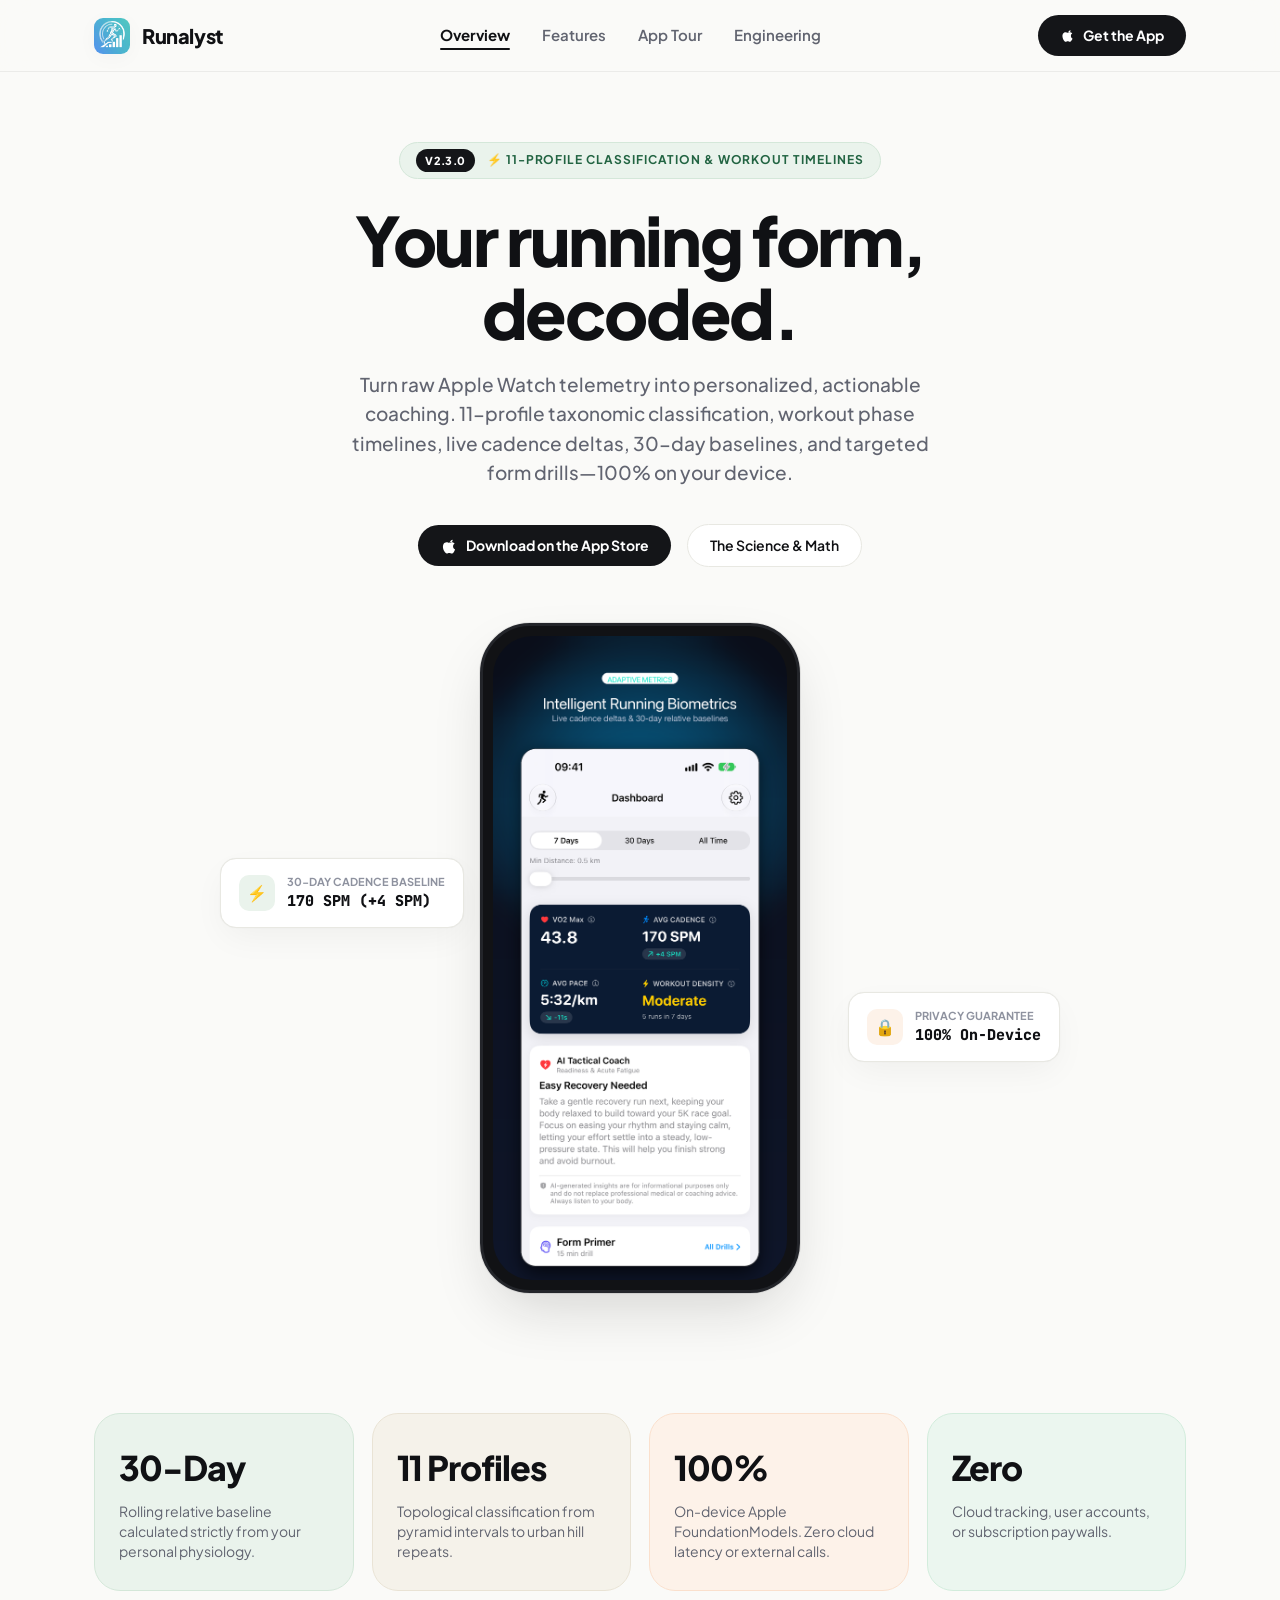
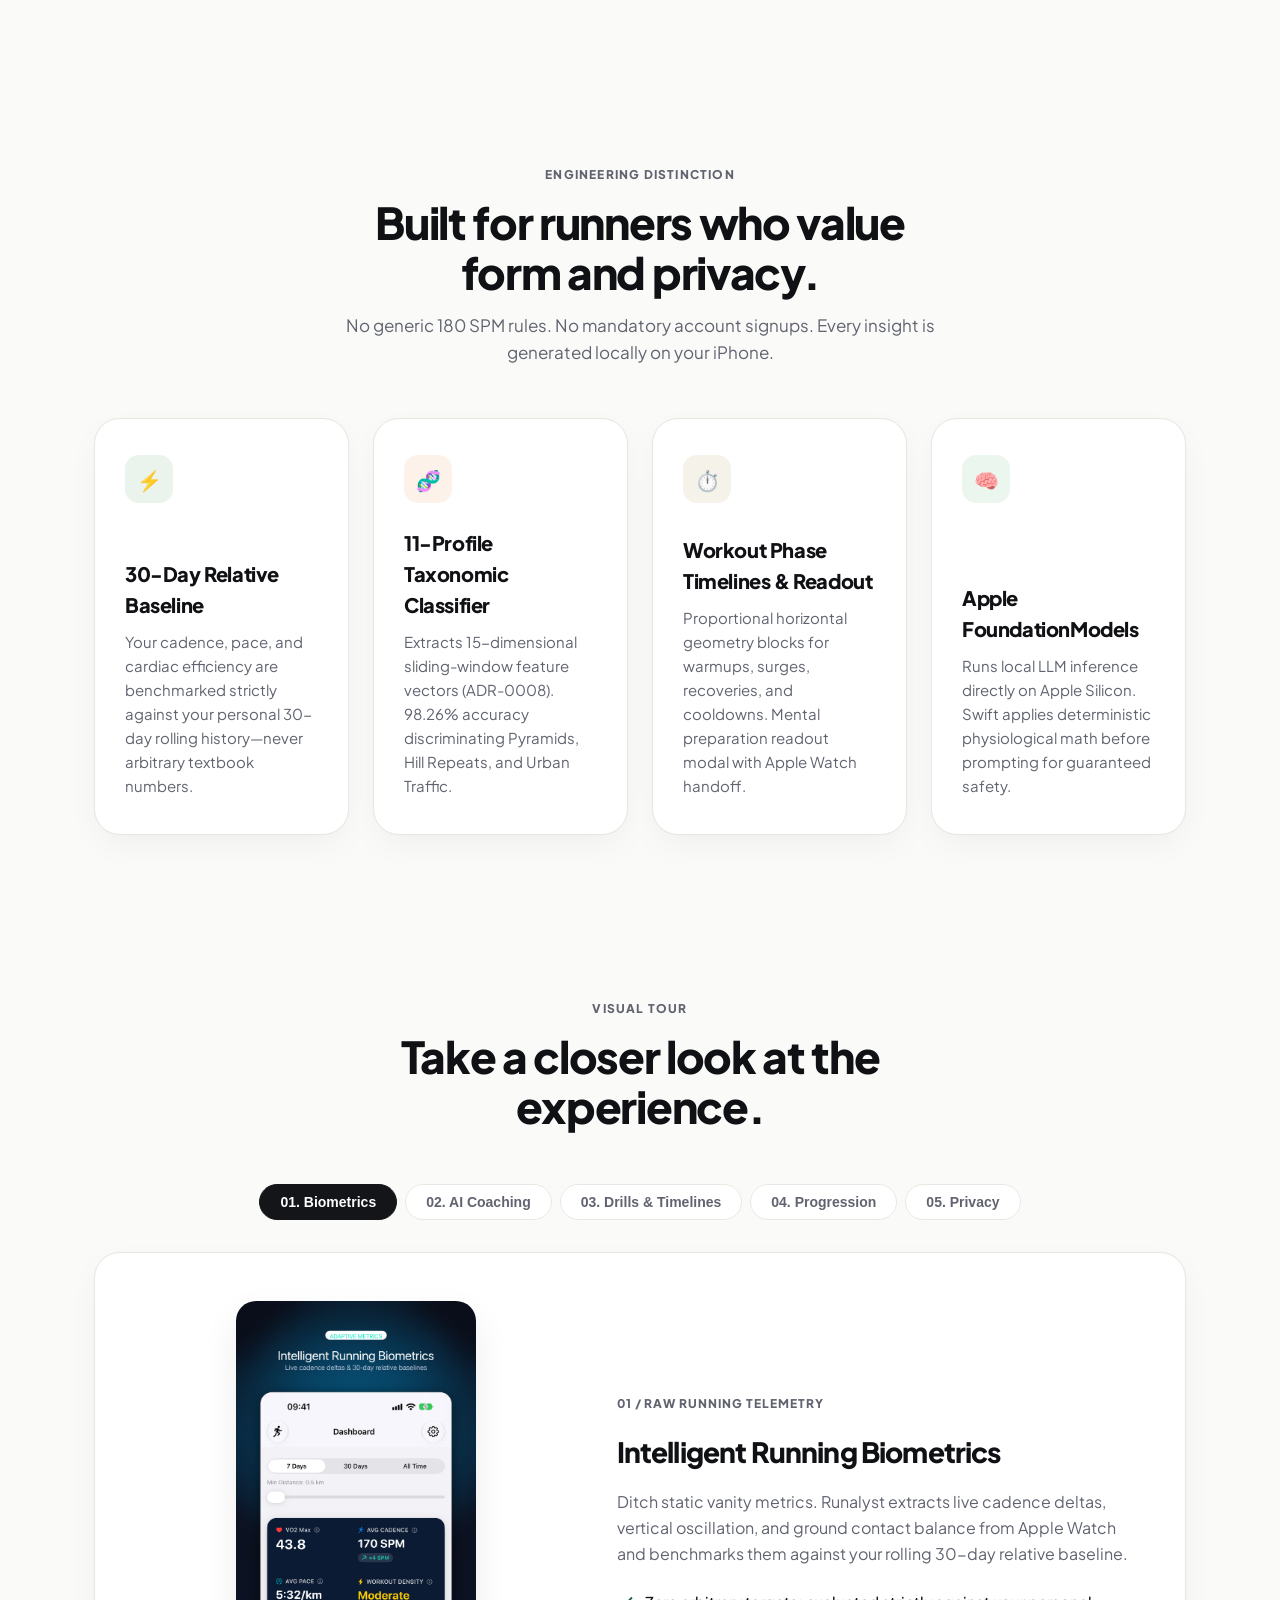
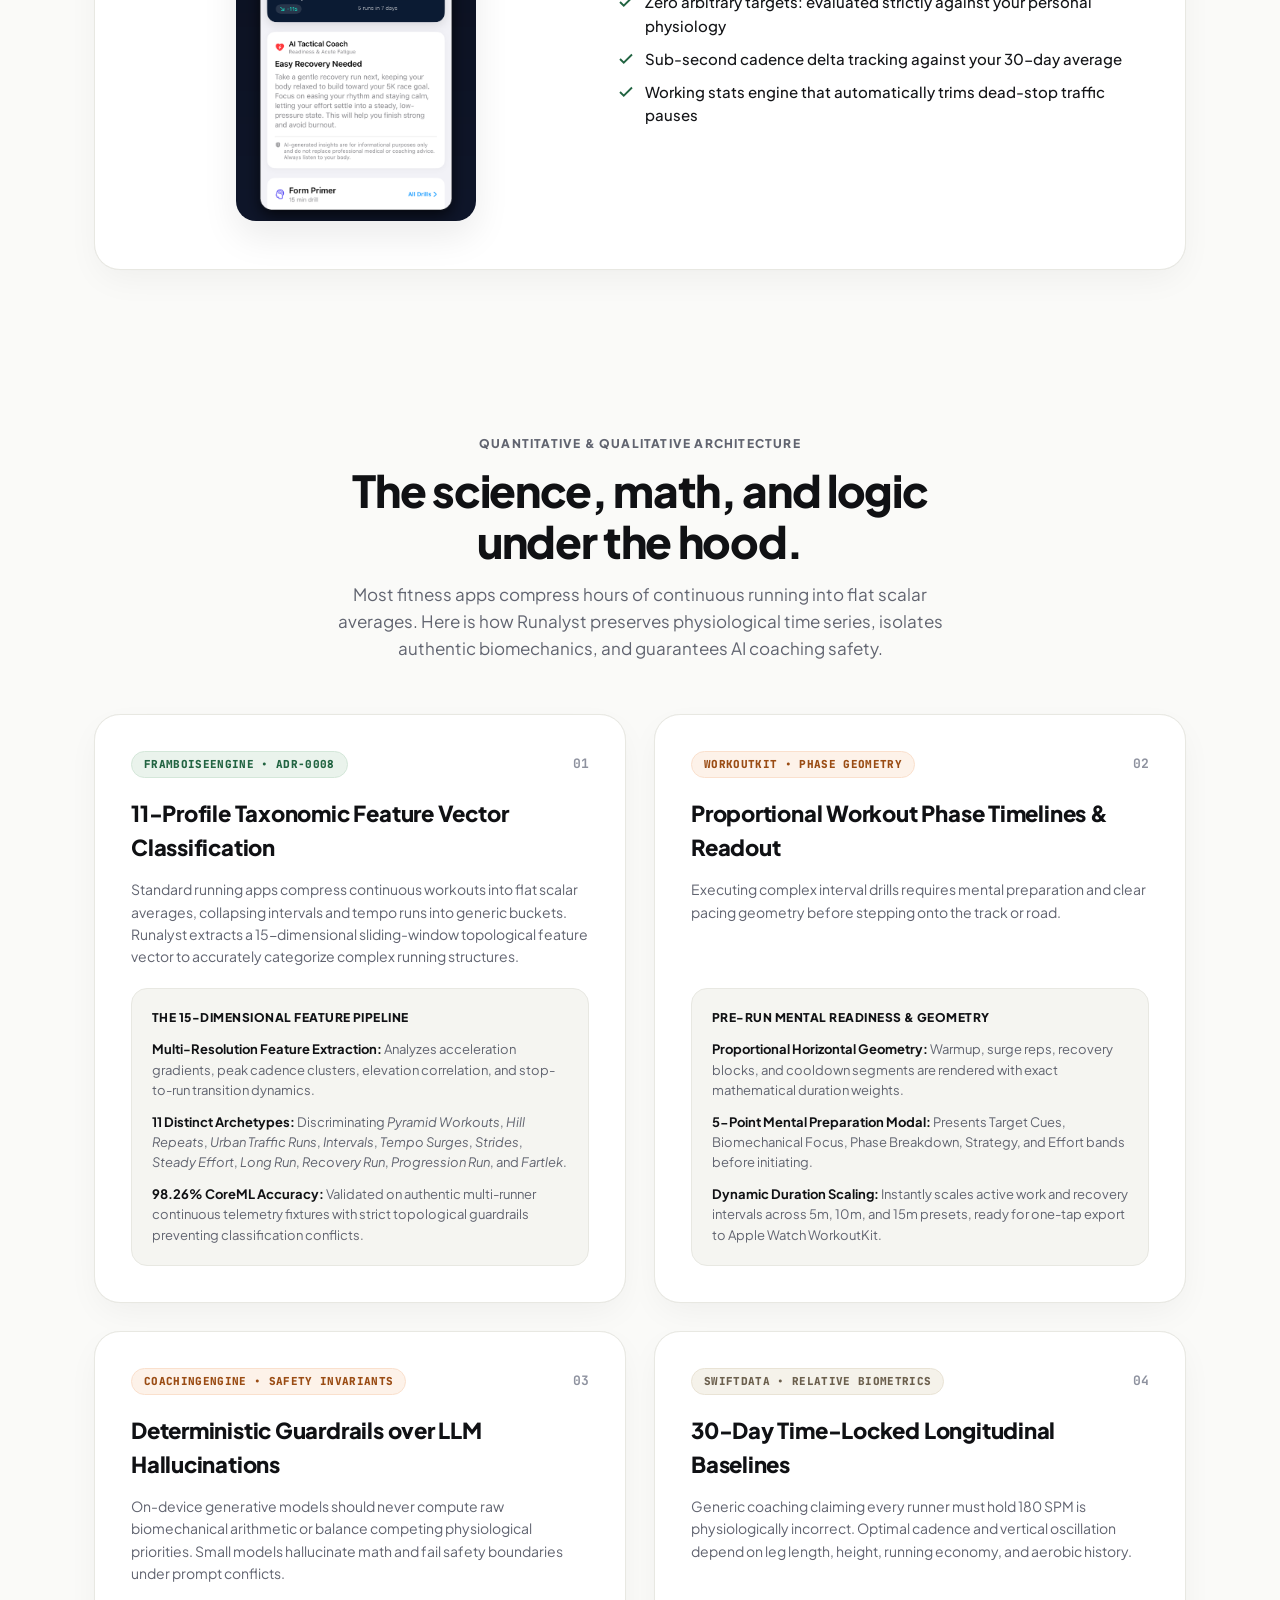
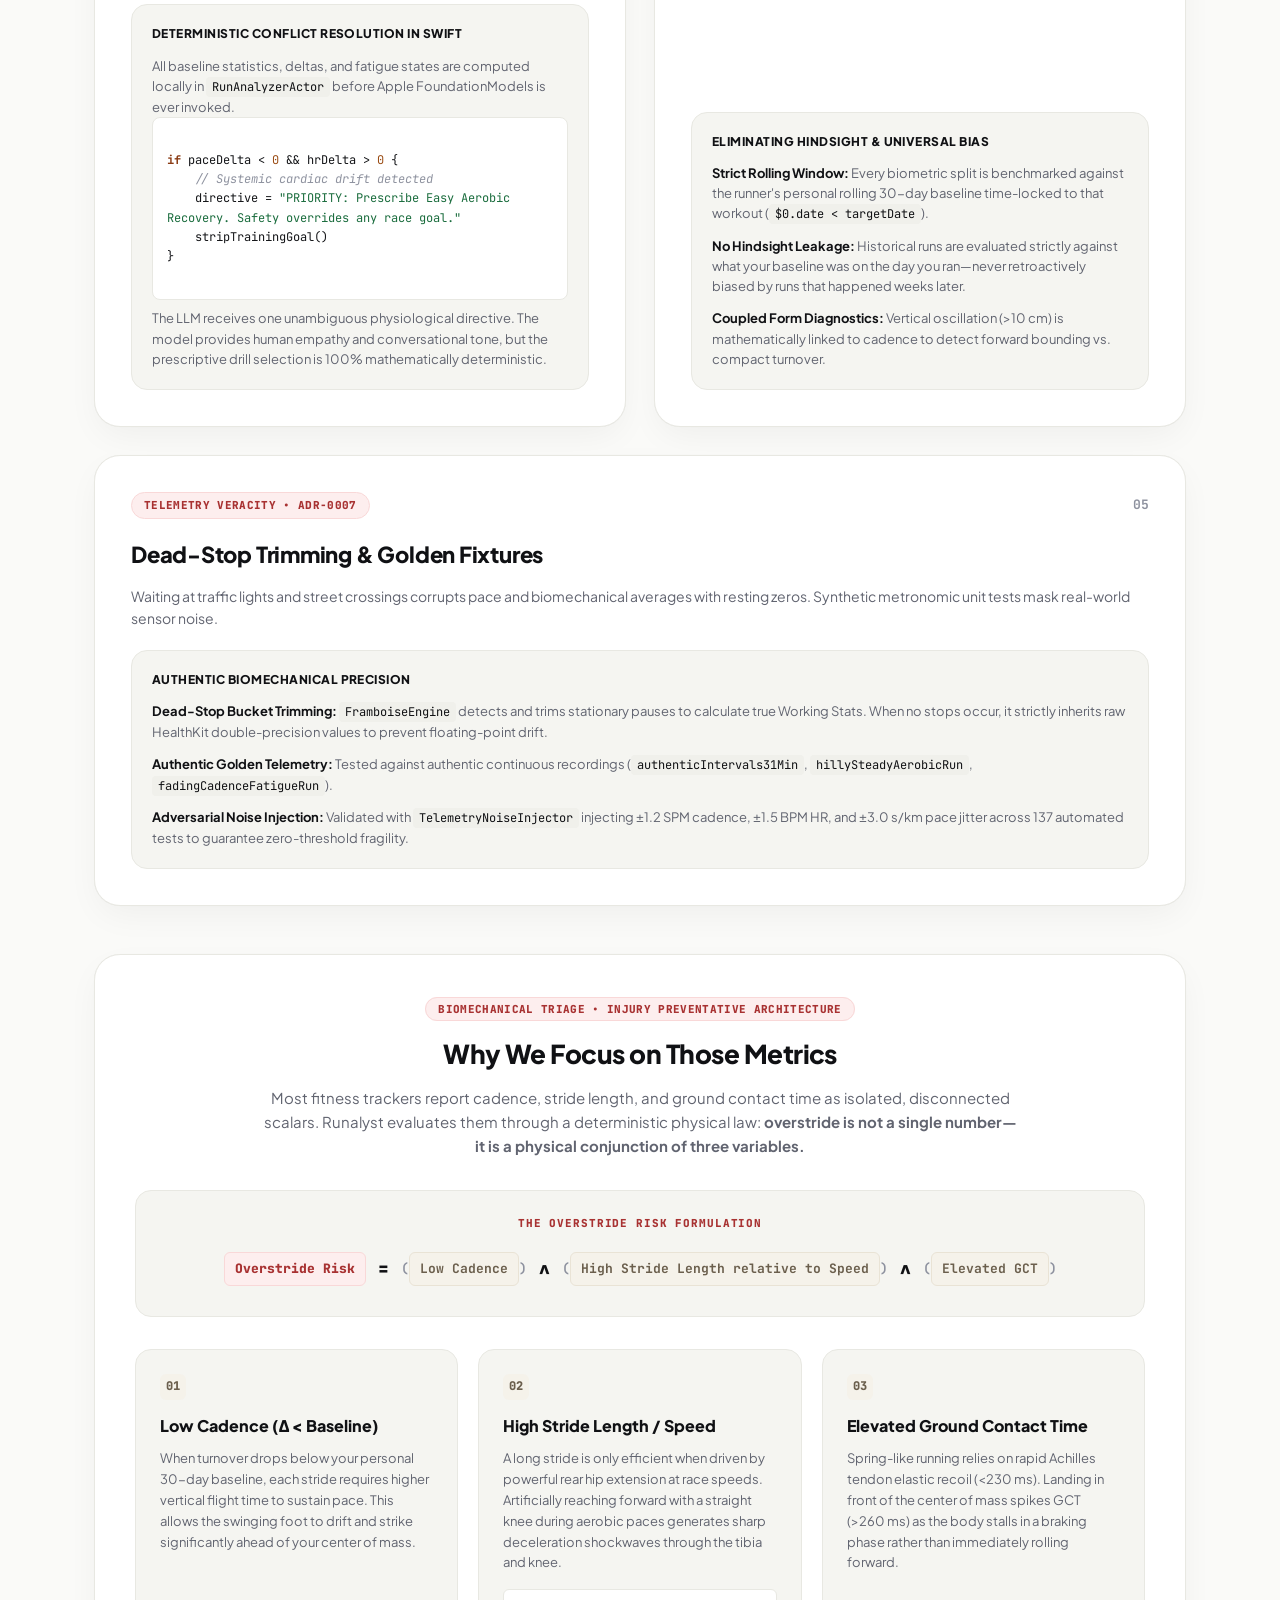
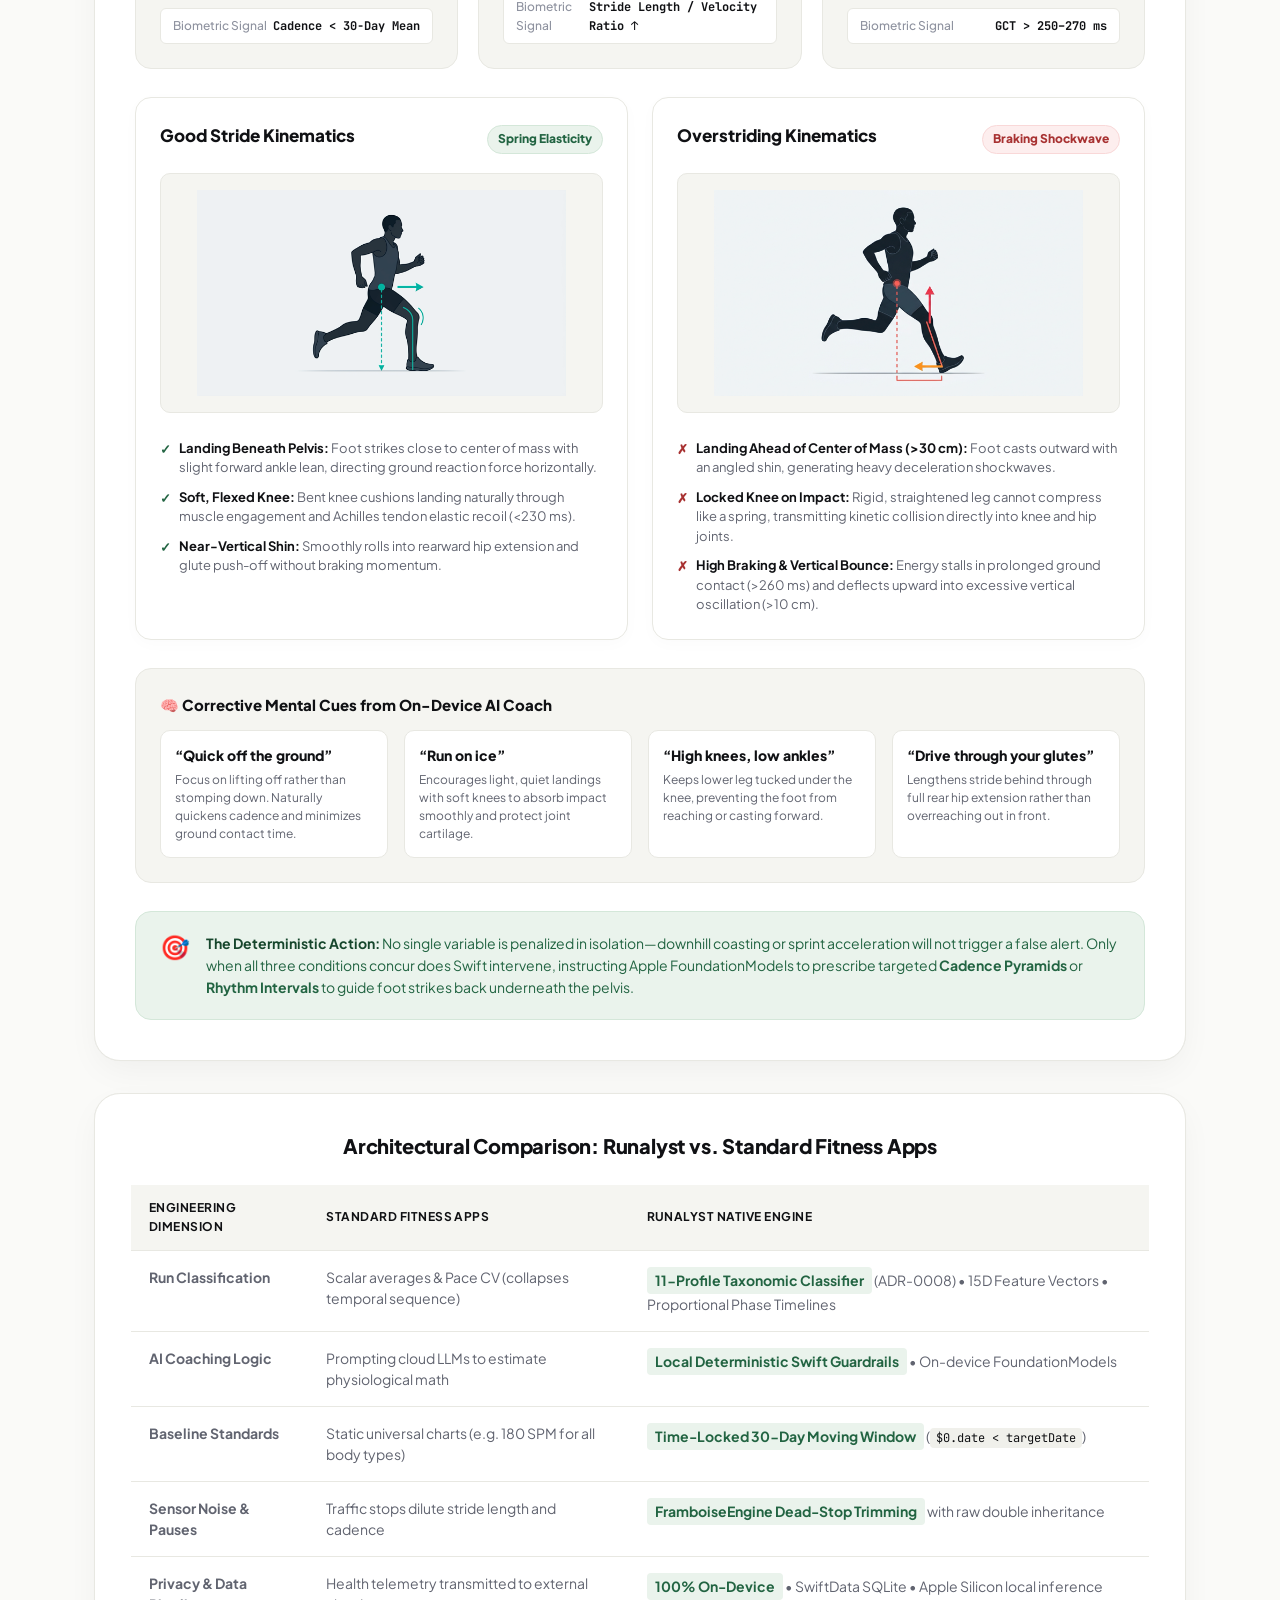
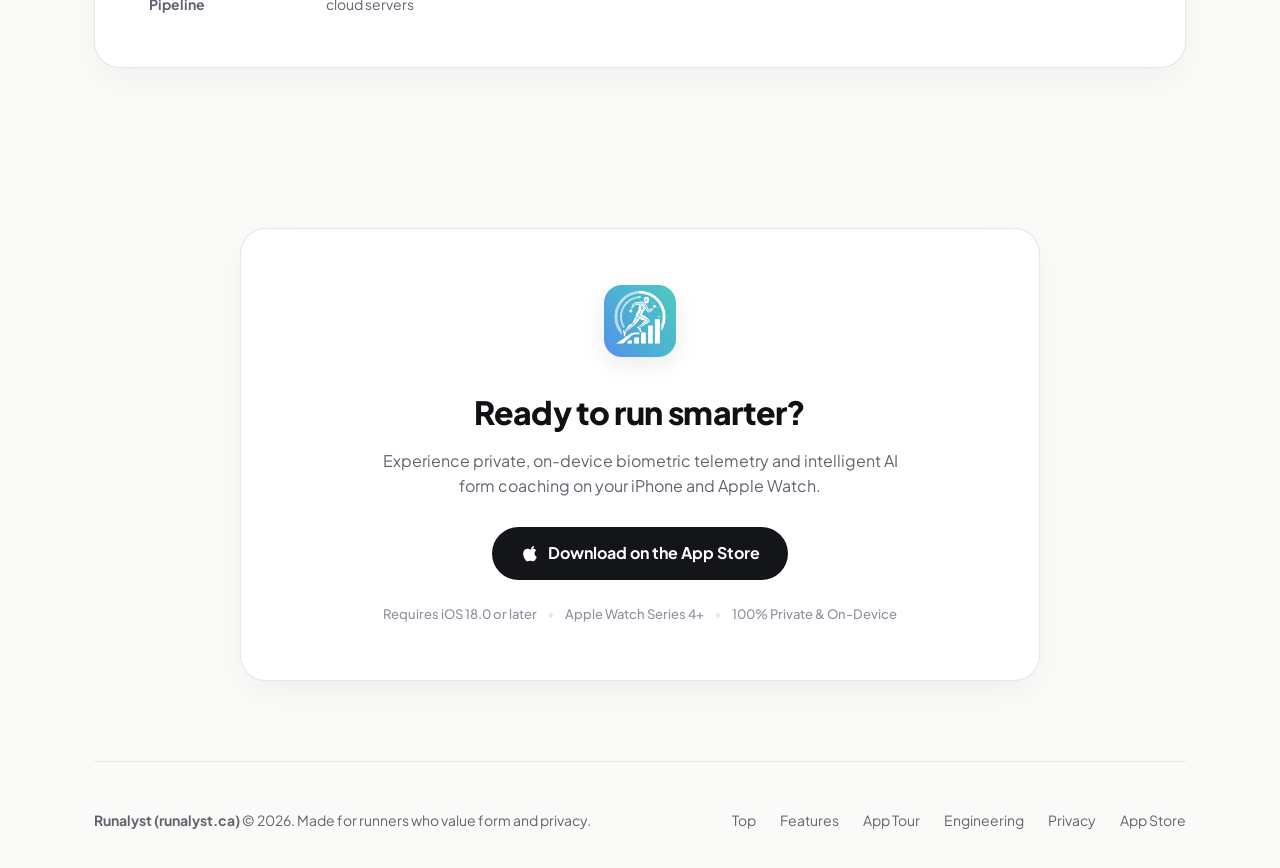
==== website/index.html @ b1637430 "chore(release): prepare Runalyst v2.3.0 release notes, version bump, and website update" ====
<!DOCTYPE html>
<html lang="en">
<head>
  <meta charset="UTF-8">
  <meta name="viewport" content="width=device-width, initial-scale=1.0">
  <title>Runalyst — Your running form, decoded.</title>
  <meta name="description" content="Turn raw Apple Watch running telemetry into personalized coaching. 11-profile taxonomic classification, workout phase timelines, live cadence deltas, 30-day baselines, and targeted form drills on iPhone.">
  <meta name="keywords" content="running coach, Apple Watch running app, running biometrics, cadence, vertical oscillation, ground contact time, SwiftData, on-device AI, runalyst.ca">
  
  <!-- SEO & Canonical -->
  <link rel="canonical" href="https://runalyst.ca/">
  <meta name="robots" content="index, follow">
  <meta name="author" content="Runalyst">
  
  <!-- Open Graph / Social Meta -->
  <meta property="og:type" content="website">
  <meta property="og:url" content="https://runalyst.ca/">
  <meta property="og:title" content="Runalyst — Your running form, decoded.">
  <meta property="og:description" content="Turn raw Apple Watch running telemetry into personalized coaching. 100% on device, zero cloud tracking.">
  <meta property="og:image" content="https://runalyst.ca/assets/images/og_preview.png">
  <meta property="og:image:width" content="1200">
  <meta property="og:image:height" content="630">

  <!-- Twitter Card -->
  <meta name="twitter:card" content="summary_large_image">
  <meta name="twitter:title" content="Runalyst — Your running form, decoded.">
  <meta name="twitter:description" content="Turn raw Apple Watch running telemetry into personalized coaching. 100% on device, zero cloud tracking.">
  <meta name="twitter:image" content="https://runalyst.ca/assets/images/og_preview.png">
  
  <!-- Favicon -->
  <meta name="theme-color" content="#fafaf8">
  <link rel="icon" type="image/png" href="favicon.png">
  <link rel="apple-touch-icon" href="assets/images/app_icon.png">
  <link rel="stylesheet" href="styles.css?v=2.3.0">
</head>
<body>

  <!-- ====================================================================
       SITE HEADER
       ==================================================================== -->
  <header class="site-header">
    <div class="container header-inner">
      <a href="#" class="brand-wrap">
        <img src="assets/images/app_icon.png" alt="Runalyst Icon" class="brand-icon">
        <span class="brand-name">Runalyst</span>
      </a>

      <nav aria-label="Main Navigation">
        <ul class="nav-links">
          <li><a href="#hero" class="nav-link">Overview</a></li>
          <li><a href="#features" class="nav-link">Features</a></li>
          <li><a href="#showcase" class="nav-link">App Tour</a></li>
          <li><a href="#engineering" class="nav-link">Engineering</a></li>
        </ul>
      </nav>

      <div class="header-action-group">
        <a href="https://apps.apple.com/ca/app/runalyst/id6801875079" target="_blank" rel="noopener noreferrer" class="btn-dark-pill">
          <svg width="15" height="15" viewBox="0 0 24 24" fill="currentColor">
            <path d="M18.71 19.5c-.83 1.24-1.71 2.45-3.05 2.47-1.34.03-1.77-.79-3.29-.79-1.53 0-2 .77-3.27.82-1.31.05-2.3-1.32-3.14-2.53C4.25 17 2.94 12.45 4.7 9.39c.87-1.52 2.43-2.48 4.12-2.51 1.28-.02 2.5.87 3.29.87.78 0 2.26-1.07 3.81-.91.65.03 2.47.26 3.64 1.98-.09.06-2.17 1.28-2.15 3.81.03 3.02 2.65 4.03 2.68 4.04-.03.07-.42 1.44-1.38 2.83M15.97 6.37c.62-.75 1.04-1.8 0.93-2.85-.9.04-2 0.6-2.65 1.35-.58.66-1.09 1.73-.95 2.76 1.01.08 2.05-.51 2.67-1.26z"/>
          </svg>
          Get the App
        </a>
        <button class="mobile-menu-toggle" id="mobile-toggle" aria-label="Toggle navigation menu" aria-expanded="false">
          <span class="hamburger-bar"></span>
          <span class="hamburger-bar"></span>
          <span class="hamburger-bar"></span>
        </button>
      </div>
    </div>
  </header>

  <!-- Mobile Nav Drawer -->
  <div class="mobile-nav-drawer" id="mobile-drawer" aria-hidden="true">
    <div class="mobile-drawer-content">
      <ul class="mobile-nav-links">
        <li><a href="#hero" class="mobile-nav-link">Overview</a></li>
        <li><a href="#features" class="mobile-nav-link">Features</a></li>
        <li><a href="#showcase" class="mobile-nav-link">App Tour</a></li>
        <li><a href="#engineering" class="mobile-nav-link">Engineering</a></li>
        <li><a href="privacy.html" class="mobile-nav-link">Privacy Policy</a></li>
        <li class="mobile-drawer-cta">
          <a href="https://apps.apple.com/ca/app/runalyst/id6801875079" target="_blank" rel="noopener noreferrer" class="btn-dark-pill" style="width: 100%; justify-content: center;">
            Get the App
          </a>
        </li>
      </ul>
    </div>
  </div>

  <main class="container">
    <!-- ====================================================================
         HERO SECTION (App is the Central Focus)
         ==================================================================== -->
    <section class="hero-section" id="hero">
      <div class="hero-tag">
        <span class="hero-version-pill">v2.3.0</span>
        <span>⚡ 11-Profile Classification &amp; Workout Timelines</span>
      </div>

      <h1 class="hero-title">
        Your running form, decoded.
      </h1>

      <p class="hero-subtitle">
        Turn raw Apple Watch telemetry into personalized, actionable coaching. 11-profile taxonomic classification, workout phase timelines, live cadence deltas, 30-day baselines, and targeted form drills—100% on your device.
      </p>

      <div class="hero-cta-row">
        <a href="https://apps.apple.com/ca/app/runalyst/id6801875079" target="_blank" rel="noopener noreferrer" class="btn-dark-pill">
          <svg width="18" height="18" viewBox="0 0 24 24" fill="currentColor">
            <path d="M18.71 19.5c-.83 1.24-1.71 2.45-3.05 2.47-1.34.03-1.77-.79-3.29-.79-1.53 0-2 .77-3.27.82-1.31.05-2.3-1.32-3.14-2.53C4.25 17 2.94 12.45 4.7 9.39c.87-1.52 2.43-2.48 4.12-2.51 1.28-.02 2.5.87 3.29.87.78 0 2.26-1.07 3.81-.91.65.03 2.47.26 3.64 1.98-.09.06-2.17 1.28-2.15 3.81.03 3.02 2.65 4.03 2.68 4.04-.03.07-.42 1.44-1.38 2.83M15.97 6.37c.62-.75 1.04-1.8 0.93-2.85-.9.04-2 0.6-2.65 1.35-.58.66-1.09 1.73-.95 2.76 1.01.08 2.05-.51 2.67-1.26z"/>
          </svg>
          Download on the App Store
        </a>
        <a href="#engineering" class="btn-outline-pill">The Science &amp; Math</a>
      </div>

      <!-- Hero App Stage: Central Phone Showcase -->
      <div class="hero-app-stage">
        <!-- Floating Context Chip Left (Pastel Sage) -->
        <div class="floating-chip chip-left">
          <div class="chip-icon-box" style="background: var(--pastel-sage-bg); color: var(--pastel-sage-text);">⚡</div>
          <div>
            <div class="chip-label">30-Day Cadence Baseline</div>
            <div class="chip-value">170 SPM (+4 SPM)</div>
          </div>
        </div>

        <!-- Central iPhone Mockup Running Real App Preview Video -->
        <div class="phone-device-wrap">
          <div class="phone-inner-screen">
            <video class="phone-screen-video" autoplay loop muted playsinline poster="assets/images/01_Intelligent_Biometrics.png" id="hero-app-video">
              <source src="assets/videos/app_tour_web.mp4" type="video/mp4">
            </video>
          </div>
        </div>

        <!-- Floating Context Chip Right (Pastel Peach) -->
        <div class="floating-chip chip-right">
          <div class="chip-icon-box" style="background: var(--pastel-peach-bg); color: var(--pastel-peach-text);">🔒</div>
          <div>
            <div class="chip-label">Privacy Guarantee</div>
            <div class="chip-value">100% On-Device</div>
          </div>
        </div>
      </div>
    </section>

    <!-- ====================================================================
         METRICS RIBBON (Soft Pastel Cards)
         ==================================================================== -->
    <div class="ribbon-grid fade-in-section">
      <div class="ribbon-box ribbon-sage">
        <span class="ribbon-num">30-Day</span>
        <span class="ribbon-caption">Rolling relative baseline calculated strictly from your personal physiology.</span>
      </div>

      <div class="ribbon-box ribbon-sand">
        <span class="ribbon-num">11 Profiles</span>
        <span class="ribbon-caption">Topological classification from pyramid intervals to urban hill repeats.</span>
      </div>

      <div class="ribbon-box ribbon-peach">
        <span class="ribbon-num">100%</span>
        <span class="ribbon-caption">On-device Apple FoundationModels. Zero cloud latency or external calls.</span>
      </div>

      <div class="ribbon-box ribbon-mint">
        <span class="ribbon-num">Zero</span>
        <span class="ribbon-caption">Cloud tracking, user accounts, or subscription paywalls.</span>
      </div>
    </div>

    <!-- ====================================================================
         FEATURES SECTION (Clean White Cards)
         ==================================================================== -->
    <section class="section" id="features">
      <div class="section-head">
        <span class="section-badge">ENGINEERING DISTINCTION</span>
        <h2 class="section-title">Built for runners who value form and privacy.</h2>
        <p class="section-desc">No generic 180 SPM rules. No mandatory account signups. Every insight is generated locally on your iPhone.</p>
      </div>

      <div class="cards-grid fade-in-section">
        <div class="clean-card">
          <div class="card-icon" style="background: var(--pastel-sage-bg); color: var(--pastel-sage-text);">⚡</div>
          <div>
            <h3>30-Day Relative Baseline</h3>
            <p>Your cadence, pace, and cardiac efficiency are benchmarked strictly against your personal 30-day rolling history—never arbitrary textbook numbers.</p>
          </div>
        </div>

        <div class="clean-card">
          <div class="card-icon" style="background: var(--pastel-peach-bg); color: var(--pastel-peach-text);">🧬</div>
          <div>
            <h3>11-Profile Taxonomic Classifier</h3>
            <p>Extracts 15-dimensional sliding-window feature vectors (ADR-0008). 98.26% accuracy discriminating Pyramids, Hill Repeats, and Urban Traffic.</p>
          </div>
        </div>

        <div class="clean-card">
          <div class="card-icon" style="background: var(--pastel-sand-bg); color: var(--pastel-sand-text);">⏱️</div>
          <div>
            <h3>Workout Phase Timelines &amp; Readout</h3>
            <p>Proportional horizontal geometry blocks for warmups, surges, recoveries, and cooldowns. Mental preparation readout modal with Apple Watch handoff.</p>
          </div>
        </div>

        <div class="clean-card">
          <div class="card-icon" style="background: var(--pastel-mint-bg); color: var(--pastel-mint-text);">🧠</div>
          <div>
            <h3>Apple FoundationModels</h3>
            <p>Runs local LLM inference directly on Apple Silicon. Swift applies deterministic physiological math before prompting for guaranteed safety.</p>
          </div>
        </div>
      </div>
    </section>

    <!-- ====================================================================
         APP STORE SHOWCASE (Clean Off-White Presentation)
         ==================================================================== -->
    <section class="section" id="showcase">
      <div class="section-head">
        <span class="section-badge">VISUAL TOUR</span>
        <h2 class="section-title">Take a closer look at the experience.</h2>
      </div>

      <div class="showcase-stage-wrap fade-in-section">
        <div class="showcase-tab-bar" role="tablist">
          <button class="tab-pill active" data-tab="biometrics" role="tab" id="tab-biometrics">01. Biometrics</button>
          <button class="tab-pill" data-tab="coaching" role="tab" id="tab-coaching">02. AI Coaching</button>
          <button class="tab-pill" data-tab="drills" role="tab" id="tab-drills">03. Drills &amp; Timelines</button>
          <button class="tab-pill" data-tab="progression" role="tab" id="tab-progression">04. Progression</button>
          <button class="tab-pill" data-tab="privacy" role="tab" id="tab-privacy">05. Privacy</button>
        </div>

        <div class="showcase-display-card">
          <img src="assets/images/01_Intelligent_Biometrics.png" alt="Runalyst Biometrics Preview" class="showcase-card-img" id="showcase-main-img">

          <div class="showcase-info-col">
            <span class="showcase-badge" id="showcase-badge">01 / RAW RUNNING TELEMETRY</span>
            <h3 id="showcase-title">Intelligent Running Biometrics</h3>
            <p id="showcase-desc">
              Ditch static vanity metrics. Runalyst extracts live cadence deltas, vertical oscillation, and ground contact balance from Apple Watch and benchmarks them against your rolling 30-day relative baseline.
            </p>

            <ul class="showcase-list">
              <li>
                <svg width="18" height="18" viewBox="0 0 24 24" fill="none" stroke="currentColor" stroke-width="2.5"><polyline points="20 6 9 17 4 12"></polyline></svg>
                <span id="showcase-b1">Zero arbitrary targets: evaluated strictly against your personal physiology</span>
              </li>
              <li>
                <svg width="18" height="18" viewBox="0 0 24 24" fill="none" stroke="currentColor" stroke-width="2.5"><polyline points="20 6 9 17 4 12"></polyline></svg>
                <span id="showcase-b2">Sub-second cadence delta tracking against your 30-day average</span>
              </li>
              <li>
                <svg width="18" height="18" viewBox="0 0 24 24" fill="none" stroke="currentColor" stroke-width="2.5"><polyline points="20 6 9 17 4 12"></polyline></svg>
                <span id="showcase-b3">Working stats engine that automatically trims dead-stop traffic pauses</span>
              </li>
            </ul>
          </div>
        </div>
      </div>
    </section>

    <!-- ====================================================================
         QUANTITATIVE & QUALITATIVE ENGINEERING SECTION
         ==================================================================== -->
    <section class="section" id="engineering">
      <div class="section-head">
        <span class="section-badge">QUANTITATIVE &amp; QUALITATIVE ARCHITECTURE</span>
        <h2 class="section-title">The science, math, and logic under the hood.</h2>
        <p class="section-desc">
          Most fitness apps compress hours of continuous running into flat scalar averages. Here is how Runalyst preserves physiological time series, isolates authentic biomechanics, and guarantees AI coaching safety.
        </p>
      </div>

      <div class="eng-grid fade-in-section">
        <!-- Card 1: 11-Profile Taxonomic Feature Vector Classification -->
        <div class="eng-card">
          <div class="eng-card-top">
            <span class="eng-tag pastel-sage">FramboiseEngine &bull; ADR-0008</span>
            <span class="eng-step-num">01</span>
          </div>
          <h3 class="eng-title">11-Profile Taxonomic Feature Vector Classification</h3>
          <p class="eng-summary">
            Standard running apps compress continuous workouts into flat scalar averages, collapsing intervals and tempo runs into generic buckets. Runalyst extracts a 15-dimensional sliding-window topological feature vector to accurately categorize complex running structures.
          </p>

          <div class="eng-callout">
            <div class="eng-callout-title">The 15-Dimensional Feature Pipeline</div>
            <ul class="eng-bullet-list">
              <li>
                <strong>Multi-Resolution Feature Extraction:</strong> Analyzes acceleration gradients, peak cadence clusters, elevation correlation, and stop-to-run transition dynamics.
              </li>
              <li>
                <strong>11 Distinct Archetypes:</strong> Discriminating <em>Pyramid Workouts</em>, <em>Hill Repeats</em>, <em>Urban Traffic Runs</em>, <em>Intervals</em>, <em>Tempo Surges</em>, <em>Strides</em>, <em>Steady Effort</em>, <em>Long Run</em>, <em>Recovery Run</em>, <em>Progression Run</em>, and <em>Fartlek</em>.
              </li>
              <li>
                <strong>98.26% CoreML Accuracy:</strong> Validated on authentic multi-runner continuous telemetry fixtures with strict topological guardrails preventing classification conflicts.
              </li>
            </ul>
          </div>
        </div>

        <!-- Card 2: Proportional Workout Phase Timelines -->
        <div class="eng-card">
          <div class="eng-card-top">
            <span class="eng-tag pastel-peach">WorkoutKit &bull; Phase Geometry</span>
            <span class="eng-step-num">02</span>
          </div>
          <h3 class="eng-title">Proportional Workout Phase Timelines &amp; Readout</h3>
          <p class="eng-summary">
            Executing complex interval drills requires mental preparation and clear pacing geometry before stepping onto the track or road.
          </p>

          <div class="eng-callout">
            <div class="eng-callout-title">Pre-Run Mental Readiness &amp; Geometry</div>
            <ul class="eng-bullet-list">
              <li>
                <strong>Proportional Horizontal Geometry:</strong> Warmup, surge reps, recovery blocks, and cooldown segments are rendered with exact mathematical duration weights.
              </li>
              <li>
                <strong>5-Point Mental Preparation Modal:</strong> Presents Target Cues, Biomechanical Focus, Phase Breakdown, Strategy, and Effort bands before initiating.
              </li>
              <li>
                <strong>Dynamic Duration Scaling:</strong> Instantly scales active work and recovery intervals across 5m, 10m, and 15m presets, ready for one-tap export to Apple Watch WorkoutKit.
              </li>
            </ul>
          </div>
        </div>

        <!-- Card 3: Deterministic Safety Guardrails -->
        <div class="eng-card">
          <div class="eng-card-top">
            <span class="eng-tag pastel-peach">CoachingEngine &bull; Safety Invariants</span>
            <span class="eng-step-num">03</span>
          </div>
          <h3 class="eng-title">Deterministic Guardrails over LLM Hallucinations</h3>
          <p class="eng-summary">
            On-device generative models should never compute raw biomechanical arithmetic or balance competing physiological priorities. Small models hallucinate math and fail safety boundaries under prompt conflicts.
          </p>

          <div class="eng-callout">
            <div class="eng-callout-title">Deterministic Conflict Resolution in Swift</div>
            <p class="eng-desc-sm">
              All baseline statistics, deltas, and fatigue states are computed locally in <code class="eng-code">RunAnalyzerActor</code> before Apple FoundationModels is ever invoked.
            </p>
            <div class="eng-code-block">
<span class="token-kw">if</span> paceDelta &lt; <span class="token-num">0</span> &amp;&amp; hrDelta &gt; <span class="token-num">0</span> {
    <span class="token-comment">// Systemic cardiac drift detected</span>
    directive = <span class="token-str">"PRIORITY: Prescribe Easy Aerobic Recovery. Safety overrides any race goal."</span>
    stripTrainingGoal()
}
            </div>
            <p class="eng-desc-sm" style="margin-top: 8px;">
              The LLM receives one unambiguous physiological directive. The model provides human empathy and conversational tone, but the prescriptive drill selection is 100% mathematically deterministic.
            </p>
          </div>
        </div>

        <!-- Card 4: 30-Day Rolling Relative Baselines -->
        <div class="eng-card">
          <div class="eng-card-top">
            <span class="eng-tag pastel-sand">SwiftData &bull; Relative Biometrics</span>
            <span class="eng-step-num">04</span>
          </div>
          <h3 class="eng-title">30-Day Time-Locked Longitudinal Baselines</h3>
          <p class="eng-summary">
            Generic coaching claiming every runner must hold 180 SPM is physiologically incorrect. Optimal cadence and vertical oscillation depend on leg length, height, running economy, and aerobic history.
          </p>

          <div class="eng-callout">
            <div class="eng-callout-title">Eliminating Hindsight &amp; Universal Bias</div>
            <ul class="eng-bullet-list">
              <li>
                <strong>Strict Rolling Window:</strong> Every biometric split is benchmarked against the runner's personal rolling 30-day baseline time-locked to that workout (<code class="eng-code">$0.date &lt; targetDate</code>).
              </li>
              <li>
                <strong>No Hindsight Leakage:</strong> Historical runs are evaluated strictly against what your baseline was on the day you ran—never retroactively biased by runs that happened weeks later.
              </li>
              <li>
                <strong>Coupled Form Diagnostics:</strong> Vertical oscillation (&gt;10 cm) is mathematically linked to cadence to detect forward bounding vs. compact turnover.
              </li>
            </ul>
          </div>
        </div>

        <!-- Card 5: Working Stats & Test Veracity -->
        <div class="eng-card span-2">
          <div class="eng-card-top">
            <span class="eng-tag pastel-coral">Telemetry Veracity &bull; ADR-0007</span>
            <span class="eng-step-num">05</span>
          </div>
          <h3 class="eng-title">Dead-Stop Trimming &amp; Golden Fixtures</h3>
          <p class="eng-summary">
            Waiting at traffic lights and street crossings corrupts pace and biomechanical averages with resting zeros. Synthetic metronomic unit tests mask real-world sensor noise.
          </p>

          <div class="eng-callout">
            <div class="eng-callout-title">Authentic Biomechanical Precision</div>
            <ul class="eng-bullet-list">
              <li>
                <strong>Dead-Stop Bucket Trimming:</strong> <code class="eng-code">FramboiseEngine</code> detects and trims stationary pauses to calculate true Working Stats. When no stops occur, it strictly inherits raw HealthKit double-precision values to prevent floating-point drift.
              </li>
              <li>
                <strong>Authentic Golden Telemetry:</strong> Tested against authentic continuous recordings (<code class="eng-code">authenticIntervals31Min</code>, <code class="eng-code">hillySteadyAerobicRun</code>, <code class="eng-code">fadingCadenceFatigueRun</code>).
              </li>
              <li>
                <strong>Adversarial Noise Injection:</strong> Validated with <code class="eng-code">TelemetryNoiseInjector</code> injecting &plusmn;1.2 SPM cadence, &plusmn;1.5 BPM HR, and &plusmn;3.0 s/km pace jitter across 137 automated tests to guarantee zero-threshold fragility.
              </li>
            </ul>
          </div>
        </div>
      </div>

      <!-- ====================================================================
           WHY WE FOCUS ON THOSE METRICS (Biomechanical Overstride Formulation)
           ==================================================================== -->
      <div class="biomechanics-callout-card fade-in-section">
        <div class="biomechanics-header">
          <span class="eng-tag pastel-coral">BIOMECHANICAL TRIAGE &bull; INJURY PREVENTATIVE ARCHITECTURE</span>
          <h3 class="biomechanics-title">Why We Focus on Those Metrics</h3>
          <p class="biomechanics-subtitle">
            Most fitness trackers report cadence, stride length, and ground contact time as isolated, disconnected scalars. Runalyst evaluates them through a deterministic physical law: <strong>overstride is not a single number—it is a physical conjunction of three variables.</strong>
          </p>
        </div>

        <!-- Formula Display Card -->
        <div class="biomechanics-formula-display">
          <div class="formula-caption">THE OVERSTRIDE RISK FORMULATION</div>
          <div class="formula-math-row">
            <span class="formula-group"><span class="formula-term formula-target">Overstride Risk</span></span>
            <span class="formula-symbol">=</span>
            <span class="formula-group"><span class="formula-bracket">(</span><span class="formula-term formula-part">Low Cadence</span><span class="formula-bracket">)</span></span>
            <span class="formula-symbol">&and;</span>
            <span class="formula-group"><span class="formula-bracket">(</span><span class="formula-term formula-part">High Stride Length relative to Speed</span><span class="formula-bracket">)</span></span>
            <span class="formula-symbol">&and;</span>
            <span class="formula-group"><span class="formula-bracket">(</span><span class="formula-term formula-part">Elevated GCT</span><span class="formula-bracket">)</span></span>
          </div>
        </div>

        <!-- 3 Pillars Grid -->
        <div class="biomechanics-pillars-grid">
          <div class="bio-pillar-card">
            <div class="bio-pillar-num">01</div>
            <h4 class="bio-pillar-title">Low Cadence (&Delta; &lt; Baseline)</h4>
            <p class="bio-pillar-body">
              When turnover drops below your personal 30-day baseline, each stride requires higher vertical flight time to sustain pace. This allows the swinging foot to drift and strike significantly ahead of your center of mass.
            </p>
            <div class="bio-pillar-metric">
              <span class="metric-label">Biometric Signal</span>
              <span class="metric-val">Cadence &lt; 30-Day Mean</span>
            </div>
          </div>

          <div class="bio-pillar-card">
            <div class="bio-pillar-num">02</div>
            <h4 class="bio-pillar-title">High Stride Length / Speed</h4>
            <p class="bio-pillar-body">
              A long stride is only efficient when driven by powerful rear hip extension at race speeds. Artificially reaching forward with a straight knee during aerobic paces generates sharp deceleration shockwaves through the tibia and knee.
            </p>
            <div class="bio-pillar-metric">
              <span class="metric-label">Biometric Signal</span>
              <span class="metric-val">Stride Length / Velocity Ratio &uarr;</span>
            </div>
          </div>

          <div class="bio-pillar-card">
            <div class="bio-pillar-num">03</div>
            <h4 class="bio-pillar-title">Elevated Ground Contact Time</h4>
            <p class="bio-pillar-body">
              Spring-like running relies on rapid Achilles tendon elastic recoil (&lt;230 ms). Landing in front of the center of mass spikes GCT (&gt;260 ms) as the body stalls in a braking phase rather than immediately rolling forward.
            </p>
            <div class="bio-pillar-metric">
              <span class="metric-label">Biometric Signal</span>
              <span class="metric-val">GCT &gt; 250–270 ms</span>
            </div>
          </div>
        </div>

        <!-- Kinematic Sports-Science Illustration Comparison -->
        <div class="illustration-comparison-grid">
          <!-- Good Stride Card -->
          <div class="illustration-card">
            <div class="illustration-card-header">
              <span class="illustration-card-title">Good Stride Kinematics</span>
              <span class="illustration-badge good">Spring Elasticity</span>
            </div>
            <div class="illustration-img-wrap">
              <img src="assets/images/good_stride_illustration.png" alt="Optimal Running Stride Kinematics" class="illustration-img">
            </div>
            <ul class="illustration-points">
              <li>
                <span class="point-icon good">✓</span>
                <div><strong>Landing Beneath Pelvis:</strong> Foot strikes close to center of mass with slight forward ankle lean, directing ground reaction force horizontally.</div>
              </li>
              <li>
                <span class="point-icon good">✓</span>
                <div><strong>Soft, Flexed Knee:</strong> Bent knee cushions landing naturally through muscle engagement and Achilles tendon elastic recoil (&lt;230 ms).</div>
              </li>
              <li>
                <span class="point-icon good">✓</span>
                <div><strong>Near-Vertical Shin:</strong> Smoothly rolls into rearward hip extension and glute push-off without braking momentum.</div>
              </li>
            </ul>
          </div>

          <!-- Overstride Card -->
          <div class="illustration-card">
            <div class="illustration-card-header">
              <span class="illustration-card-title">Overstriding Kinematics</span>
              <span class="illustration-badge overstride">Braking Shockwave</span>
            </div>
            <div class="illustration-img-wrap">
              <img src="assets/images/overstride_illustration.png" alt="Overstride Braking Kinematics" class="illustration-img">
            </div>
            <ul class="illustration-points">
              <li>
                <span class="point-icon bad">✗</span>
                <div><strong>Landing Ahead of Center of Mass (&gt;30 cm):</strong> Foot casts outward with an angled shin, generating heavy deceleration shockwaves.</div>
              </li>
              <li>
                <span class="point-icon bad">✗</span>
                <div><strong>Locked Knee on Impact:</strong> Rigid, straightened leg cannot compress like a spring, transmitting kinetic collision directly into knee and hip joints.</div>
              </li>
              <li>
                <span class="point-icon bad">✗</span>
                <div><strong>High Braking &amp; Vertical Bounce:</strong> Energy stalls in prolonged ground contact (&gt;260 ms) and deflects upward into excessive vertical oscillation (&gt;10 cm).</div>
              </li>
            </ul>
          </div>
        </div>

        <!-- Corrective Mental Coaching Cues Banner -->
        <div class="cues-banner">
          <div class="cues-title">
            <span>🧠 Corrective Mental Cues from On-Device AI Coach</span>
          </div>
          <div class="cues-grid">
            <div class="cue-card">
              <div class="cue-quote">“Quick off the ground”</div>
              <div class="cue-body">Focus on lifting off rather than stomping down. Naturally quickens cadence and minimizes ground contact time.</div>
            </div>
            <div class="cue-card">
              <div class="cue-quote">“Run on ice”</div>
              <div class="cue-body">Encourages light, quiet landings with soft knees to absorb impact smoothly and protect joint cartilage.</div>
            </div>
            <div class="cue-card">
              <div class="cue-quote">“High knees, low ankles”</div>
              <div class="cue-body">Keeps lower leg tucked under the knee, preventing the foot from reaching or casting forward.</div>
            </div>
            <div class="cue-card">
              <div class="cue-quote">“Drive through your glutes”</div>
              <div class="cue-body">Lengthens stride behind through full rear hip extension rather than overreaching out in front.</div>
            </div>
          </div>
        </div>

        <!-- Actionable Outcome Box -->
        <div class="biomechanics-action-box">
          <div class="action-box-icon">🎯</div>
          <div class="action-box-text">
            <strong>The Deterministic Action:</strong> No single variable is penalized in isolation—downhill coasting or sprint acceleration will not trigger a false alert. Only when all three conditions concur does Swift intervene, instructing Apple FoundationModels to prescribe targeted <em>Cadence Pyramids</em> or <em>Rhythm Intervals</em> to guide foot strikes back underneath the pelvis.
          </div>
        </div>
      </div>

      <!-- Qualitative vs Quantitative Architecture Comparison Ribbon -->
      <div class="eng-comparison-wrap fade-in-section">
        <div class="comparison-header">
          <h3>Architectural Comparison: Runalyst vs. Standard Fitness Apps</h3>
        </div>
        <div class="comparison-table-wrap">
          <table class="comparison-table">
            <thead>
              <tr>
                <th>Engineering Dimension</th>
                <th>Standard Fitness Apps</th>
                <th>Runalyst Native Engine</th>
              </tr>
            </thead>
            <tbody>
              <tr>
                <td><strong>Run Classification</strong></td>
                <td>Scalar averages &amp; Pace CV (collapses temporal sequence)</td>
                <td><span class="table-highlight">11-Profile Taxonomic Classifier</span> (ADR-0008) &bull; 15D Feature Vectors &bull; Proportional Phase Timelines</td>
              </tr>
              <tr>
                <td><strong>AI Coaching Logic</strong></td>
                <td>Prompting cloud LLMs to estimate physiological math</td>
                <td><span class="table-highlight">Local Deterministic Swift Guardrails</span> &bull; On-device FoundationModels</td>
              </tr>
              <tr>
                <td><strong>Baseline Standards</strong></td>
                <td>Static universal charts (e.g. 180 SPM for all body types)</td>
                <td><span class="table-highlight">Time-Locked 30-Day Moving Window</span> (<code class="eng-code">$0.date &lt; targetDate</code>)</td>
              </tr>
              <tr>
                <td><strong>Sensor Noise &amp; Pauses</strong></td>
                <td>Traffic stops dilute stride length and cadence</td>
                <td><span class="table-highlight">FramboiseEngine Dead-Stop Trimming</span> with raw double inheritance</td>
              </tr>
              <tr>
                <td><strong>Privacy &amp; Data Pipeline</strong></td>
                <td>Health telemetry transmitted to external cloud servers</td>
                <td><span class="table-highlight">100% On-Device</span> &bull; SwiftData SQLite &bull; Apple Silicon local inference</td>
              </tr>
            </tbody>
          </table>
        </div>
      </div>
    </section>

    <!-- ====================================================================
         APP STORE DOWNLOAD CTA
         ==================================================================== -->
    <section class="section" id="download">
      <div class="download-cta-card fade-in-section">
        <img src="assets/images/app_icon.png" alt="Runalyst Icon" class="cta-app-icon">
        <h2 class="cta-title">Ready to run smarter?</h2>
        <p class="cta-subtitle">
          Experience private, on-device biometric telemetry and intelligent AI form coaching on your iPhone and Apple Watch.
        </p>

        <div class="cta-actions">
          <a href="https://apps.apple.com/ca/app/runalyst/id6801875079" target="_blank" rel="noopener noreferrer" class="btn-dark-pill btn-large">
            <svg width="20" height="20" viewBox="0 0 24 24" fill="currentColor">
              <path d="M18.71 19.5c-.83 1.24-1.71 2.45-3.05 2.47-1.34.03-1.77-.79-3.29-.79-1.53 0-2 .77-3.27.82-1.31.05-2.3-1.32-3.14-2.53C4.25 17 2.94 12.45 4.7 9.39c.87-1.52 2.43-2.48 4.12-2.51 1.28-.02 2.5.87 3.29.87.78 0 2.26-1.07 3.81-.91.65.03 2.47.26 3.64 1.98-.09.06-2.17 1.28-2.15 3.81.03 3.02 2.65 4.03 2.68 4.04-.03.07-.42 1.44-1.38 2.83M15.97 6.37c.62-.75 1.04-1.8 0.93-2.85-.9.04-2 0.6-2.65 1.35-.58.66-1.09 1.73-.95 2.76 1.01.08 2.05-.51 2.67-1.26z"/>
            </svg>
            Download on the App Store
          </a>
        </div>

        <div class="cta-meta-row">
          <span>Requires iOS 18.0 or later</span>
          <span class="meta-dot">&bull;</span>
          <span>Apple Watch Series 4+</span>
          <span class="meta-dot">&bull;</span>
          <span>100% Private &amp; On-Device</span>
        </div>
      </div>
    </section>

    <!-- ====================================================================
         FOOTER
         ==================================================================== -->
    <footer class="site-footer">
      <div class="footer-inner">
        <div>
          <strong>Runalyst (runalyst.ca)</strong> &copy; 2026. Made for runners who value form and privacy.
        </div>

        <ul class="footer-nav">
          <li><a href="#hero">Top</a></li>
          <li><a href="#features">Features</a></li>
          <li><a href="#showcase">App Tour</a></li>
          <li><a href="#engineering">Engineering</a></li>
          <li><a href="privacy.html">Privacy</a></li>
          <li><a href="https://apps.apple.com/ca/app/runalyst/id6801875079" target="_blank" rel="noopener noreferrer">App Store</a></li>
        </ul>
      </div>
    </footer>
  </main>

  <script src="app.js"></script>
</body>
</html>
---- website/styles.css ----
/* ==========================================================================
   RUNALYST — Clean Minimalist Landing Page (White, Off-White, Soft Pastels)
   Domain: runalyst.ca
   Aesthetic: Warm Off-White Canvas, Clean Matte Accents, App-Centric Showcase
   NO PURPLE, NO BLUE HUES
   ========================================================================== */

@import url('https://fonts.googleapis.com/css2?family=Plus+Jakarta+Sans:wght@400;500;600;700;800&family=JetBrains+Mono:wght@500;700&display=swap');

:root {
  /* Warm Clean White & Off-White Canvas */
  --bg-page: #fafaf8;
  --bg-card: #ffffff;
  --bg-card-subtle: #f5f5f1;
  --bg-card-hover: #fcfcfb;
  --bg-card-inner: #f0f0eb;

  /* Tasteful Warm Pastels (Zero Purple, Zero Blue) */
  --pastel-sage-bg: #eaf3ec;
  --pastel-sage-text: #226442;
  --pastel-sage-border: #d4e7d9;

  --pastel-peach-bg: #fdf2e9;
  --pastel-peach-text: #9a4c14;
  --pastel-peach-border: #fae0cd;

  --pastel-sand-bg: #f5f2ea;
  --pastel-sand-text: #6b5f4d;
  --pastel-sand-border: #e9e3d5;

  --pastel-mint-bg: #ebf6ef;
  --pastel-mint-text: #1b6d3e;
  --pastel-mint-border: #d2ecdc;

  --pastel-coral-bg: #fdeeee;
  --pastel-coral-text: #a83232;
  --pastel-coral-border: #f9d8d8;

  /* Typography Colors */
  --text-main: #141518;
  --text-heading: #101114;
  --text-muted: #616470;
  --text-subtle: #8e929f;

  /* Clean Matte Black / Dark Graphite Primary Actions */
  --btn-dark-bg: #141518;
  --btn-dark-hover: #27282d;
  --btn-dark-text: #ffffff;

  /* Borders & Hairlines */
  --border-subtle: rgba(0, 0, 0, 0.06);
  --border-card: #e8e8e2;
  --border-active: #141518;

  /* Typography */
  --font-main: 'Plus Jakarta Sans', -apple-system, BlinkMacSystemFont, "Segoe UI", Roboto, sans-serif;
  --font-mono: 'JetBrains Mono', monospace;

  /* Radii & Shadows */
  --radius-pill: 9999px;
  --radius-card: 26px;
  --radius-md: 16px;
  --radius-sm: 10px;

  --shadow-subtle: 0 4px 20px rgba(0, 0, 0, 0.03);
  --shadow-card: 0 12px 35px -5px rgba(0, 0, 0, 0.05), 0 0 1px rgba(0, 0, 0, 0.08);
  --shadow-phone: 0 25px 60px -15px rgba(20, 21, 24, 0.18), 0 0 0 1px rgba(0, 0, 0, 0.08);

  --transition: all 0.2s cubic-bezier(0.16, 1, 0.3, 1);
}

*, *::before, *::after {
  box-sizing: border-box;
  margin: 0;
  padding: 0;
}

html {
  scroll-behavior: smooth;
}

body {
  background-color: var(--bg-page);
  color: var(--text-main);
  font-family: var(--font-main);
  line-height: 1.55;
  -webkit-font-smoothing: antialiased;
  -moz-osx-font-smoothing: grayscale;
  overflow-x: hidden;
}

.container {
  max-width: 1140px;
  margin: 0 auto;
  padding: 0 24px;
}

/* ==========================================================================
   Header & Navigation
   ========================================================================== */
.site-header {
  position: sticky;
  top: 0;
  left: 0;
  right: 0;
  height: 72px;
  background: rgba(250, 250, 248, 0.88);
  backdrop-filter: blur(16px);
  -webkit-backdrop-filter: blur(16px);
  border-bottom: 1px solid var(--border-subtle);
  z-index: 100;
  display: flex;
  align-items: center;
}

.header-inner {
  display: flex;
  align-items: center;
  justify-content: space-between;
  width: 100%;
}

.brand-wrap {
  display: flex;
  align-items: center;
  gap: 12px;
  text-decoration: none;
  color: var(--text-heading);
}

.brand-icon {
  width: 36px;
  height: 36px;
  border-radius: 9px;
  object-fit: cover;
  box-shadow: var(--shadow-subtle);
}

.brand-name {
  font-size: 20px;
  font-weight: 800;
  letter-spacing: -0.02em;
  color: var(--text-heading);
}

.nav-links {
  display: flex;
  align-items: center;
  gap: 32px;
  list-style: none;
}

.nav-link {
  text-decoration: none;
  font-size: 15px;
  font-weight: 600;
  color: var(--text-muted);
  transition: var(--transition);
  position: relative;
  padding: 6px 0;
}

.nav-link:hover {
  color: var(--text-heading);
}

.nav-link.active {
  color: var(--text-heading);
  font-weight: 700;
}

.nav-link.active::after {
  content: '';
  position: absolute;
  bottom: 0;
  left: 0;
  right: 0;
  height: 2px;
  background: var(--text-heading);
  border-radius: 2px;
}

.header-action-group {
  display: flex;
  align-items: center;
  gap: 12px;
}

.mobile-menu-toggle {
  display: none;
  background: transparent;
  border: 1px solid var(--border-card);
  width: 40px;
  height: 40px;
  border-radius: var(--radius-sm);
  cursor: pointer;
  padding: 8px;
  flex-direction: column;
  justify-content: space-around;
  align-items: center;
  transition: var(--transition);
}

.mobile-menu-toggle:hover {
  background: var(--bg-card-subtle);
}

.hamburger-bar {
  display: block;
  width: 20px;
  height: 2px;
  background: var(--text-heading);
  border-radius: 2px;
  transition: transform 0.25s ease, opacity 0.25s ease;
}

.mobile-menu-toggle.is-active .hamburger-bar:nth-child(1) {
  transform: translateY(6px) rotate(45deg);
}

.mobile-menu-toggle.is-active .hamburger-bar:nth-child(2) {
  opacity: 0;
}

.mobile-menu-toggle.is-active .hamburger-bar:nth-child(3) {
  transform: translateY(-6px) rotate(-45deg);
}

/* Mobile Nav Drawer */
.mobile-nav-drawer {
  position: fixed;
  top: 72px;
  left: 0;
  right: 0;
  background: rgba(250, 250, 248, 0.98);
  backdrop-filter: blur(20px);
  -webkit-backdrop-filter: blur(20px);
  border-bottom: 1px solid var(--border-card);
  box-shadow: var(--shadow-card);
  padding: 24px;
  transform: translateY(-100%);
  opacity: 0;
  pointer-events: none;
  transition: transform 0.3s cubic-bezier(0.16, 1, 0.3, 1), opacity 0.3s cubic-bezier(0.16, 1, 0.3, 1);
  z-index: 99;
}

.mobile-nav-drawer.is-open {
  transform: translateY(0);
  opacity: 1;
  pointer-events: auto;
}

.mobile-nav-links {
  list-style: none;
  display: flex;
  flex-direction: column;
  gap: 12px;
}

.mobile-nav-link {
  text-decoration: none;
  font-size: 16px;
  font-weight: 700;
  color: var(--text-heading);
  padding: 10px 14px;
  border-radius: var(--radius-sm);
  display: block;
  transition: var(--transition);
}

.mobile-nav-link:hover,
.mobile-nav-link.active {
  background: var(--pastel-sand-bg);
  color: var(--pastel-sand-text);
}

.mobile-drawer-cta {
  margin-top: 8px;
  padding-top: 16px;
  border-top: 1px solid var(--border-subtle);
}

.btn-dark-pill {
  background: var(--btn-dark-bg);
  color: var(--btn-dark-text);
  font-size: 14px;
  font-weight: 700;
  padding: 10px 22px;
  border-radius: var(--radius-pill);
  text-decoration: none;
  display: inline-flex;
  align-items: center;
  gap: 8px;
  transition: var(--transition);
  border: none;
  cursor: pointer;
}

.btn-dark-pill:hover {
  background: var(--btn-dark-hover);
  transform: translateY(-1px);
}

.btn-outline-pill {
  background: var(--bg-card);
  color: var(--text-heading);
  font-size: 14px;
  font-weight: 600;
  padding: 10px 22px;
  border-radius: var(--radius-pill);
  text-decoration: none;
  display: inline-flex;
  align-items: center;
  gap: 8px;
  border: 1px solid var(--border-card);
  transition: var(--transition);
}

.btn-outline-pill:hover {
  background: var(--bg-card-subtle);
  border-color: #dcdcd6;
  transform: translateY(-1px);
}

/* ==========================================================================
   Hero Section (The App is the Central Focus)
   ========================================================================== */
.hero-section {
  padding: 70px 0 60px;
  text-align: center;
}

.hero-tag {
  display: inline-flex;
  align-items: center;
  gap: 8px;
  padding: 6px 16px;
  border-radius: var(--radius-pill);
  background: var(--pastel-sage-bg);
  color: var(--pastel-sage-text);
  border: 1px solid var(--pastel-sage-border);
  font-size: 12px;
  font-weight: 700;
  letter-spacing: 0.08em;
  text-transform: uppercase;
  margin-bottom: 24px;
}

.hero-title {
  font-size: clamp(40px, 5.8vw, 68px);
  line-height: 1.08;
  font-weight: 800;
  letter-spacing: -0.035em;
  color: var(--text-heading);
  max-width: 820px;
  margin: 0 auto 20px;
}

.hero-subtitle {
  font-size: 19px;
  line-height: 1.55;
  color: var(--text-muted);
  max-width: 580px;
  margin: 0 auto 36px;
  font-weight: 500;
}

.hero-cta-row {
  display: flex;
  align-items: center;
  justify-content: center;
  gap: 16px;
  margin-bottom: 56px;
  flex-wrap: wrap;
}

/* App Hero Showcase (Prominent, Central, High Fidelity) */
.hero-app-stage {
  position: relative;
  max-width: 880px;
  margin: 0 auto;
  display: flex;
  justify-content: center;
  align-items: center;
}

.phone-device-wrap {
  position: relative;
  width: 320px;
  height: 670px;
  background: #111215;
  border-radius: 50px;
  padding: 10px;
  box-shadow: var(--shadow-phone);
  border: 3px solid #23252a;
  z-index: 2;
}

.phone-inner-screen {
  width: 100%;
  height: 100%;
  border-radius: 40px;
  overflow: hidden;
  background: #000000;
  position: relative;
}

.phone-screen-video {
  width: 100%;
  height: 100%;
  object-fit: cover;
  display: block;
}

/* Floating Pastel Context Chips flanking the app */
.floating-chip {
  position: absolute;
  background: var(--bg-card);
  border: 1px solid var(--border-card);
  box-shadow: var(--shadow-card);
  border-radius: var(--radius-md);
  padding: 14px 18px;
  z-index: 3;
  display: flex;
  align-items: center;
  gap: 12px;
  text-align: left;
}

.chip-left {
  left: 20px;
  top: 35%;
}

.chip-right {
  right: 20px;
  top: 55%;
}

.chip-icon-box {
  width: 36px;
  height: 36px;
  border-radius: 10px;
  display: flex;
  align-items: center;
  justify-content: center;
  font-size: 16px;
}

.chip-label {
  font-size: 11px;
  font-weight: 700;
  text-transform: uppercase;
  color: var(--text-subtle);
}

.chip-value {
  font-size: 15px;
  font-weight: 800;
  color: var(--text-heading);
  font-family: var(--font-mono);
}

/* ==========================================================================
   Metrics Ribbon (Soft Pastel Cards)
   ========================================================================== */
.ribbon-grid {
  display: grid;
  grid-template-columns: repeat(4, 1fr);
  gap: 18px;
  margin: 60px 0 90px;
}

.ribbon-box {
  border-radius: var(--radius-card);
  padding: 28px 24px;
  border: 1px solid transparent;
  display: flex;
  flex-direction: column;
  gap: 6px;
}

.ribbon-sage {
  background: var(--pastel-sage-bg);
  border-color: var(--pastel-sage-border);
}

.ribbon-peach {
  background: var(--pastel-peach-bg);
  border-color: var(--pastel-peach-border);
}

.ribbon-sand {
  background: var(--pastel-sand-bg);
  border-color: var(--pastel-sand-border);
}

.ribbon-mint {
  background: var(--pastel-mint-bg);
  border-color: var(--pastel-mint-border);
}

.ribbon-num {
  font-size: 34px;
  font-weight: 800;
  letter-spacing: -0.03em;
  color: var(--text-heading);
}

.ribbon-caption {
  font-size: 14px;
  line-height: 1.45;
  color: var(--text-muted);
}

/* ==========================================================================
   Section Headers
   ========================================================================== */
.section {
  padding: 80px 0;
}

.section-head {
  text-align: center;
  max-width: 620px;
  margin: 0 auto 52px;
}

.section-badge {
  font-size: 12px;
  font-weight: 800;
  letter-spacing: 0.1em;
  text-transform: uppercase;
  color: var(--text-muted);
  margin-bottom: 12px;
  display: inline-block;
}

.section-title {
  font-size: clamp(30px, 4vw, 44px);
  font-weight: 800;
  letter-spacing: -0.03em;
  color: var(--text-heading);
  line-height: 1.15;
  margin-bottom: 14px;
}

.section-desc {
  font-size: 17px;
  color: var(--text-muted);
  line-height: 1.6;
}

/* ==========================================================================
   Clean Feature Cards Grid
   ========================================================================== */
.cards-grid {
  display: grid;
  grid-template-columns: repeat(4, 1fr);
  gap: 24px;
}

@media (max-width: 1024px) {
  .cards-grid {
    grid-template-columns: repeat(2, 1fr);
  }
}

@media (max-width: 600px) {
  .cards-grid {
    grid-template-columns: 1fr;
  }
}

.clean-card {
  background: var(--bg-card);
  border-radius: var(--radius-card);
  padding: 36px 30px;
  border: 1px solid var(--border-card);
  box-shadow: var(--shadow-card);
  display: flex;
  flex-direction: column;
  justify-content: space-between;
  transition: var(--transition);
}

.clean-card:hover {
  transform: translateY(-3px);
  box-shadow: 0 16px 40px rgba(0, 0, 0, 0.06);
}

.card-icon {
  width: 48px;
  height: 48px;
  border-radius: 14px;
  display: flex;
  align-items: center;
  justify-content: center;
  font-size: 20px;
  margin-bottom: 24px;
}

.clean-card h3 {
  font-size: 20px;
  font-weight: 800;
  letter-spacing: -0.02em;
  color: var(--text-heading);
  margin-bottom: 10px;
}

.clean-card p {
  font-size: 15px;
  color: var(--text-muted);
  line-height: 1.6;
}

/* ==========================================================================
   App Store Showcase (Clean Off-White Tabs & Cards)
   ========================================================================== */
.showcase-stage-wrap {
  display: flex;
  flex-direction: column;
  gap: 32px;
}

.showcase-tab-bar {
  display: flex;
  justify-content: center;
  gap: 8px;
  flex-wrap: wrap;
}

.tab-pill {
  padding: 9px 20px;
  border-radius: var(--radius-pill);
  background: var(--bg-card);
  border: 1px solid var(--border-card);
  font-size: 14px;
  font-weight: 700;
  color: var(--text-muted);
  cursor: pointer;
  transition: var(--transition);
}

.tab-pill:hover {
  color: var(--text-heading);
  border-color: #d5d5ce;
}

.tab-pill.active {
  background: var(--btn-dark-bg);
  color: #ffffff;
  border-color: var(--btn-dark-bg);
}

.showcase-display-card {
  background: var(--bg-card);
  border-radius: var(--radius-card);
  padding: 48px;
  border: 1px solid var(--border-card);
  box-shadow: var(--shadow-card);
  display: grid;
  grid-template-columns: 0.9fr 1.1fr;
  gap: 48px;
  align-items: center;
}

.showcase-card-img {
  max-width: 100%;
  max-height: 520px;
  border-radius: 20px;
  box-shadow: 0 16px 36px rgba(0, 0, 0, 0.08);
  display: block;
  margin: 0 auto;
  transition: opacity 0.22s cubic-bezier(0.16, 1, 0.3, 1), transform 0.22s cubic-bezier(0.16, 1, 0.3, 1);
  will-change: opacity, transform;
}

.showcase-info-col {
  display: flex;
  flex-direction: column;
  gap: 16px;
}

.showcase-badge {
  font-size: 12px;
  font-weight: 800;
  letter-spacing: 0.08em;
  color: var(--text-muted);
  text-transform: uppercase;
}

.showcase-info-col h3 {
  font-size: 28px;
  font-weight: 800;
  letter-spacing: -0.03em;
  color: var(--text-heading);
}

.showcase-info-col p {
  font-size: 16px;
  color: var(--text-muted);
  line-height: 1.6;
}

.showcase-list {
  list-style: none;
  display: flex;
  flex-direction: column;
  gap: 10px;
  margin-top: 8px;
}

.showcase-list li {
  display: flex;
  align-items: flex-start;
  gap: 10px;
  font-size: 15px;
  color: var(--text-main);
  font-weight: 500;
}

.showcase-list svg {
  color: var(--pastel-sage-text);
  flex-shrink: 0;
  margin-top: 3px;
}


/* ==========================================================================
   Engineering & Architecture Deep Dive
   ========================================================================== */
.eng-grid {
  display: grid;
  grid-template-columns: 1fr 1fr;
  gap: 28px;
  margin-bottom: 48px;
}

.eng-card {
  background: var(--bg-card);
  border: 1px solid var(--border-card);
  border-radius: var(--radius-card);
  padding: 36px;
  box-shadow: var(--shadow-card);
  display: flex;
  flex-direction: column;
  transition: var(--transition);
}

.eng-card:hover {
  box-shadow: 0 12px 28px rgba(0, 0, 0, 0.04);
}

.eng-card-top {
  display: flex;
  justify-content: space-between;
  align-items: center;
  margin-bottom: 18px;
}

.eng-step-num {
  font-family: var(--font-mono);
  font-size: 13px;
  font-weight: 700;
  color: var(--text-subtle);
}

.eng-tag {
  font-size: 11px;
  font-weight: 800;
  padding: 4px 12px;
  border-radius: var(--radius-pill);
  text-transform: uppercase;
  letter-spacing: 0.03em;
  font-family: var(--font-mono);
}

.eng-tag.pastel-sage {
  background: var(--pastel-sage-bg);
  color: var(--pastel-sage-text);
  border: 1px solid var(--pastel-sage-border);
}

.eng-tag.pastel-peach {
  background: var(--pastel-peach-bg);
  color: var(--pastel-peach-text);
  border: 1px solid var(--pastel-peach-border);
}

.eng-tag.pastel-sand {
  background: var(--pastel-sand-bg);
  color: var(--pastel-sand-text);
  border: 1px solid var(--pastel-sand-border);
}

.eng-tag.pastel-coral {
  background: var(--pastel-coral-bg);
  color: var(--pastel-coral-text);
  border: 1px solid var(--pastel-coral-border);
}

.eng-title {
  font-size: 22px;
  font-weight: 800;
  letter-spacing: -0.01em;
  color: var(--text-heading);
  margin-bottom: 14px;
}

.eng-summary {
  font-size: 14px;
  color: var(--text-muted);
  line-height: 1.6;
  margin-bottom: 20px;
}

.eng-callout {
  background: var(--bg-card-subtle);
  border-radius: var(--radius-md);
  padding: 20px;
  border: 1px solid var(--border-card);
  margin-top: auto;
}

.eng-callout-title {
  font-size: 12px;
  font-weight: 800;
  text-transform: uppercase;
  letter-spacing: 0.04em;
  color: var(--text-heading);
  margin-bottom: 12px;
}

.eng-bullet-list {
  list-style: none;
  display: flex;
  flex-direction: column;
  gap: 12px;
  font-size: 13px;
  color: var(--text-muted);
  line-height: 1.55;
  padding: 0;
}

.eng-bullet-list strong {
  color: var(--text-heading);
}

.eng-pills-row {
  display: flex;
  flex-wrap: wrap;
  gap: 6px;
  margin-top: 8px;
}

.eng-mini-pill {
  font-family: var(--font-mono);
  font-size: 11px;
  background: var(--bg-card);
  border: 1px solid var(--border-card);
  padding: 3px 8px;
  border-radius: 6px;
  color: var(--text-heading);
  font-weight: 600;
}

.eng-code {
  font-family: var(--font-mono);
  background: var(--bg-card-inner);
  padding: 2px 6px;
  border-radius: 4px;
  font-size: 12px;
  color: var(--text-heading);
}

.eng-code-block {
  font-family: var(--font-mono);
  font-size: 12px;
  background: var(--bg-card);
  border: 1px solid var(--border-card);
  border-radius: 8px;
  padding: 14px;
  color: var(--text-main);
  line-height: 1.6;
  white-space: pre-wrap;
  overflow-x: auto;
}

.token-kw { color: #8a3b14; font-weight: 700; }
.token-str { color: #1b6d3e; }
.token-num { color: #9a4c14; }
.token-comment { color: var(--text-subtle); font-style: italic; }

.eng-desc-sm {
  font-size: 13px;
  color: var(--text-muted);
  line-height: 1.55;
  margin: 0;
}

/* ==========================================================================
   BIOMECHANICAL TRIAGE (Why We Focus on Those Metrics)
   ========================================================================== */
.biomechanics-callout-card {
  background: var(--bg-card);
  border: 1px solid var(--border-card);
  border-radius: var(--radius-card);
  padding: 40px;
  box-shadow: var(--shadow-card);
  margin-bottom: 32px;
}

.biomechanics-header {
  text-align: center;
  max-width: 760px;
  margin: 0 auto 32px auto;
}

.biomechanics-title {
  font-size: 26px;
  font-weight: 800;
  letter-spacing: -0.02em;
  color: var(--text-heading);
  margin-top: 14px;
  margin-bottom: 12px;
}

.biomechanics-subtitle {
  font-size: 15px;
  color: var(--text-muted);
  line-height: 1.6;
}

/* Formula Box */
.biomechanics-formula-display {
  background: var(--bg-card-subtle);
  border: 1px solid var(--border-card);
  border-radius: var(--radius-md);
  padding: 24px 20px;
  margin-bottom: 32px;
  text-align: center;
}

.formula-caption {
  font-family: var(--font-mono);
  font-size: 11px;
  font-weight: 800;
  letter-spacing: 0.08em;
  text-transform: uppercase;
  color: var(--pastel-coral-text);
  margin-bottom: 14px;
}

.formula-math-row {
  display: flex;
  align-items: center;
  justify-content: center;
  white-space: nowrap;
  overflow-x: auto;
  gap: 8px;
  font-family: var(--font-mono);
  font-size: 13px;
  line-height: 1.8;
  padding: 6px 4px;
}

.formula-group {
  display: inline-flex;
  align-items: center;
  white-space: nowrap;
  gap: 0;
}

.formula-term {
  font-weight: 700;
  padding: 4px 10px;
  border-radius: 6px;
  background: var(--bg-card);
  border: 1px solid var(--border-card);
  color: var(--text-heading);
}

.formula-term.formula-target {
  background: var(--pastel-coral-bg);
  color: var(--pastel-coral-text);
  border-color: var(--pastel-coral-border);
  font-weight: 800;
}

.formula-term.formula-part {
  background: var(--pastel-sand-bg);
  color: var(--pastel-sand-text);
  border-color: var(--pastel-sand-border);
}

.formula-symbol {
  font-weight: 800;
  color: var(--text-heading);
  font-size: 18px;
  padding: 0 4px;
}

.formula-bracket {
  color: var(--text-subtle);
  font-weight: 700;
}

/* 3 Pillars Grid */
.biomechanics-pillars-grid {
  display: grid;
  grid-template-columns: repeat(3, 1fr);
  gap: 20px;
  margin-bottom: 28px;
}

@media (max-width: 900px) {
  .biomechanics-pillars-grid {
    grid-template-columns: 1fr;
  }
}

.bio-pillar-card {
  background: var(--bg-card-subtle);
  border: 1px solid var(--border-card);
  border-radius: var(--radius-md);
  padding: 24px;
  display: flex;
  flex-direction: column;
}

.bio-pillar-num {
  font-family: var(--font-mono);
  font-size: 12px;
  font-weight: 800;
  color: var(--pastel-sand-text);
  background: var(--pastel-sand-bg);
  width: 26px;
  height: 26px;
  border-radius: 6px;
  display: flex;
  align-items: center;
  justify-content: center;
  margin-bottom: 14px;
}

.bio-pillar-title {
  font-size: 16px;
  font-weight: 800;
  color: var(--text-heading);
  margin-bottom: 10px;
}

.bio-pillar-body {
  font-size: 13px;
  color: var(--text-muted);
  line-height: 1.6;
  margin-bottom: 16px;
  flex-grow: 1;
}

.bio-pillar-metric {
  background: var(--bg-card);
  border: 1px solid var(--border-card);
  border-radius: 6px;
  padding: 8px 12px;
  display: flex;
  justify-content: space-between;
  align-items: center;
  font-size: 12px;
}

.metric-label {
  color: var(--text-subtle);
  font-weight: 500;
}

.metric-val {
  font-family: var(--font-mono);
  font-weight: 700;
  color: var(--text-heading);
}

/* Action Box */
.biomechanics-action-box {
  background: var(--pastel-sage-bg);
  border: 1px solid var(--pastel-sage-border);
  border-radius: var(--radius-md);
  padding: 20px 24px;
  display: flex;
  align-items: flex-start;
  gap: 16px;
}

.action-box-icon {
  font-size: 24px;
  line-height: 1;
  flex-shrink: 0;
  margin-top: 2px;
}

.action-box-text {
  font-size: 14px;
  color: var(--pastel-sage-text);
  line-height: 1.6;
}

.action-box-text strong {
  color: #16462c;
}

.action-box-text em {
  font-weight: 700;
  font-style: normal;
}

/* Comparison Ribbon */
.eng-comparison-wrap {
  background: var(--bg-card);
  border: 1px solid var(--border-card);
  border-radius: var(--radius-card);
  padding: 36px;
  box-shadow: var(--shadow-card);
}

.comparison-header h3 {
  font-size: 20px;
  font-weight: 800;
  letter-spacing: -0.01em;
  color: var(--text-heading);
  margin-bottom: 24px;
  text-align: center;
}

.comparison-table-wrap {
  overflow-x: auto;
}

.comparison-table {
  width: 100%;
  border-collapse: collapse;
  font-size: 14px;
  text-align: left;
}

.comparison-table th {
  background: var(--bg-card-subtle);
  padding: 14px 18px;
  font-weight: 700;
  font-size: 12px;
  text-transform: uppercase;
  letter-spacing: 0.04em;
  color: var(--text-heading);
  border-bottom: 1px solid var(--border-card);
}

.comparison-table td {
  padding: 16px 18px;
  border-bottom: 1px solid var(--border-card);
  color: var(--text-muted);
  vertical-align: top;
  line-height: 1.5;
}

.comparison-table tbody tr:last-child td {
  border-bottom: none;
}

.table-highlight {
  font-weight: 700;
  color: var(--pastel-sage-text);
  background: var(--pastel-sage-bg);
  padding: 3px 8px;
  border-radius: 4px;
  display: inline-block;
}

/* ==========================================================================
   Download CTA Card
   ========================================================================== */
.download-cta-card {
  background: var(--bg-card);
  border-radius: var(--radius-card);
  padding: 56px 32px;
  text-align: center;
  border: 1px solid var(--border-card);
  box-shadow: var(--shadow-card);
  max-width: 800px;
  margin: 0 auto;
}

.cta-app-icon {
  width: 72px;
  height: 72px;
  border-radius: 18px;
  box-shadow: 0 8px 24px rgba(0, 0, 0, 0.08);
  margin-bottom: 24px;
}

.cta-title {
  font-size: 32px;
  font-weight: 800;
  letter-spacing: -0.02em;
  color: var(--text-heading);
  margin-bottom: 12px;
}

.cta-subtitle {
  font-size: 16px;
  color: var(--text-muted);
  max-width: 520px;
  margin: 0 auto 28px;
  line-height: 1.55;
}

.cta-actions {
  display: flex;
  justify-content: center;
  margin-bottom: 24px;
}

.btn-large {
  padding: 14px 28px;
  font-size: 16px;
}

.cta-meta-row {
  display: flex;
  justify-content: center;
  align-items: center;
  flex-wrap: wrap;
  gap: 10px;
  font-size: 13px;
  color: var(--text-subtle);
  font-weight: 500;
}

.meta-dot {
  color: var(--border-card);
}

/* ==========================================================================
   Footer
   ========================================================================== */
.site-footer {
  padding: 48px 0 36px;
  border-top: 1px solid var(--border-subtle);
  font-size: 14px;
  color: var(--text-muted);
}

.footer-inner {
  display: flex;
  justify-content: space-between;
  align-items: center;
  flex-wrap: wrap;
  gap: 20px;
}

.footer-nav {
  display: flex;
  gap: 24px;
  list-style: none;
}

.footer-nav a {
  color: var(--text-muted);
  text-decoration: none;
  transition: var(--transition);
}

.footer-nav a:hover {
  color: var(--text-heading);
}

/* Responsive */
@media (max-width: 960px) {
  .ribbon-grid {
    grid-template-columns: repeat(2, 1fr);
  }

  .showcase-display-card {
    grid-template-columns: 1fr;
    padding: 32px;
  }

  .cards-grid,
  .eng-grid {
    grid-template-columns: 1fr;
  }

  .chip-left,
  .chip-right {
    display: none;
  }
}

@media (max-width: 640px) {
  .nav-links {
    display: none;
  }

  .mobile-menu-toggle {
    display: flex;
  }

  .hero-title {
    font-size: 38px;
  }

  .ribbon-grid {
    grid-template-columns: 1fr;
  }
}

/* ==========================================================================
   Scroll-Based Reveal Animations
   ========================================================================== */
.fade-in-section {
  opacity: 0;
  transform: translateY(24px);
  transition: opacity 0.65s cubic-bezier(0.16, 1, 0.3, 1), transform 0.65s cubic-bezier(0.16, 1, 0.3, 1);
  will-change: opacity, transform;
}

.fade-in-section.is-visible {
  opacity: 1;
  transform: translateY(0);
}

@media (prefers-reduced-motion: reduce) {
  .fade-in-section {
    opacity: 1 !important;
    transform: none !important;
    transition: none !important;
  }
}

/* ==========================================================================
   v2.3.0 Release Components & Kinematic Illustrations
   ========================================================================== */
.hero-version-pill {
  background: var(--btn-dark-bg);
  color: #ffffff;
  padding: 3px 9px;
  border-radius: var(--radius-pill);
  font-size: 11px;
  font-weight: 800;
  letter-spacing: 0.04em;
  margin-right: 4px;
}

.eng-card.span-2 {
  grid-column: span 2;
}

@media (max-width: 900px) {
  .eng-card.span-2 {
    grid-column: span 1;
  }
}

.illustration-comparison-grid {
  display: grid;
  grid-template-columns: 1fr 1fr;
  gap: 24px;
  margin-bottom: 28px;
}

@media (max-width: 800px) {
  .illustration-comparison-grid {
    grid-template-columns: 1fr;
  }
}

.illustration-card {
  background: var(--bg-card);
  border: 1px solid var(--border-card);
  border-radius: var(--radius-md);
  padding: 24px;
  display: flex;
  flex-direction: column;
  box-shadow: 0 4px 16px rgba(0, 0, 0, 0.02);
  transition: var(--transition);
}

.illustration-card:hover {
  transform: translateY(-2px);
  box-shadow: 0 8px 24px rgba(0, 0, 0, 0.05);
}

.illustration-card-header {
  display: flex;
  justify-content: space-between;
  align-items: center;
  margin-bottom: 16px;
}

.illustration-badge {
  font-size: 12px;
  font-weight: 800;
  padding: 4px 10px;
  border-radius: var(--radius-pill);
}

.illustration-badge.good {
  background: var(--pastel-sage-bg);
  color: var(--pastel-sage-text);
  border: 1px solid var(--pastel-sage-border);
}

.illustration-badge.overstride {
  background: var(--pastel-coral-bg);
  color: var(--pastel-coral-text);
  border: 1px solid var(--pastel-coral-border);
}

.illustration-img-wrap {
  width: 100%;
  height: 240px;
  display: flex;
  align-items: center;
  justify-content: center;
  background: var(--bg-card-subtle);
  border: 1px solid var(--border-card);
  border-radius: var(--radius-sm);
  margin-bottom: 18px;
  overflow: hidden;
  padding: 16px;
}

.illustration-img {
  max-width: 100%;
  max-height: 100%;
  object-fit: contain;
}

.illustration-card-title {
  font-size: 17px;
  font-weight: 800;
  color: var(--text-heading);
  margin-bottom: 8px;
}

.illustration-points {
  list-style: none;
  display: flex;
  flex-direction: column;
  gap: 10px;
  margin-top: 8px;
}

.illustration-points li {
  display: flex;
  align-items: flex-start;
  gap: 8px;
  font-size: 13px;
  color: var(--text-muted);
  line-height: 1.5;
}

.illustration-points li strong {
  color: var(--text-heading);
}

.point-icon {
  font-weight: 800;
  flex-shrink: 0;
  margin-top: 1px;
}

.point-icon.good {
  color: var(--pastel-sage-text);
}

.point-icon.bad {
  color: var(--pastel-coral-text);
}

.cues-banner {
  background: var(--bg-card-subtle);
  border: 1px solid var(--border-card);
  border-radius: var(--radius-md);
  padding: 24px;
  margin-bottom: 28px;
}

.cues-title {
  font-size: 15px;
  font-weight: 800;
  color: var(--text-heading);
  margin-bottom: 14px;
  display: flex;
  align-items: center;
  gap: 8px;
}

.cues-grid {
  display: grid;
  grid-template-columns: repeat(4, 1fr);
  gap: 16px;
}

@media (max-width: 900px) {
  .cues-grid {
    grid-template-columns: 1fr 1fr;
  }
}

@media (max-width: 550px) {
  .cues-grid {
    grid-template-columns: 1fr;
  }
}

.cue-card {
  background: var(--bg-card);
  border: 1px solid var(--border-card);
  border-radius: var(--radius-sm);
  padding: 14px;
}

.cue-quote {
  font-size: 14px;
  font-weight: 800;
  color: var(--text-heading);
  margin-bottom: 4px;
}

.cue-body {
  font-size: 12px;
  color: var(--text-muted);
  line-height: 1.5;
}
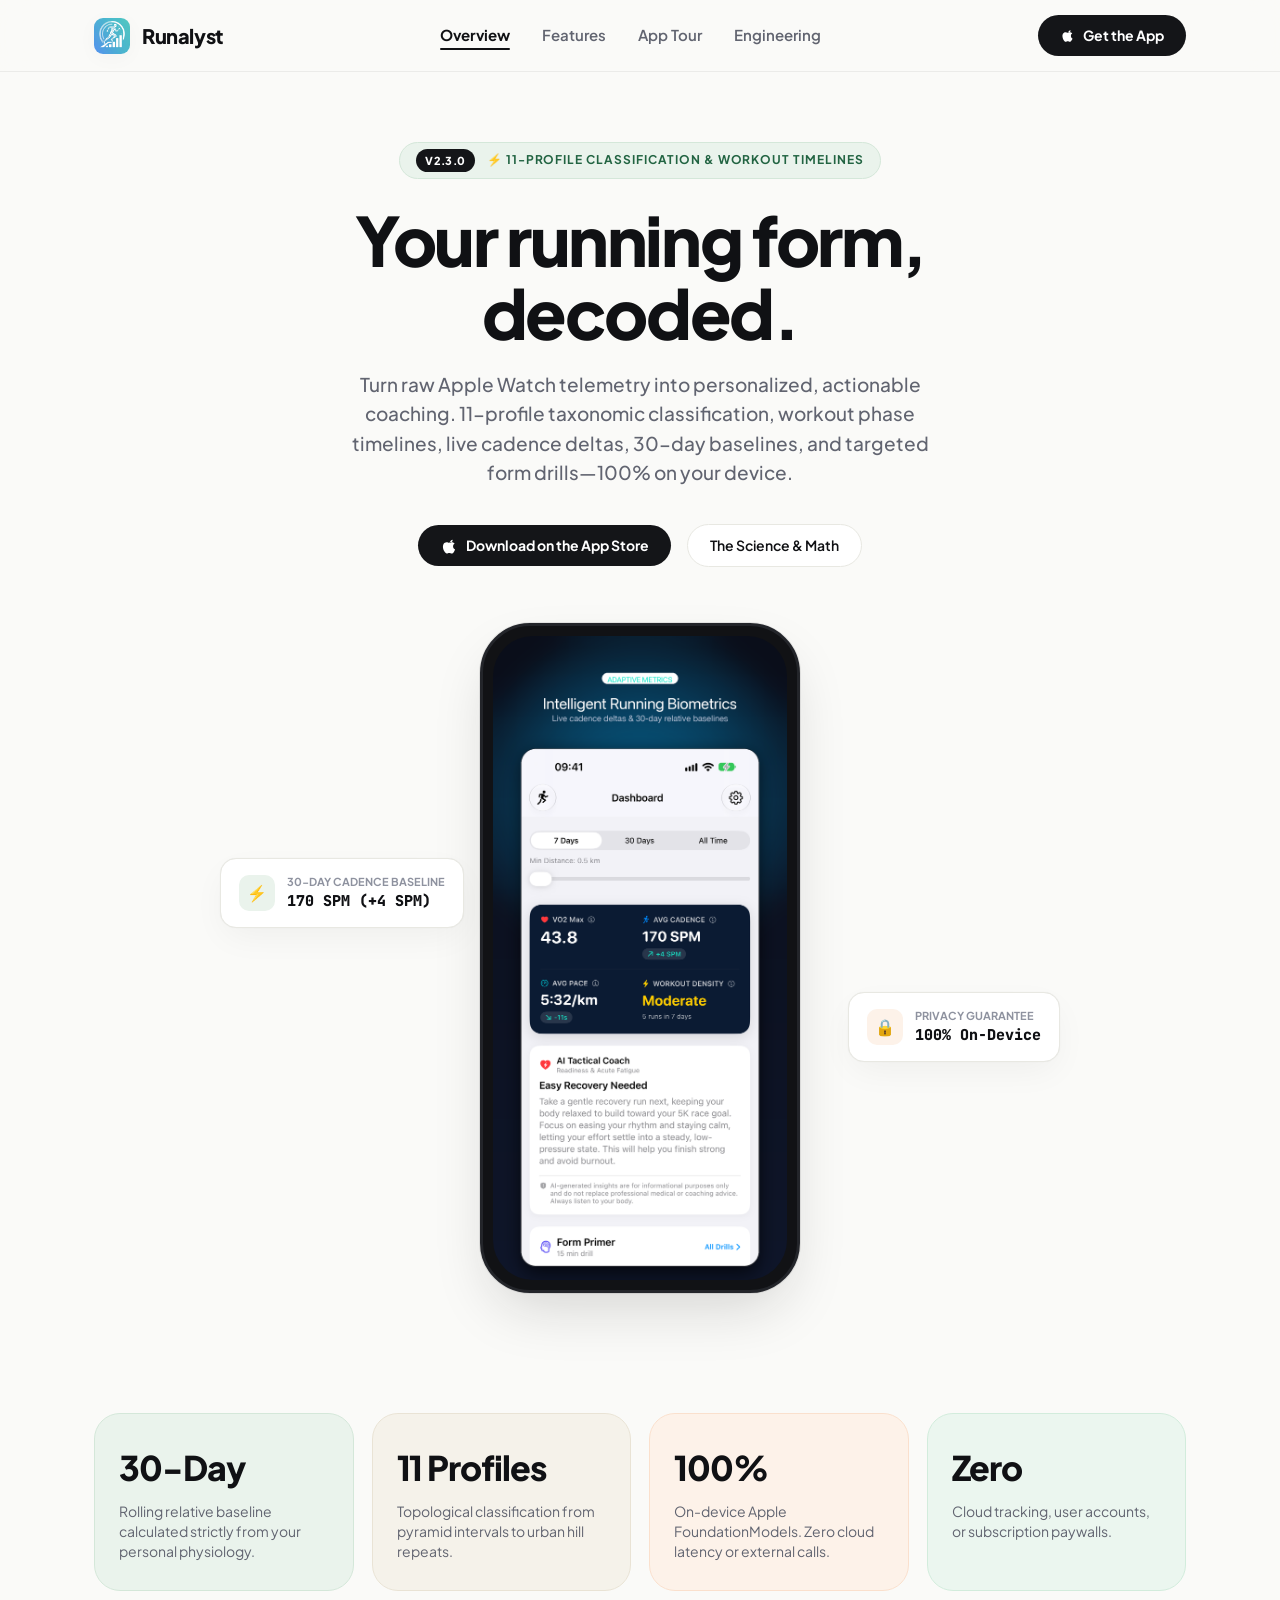
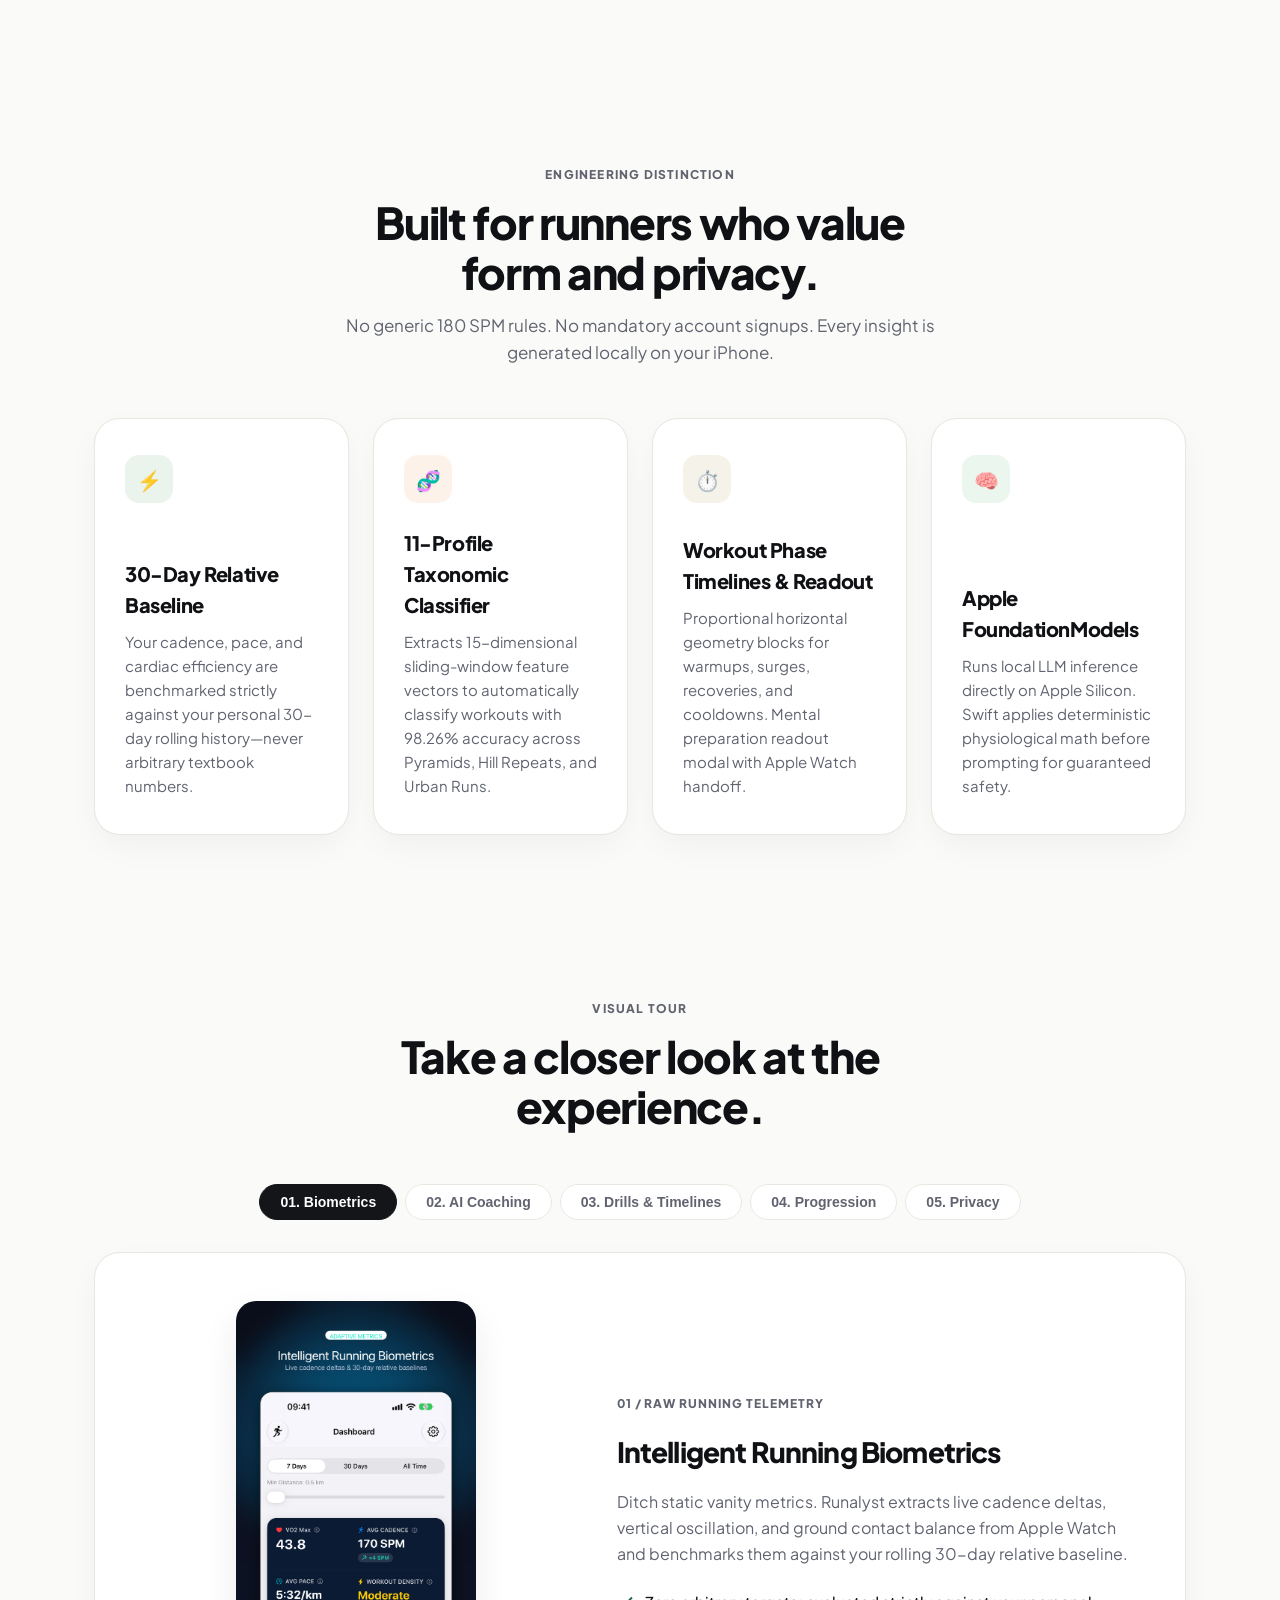
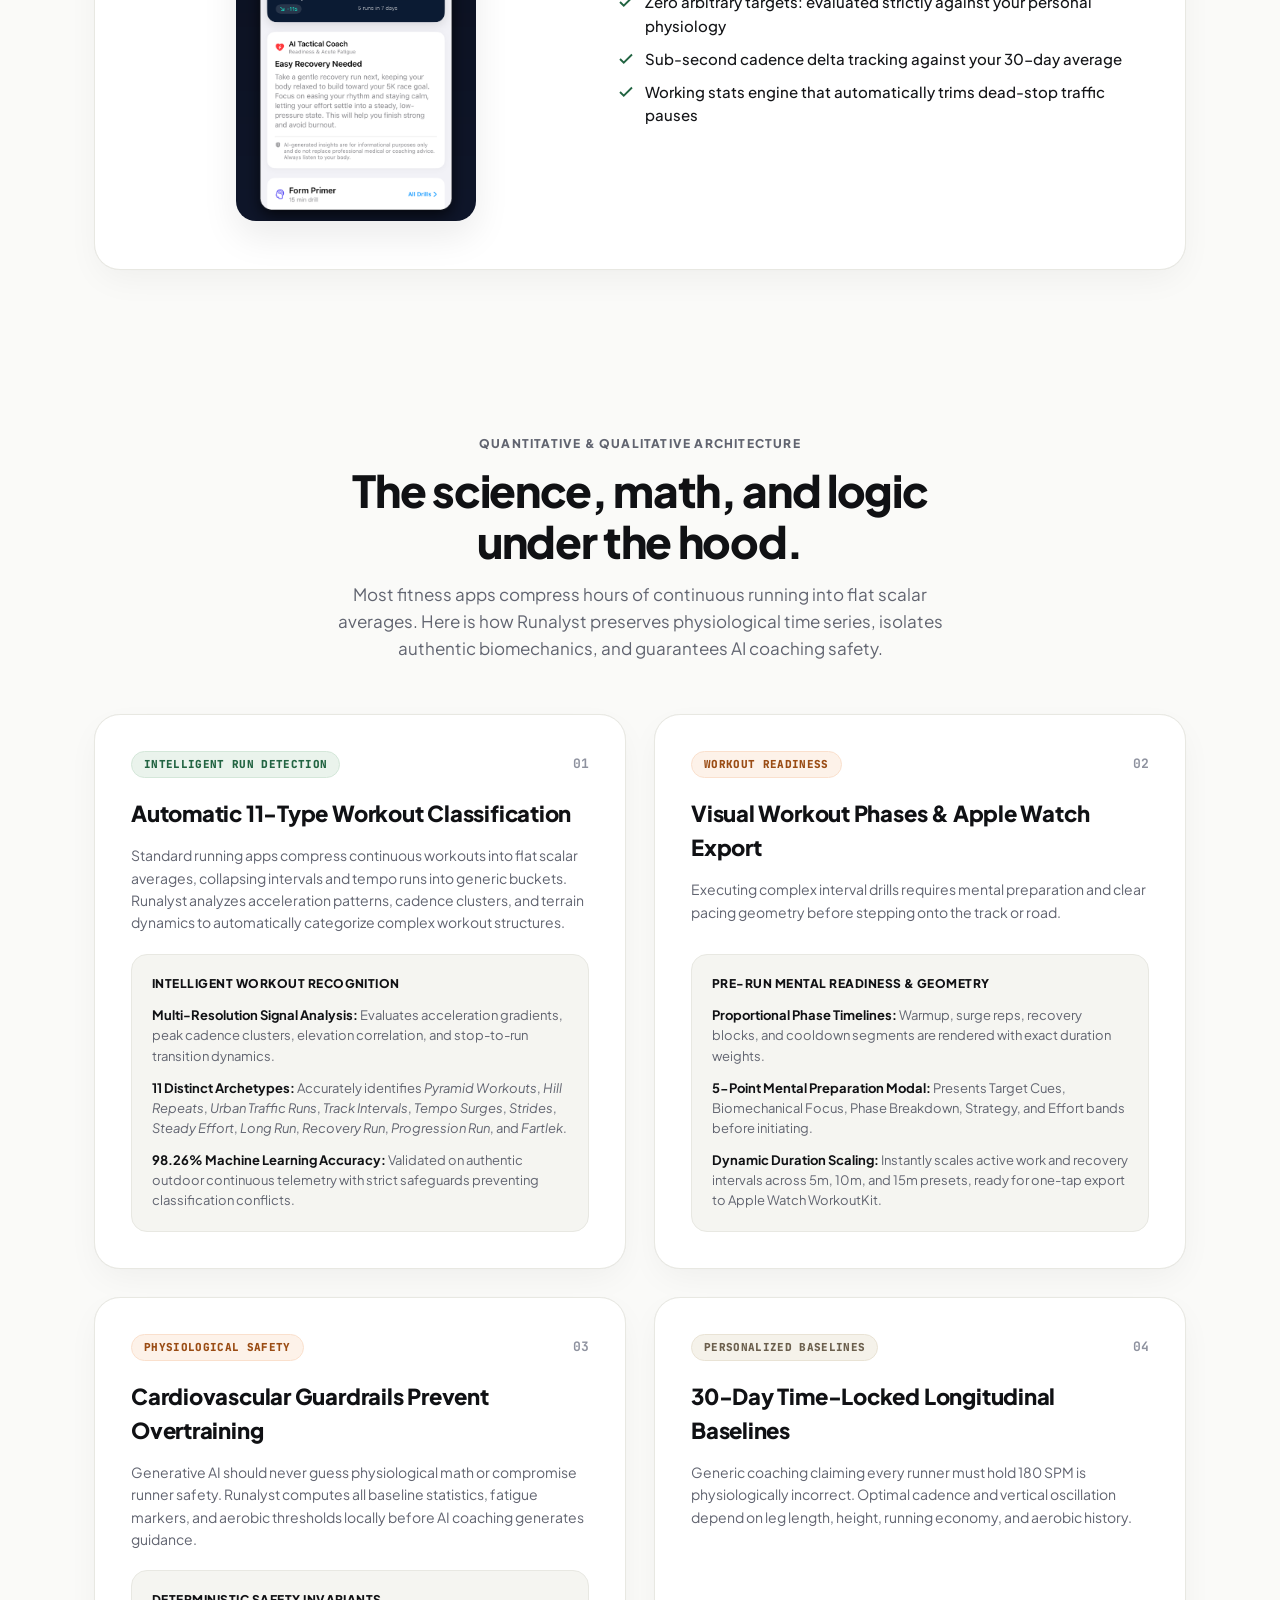
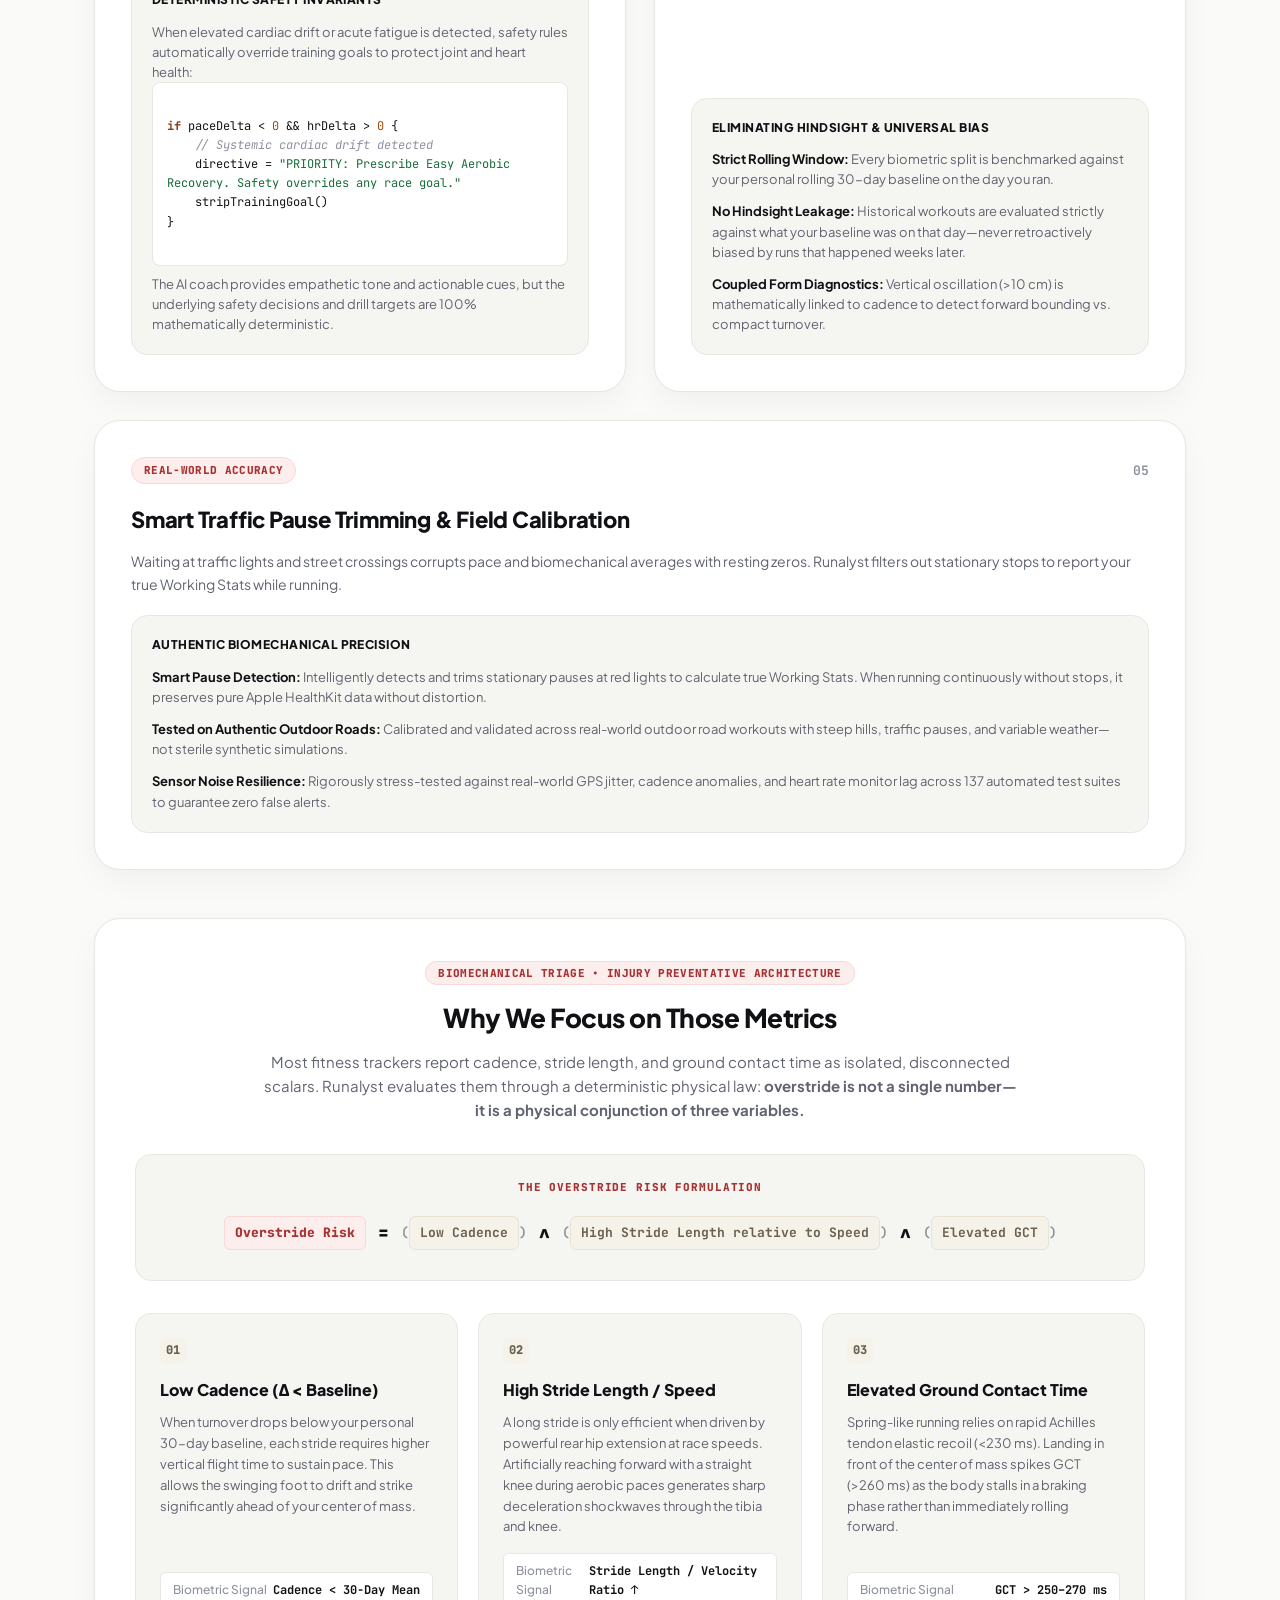
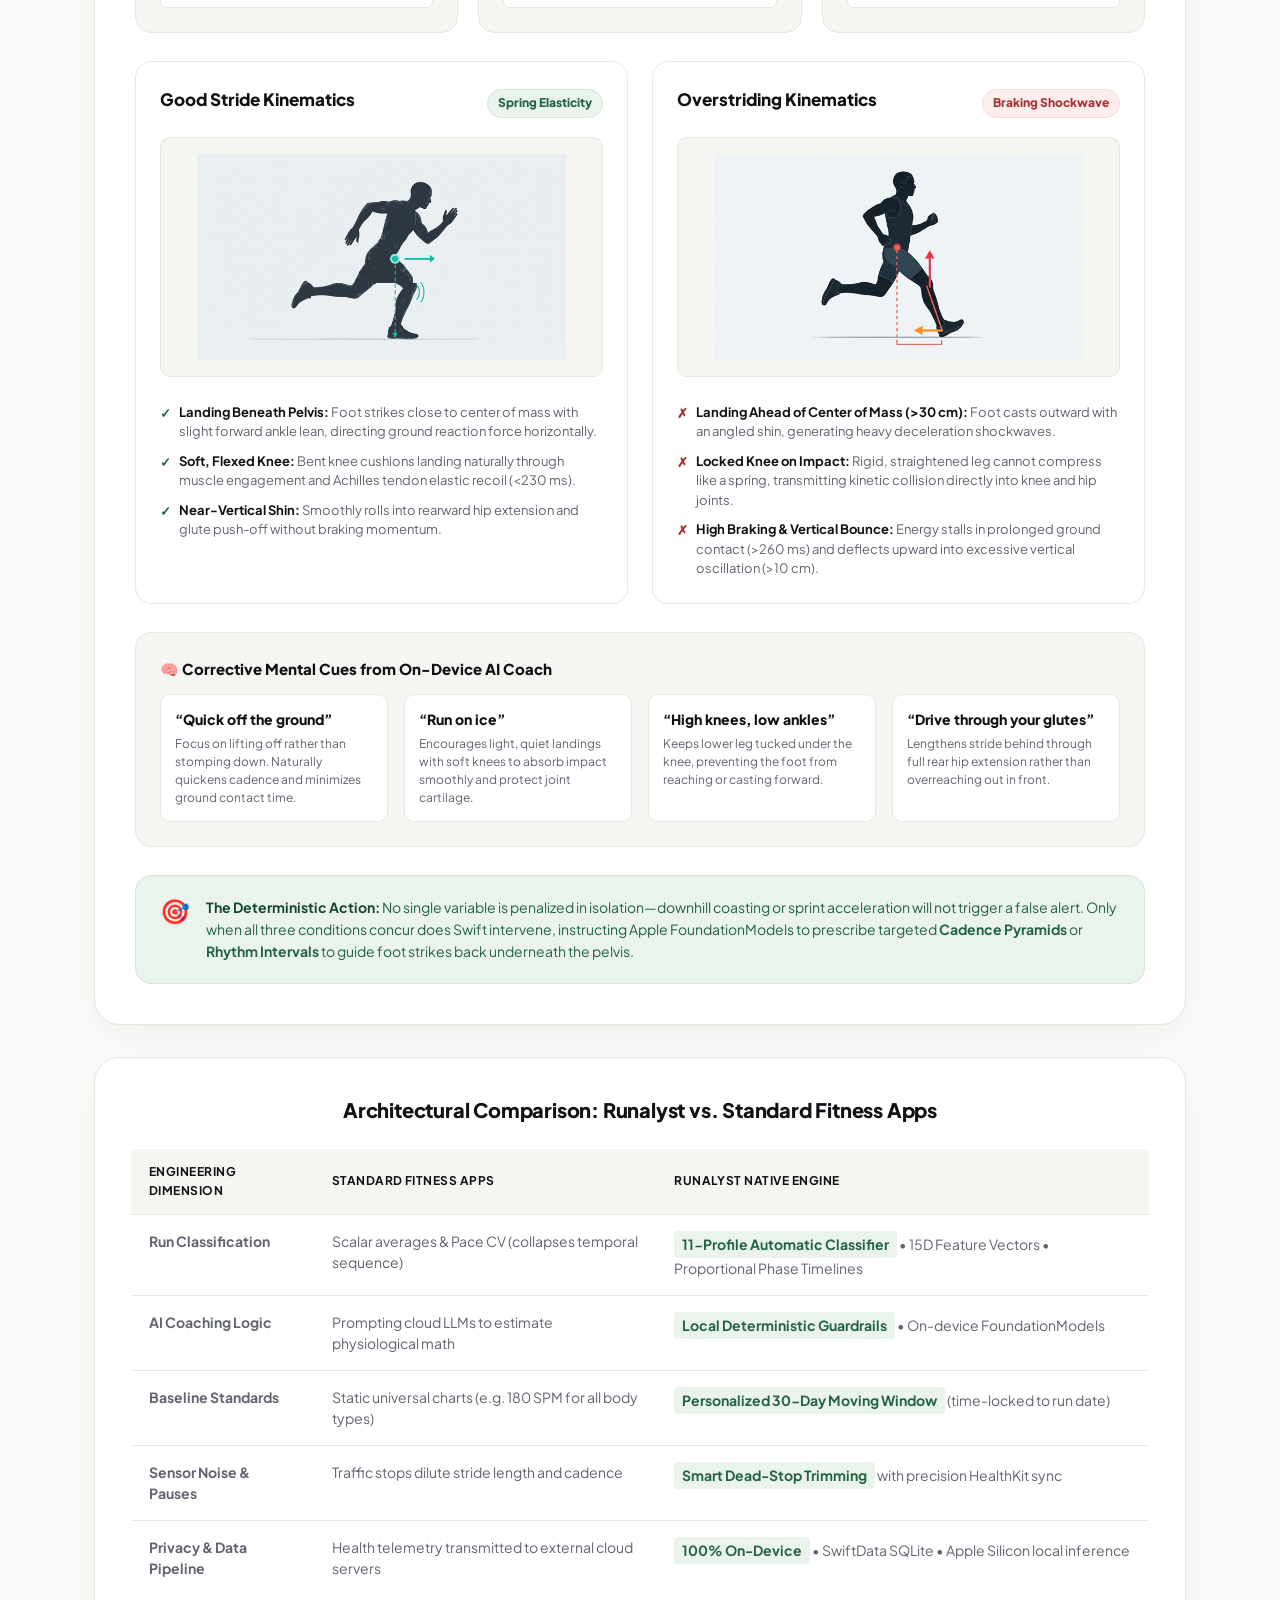
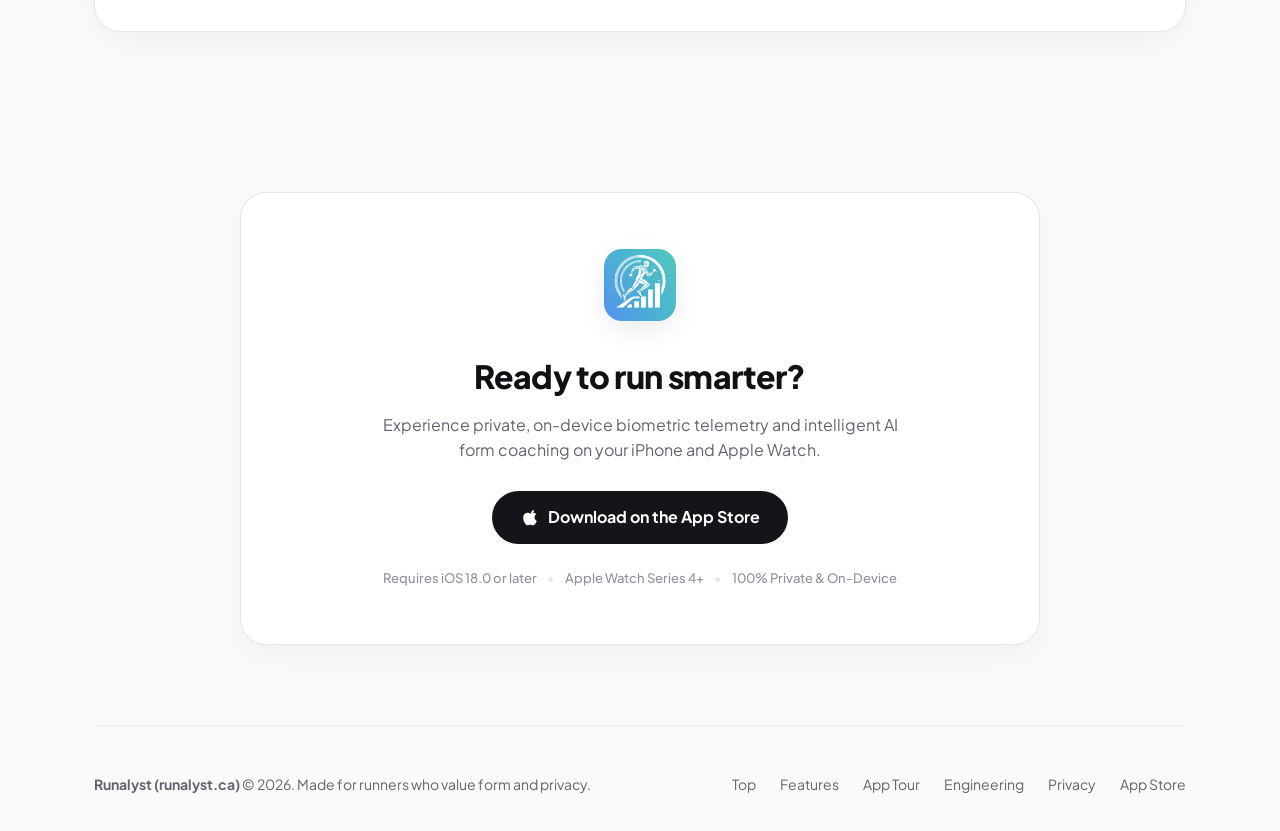
==== commit d05c6590: "fix(biomechanics): align good stride kinematics under COM plumb line and humanize engineering copy" ====
--- a/website/index.html
+++ b/website/index.html
@@ -195,7 +195,7 @@
           <div class="card-icon" style="background: var(--pastel-peach-bg); color: var(--pastel-peach-text);">🧬</div>
           <div>
             <h3>11-Profile Taxonomic Classifier</h3>
-            <p>Extracts 15-dimensional sliding-window feature vectors (ADR-0008). 98.26% accuracy discriminating Pyramids, Hill Repeats, and Urban Traffic.</p>
+            <p>Extracts 15-dimensional sliding-window feature vectors to automatically classify workouts with 98.26% accuracy across Pyramids, Hill Repeats, and Urban Runs.</p>
           </div>
         </div>
 
@@ -277,40 +277,40 @@
       </div>
 
       <div class="eng-grid fade-in-section">
-        <!-- Card 1: 11-Profile Taxonomic Feature Vector Classification -->
+        <!-- Card 1: Automatic 11-Type Workout Classification -->
         <div class="eng-card">
           <div class="eng-card-top">
-            <span class="eng-tag pastel-sage">FramboiseEngine &bull; ADR-0008</span>
+            <span class="eng-tag pastel-sage">INTELLIGENT RUN DETECTION</span>
             <span class="eng-step-num">01</span>
           </div>
-          <h3 class="eng-title">11-Profile Taxonomic Feature Vector Classification</h3>
+          <h3 class="eng-title">Automatic 11-Type Workout Classification</h3>
           <p class="eng-summary">
-            Standard running apps compress continuous workouts into flat scalar averages, collapsing intervals and tempo runs into generic buckets. Runalyst extracts a 15-dimensional sliding-window topological feature vector to accurately categorize complex running structures.
+            Standard running apps compress continuous workouts into flat scalar averages, collapsing intervals and tempo runs into generic buckets. Runalyst analyzes acceleration patterns, cadence clusters, and terrain dynamics to automatically categorize complex workout structures.
           </p>
 
           <div class="eng-callout">
-            <div class="eng-callout-title">The 15-Dimensional Feature Pipeline</div>
+            <div class="eng-callout-title">Intelligent Workout Recognition</div>
             <ul class="eng-bullet-list">
               <li>
-                <strong>Multi-Resolution Feature Extraction:</strong> Analyzes acceleration gradients, peak cadence clusters, elevation correlation, and stop-to-run transition dynamics.
-              </li>
-              <li>
-                <strong>11 Distinct Archetypes:</strong> Discriminating <em>Pyramid Workouts</em>, <em>Hill Repeats</em>, <em>Urban Traffic Runs</em>, <em>Intervals</em>, <em>Tempo Surges</em>, <em>Strides</em>, <em>Steady Effort</em>, <em>Long Run</em>, <em>Recovery Run</em>, <em>Progression Run</em>, and <em>Fartlek</em>.
-              </li>
-              <li>
-                <strong>98.26% CoreML Accuracy:</strong> Validated on authentic multi-runner continuous telemetry fixtures with strict topological guardrails preventing classification conflicts.
+                <strong>Multi-Resolution Signal Analysis:</strong> Evaluates acceleration gradients, peak cadence clusters, elevation correlation, and stop-to-run transition dynamics.
+              </li>
+              <li>
+                <strong>11 Distinct Archetypes:</strong> Accurately identifies <em>Pyramid Workouts</em>, <em>Hill Repeats</em>, <em>Urban Traffic Runs</em>, <em>Track Intervals</em>, <em>Tempo Surges</em>, <em>Strides</em>, <em>Steady Effort</em>, <em>Long Run</em>, <em>Recovery Run</em>, <em>Progression Run</em>, and <em>Fartlek</em>.
+              </li>
+              <li>
+                <strong>98.26% Machine Learning Accuracy:</strong> Validated on authentic outdoor continuous telemetry with strict safeguards preventing classification conflicts.
               </li>
             </ul>
           </div>
         </div>
 
-        <!-- Card 2: Proportional Workout Phase Timelines -->
+        <!-- Card 2: Visual Workout Phases & Apple Watch Export -->
         <div class="eng-card">
           <div class="eng-card-top">
-            <span class="eng-tag pastel-peach">WorkoutKit &bull; Phase Geometry</span>
+            <span class="eng-tag pastel-peach">WORKOUT READINESS</span>
             <span class="eng-step-num">02</span>
           </div>
-          <h3 class="eng-title">Proportional Workout Phase Timelines &amp; Readout</h3>
+          <h3 class="eng-title">Visual Workout Phases &amp; Apple Watch Export</h3>
           <p class="eng-summary">
             Executing complex interval drills requires mental preparation and clear pacing geometry before stepping onto the track or road.
           </p>
@@ -319,7 +319,7 @@
             <div class="eng-callout-title">Pre-Run Mental Readiness &amp; Geometry</div>
             <ul class="eng-bullet-list">
               <li>
-                <strong>Proportional Horizontal Geometry:</strong> Warmup, surge reps, recovery blocks, and cooldown segments are rendered with exact mathematical duration weights.
+                <strong>Proportional Phase Timelines:</strong> Warmup, surge reps, recovery blocks, and cooldown segments are rendered with exact duration weights.
               </li>
               <li>
                 <strong>5-Point Mental Preparation Modal:</strong> Presents Target Cues, Biomechanical Focus, Phase Breakdown, Strategy, and Effort bands before initiating.
@@ -334,18 +334,18 @@
         <!-- Card 3: Deterministic Safety Guardrails -->
         <div class="eng-card">
           <div class="eng-card-top">
-            <span class="eng-tag pastel-peach">CoachingEngine &bull; Safety Invariants</span>
+            <span class="eng-tag pastel-peach">PHYSIOLOGICAL SAFETY</span>
             <span class="eng-step-num">03</span>
           </div>
-          <h3 class="eng-title">Deterministic Guardrails over LLM Hallucinations</h3>
+          <h3 class="eng-title">Cardiovascular Guardrails Prevent Overtraining</h3>
           <p class="eng-summary">
-            On-device generative models should never compute raw biomechanical arithmetic or balance competing physiological priorities. Small models hallucinate math and fail safety boundaries under prompt conflicts.
+            Generative AI should never guess physiological math or compromise runner safety. Runalyst computes all baseline statistics, fatigue markers, and aerobic thresholds locally before AI coaching generates guidance.
           </p>
 
           <div class="eng-callout">
-            <div class="eng-callout-title">Deterministic Conflict Resolution in Swift</div>
+            <div class="eng-callout-title">Deterministic Safety Invariants</div>
             <p class="eng-desc-sm">
-              All baseline statistics, deltas, and fatigue states are computed locally in <code class="eng-code">RunAnalyzerActor</code> before Apple FoundationModels is ever invoked.
+              When elevated cardiac drift or acute fatigue is detected, safety rules automatically override training goals to protect joint and heart health:
             </p>
             <div class="eng-code-block">
 <span class="token-kw">if</span> paceDelta &lt; <span class="token-num">0</span> &amp;&amp; hrDelta &gt; <span class="token-num">0</span> {
@@ -355,7 +355,7 @@
 }
             </div>
             <p class="eng-desc-sm" style="margin-top: 8px;">
-              The LLM receives one unambiguous physiological directive. The model provides human empathy and conversational tone, but the prescriptive drill selection is 100% mathematically deterministic.
+              The AI coach provides empathetic tone and actionable cues, but the underlying safety decisions and drill targets are 100% mathematically deterministic.
             </p>
           </div>
         </div>
@@ -363,7 +363,7 @@
         <!-- Card 4: 30-Day Rolling Relative Baselines -->
         <div class="eng-card">
           <div class="eng-card-top">
-            <span class="eng-tag pastel-sand">SwiftData &bull; Relative Biometrics</span>
+            <span class="eng-tag pastel-sand">PERSONALIZED BASELINES</span>
             <span class="eng-step-num">04</span>
           </div>
           <h3 class="eng-title">30-Day Time-Locked Longitudinal Baselines</h3>
@@ -375,10 +375,10 @@
             <div class="eng-callout-title">Eliminating Hindsight &amp; Universal Bias</div>
             <ul class="eng-bullet-list">
               <li>
-                <strong>Strict Rolling Window:</strong> Every biometric split is benchmarked against the runner's personal rolling 30-day baseline time-locked to that workout (<code class="eng-code">$0.date &lt; targetDate</code>).
-              </li>
-              <li>
-                <strong>No Hindsight Leakage:</strong> Historical runs are evaluated strictly against what your baseline was on the day you ran—never retroactively biased by runs that happened weeks later.
+                <strong>Strict Rolling Window:</strong> Every biometric split is benchmarked against your personal rolling 30-day baseline on the day you ran.
+              </li>
+              <li>
+                <strong>No Hindsight Leakage:</strong> Historical workouts are evaluated strictly against what your baseline was on that day—never retroactively biased by runs that happened weeks later.
               </li>
               <li>
                 <strong>Coupled Form Diagnostics:</strong> Vertical oscillation (&gt;10 cm) is mathematically linked to cadence to detect forward bounding vs. compact turnover.
@@ -390,25 +390,25 @@
         <!-- Card 5: Working Stats & Test Veracity -->
         <div class="eng-card span-2">
           <div class="eng-card-top">
-            <span class="eng-tag pastel-coral">Telemetry Veracity &bull; ADR-0007</span>
+            <span class="eng-tag pastel-coral">REAL-WORLD ACCURACY</span>
             <span class="eng-step-num">05</span>
           </div>
-          <h3 class="eng-title">Dead-Stop Trimming &amp; Golden Fixtures</h3>
+          <h3 class="eng-title">Smart Traffic Pause Trimming &amp; Field Calibration</h3>
           <p class="eng-summary">
-            Waiting at traffic lights and street crossings corrupts pace and biomechanical averages with resting zeros. Synthetic metronomic unit tests mask real-world sensor noise.
+            Waiting at traffic lights and street crossings corrupts pace and biomechanical averages with resting zeros. Runalyst filters out stationary stops to report your true Working Stats while running.
           </p>
 
           <div class="eng-callout">
             <div class="eng-callout-title">Authentic Biomechanical Precision</div>
             <ul class="eng-bullet-list">
               <li>
-                <strong>Dead-Stop Bucket Trimming:</strong> <code class="eng-code">FramboiseEngine</code> detects and trims stationary pauses to calculate true Working Stats. When no stops occur, it strictly inherits raw HealthKit double-precision values to prevent floating-point drift.
-              </li>
-              <li>
-                <strong>Authentic Golden Telemetry:</strong> Tested against authentic continuous recordings (<code class="eng-code">authenticIntervals31Min</code>, <code class="eng-code">hillySteadyAerobicRun</code>, <code class="eng-code">fadingCadenceFatigueRun</code>).
-              </li>
-              <li>
-                <strong>Adversarial Noise Injection:</strong> Validated with <code class="eng-code">TelemetryNoiseInjector</code> injecting &plusmn;1.2 SPM cadence, &plusmn;1.5 BPM HR, and &plusmn;3.0 s/km pace jitter across 137 automated tests to guarantee zero-threshold fragility.
+                <strong>Smart Pause Detection:</strong> Intelligently detects and trims stationary pauses at red lights to calculate true Working Stats. When running continuously without stops, it preserves pure Apple HealthKit data without distortion.
+              </li>
+              <li>
+                <strong>Tested on Authentic Outdoor Roads:</strong> Calibrated and validated across real-world outdoor road workouts with steep hills, traffic pauses, and variable weather—not sterile synthetic simulations.
+              </li>
+              <li>
+                <strong>Sensor Noise Resilience:</strong> Rigorously stress-tested against real-world GPS jitter, cadence anomalies, and heart rate monitor lag across 137 automated test suites to guarantee zero false alerts.
               </li>
             </ul>
           </div>
@@ -585,22 +585,22 @@
               <tr>
                 <td><strong>Run Classification</strong></td>
                 <td>Scalar averages &amp; Pace CV (collapses temporal sequence)</td>
-                <td><span class="table-highlight">11-Profile Taxonomic Classifier</span> (ADR-0008) &bull; 15D Feature Vectors &bull; Proportional Phase Timelines</td>
+                <td><span class="table-highlight">11-Profile Automatic Classifier</span> &bull; 15D Feature Vectors &bull; Proportional Phase Timelines</td>
               </tr>
               <tr>
                 <td><strong>AI Coaching Logic</strong></td>
                 <td>Prompting cloud LLMs to estimate physiological math</td>
-                <td><span class="table-highlight">Local Deterministic Swift Guardrails</span> &bull; On-device FoundationModels</td>
+                <td><span class="table-highlight">Local Deterministic Guardrails</span> &bull; On-device FoundationModels</td>
               </tr>
               <tr>
                 <td><strong>Baseline Standards</strong></td>
                 <td>Static universal charts (e.g. 180 SPM for all body types)</td>
-                <td><span class="table-highlight">Time-Locked 30-Day Moving Window</span> (<code class="eng-code">$0.date &lt; targetDate</code>)</td>
+                <td><span class="table-highlight">Personalized 30-Day Moving Window</span> (time-locked to run date)</td>
               </tr>
               <tr>
                 <td><strong>Sensor Noise &amp; Pauses</strong></td>
                 <td>Traffic stops dilute stride length and cadence</td>
-                <td><span class="table-highlight">FramboiseEngine Dead-Stop Trimming</span> with raw double inheritance</td>
+                <td><span class="table-highlight">Smart Dead-Stop Trimming</span> with precision HealthKit sync</td>
               </tr>
               <tr>
                 <td><strong>Privacy &amp; Data Pipeline</strong></td>
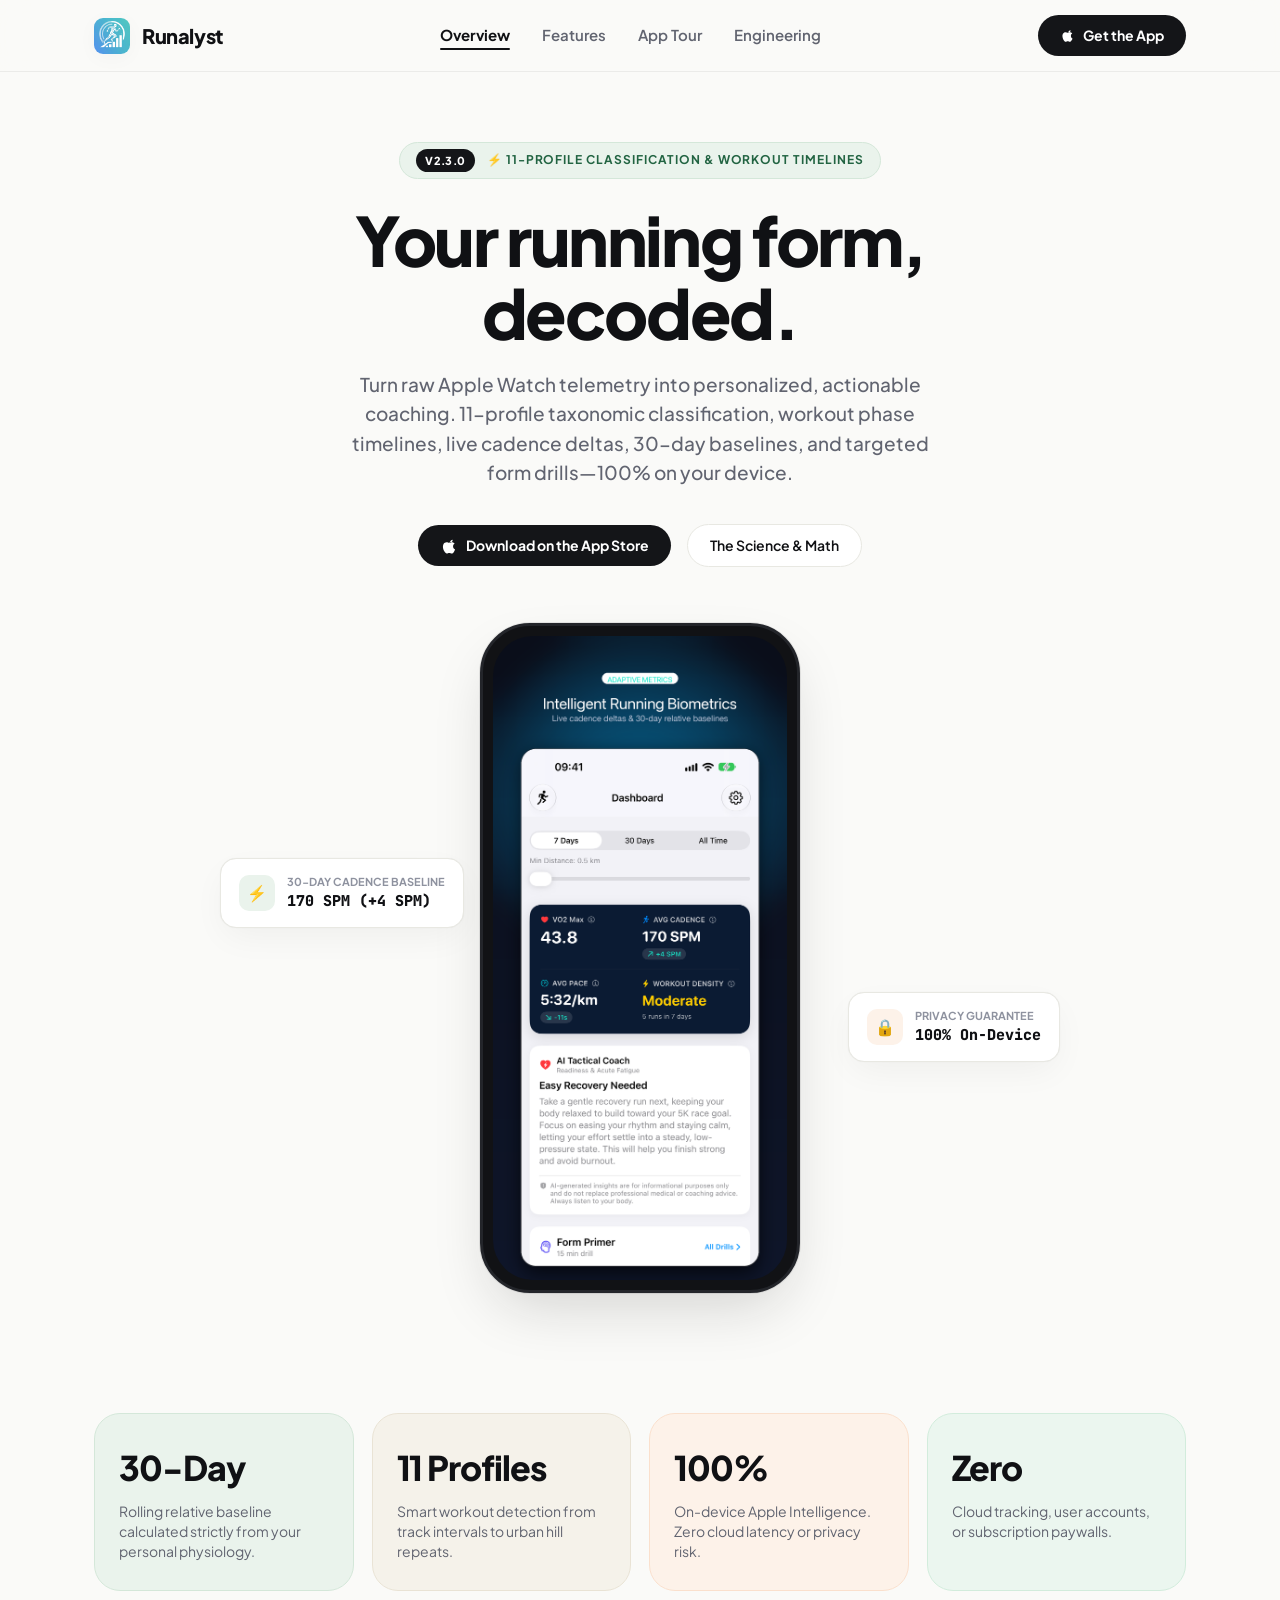
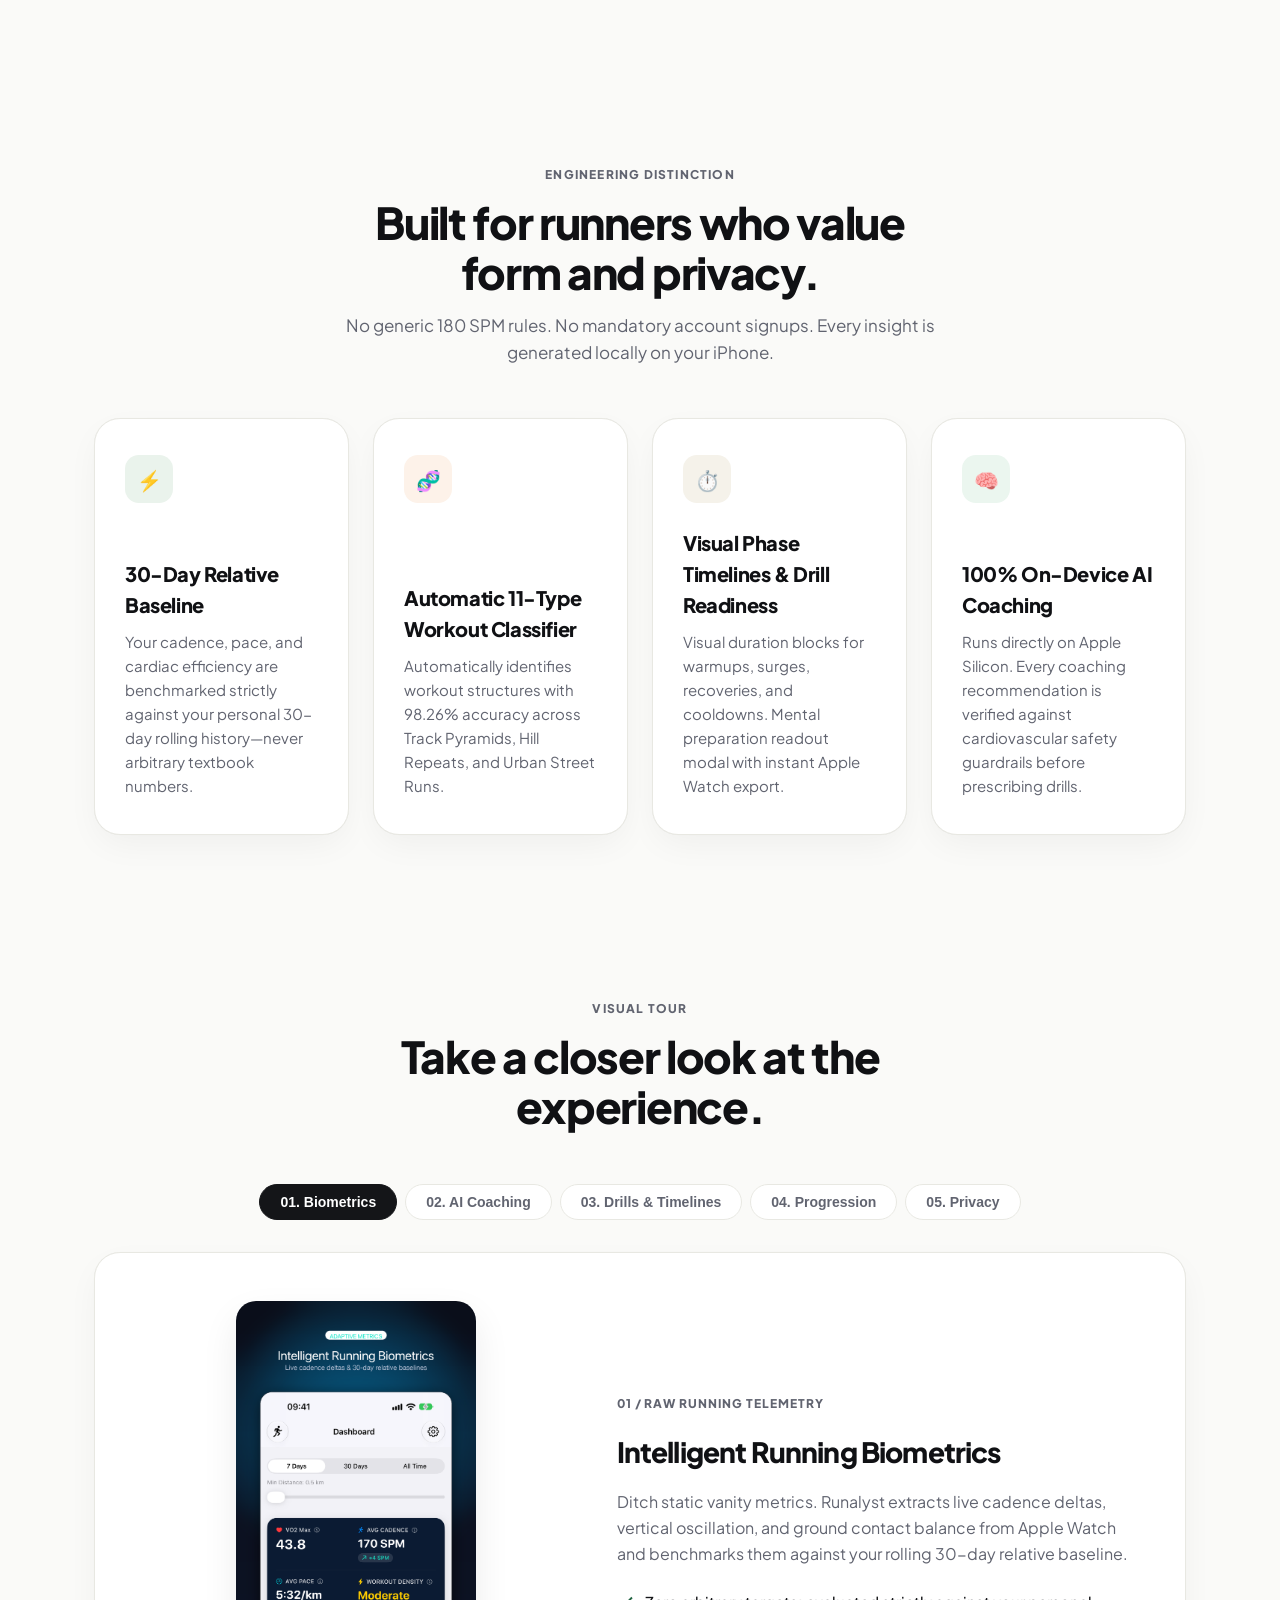
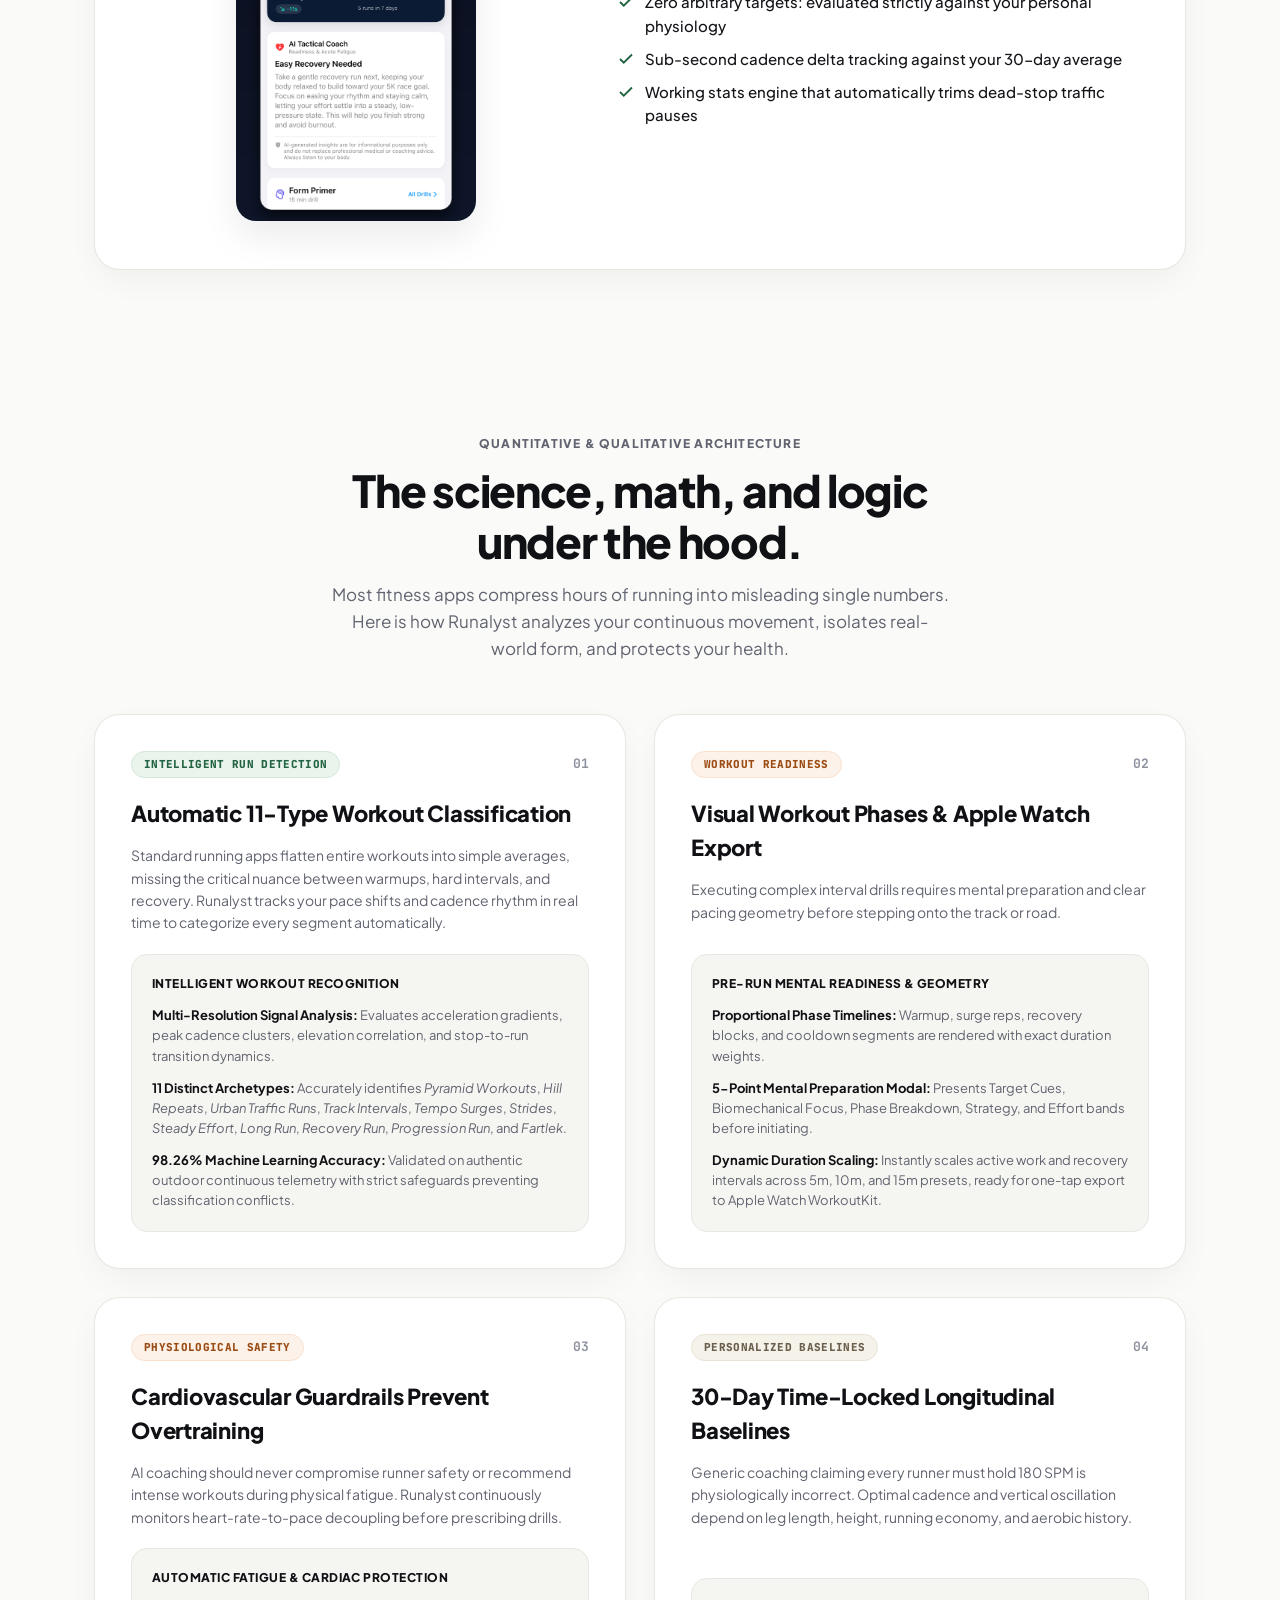
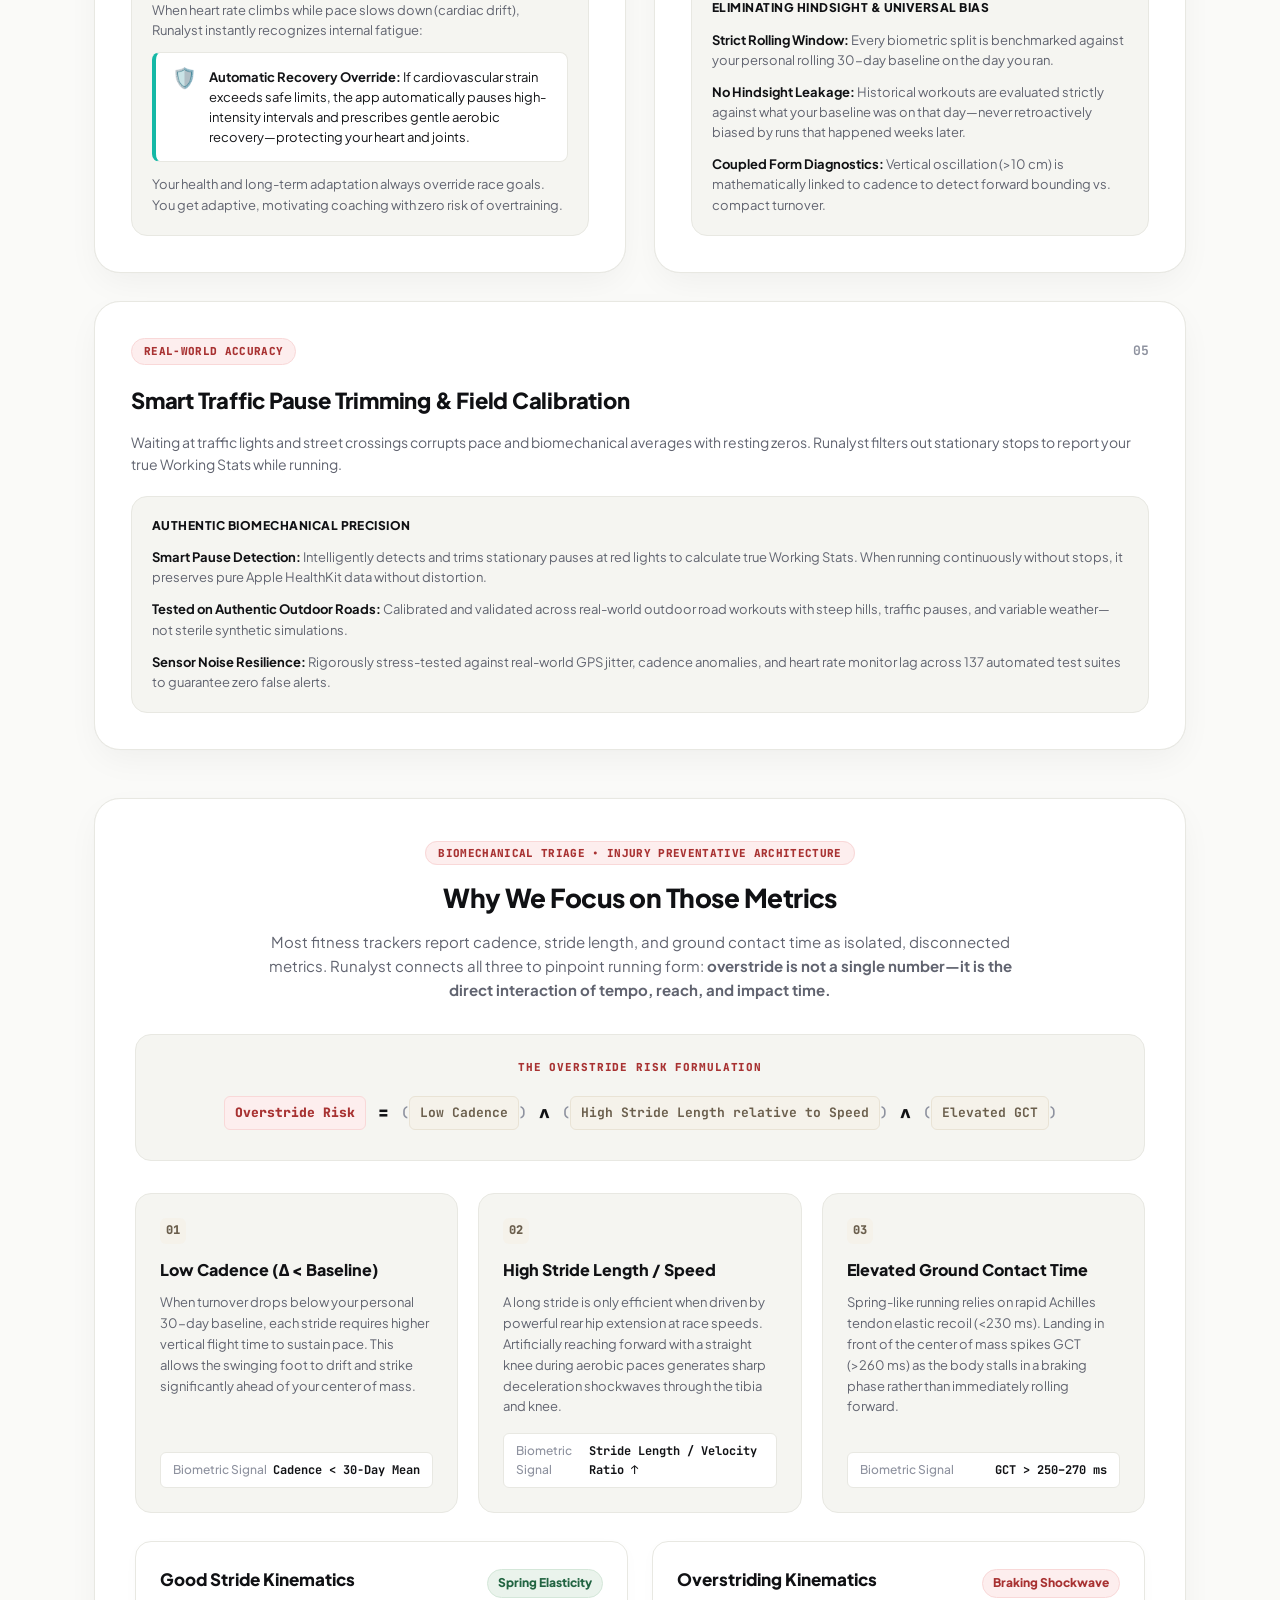
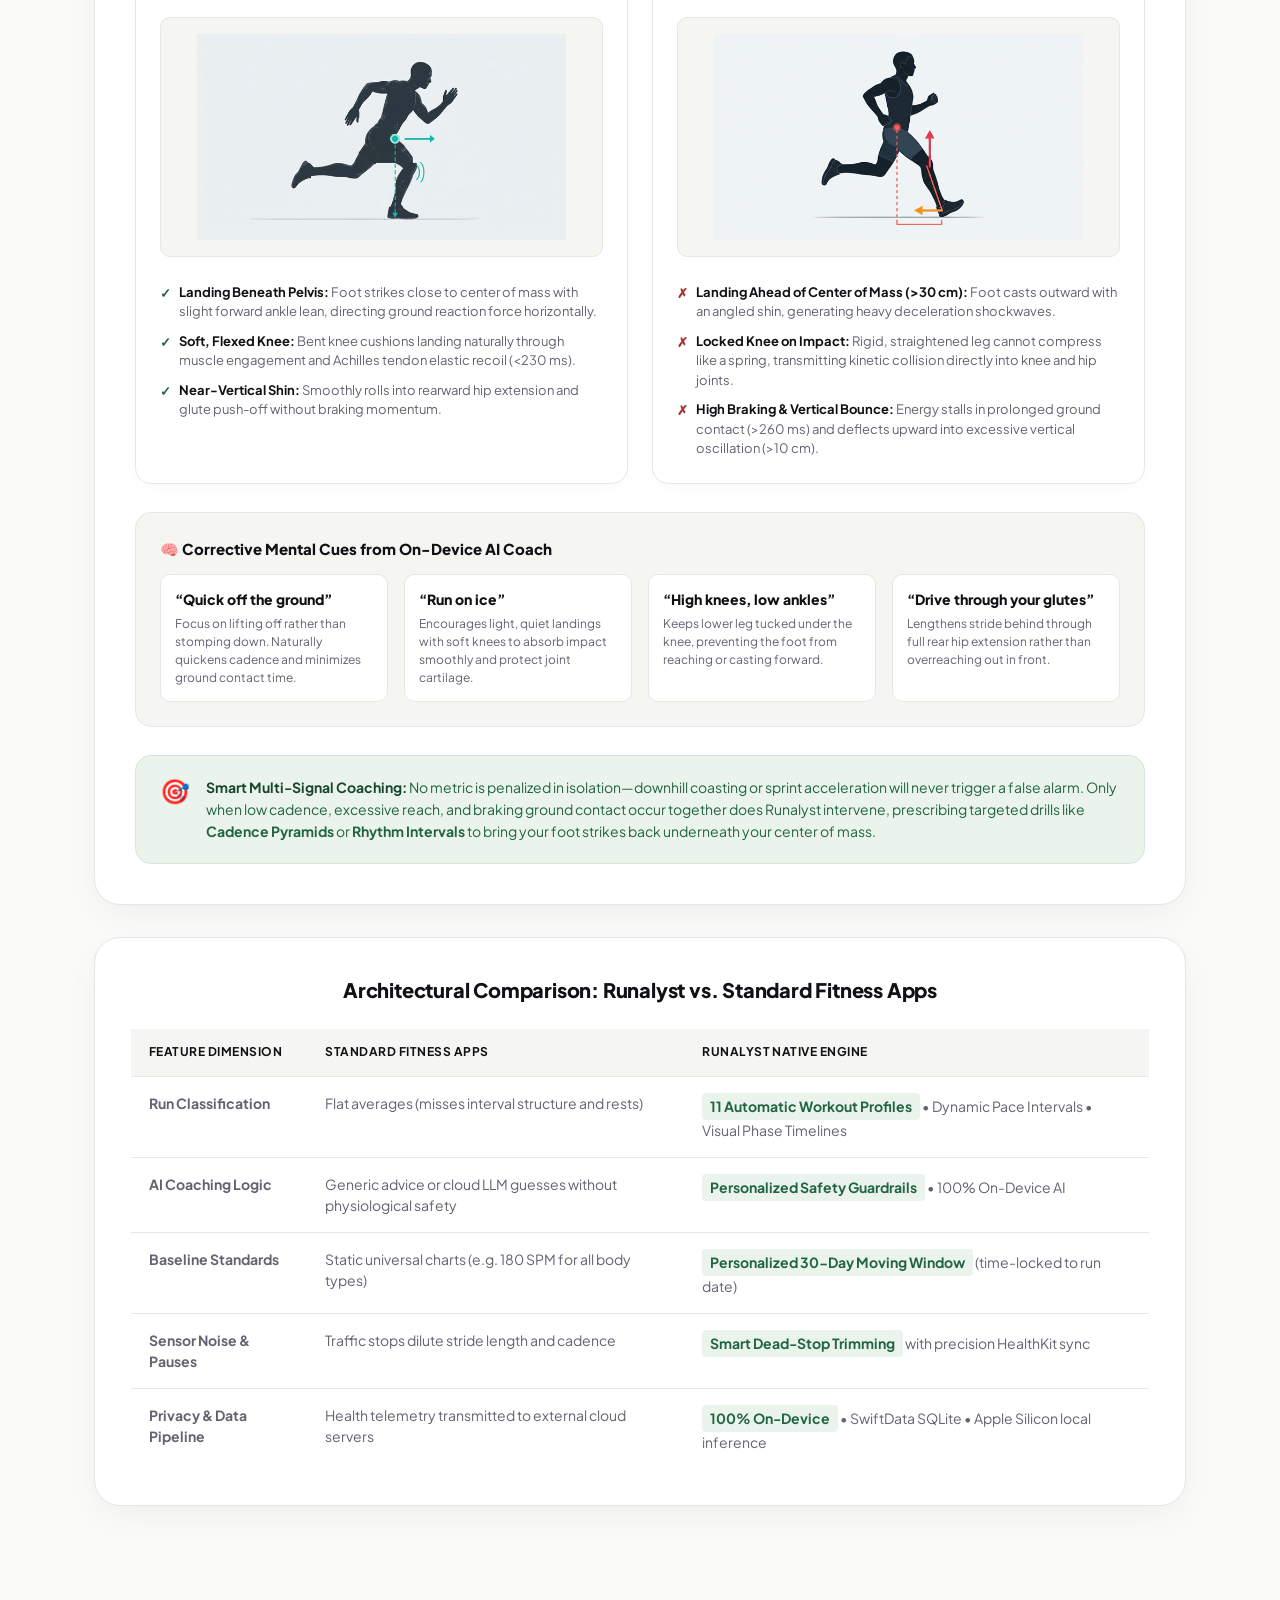
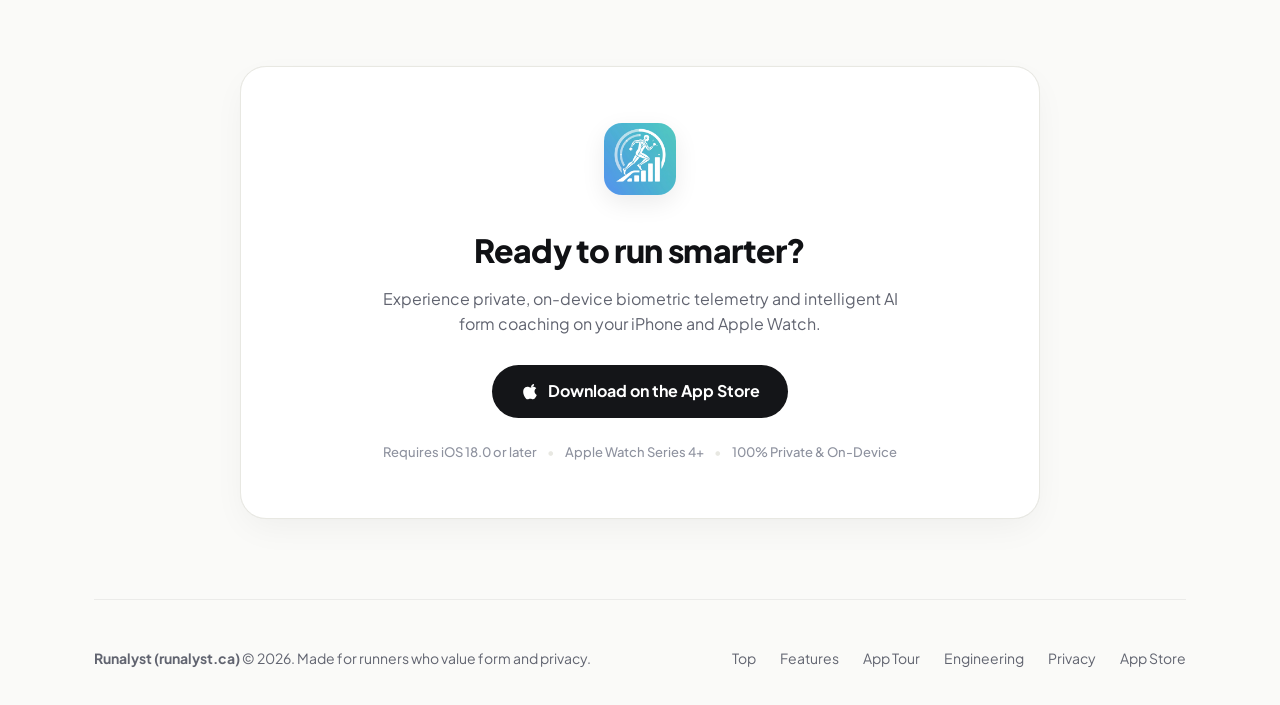
==== commit 3cbd66b1: "fix(website): replace remaining developer jargon and code blocks with runner-centric benefits" ====
--- a/website/index.html
+++ b/website/index.html
@@ -158,12 +158,12 @@
 
       <div class="ribbon-box ribbon-sand">
         <span class="ribbon-num">11 Profiles</span>
-        <span class="ribbon-caption">Topological classification from pyramid intervals to urban hill repeats.</span>
+        <span class="ribbon-caption">Smart workout detection from track intervals to urban hill repeats.</span>
       </div>
 
       <div class="ribbon-box ribbon-peach">
         <span class="ribbon-num">100%</span>
-        <span class="ribbon-caption">On-device Apple FoundationModels. Zero cloud latency or external calls.</span>
+        <span class="ribbon-caption">On-device Apple Intelligence. Zero cloud latency or privacy risk.</span>
       </div>
 
       <div class="ribbon-box ribbon-mint">
@@ -194,24 +194,24 @@
         <div class="clean-card">
           <div class="card-icon" style="background: var(--pastel-peach-bg); color: var(--pastel-peach-text);">🧬</div>
           <div>
-            <h3>11-Profile Taxonomic Classifier</h3>
-            <p>Extracts 15-dimensional sliding-window feature vectors to automatically classify workouts with 98.26% accuracy across Pyramids, Hill Repeats, and Urban Runs.</p>
+            <h3>Automatic 11-Type Workout Classifier</h3>
+            <p>Automatically identifies workout structures with 98.26% accuracy across Track Pyramids, Hill Repeats, and Urban Street Runs.</p>
           </div>
         </div>
 
         <div class="clean-card">
           <div class="card-icon" style="background: var(--pastel-sand-bg); color: var(--pastel-sand-text);">⏱️</div>
           <div>
-            <h3>Workout Phase Timelines &amp; Readout</h3>
-            <p>Proportional horizontal geometry blocks for warmups, surges, recoveries, and cooldowns. Mental preparation readout modal with Apple Watch handoff.</p>
+            <h3>Visual Phase Timelines &amp; Drill Readiness</h3>
+            <p>Visual duration blocks for warmups, surges, recoveries, and cooldowns. Mental preparation readout modal with instant Apple Watch export.</p>
           </div>
         </div>
 
         <div class="clean-card">
           <div class="card-icon" style="background: var(--pastel-mint-bg); color: var(--pastel-mint-text);">🧠</div>
           <div>
-            <h3>Apple FoundationModels</h3>
-            <p>Runs local LLM inference directly on Apple Silicon. Swift applies deterministic physiological math before prompting for guaranteed safety.</p>
+            <h3>100% On-Device AI Coaching</h3>
+            <p>Runs directly on Apple Silicon. Every coaching recommendation is verified against cardiovascular safety guardrails before prescribing drills.</p>
           </div>
         </div>
       </div>
@@ -272,7 +272,7 @@
         <span class="section-badge">QUANTITATIVE &amp; QUALITATIVE ARCHITECTURE</span>
         <h2 class="section-title">The science, math, and logic under the hood.</h2>
         <p class="section-desc">
-          Most fitness apps compress hours of continuous running into flat scalar averages. Here is how Runalyst preserves physiological time series, isolates authentic biomechanics, and guarantees AI coaching safety.
+          Most fitness apps compress hours of running into misleading single numbers. Here is how Runalyst analyzes your continuous movement, isolates real-world form, and protects your health.
         </p>
       </div>
 
@@ -285,7 +285,7 @@
           </div>
           <h3 class="eng-title">Automatic 11-Type Workout Classification</h3>
           <p class="eng-summary">
-            Standard running apps compress continuous workouts into flat scalar averages, collapsing intervals and tempo runs into generic buckets. Runalyst analyzes acceleration patterns, cadence clusters, and terrain dynamics to automatically categorize complex workout structures.
+            Standard running apps flatten entire workouts into simple averages, missing the critical nuance between warmups, hard intervals, and recovery. Runalyst tracks your pace shifts and cadence rhythm in real time to categorize every segment automatically.
           </p>
 
           <div class="eng-callout">
@@ -331,7 +331,7 @@
           </div>
         </div>
 
-        <!-- Card 3: Deterministic Safety Guardrails -->
+        <!-- Card 3: Physiological Safety Guardrails -->
         <div class="eng-card">
           <div class="eng-card-top">
             <span class="eng-tag pastel-peach">PHYSIOLOGICAL SAFETY</span>
@@ -339,23 +339,22 @@
           </div>
           <h3 class="eng-title">Cardiovascular Guardrails Prevent Overtraining</h3>
           <p class="eng-summary">
-            Generative AI should never guess physiological math or compromise runner safety. Runalyst computes all baseline statistics, fatigue markers, and aerobic thresholds locally before AI coaching generates guidance.
+            AI coaching should never compromise runner safety or recommend intense workouts during physical fatigue. Runalyst continuously monitors heart-rate-to-pace decoupling before prescribing drills.
           </p>
 
           <div class="eng-callout">
-            <div class="eng-callout-title">Deterministic Safety Invariants</div>
+            <div class="eng-callout-title">Automatic Fatigue &amp; Cardiac Protection</div>
             <p class="eng-desc-sm">
-              When elevated cardiac drift or acute fatigue is detected, safety rules automatically override training goals to protect joint and heart health:
+              When heart rate climbs while pace slows down (cardiac drift), Runalyst instantly recognizes internal fatigue:
             </p>
-            <div class="eng-code-block">
-<span class="token-kw">if</span> paceDelta &lt; <span class="token-num">0</span> &amp;&amp; hrDelta &gt; <span class="token-num">0</span> {
-    <span class="token-comment">// Systemic cardiac drift detected</span>
-    directive = <span class="token-str">"PRIORITY: Prescribe Easy Aerobic Recovery. Safety overrides any race goal."</span>
-    stripTrainingGoal()
-}
+            <div class="eng-safety-highlight">
+              <span class="eng-safety-icon">🛡️</span>
+              <div class="eng-safety-text">
+                <strong>Automatic Recovery Override:</strong> If cardiovascular strain exceeds safe limits, the app automatically pauses high-intensity intervals and prescribes gentle aerobic recovery—protecting your heart and joints.
+              </div>
             </div>
             <p class="eng-desc-sm" style="margin-top: 8px;">
-              The AI coach provides empathetic tone and actionable cues, but the underlying safety decisions and drill targets are 100% mathematically deterministic.
+              Your health and long-term adaptation always override race goals. You get adaptive, motivating coaching with zero risk of overtraining.
             </p>
           </div>
         </div>
@@ -423,7 +422,7 @@
           <span class="eng-tag pastel-coral">BIOMECHANICAL TRIAGE &bull; INJURY PREVENTATIVE ARCHITECTURE</span>
           <h3 class="biomechanics-title">Why We Focus on Those Metrics</h3>
           <p class="biomechanics-subtitle">
-            Most fitness trackers report cadence, stride length, and ground contact time as isolated, disconnected scalars. Runalyst evaluates them through a deterministic physical law: <strong>overstride is not a single number—it is a physical conjunction of three variables.</strong>
+            Most fitness trackers report cadence, stride length, and ground contact time as isolated, disconnected metrics. Runalyst connects all three to pinpoint running form: <strong>overstride is not a single number—it is the direct interaction of tempo, reach, and impact time.</strong>
           </p>
         </div>
 
@@ -562,7 +561,7 @@
         <div class="biomechanics-action-box">
           <div class="action-box-icon">🎯</div>
           <div class="action-box-text">
-            <strong>The Deterministic Action:</strong> No single variable is penalized in isolation—downhill coasting or sprint acceleration will not trigger a false alert. Only when all three conditions concur does Swift intervene, instructing Apple FoundationModels to prescribe targeted <em>Cadence Pyramids</em> or <em>Rhythm Intervals</em> to guide foot strikes back underneath the pelvis.
+            <strong>Smart Multi-Signal Coaching:</strong> No metric is penalized in isolation—downhill coasting or sprint acceleration will never trigger a false alarm. Only when low cadence, excessive reach, and braking ground contact occur together does Runalyst intervene, prescribing targeted drills like <em>Cadence Pyramids</em> or <em>Rhythm Intervals</em> to bring your foot strikes back underneath your center of mass.
           </div>
         </div>
       </div>
@@ -576,7 +575,7 @@
           <table class="comparison-table">
             <thead>
               <tr>
-                <th>Engineering Dimension</th>
+                <th>Feature Dimension</th>
                 <th>Standard Fitness Apps</th>
                 <th>Runalyst Native Engine</th>
               </tr>
@@ -584,13 +583,13 @@
             <tbody>
               <tr>
                 <td><strong>Run Classification</strong></td>
-                <td>Scalar averages &amp; Pace CV (collapses temporal sequence)</td>
-                <td><span class="table-highlight">11-Profile Automatic Classifier</span> &bull; 15D Feature Vectors &bull; Proportional Phase Timelines</td>
+                <td>Flat averages (misses interval structure and rests)</td>
+                <td><span class="table-highlight">11 Automatic Workout Profiles</span> &bull; Dynamic Pace Intervals &bull; Visual Phase Timelines</td>
               </tr>
               <tr>
                 <td><strong>AI Coaching Logic</strong></td>
-                <td>Prompting cloud LLMs to estimate physiological math</td>
-                <td><span class="table-highlight">Local Deterministic Guardrails</span> &bull; On-device FoundationModels</td>
+                <td>Generic advice or cloud LLM guesses without physiological safety</td>
+                <td><span class="table-highlight">Personalized Safety Guardrails</span> &bull; 100% On-Device AI</td>
               </tr>
               <tr>
                 <td><strong>Baseline Standards</strong></td>
--- a/website/styles.css
+++ b/website/styles.css
@@ -888,6 +888,30 @@
   overflow-x: auto;
 }
 
+.eng-safety-highlight {
+  background: var(--bg-card);
+  border: 1px solid var(--border-card);
+  border-left: 4px solid #14b8a6;
+  border-radius: 8px;
+  padding: 14px 16px;
+  margin: 12px 0;
+  display: flex;
+  gap: 12px;
+  align-items: flex-start;
+}
+
+.eng-safety-icon {
+  font-size: 20px;
+  line-height: 1;
+  flex-shrink: 0;
+}
+
+.eng-safety-text {
+  font-size: 13px;
+  color: var(--text-main);
+  line-height: 1.55;
+}
+
 .token-kw { color: #8a3b14; font-weight: 700; }
 .token-str { color: #1b6d3e; }
 .token-num { color: #9a4c14; }
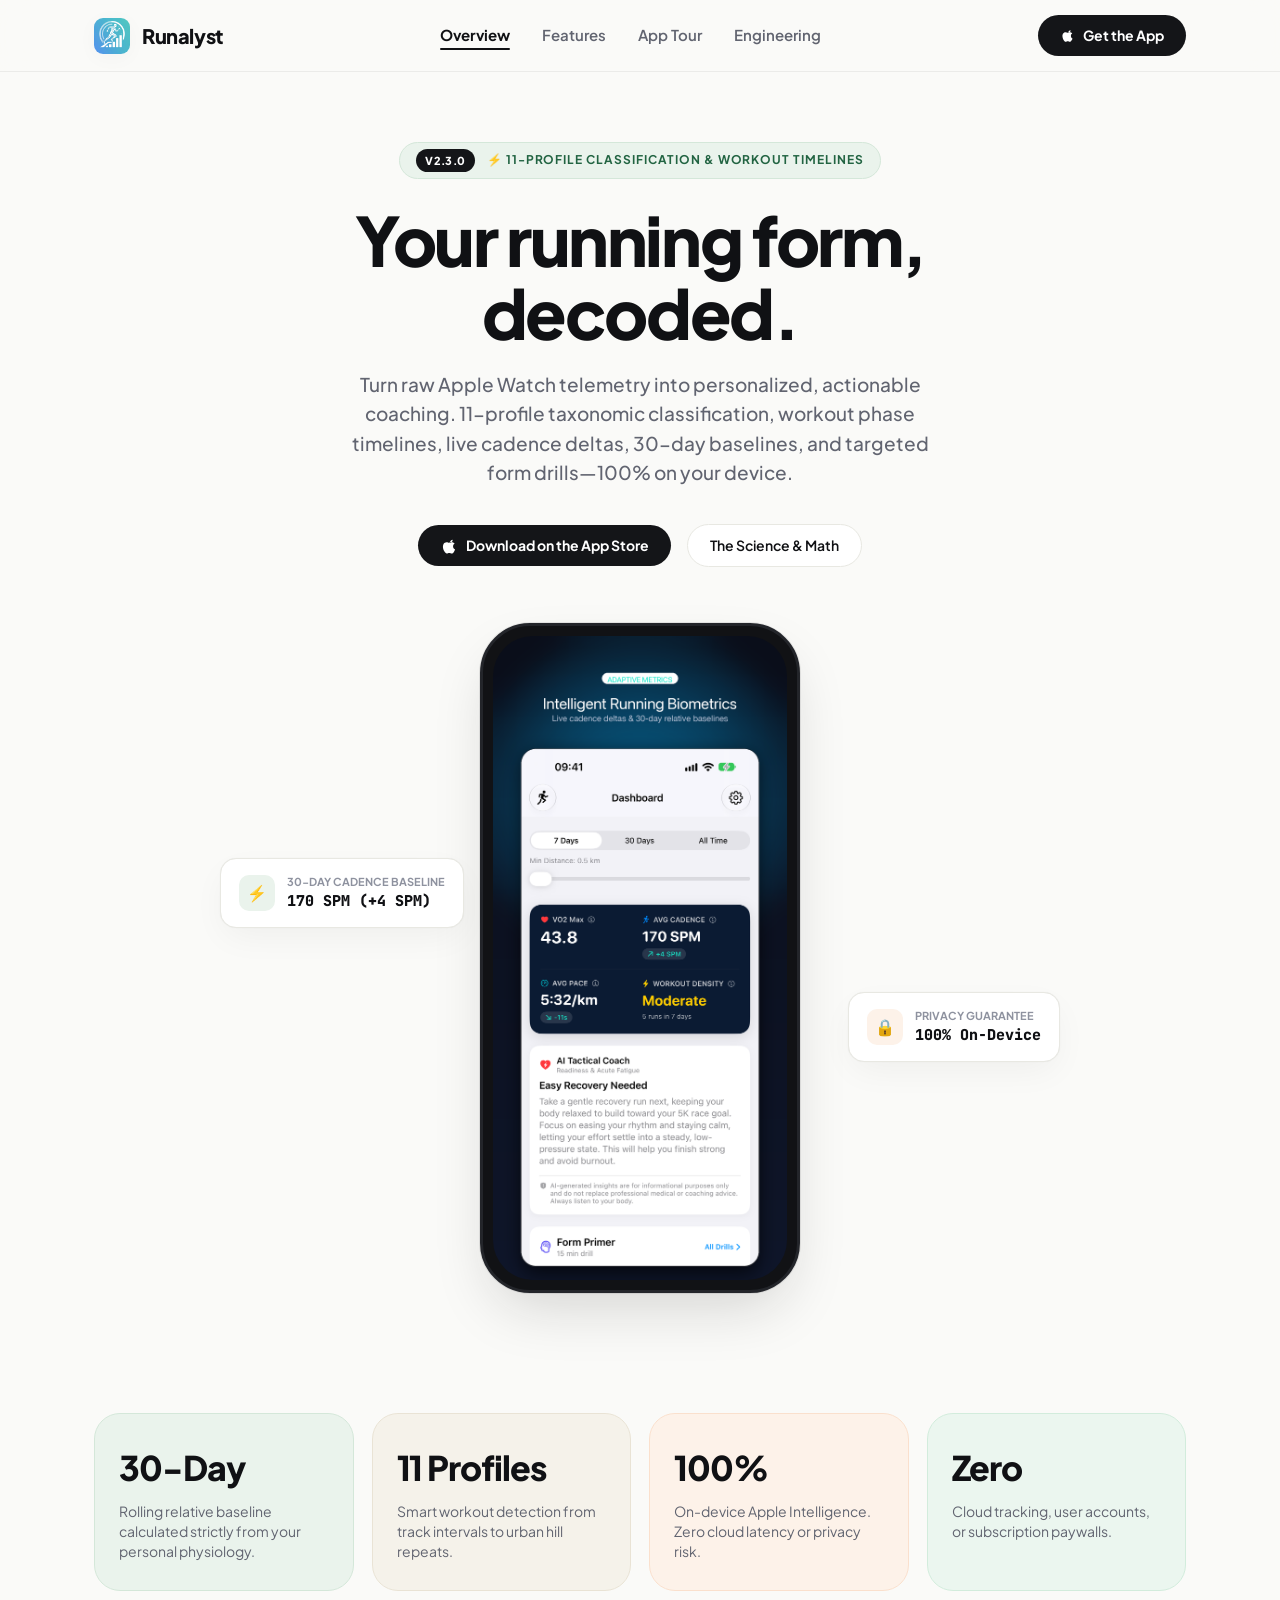
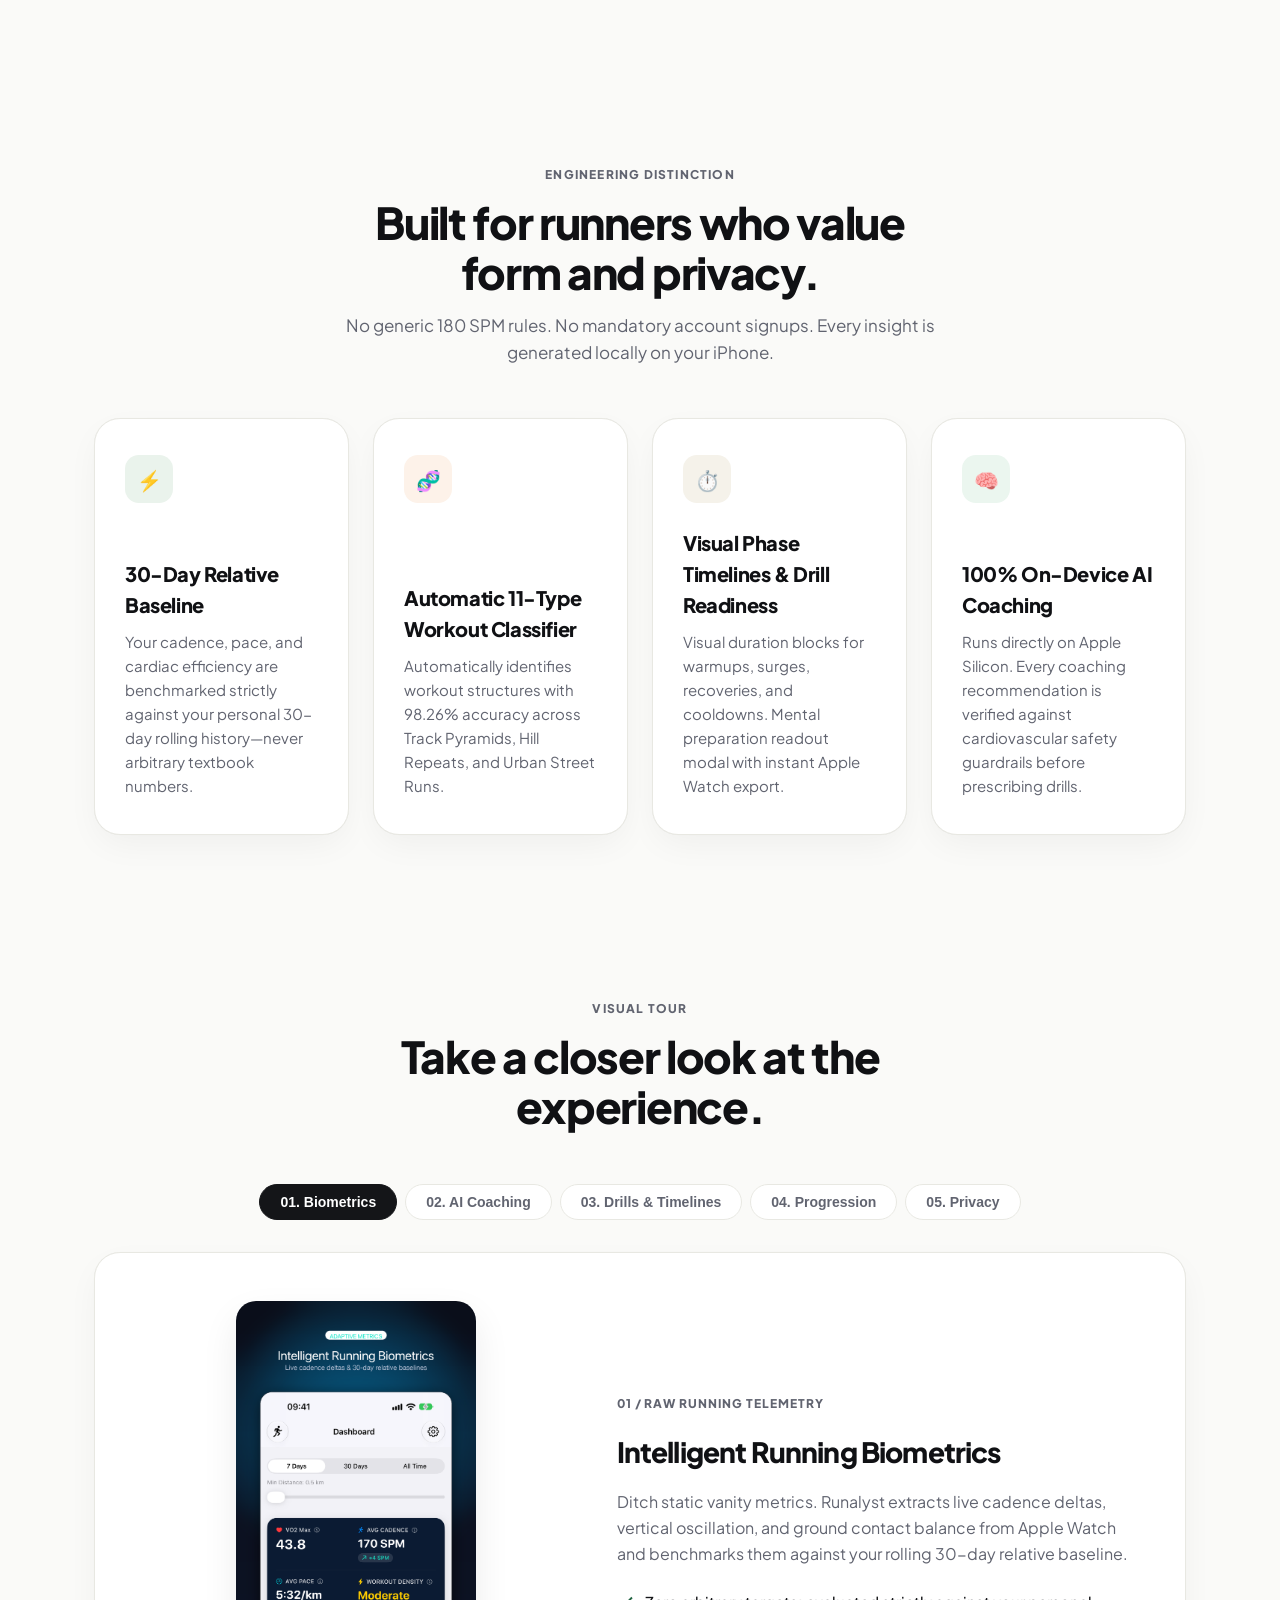
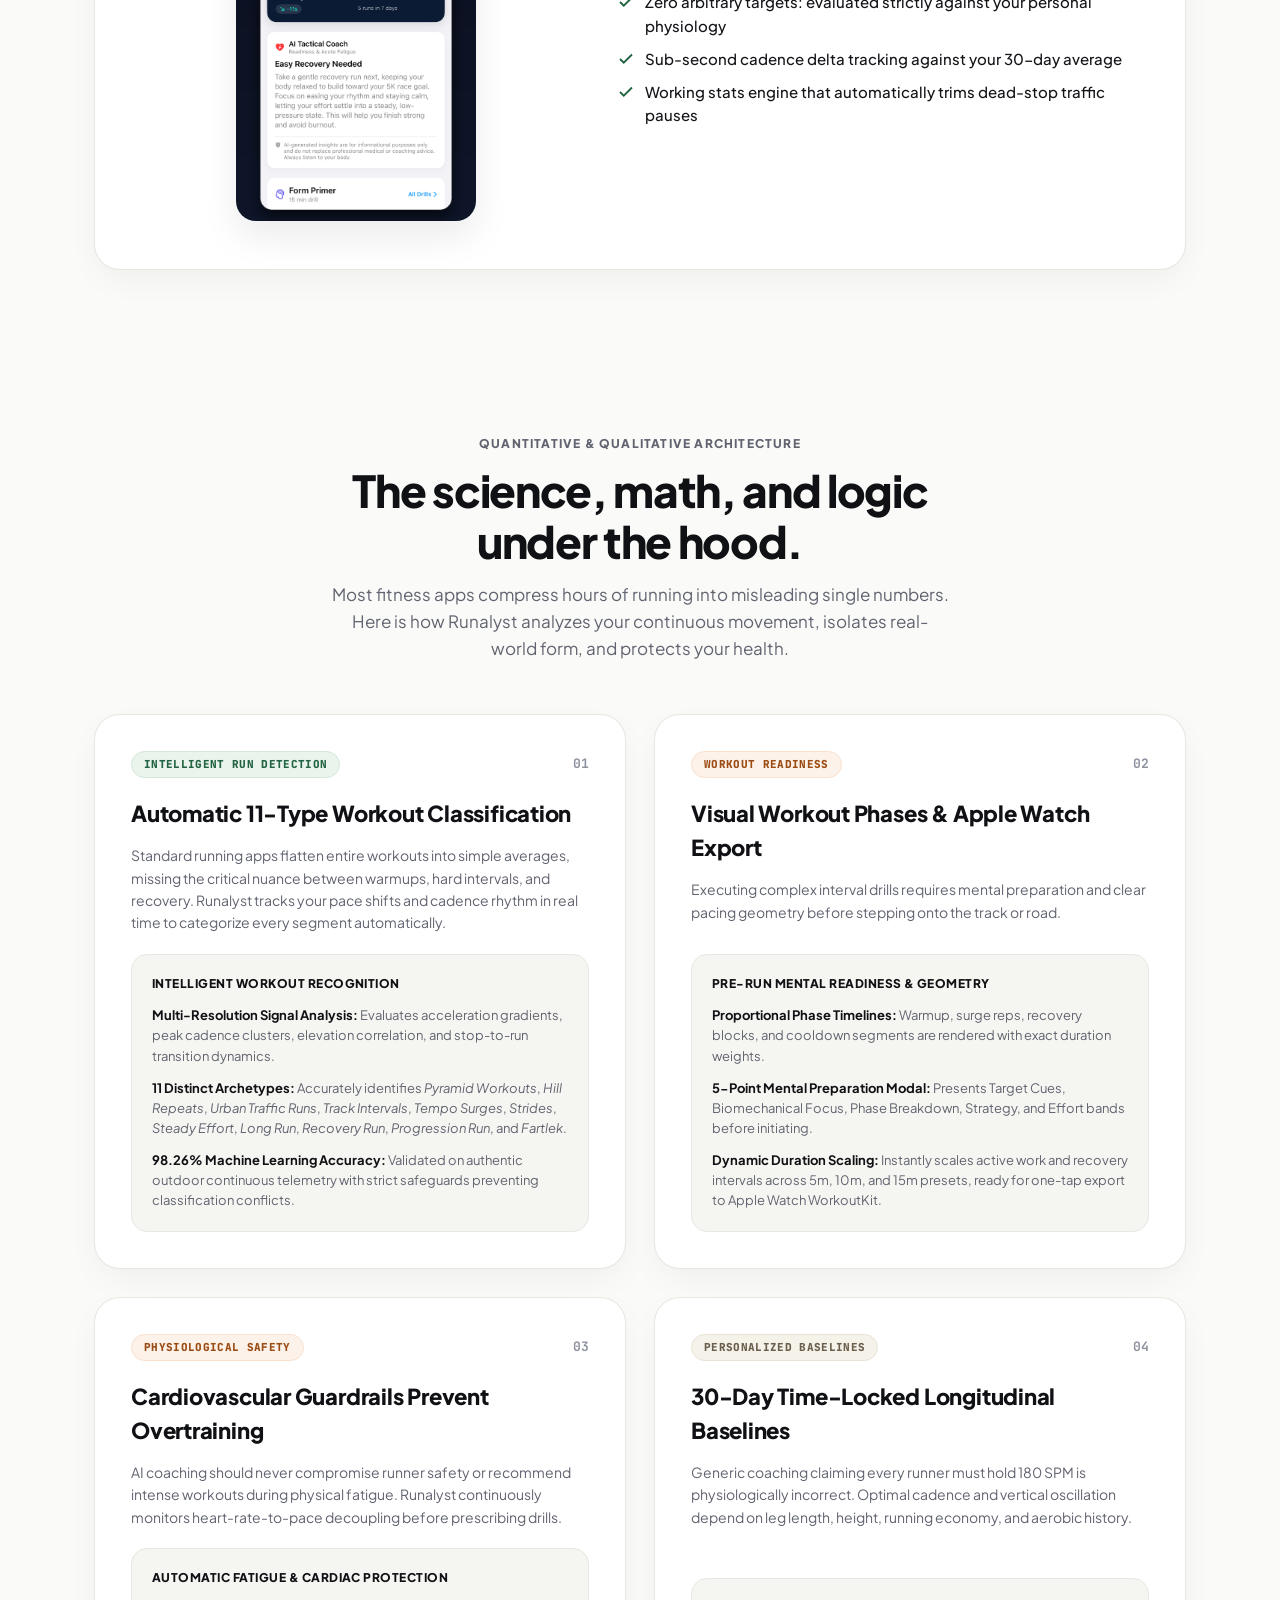
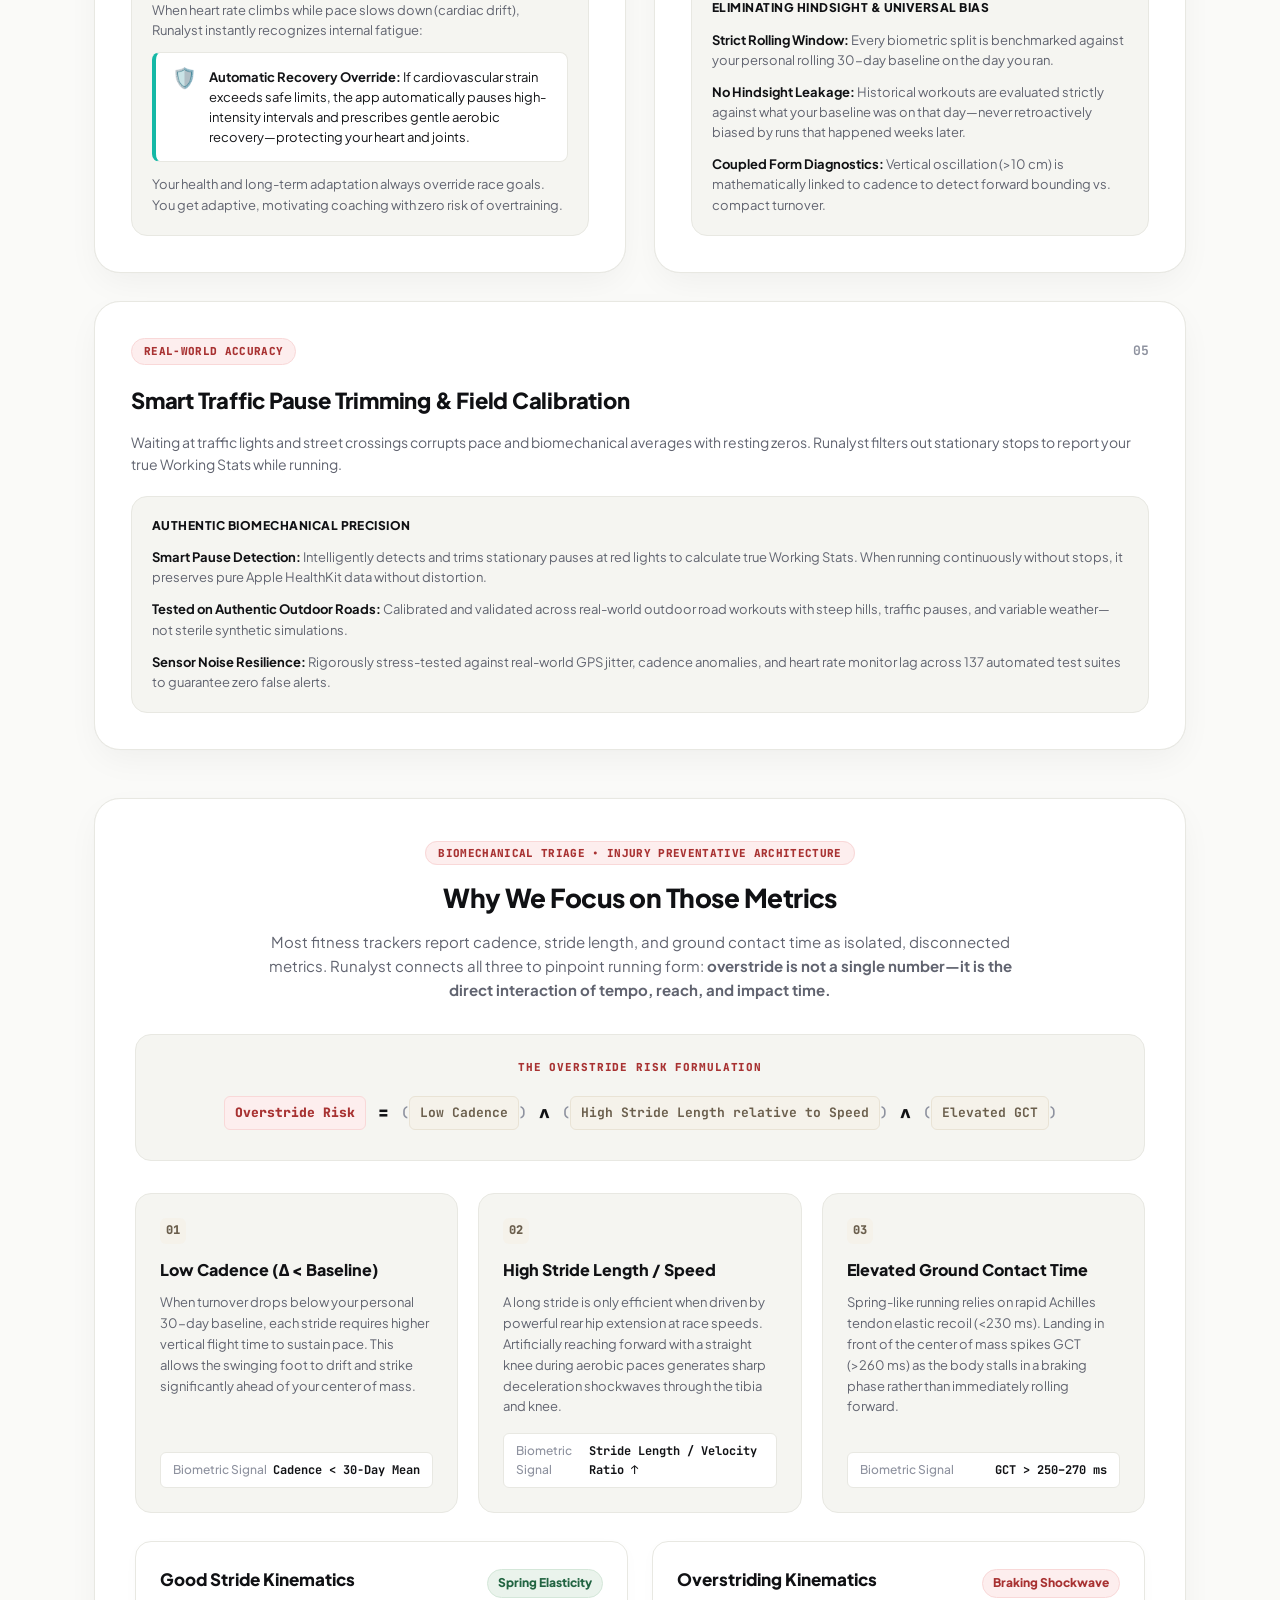
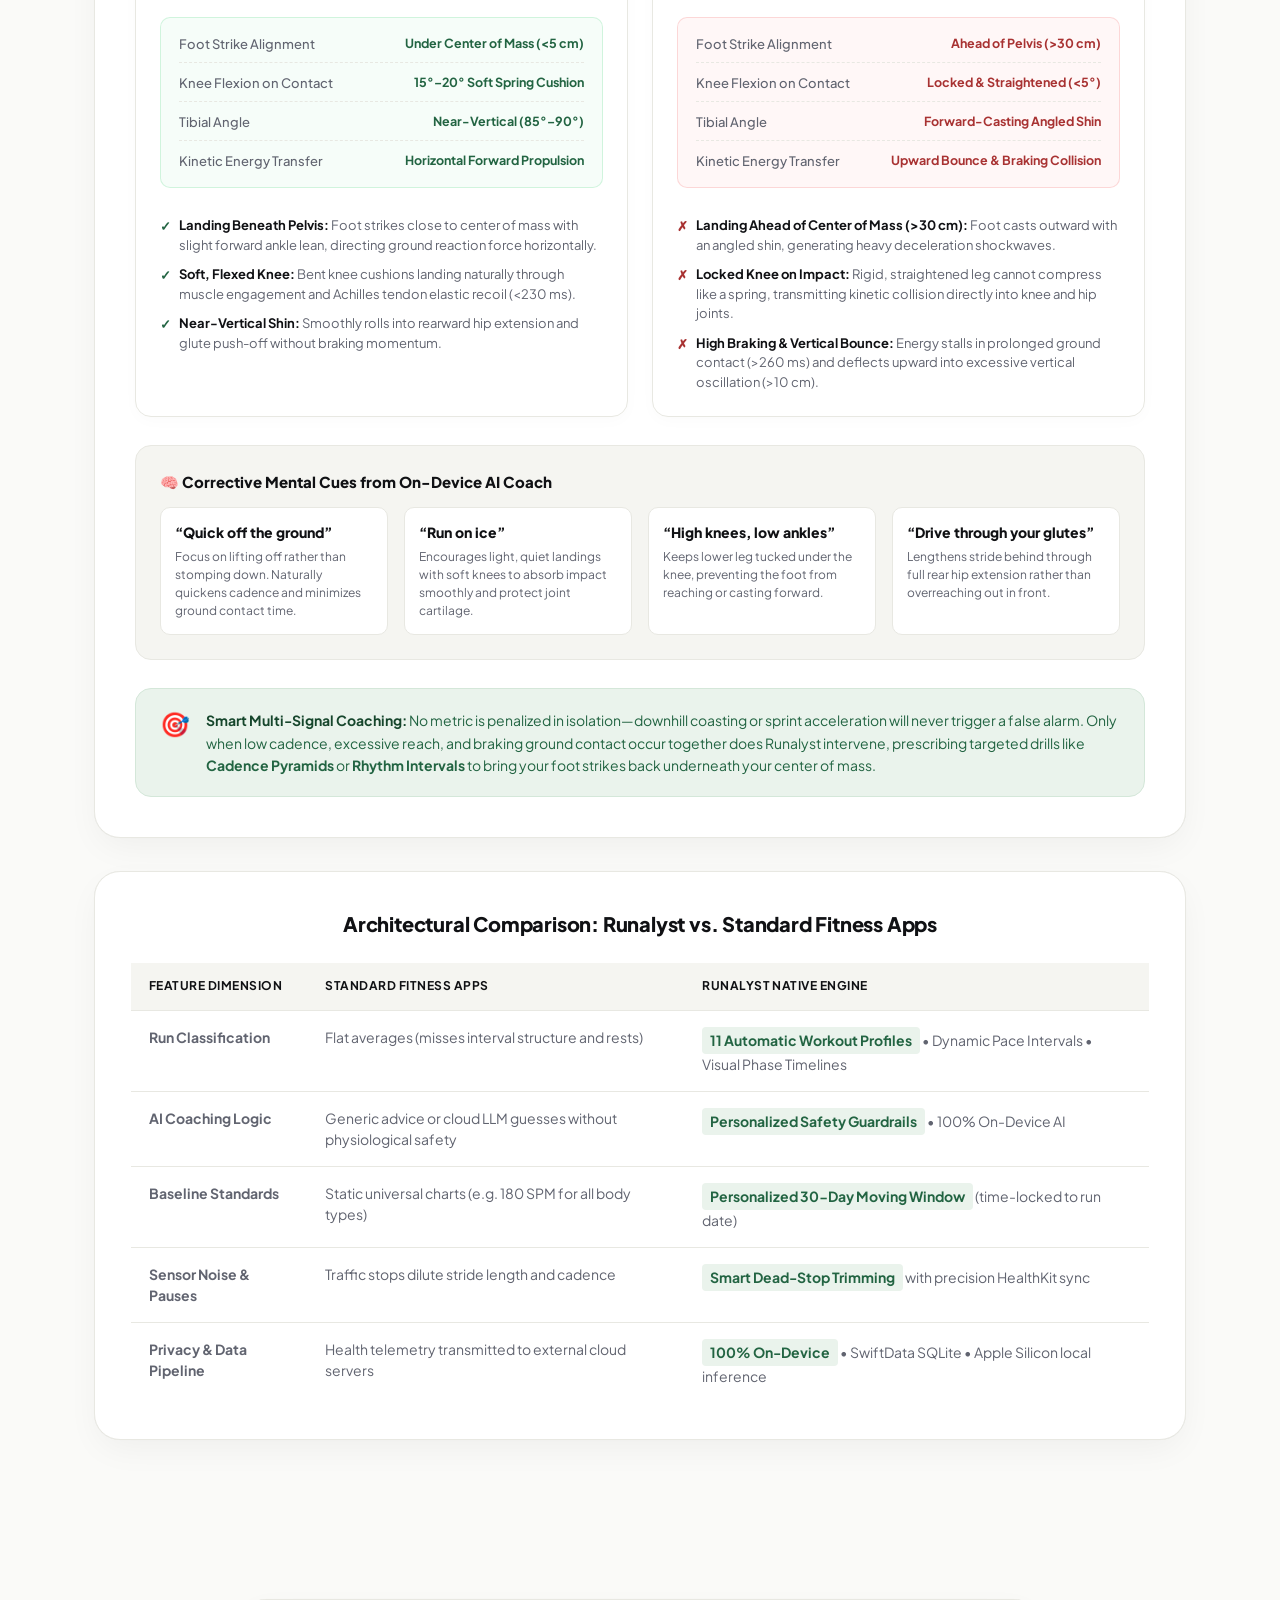
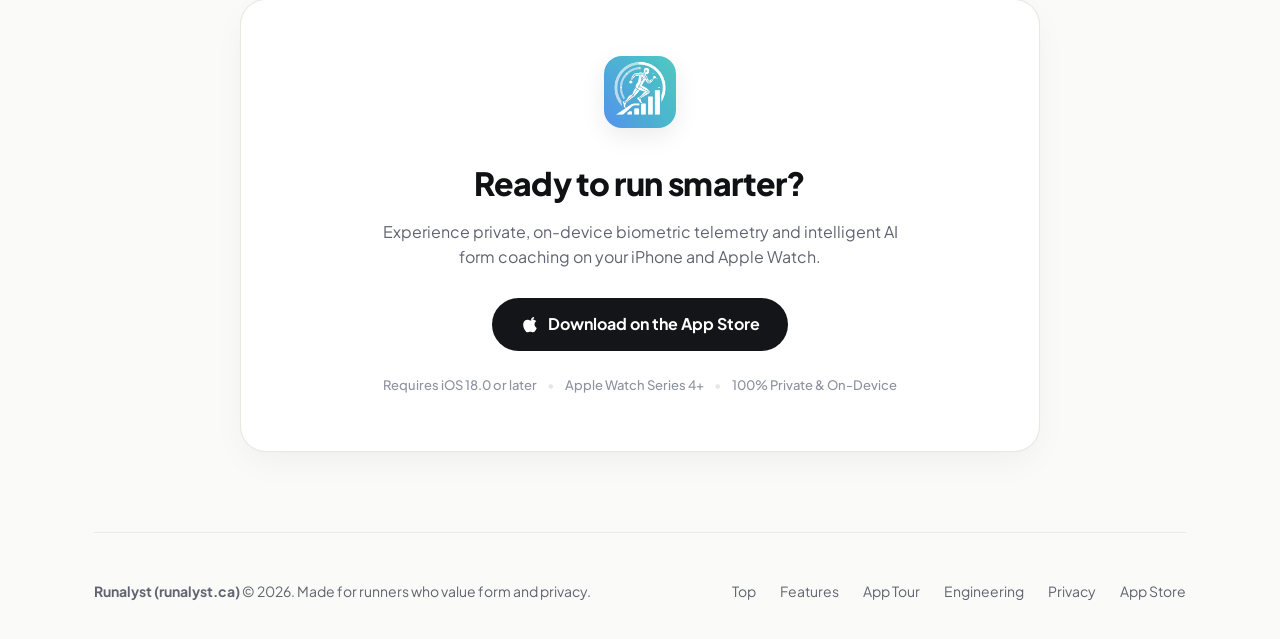
==== commit a2ccf8a3: "feat(website): replace kinematic illustration images with clean telemetry matrix cards - Remove illu" ====
--- a/website/index.html
+++ b/website/index.html
@@ -479,7 +479,7 @@
           </div>
         </div>
 
-        <!-- Kinematic Sports-Science Illustration Comparison -->
+        <!-- Kinematic Sports-Science Comparison -->
         <div class="illustration-comparison-grid">
           <!-- Good Stride Card -->
           <div class="illustration-card">
@@ -487,8 +487,23 @@
               <span class="illustration-card-title">Good Stride Kinematics</span>
               <span class="illustration-badge good">Spring Elasticity</span>
             </div>
-            <div class="illustration-img-wrap">
-              <img src="assets/images/good_stride_illustration.png" alt="Optimal Running Stride Kinematics" class="illustration-img">
+            <div class="kinematic-summary-box good">
+              <div class="summary-stat-row">
+                <span class="stat-k">Foot Strike Alignment</span>
+                <span class="stat-v good">Under Center of Mass (&lt;5 cm)</span>
+              </div>
+              <div class="summary-stat-row">
+                <span class="stat-k">Knee Flexion on Contact</span>
+                <span class="stat-v good">15°–20° Soft Spring Cushion</span>
+              </div>
+              <div class="summary-stat-row">
+                <span class="stat-k">Tibial Angle</span>
+                <span class="stat-v good">Near-Vertical (85°–90°)</span>
+              </div>
+              <div class="summary-stat-row">
+                <span class="stat-k">Kinetic Energy Transfer</span>
+                <span class="stat-v good">Horizontal Forward Propulsion</span>
+              </div>
             </div>
             <ul class="illustration-points">
               <li>
@@ -512,8 +527,23 @@
               <span class="illustration-card-title">Overstriding Kinematics</span>
               <span class="illustration-badge overstride">Braking Shockwave</span>
             </div>
-            <div class="illustration-img-wrap">
-              <img src="assets/images/overstride_illustration.png" alt="Overstride Braking Kinematics" class="illustration-img">
+            <div class="kinematic-summary-box overstride">
+              <div class="summary-stat-row">
+                <span class="stat-k">Foot Strike Alignment</span>
+                <span class="stat-v overstride">Ahead of Pelvis (&gt;30 cm)</span>
+              </div>
+              <div class="summary-stat-row">
+                <span class="stat-k">Knee Flexion on Contact</span>
+                <span class="stat-v overstride">Locked &amp; Straightened (&lt;5°)</span>
+              </div>
+              <div class="summary-stat-row">
+                <span class="stat-k">Tibial Angle</span>
+                <span class="stat-v overstride">Forward-Casting Angled Shin</span>
+              </div>
+              <div class="summary-stat-row">
+                <span class="stat-k">Kinetic Energy Transfer</span>
+                <span class="stat-v overstride">Upward Bounce &amp; Braking Collision</span>
+              </div>
             </div>
             <ul class="illustration-points">
               <li>
--- a/website/styles.css
+++ b/website/styles.css
@@ -1440,24 +1440,57 @@
   border: 1px solid var(--pastel-coral-border);
 }
 
-.illustration-img-wrap {
-  width: 100%;
-  height: 240px;
-  display: flex;
-  align-items: center;
-  justify-content: center;
+.kinematic-summary-box {
   background: var(--bg-card-subtle);
   border: 1px solid var(--border-card);
   border-radius: var(--radius-sm);
-  margin-bottom: 18px;
-  overflow: hidden;
-  padding: 16px;
-}
-
-.illustration-img {
-  max-width: 100%;
-  max-height: 100%;
-  object-fit: contain;
+  padding: 16px 18px;
+  margin-bottom: 20px;
+  display: flex;
+  flex-direction: column;
+  gap: 10px;
+}
+
+.kinematic-summary-box.good {
+  background: rgba(34, 197, 94, 0.04);
+  border-color: rgba(34, 197, 94, 0.18);
+}
+
+.kinematic-summary-box.overstride {
+  background: rgba(239, 68, 68, 0.04);
+  border-color: rgba(239, 68, 68, 0.18);
+}
+
+.summary-stat-row {
+  display: flex;
+  justify-content: space-between;
+  align-items: center;
+  font-size: 13px;
+  padding-bottom: 8px;
+  border-bottom: 1px dashed var(--border-card);
+}
+
+.summary-stat-row:last-child {
+  padding-bottom: 0;
+  border-bottom: none;
+}
+
+.stat-k {
+  color: var(--text-muted);
+  font-weight: 500;
+}
+
+.stat-v {
+  font-weight: 700;
+  font-size: 12.5px;
+}
+
+.stat-v.good {
+  color: var(--pastel-sage-text);
+}
+
+.stat-v.overstride {
+  color: var(--pastel-coral-text);
 }
 
 .illustration-card-title {
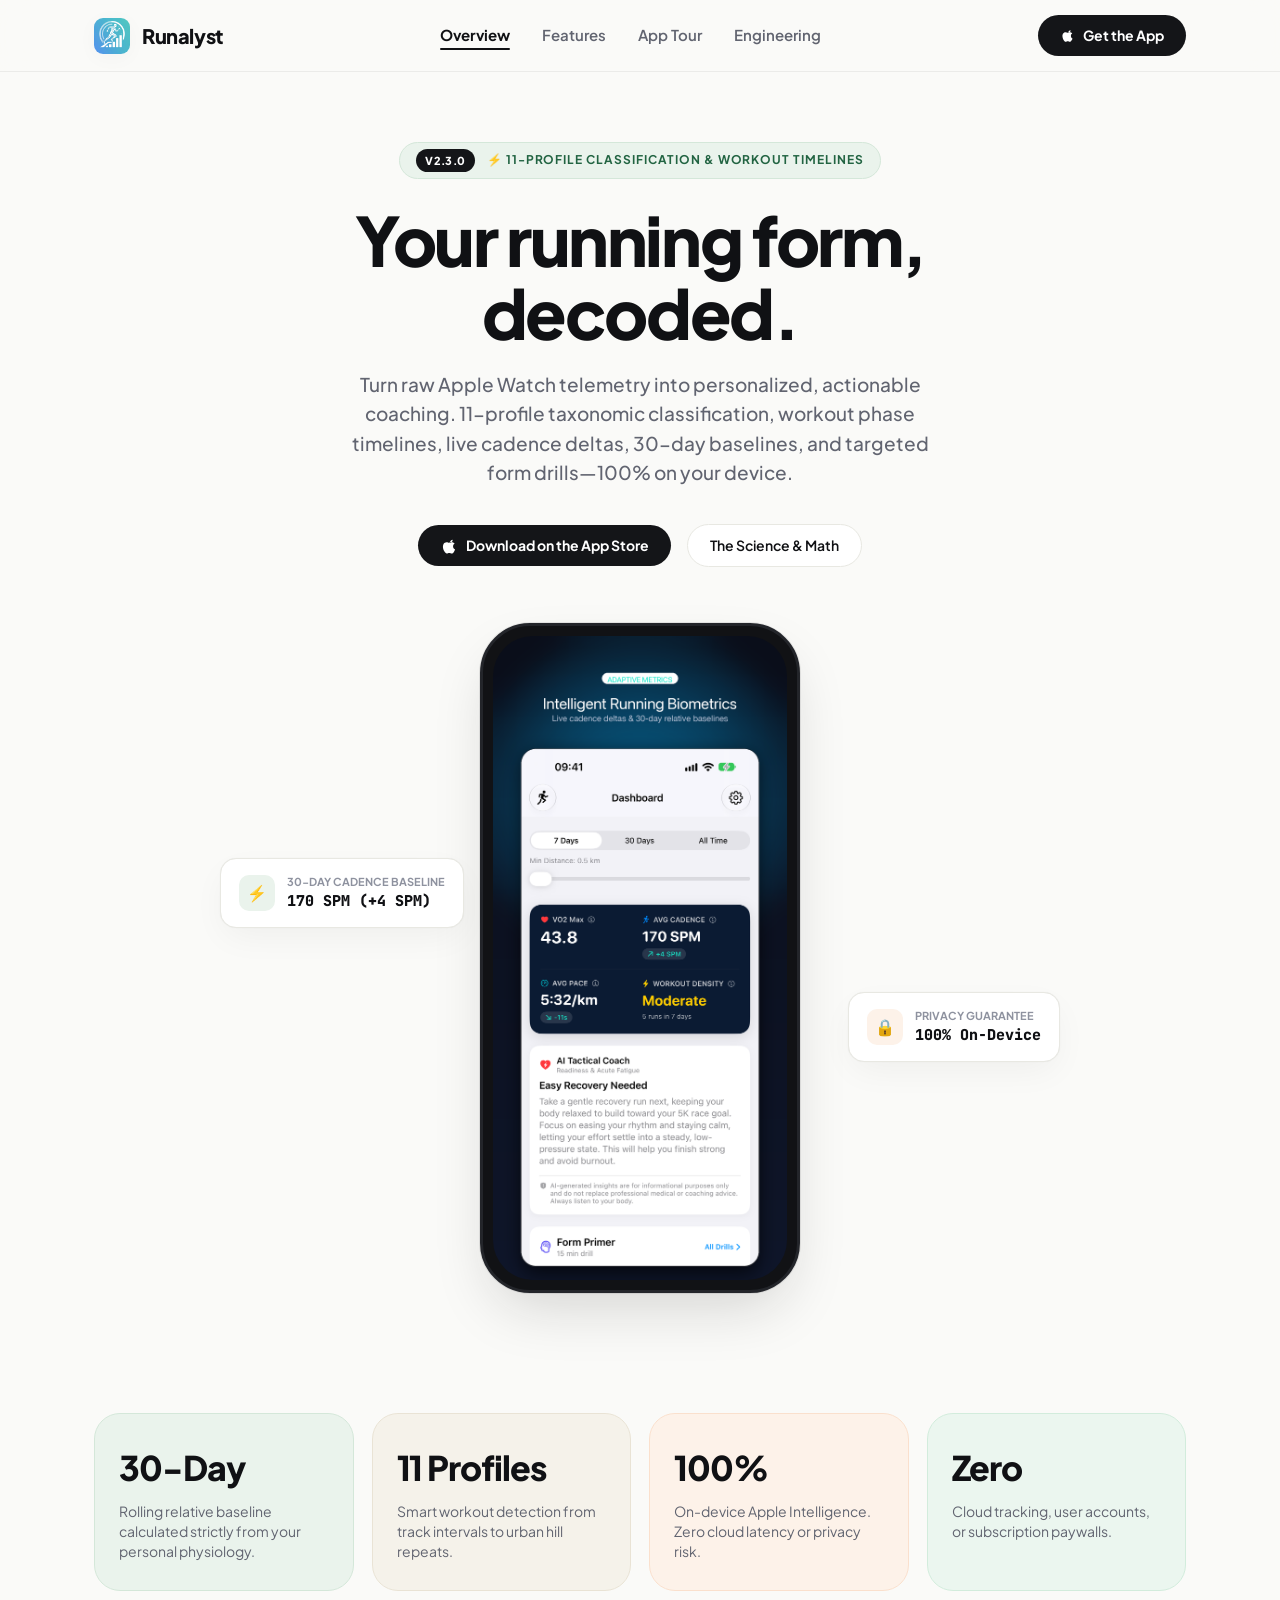
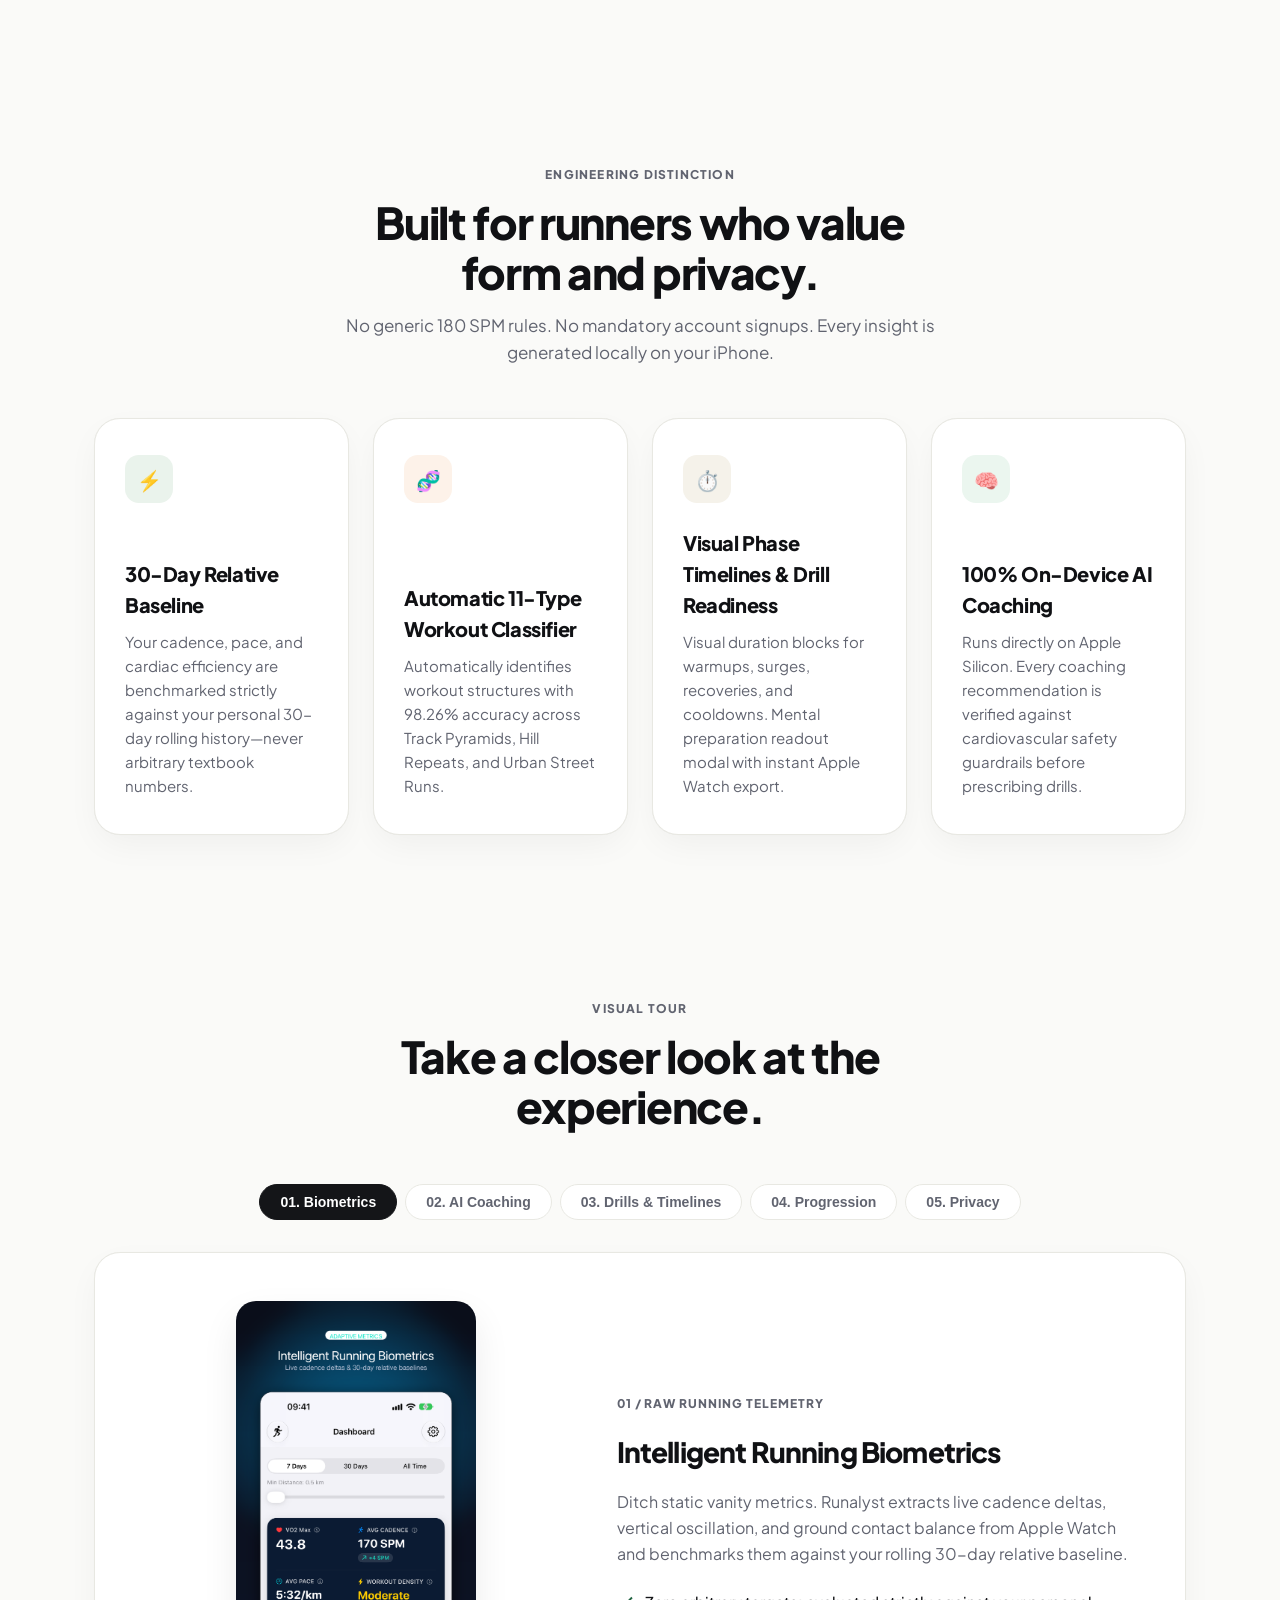
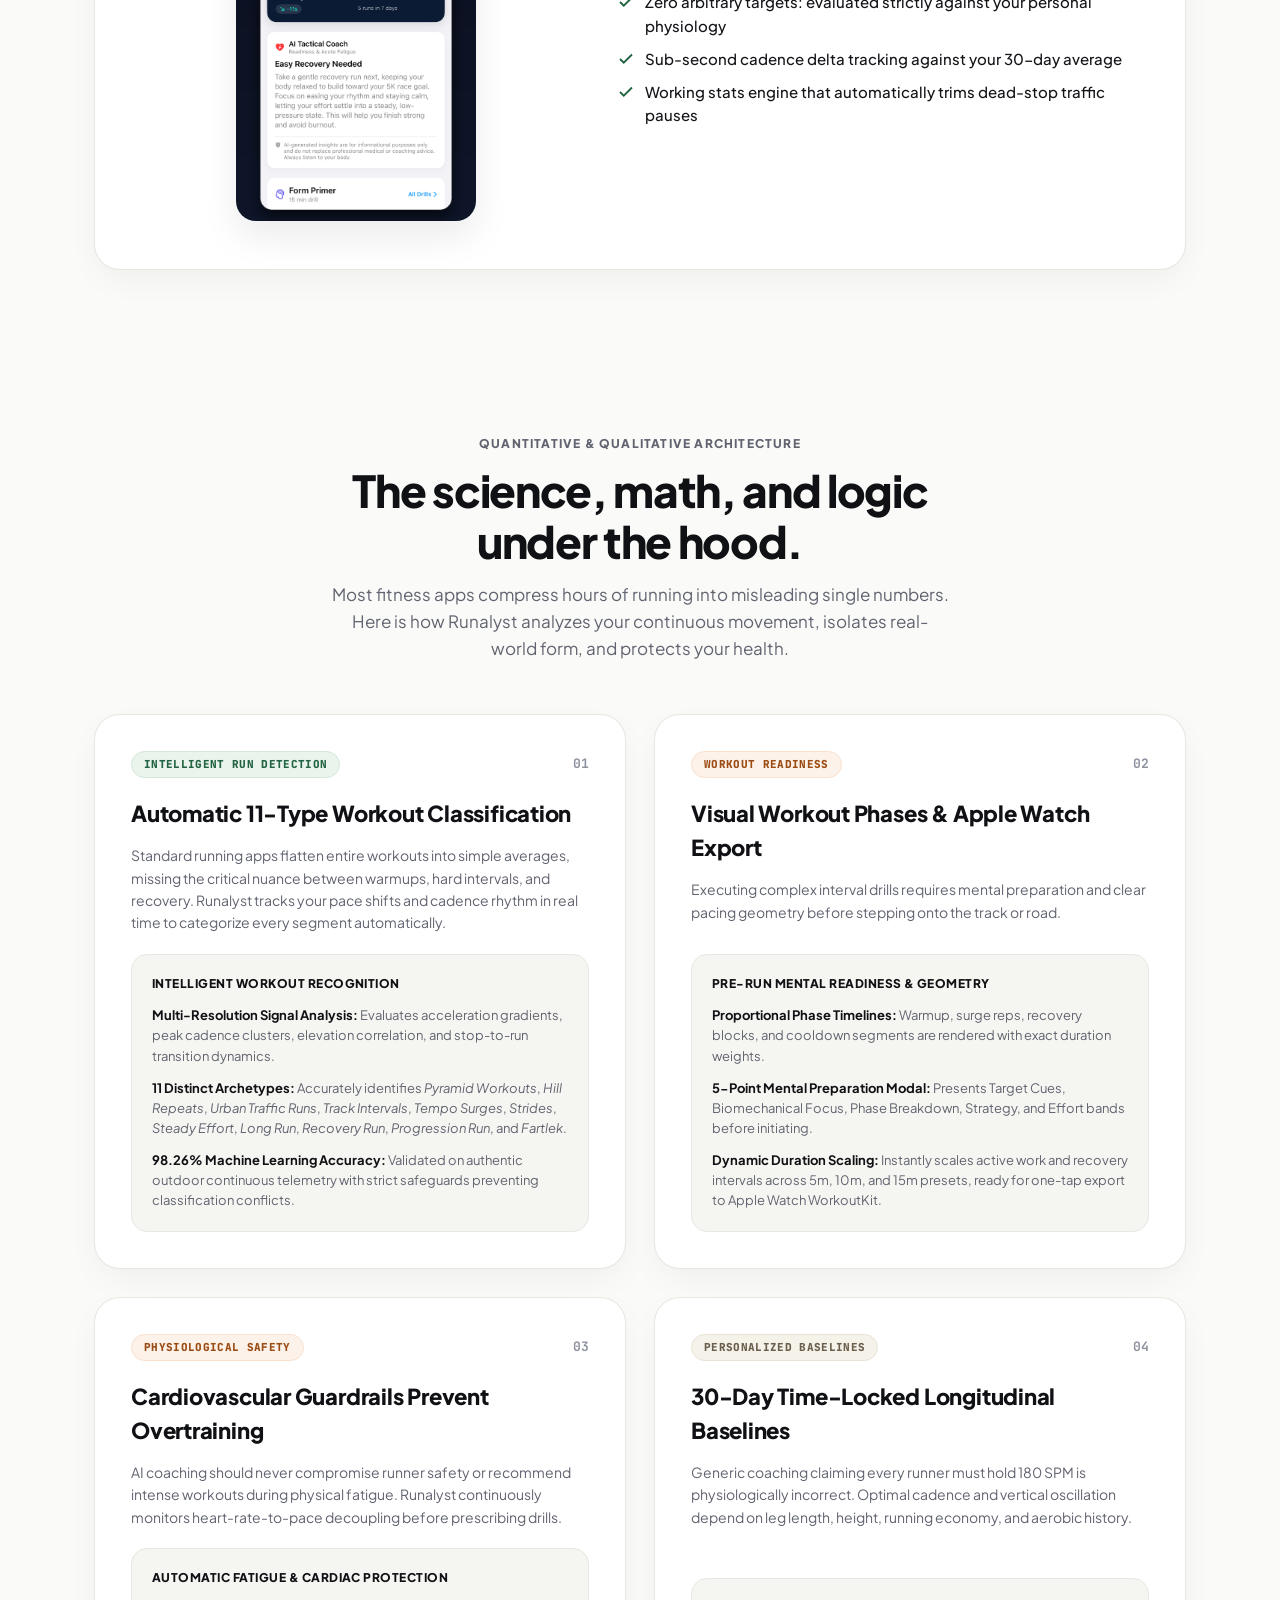
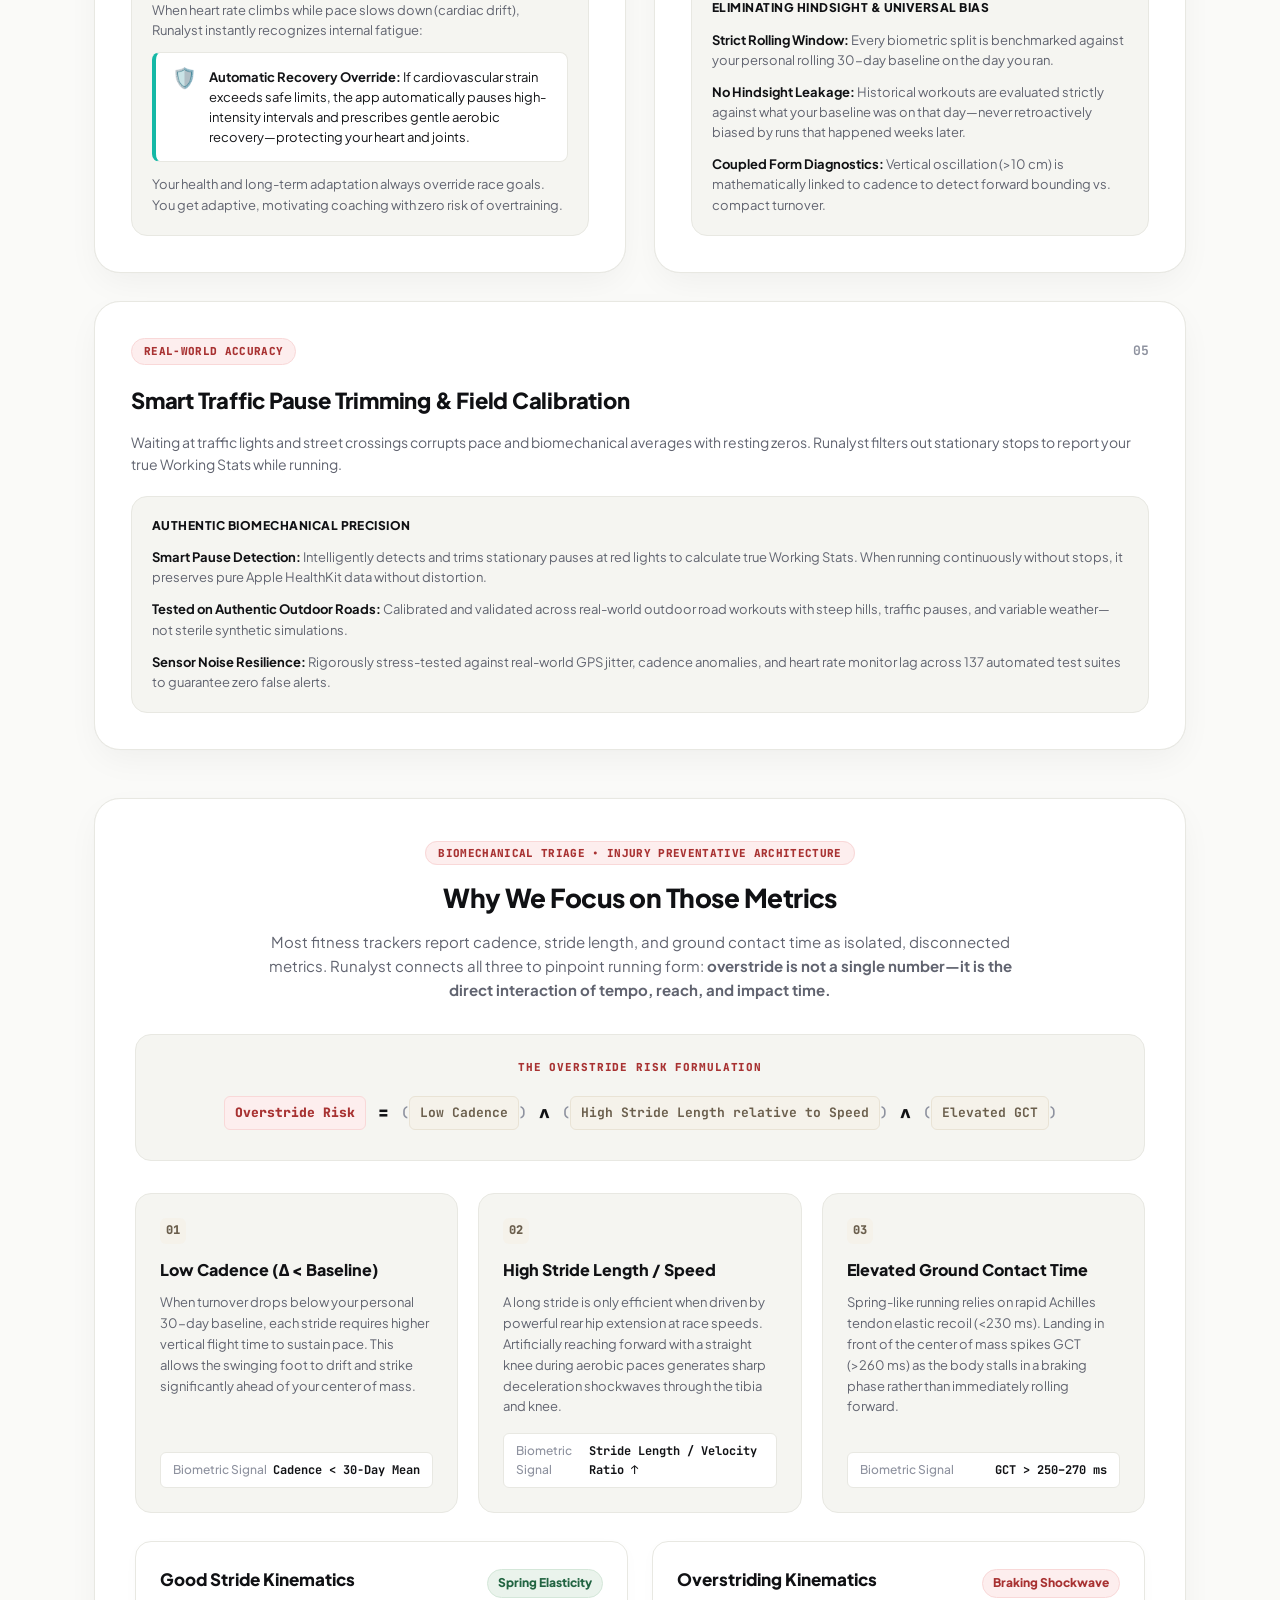
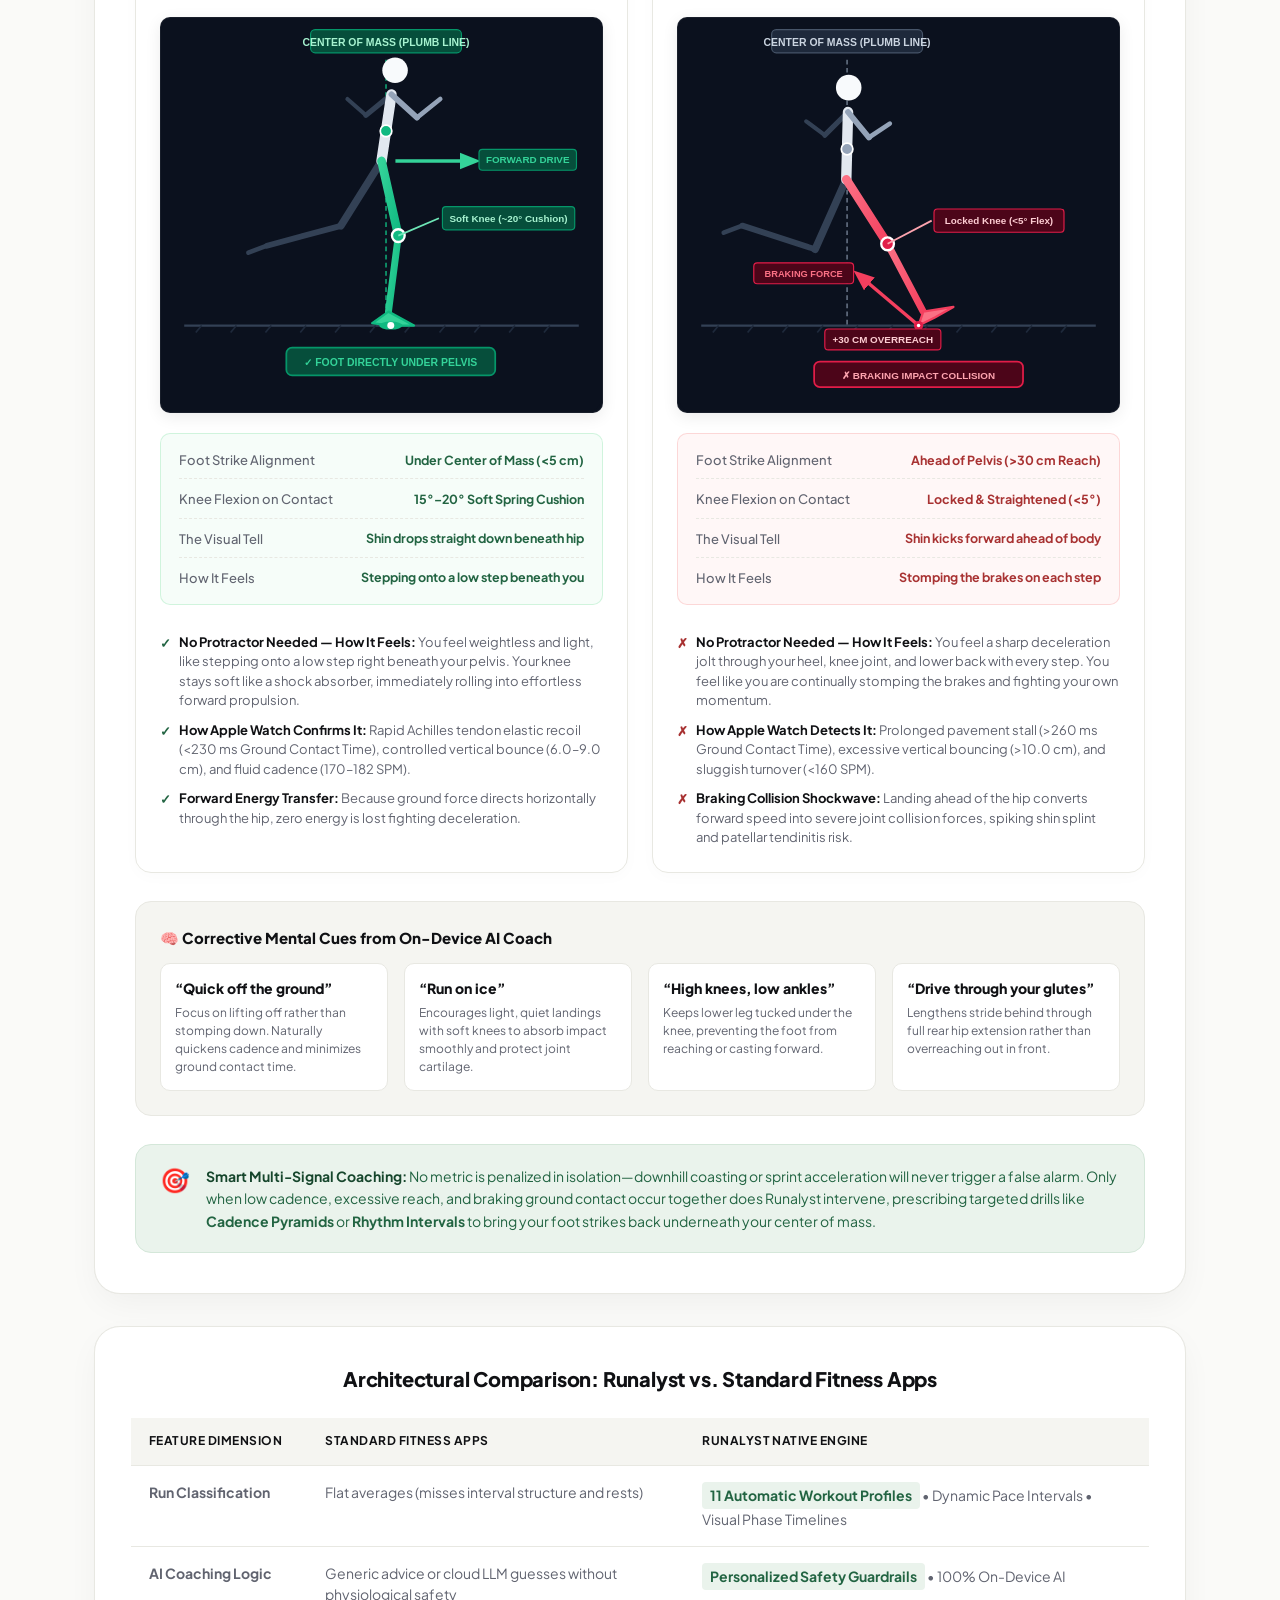
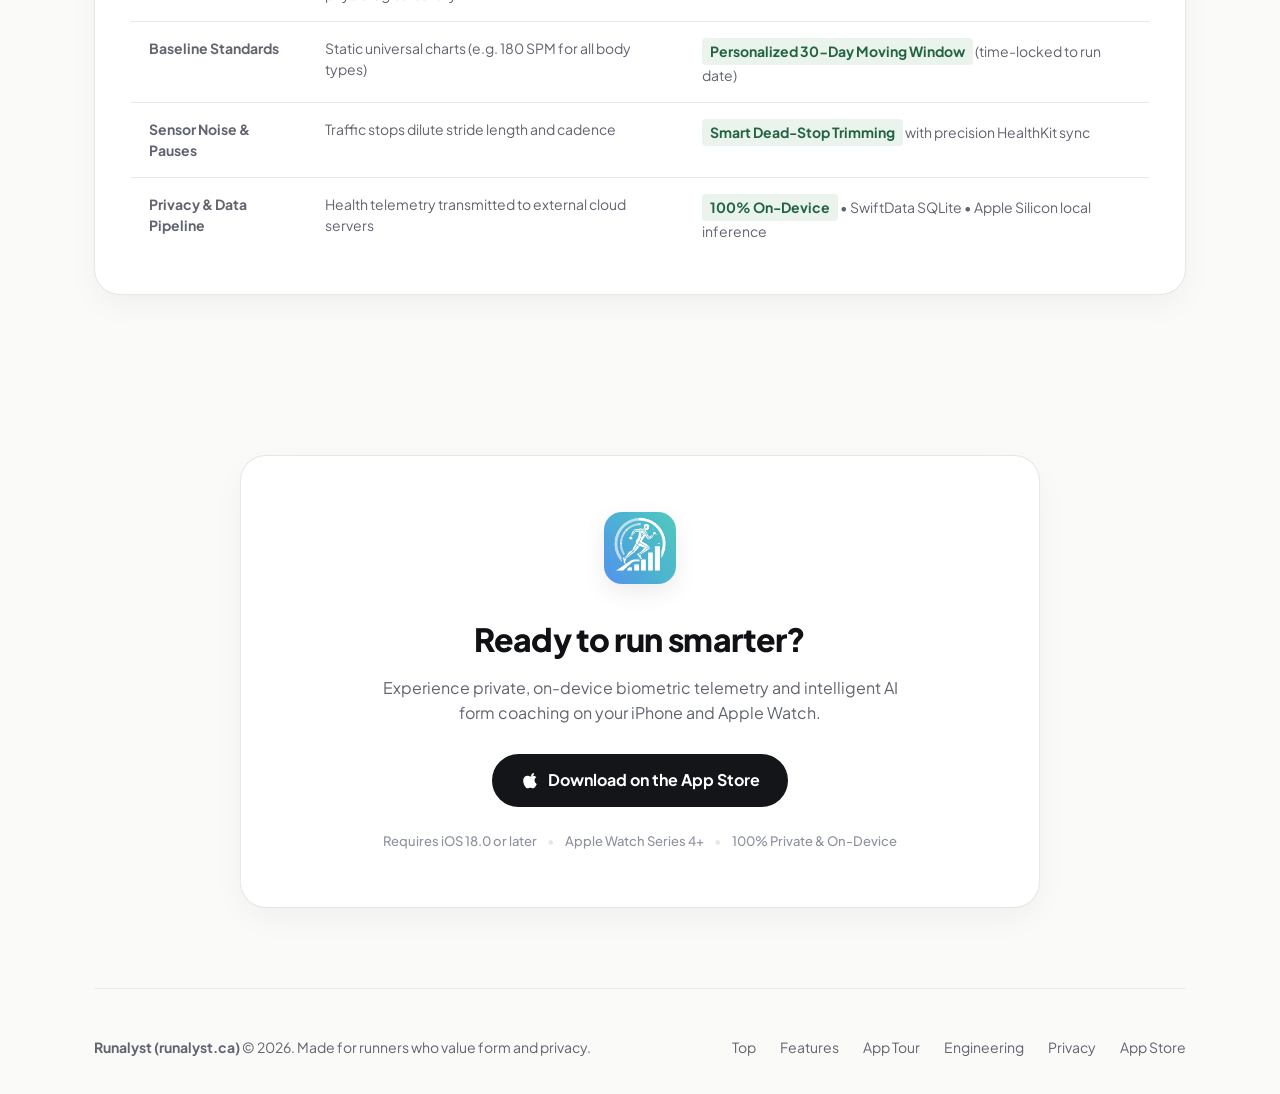
==== commit 5f3ab101: "feat(website): embed mathematically exact vector SVG kinematic diagrams and sensory feeling cues" ====
--- a/website/index.html
+++ b/website/index.html
@@ -479,7 +479,7 @@
           </div>
         </div>
 
-        <!-- Kinematic Sports-Science Comparison -->
+                <!-- Kinematic Sports-Science Comparison -->
         <div class="illustration-comparison-grid">
           <!-- Good Stride Card -->
           <div class="illustration-card">
@@ -487,6 +487,78 @@
               <span class="illustration-card-title">Good Stride Kinematics</span>
               <span class="illustration-badge good">Spring Elasticity</span>
             </div>
+            
+            <!-- Mathematical Vector Kinematic Diagram -->
+            <div class="kinematic-svg-container">
+              <svg class="kinematic-svg" viewBox="0 0 380 340" xmlns="http://www.w3.org/2000/svg">
+  <defs>
+    <linearGradient id="goodBoneGrad" x1="0%" y1="0%" x2="100%" y2="100%">
+      <stop offset="0%" stop-color="#34d399"/>
+      <stop offset="100%" stop-color="#10b981"/>
+    </linearGradient>
+    <marker id="goodArrow" viewBox="0 0 10 10" refX="7" refY="5" markerWidth="6" markerHeight="6" orient="auto-start-reverse">
+      <path d="M 0 1 L 10 5 L 0 9 z" fill="#34d399"/>
+    </marker>
+  </defs>
+
+  <!-- Dark slate backdrop -->
+  <rect width="380" height="340" rx="14" fill="#0b111e"/>
+  
+  <!-- Ground surface datum -->
+  <line x1="20" y1="265" x2="360" y2="265" stroke="#334155" stroke-width="2"/>
+  <path d="M 30 271 L 35 265 M 60 271 L 65 265 M 90 271 L 95 265 M 120 271 L 125 265 M 150 271 L 155 265 M 180 271 L 185 265 M 210 271 L 215 265 M 240 271 L 245 265 M 270 271 L 275 265 M 300 271 L 305 265 M 330 271 L 335 265" stroke="#1e293b" stroke-width="1.5"/>
+
+  <!-- Plumb Line from Center of Mass (COM) -->
+  <line x1="193.9" y1="36" x2="193.9" y2="265" stroke="#10b981" stroke-width="1.5" stroke-dasharray="4 3" opacity="0.8"/>
+  
+  <!-- Center of Mass Badge at Top (Safe clearance above head) -->
+  <rect x="128.9" y="10" width="130" height="20" rx="4" fill="#064e3b" stroke="#059669" stroke-width="1"/>
+  <text x="193.9" y="24" fill="#a7f3d0" font-size="9" font-family="-apple-system, BlinkMacSystemFont, 'Inter', sans-serif" font-weight="700" text-anchor="middle">CENTER OF MASS (PLUMB LINE)</text>
+
+  <!-- Forward Drive Vector Arrow from Pelvis -->
+  <line x1="202.0" y1="123.2" x2="270.0" y2="123.2" stroke="#34d399" stroke-width="3" marker-end="url(#goodArrow)"/>
+  <rect x="274.0" y="113.2" width="84" height="18" rx="3" fill="#064e3b" stroke="#059669" stroke-width="1"/>
+  <text x="316.0" y="125.2" fill="#34d399" font-size="8.5" font-family="-apple-system, BlinkMacSystemFont, 'Inter', sans-serif" font-weight="700" text-anchor="middle">FORWARD DRIVE</text>
+
+  <!-- Trailing Arm (Background) -->
+  <line x1="198.6" y1="65.8" x2="176.6" y2="83.8" stroke="#334155" stroke-width="4.5" stroke-linecap="round"/>
+  <line x1="176.6" y1="83.8" x2="160.6" y2="69.8" stroke="#334155" stroke-width="3.5" stroke-linecap="round"/>
+
+  <!-- Trailing Leg (Background) -->
+  <line x1="190.0" y1="123.2" x2="155.0" y2="179.1" stroke="#334155" stroke-width="6.5" stroke-linecap="round"/>
+  <line x1="155.0" y1="179.1" x2="91.3" y2="196.2" stroke="#334155" stroke-width="5" stroke-linecap="round"/>
+  <line x1="91.3" y1="196.2" x2="75.3" y2="202.2" stroke="#334155" stroke-width="4" stroke-linecap="round"/>
+
+  <!-- Torso & Head -->
+  <line x1="190.0" y1="123.2" x2="198.6" y2="65.8" stroke="#e2e8f0" stroke-width="9" stroke-linecap="round"/>
+  <circle cx="201.7" cy="45.0" r="11" fill="#f8fafc"/>
+  <circle cx="193.9" cy="97.3" r="5" fill="#10b981" stroke="#ffffff" stroke-width="1.5"/>
+
+  <!-- Lead Leg (Foreground - Active Spring) -->
+  <line x1="190.0" y1="123.2" x2="204.5" y2="187.5" stroke="url(#goodBoneGrad)" stroke-width="7.5" stroke-linecap="round"/>
+  <line x1="204.5" y1="187.5" x2="196.0" y2="253.0" stroke="url(#goodBoneGrad)" stroke-width="6" stroke-linecap="round"/>
+  <path d="M 182.0 263.0 L 196.0 253.0 L 218.0 265.0 L 198.0 265.0 Z" fill="#34d399" stroke="#10b981" stroke-width="2" stroke-linejoin="round"/>
+
+  <!-- Knee Joint Spring Cushion Callout -->
+  <circle cx="204.5" cy="187.5" r="5.5" fill="#10b981" stroke="#ffffff" stroke-width="2"/>
+  <line x1="204.5" y1="187.5" x2="239.5" y2="172.5" stroke="#6ee7b7" stroke-width="1.5"/>
+  <rect x="242.5" y="162.5" width="114" height="20" rx="3" fill="#064e3b" stroke="#059669" stroke-width="1"/>
+  <text x="299.5" y="175.5" fill="#a7f3d0" font-size="8.5" font-family="-apple-system, BlinkMacSystemFont, 'Inter', sans-serif" font-weight="600" text-anchor="middle">Soft Knee (~20° Cushion)</text>
+
+  <!-- Lead Arm (Foreground) -->
+  <line x1="198.6" y1="65.8" x2="220.6" y2="85.8" stroke="#94a3b8" stroke-width="5" stroke-linecap="round"/>
+  <line x1="220.6" y1="85.8" x2="240.6" y2="69.8" stroke="#94a3b8" stroke-width="4" stroke-linecap="round"/>
+
+  <!-- Ground Contact & Plumb Line Alignment Indicator -->
+  <ellipse cx="198.0" cy="265.0" rx="10" ry="3.5" fill="#10b981"/>
+  <circle cx="198.0" cy="265.0" r="3" fill="#ffffff"/>
+  
+  <!-- Alignment Badge Below Ground -->
+  <rect x="108.0" y="284" width="180" height="24" rx="5" fill="#064e3b" stroke="#059669" stroke-width="1.5"/>
+  <text x="198.0" y="300" fill="#34d399" font-size="9" font-family="-apple-system, BlinkMacSystemFont, 'Inter', sans-serif" font-weight="700" text-anchor="middle">✓ FOOT DIRECTLY UNDER PELVIS</text>
+</svg>
+            </div>
+
             <div class="kinematic-summary-box good">
               <div class="summary-stat-row">
                 <span class="stat-k">Foot Strike Alignment</span>
@@ -497,26 +569,27 @@
                 <span class="stat-v good">15°–20° Soft Spring Cushion</span>
               </div>
               <div class="summary-stat-row">
-                <span class="stat-k">Tibial Angle</span>
-                <span class="stat-v good">Near-Vertical (85°–90°)</span>
+                <span class="stat-k">The Visual Tell</span>
+                <span class="stat-v good">Shin drops straight down beneath hip</span>
               </div>
               <div class="summary-stat-row">
-                <span class="stat-k">Kinetic Energy Transfer</span>
-                <span class="stat-v good">Horizontal Forward Propulsion</span>
+                <span class="stat-k">How It Feels</span>
+                <span class="stat-v good">Stepping onto a low step beneath you</span>
               </div>
             </div>
+
             <ul class="illustration-points">
               <li>
                 <span class="point-icon good">✓</span>
-                <div><strong>Landing Beneath Pelvis:</strong> Foot strikes close to center of mass with slight forward ankle lean, directing ground reaction force horizontally.</div>
+                <div><strong>No Protractor Needed — How It Feels:</strong> You feel weightless and light, like stepping onto a low step right beneath your pelvis. Your knee stays soft like a shock absorber, immediately rolling into effortless forward propulsion.</div>
               </li>
               <li>
                 <span class="point-icon good">✓</span>
-                <div><strong>Soft, Flexed Knee:</strong> Bent knee cushions landing naturally through muscle engagement and Achilles tendon elastic recoil (&lt;230 ms).</div>
+                <div><strong>How Apple Watch Confirms It:</strong> Rapid Achilles tendon elastic recoil (&lt;230 ms Ground Contact Time), controlled vertical bounce (6.0–9.0 cm), and fluid cadence (170–182 SPM).</div>
               </li>
               <li>
                 <span class="point-icon good">✓</span>
-                <div><strong>Near-Vertical Shin:</strong> Smoothly rolls into rearward hip extension and glute push-off without braking momentum.</div>
+                <div><strong>Forward Energy Transfer:</strong> Because ground force directs horizontally through the hip, zero energy is lost fighting deceleration.</div>
               </li>
             </ul>
           </div>
@@ -527,36 +600,116 @@
               <span class="illustration-card-title">Overstriding Kinematics</span>
               <span class="illustration-badge overstride">Braking Shockwave</span>
             </div>
+
+            <!-- Mathematical Vector Kinematic Diagram -->
+            <div class="kinematic-svg-container">
+              <svg class="kinematic-svg" viewBox="0 0 380 340" xmlns="http://www.w3.org/2000/svg">
+  <defs>
+    <linearGradient id="badBoneGrad" x1="0%" y1="0%" x2="100%" y2="100%">
+      <stop offset="0%" stop-color="#fb7185"/>
+      <stop offset="100%" stop-color="#f43f5e"/>
+    </linearGradient>
+    <marker id="badArrow" viewBox="0 0 10 10" refX="7" refY="5" markerWidth="6" markerHeight="6" orient="auto-start-reverse">
+      <path d="M 0 1 L 10 5 L 0 9 z" fill="#f43f5e"/>
+    </marker>
+  </defs>
+
+  <!-- Dark slate backdrop -->
+  <rect width="380" height="340" rx="14" fill="#0b111e"/>
+  
+  <!-- Ground surface datum -->
+  <line x1="20" y1="265" x2="360" y2="265" stroke="#334155" stroke-width="2"/>
+  <path d="M 30 271 L 35 265 M 60 271 L 65 265 M 90 271 L 95 265 M 120 271 L 125 265 M 150 271 L 155 265 M 180 271 L 185 265 M 210 271 L 215 265 M 240 271 L 245 265 M 270 271 L 275 265 M 300 271 L 305 265 M 330 271 L 335 265" stroke="#1e293b" stroke-width="1.5"/>
+
+  <!-- Plumb Line from Center of Mass (COM) -->
+  <line x1="145.7" y1="36" x2="145.7" y2="265" stroke="#94a3b8" stroke-width="1.5" stroke-dasharray="4 3" opacity="0.6"/>
+  
+  <!-- Center of Mass Badge at Top -->
+  <rect x="80.7" y="10" width="130" height="20" rx="4" fill="#1e293b" stroke="#475569" stroke-width="1"/>
+  <text x="145.7" y="24" fill="#cbd5e1" font-size="9" font-family="-apple-system, BlinkMacSystemFont, 'Inter', sans-serif" font-weight="700" text-anchor="middle">CENTER OF MASS (PLUMB LINE)</text>
+
+  <!-- Trailing Arm (Background) -->
+  <line x1="146.5" y1="81.0" x2="126.5" y2="101.0" stroke="#334155" stroke-width="4.5" stroke-linecap="round"/>
+  <line x1="126.5" y1="101.0" x2="110.5" y2="89.0" stroke="#334155" stroke-width="3.5" stroke-linecap="round"/>
+
+  <!-- Trailing Leg (Background) -->
+  <line x1="145.0" y1="139.0" x2="118.2" y2="199.3" stroke="#334155" stroke-width="6.5" stroke-linecap="round"/>
+  <line x1="118.2" y1="199.3" x2="55.4" y2="178.9" stroke="#334155" stroke-width="5" stroke-linecap="round"/>
+  <line x1="55.4" y1="178.9" x2="39.4" y2="184.9" stroke="#334155" stroke-width="4" stroke-linecap="round"/>
+
+  <!-- Torso & Head (Upright, zero forward momentum) -->
+  <line x1="145.0" y1="139.0" x2="146.5" y2="81.0" stroke="#e2e8f0" stroke-width="9" stroke-linecap="round"/>
+  <circle cx="147.1" cy="60.0" r="11" fill="#f8fafc"/>
+  <circle cx="145.7" cy="112.9" r="5" fill="#94a3b8" stroke="#ffffff" stroke-width="1.5"/>
+
+  <!-- Lead Leg (Foreground - Locked Straight Knee) -->
+  <line x1="145.0" y1="139.0" x2="180.6" y2="194.6" stroke="url(#badBoneGrad)" stroke-width="7.5" stroke-linecap="round"/>
+  <line x1="180.6" y1="194.6" x2="211.3" y2="253.0" stroke="url(#badBoneGrad)" stroke-width="6" stroke-linecap="round"/>
+  <path d="M 207.3 265.0 L 211.3 253.0 L 237.3 249.0 L 221.3 258.0 Z" fill="#fb7185" stroke="#f43f5e" stroke-width="2" stroke-linejoin="round"/>
+
+  <!-- Locked Knee Warning Callout (Cleanly in open space to the right) -->
+  <circle cx="180.6" cy="194.6" r="5.5" fill="#e11d48" stroke="#ffffff" stroke-width="2"/>
+  <line x1="180.6" y1="194.6" x2="218.6" y2="174.6" stroke="#fda4af" stroke-width="1.5"/>
+  <rect x="220.6" y="164.6" width="112" height="20" rx="3" fill="#4c0519" stroke="#e11d48" stroke-width="1"/>
+  <text x="276.6" y="177.6" fill="#fecdd3" font-size="8.5" font-family="-apple-system, BlinkMacSystemFont, 'Inter', sans-serif" font-weight="700" text-anchor="middle">Locked Knee (&lt;5° Flex)</text>
+
+  <!-- Braking Force Vector Arrow (Backward & Upward Shockwave) -->
+  <line x1="207.3" y1="265.0" x2="155.3" y2="221.0" stroke="#f43f5e" stroke-width="3" marker-end="url(#badArrow)"/>
+  <rect x="65.3" y="211.0" width="86" height="18" rx="3" fill="#4c0519" stroke="#e11d48" stroke-width="1"/>
+  <text x="108.3" y="223.0" fill="#fb7185" font-size="8" font-family="-apple-system, BlinkMacSystemFont, 'Inter', sans-serif" font-weight="700" text-anchor="middle">BRAKING FORCE</text>
+
+  <!-- Lead Arm (Foreground) -->
+  <line x1="146.5" y1="81.0" x2="164.5" y2="103.0" stroke="#94a3b8" stroke-width="5" stroke-linecap="round"/>
+  <line x1="164.5" y1="103.0" x2="182.5" y2="91.0" stroke="#94a3b8" stroke-width="4" stroke-linecap="round"/>
+
+  <!-- Collision Point at Ground -->
+  <circle cx="207.3" cy="265.0" r="4" fill="#e11d48"/>
+  <circle cx="207.3" cy="265.0" r="1.5" fill="#ffffff"/>
+
+  <!-- Overstride Gap Dimension Line (Below Ground) -->
+  <line x1="145.7" y1="278" x2="207.3" y2="278" stroke="#f43f5e" stroke-width="1.5"/>
+  <line x1="145.7" y1="272" x2="145.7" y2="284" stroke="#f43f5e" stroke-width="1.5"/>
+  <line x1="207.3" y1="272" x2="207.3" y2="284" stroke="#f43f5e" stroke-width="1.5"/>
+  <rect x="126.5" y="268" width="100" height="18" rx="3" fill="#4c0519" stroke="#e11d48" stroke-width="1"/>
+  <text x="176.5" y="280" fill="#fecdd3" font-size="8.5" font-family="-apple-system, BlinkMacSystemFont, 'Inter', sans-serif" font-weight="700" text-anchor="middle">+30 CM OVERREACH</text>
+
+  <!-- Warning Badge at Bottom -->
+  <rect x="117.3" y="296" width="180" height="22" rx="5" fill="#4c0519" stroke="#e11d48" stroke-width="1.5"/>
+  <text x="207.3" y="311" fill="#fda4af" font-size="8.5" font-family="-apple-system, BlinkMacSystemFont, 'Inter', sans-serif" font-weight="700" text-anchor="middle">✗ BRAKING IMPACT COLLISION</text>
+</svg>
+            </div>
+
             <div class="kinematic-summary-box overstride">
               <div class="summary-stat-row">
                 <span class="stat-k">Foot Strike Alignment</span>
-                <span class="stat-v overstride">Ahead of Pelvis (&gt;30 cm)</span>
+                <span class="stat-v overstride">Ahead of Pelvis (&gt;30 cm Reach)</span>
               </div>
               <div class="summary-stat-row">
                 <span class="stat-k">Knee Flexion on Contact</span>
                 <span class="stat-v overstride">Locked &amp; Straightened (&lt;5°)</span>
               </div>
               <div class="summary-stat-row">
-                <span class="stat-k">Tibial Angle</span>
-                <span class="stat-v overstride">Forward-Casting Angled Shin</span>
+                <span class="stat-k">The Visual Tell</span>
+                <span class="stat-v overstride">Shin kicks forward ahead of body</span>
               </div>
               <div class="summary-stat-row">
-                <span class="stat-k">Kinetic Energy Transfer</span>
-                <span class="stat-v overstride">Upward Bounce &amp; Braking Collision</span>
+                <span class="stat-k">How It Feels</span>
+                <span class="stat-v overstride">Stomping the brakes on each step</span>
               </div>
             </div>
+
             <ul class="illustration-points">
               <li>
                 <span class="point-icon bad">✗</span>
-                <div><strong>Landing Ahead of Center of Mass (&gt;30 cm):</strong> Foot casts outward with an angled shin, generating heavy deceleration shockwaves.</div>
+                <div><strong>No Protractor Needed — How It Feels:</strong> You feel a sharp deceleration jolt through your heel, knee joint, and lower back with every step. You feel like you are continually stomping the brakes and fighting your own momentum.</div>
               </li>
               <li>
                 <span class="point-icon bad">✗</span>
-                <div><strong>Locked Knee on Impact:</strong> Rigid, straightened leg cannot compress like a spring, transmitting kinetic collision directly into knee and hip joints.</div>
+                <div><strong>How Apple Watch Detects It:</strong> Prolonged pavement stall (&gt;260 ms Ground Contact Time), excessive vertical bouncing (&gt;10.0 cm), and sluggish turnover (&lt;160 SPM).</div>
               </li>
               <li>
                 <span class="point-icon bad">✗</span>
-                <div><strong>High Braking &amp; Vertical Bounce:</strong> Energy stalls in prolonged ground contact (&gt;260 ms) and deflects upward into excessive vertical oscillation (&gt;10 cm).</div>
+                <div><strong>Braking Collision Shockwave:</strong> Landing ahead of the hip converts forward speed into severe joint collision forces, spiking shin splint and patellar tendinitis risk.</div>
               </li>
             </ul>
           </div>
--- a/website/styles.css
+++ b/website/styles.css
@@ -1440,6 +1440,22 @@
   border: 1px solid var(--pastel-coral-border);
 }
 
+.kinematic-svg-container {
+  width: 100%;
+  margin-bottom: 20px;
+  border-radius: var(--radius-sm);
+  overflow: hidden;
+  background: #0b111e;
+  border: 1px solid rgba(255, 255, 255, 0.06);
+  box-shadow: 0 4px 16px rgba(0, 0, 0, 0.08);
+}
+
+.kinematic-svg {
+  width: 100%;
+  height: auto;
+  display: block;
+}
+
 .kinematic-summary-box {
   background: var(--bg-card-subtle);
   border: 1px solid var(--border-card);
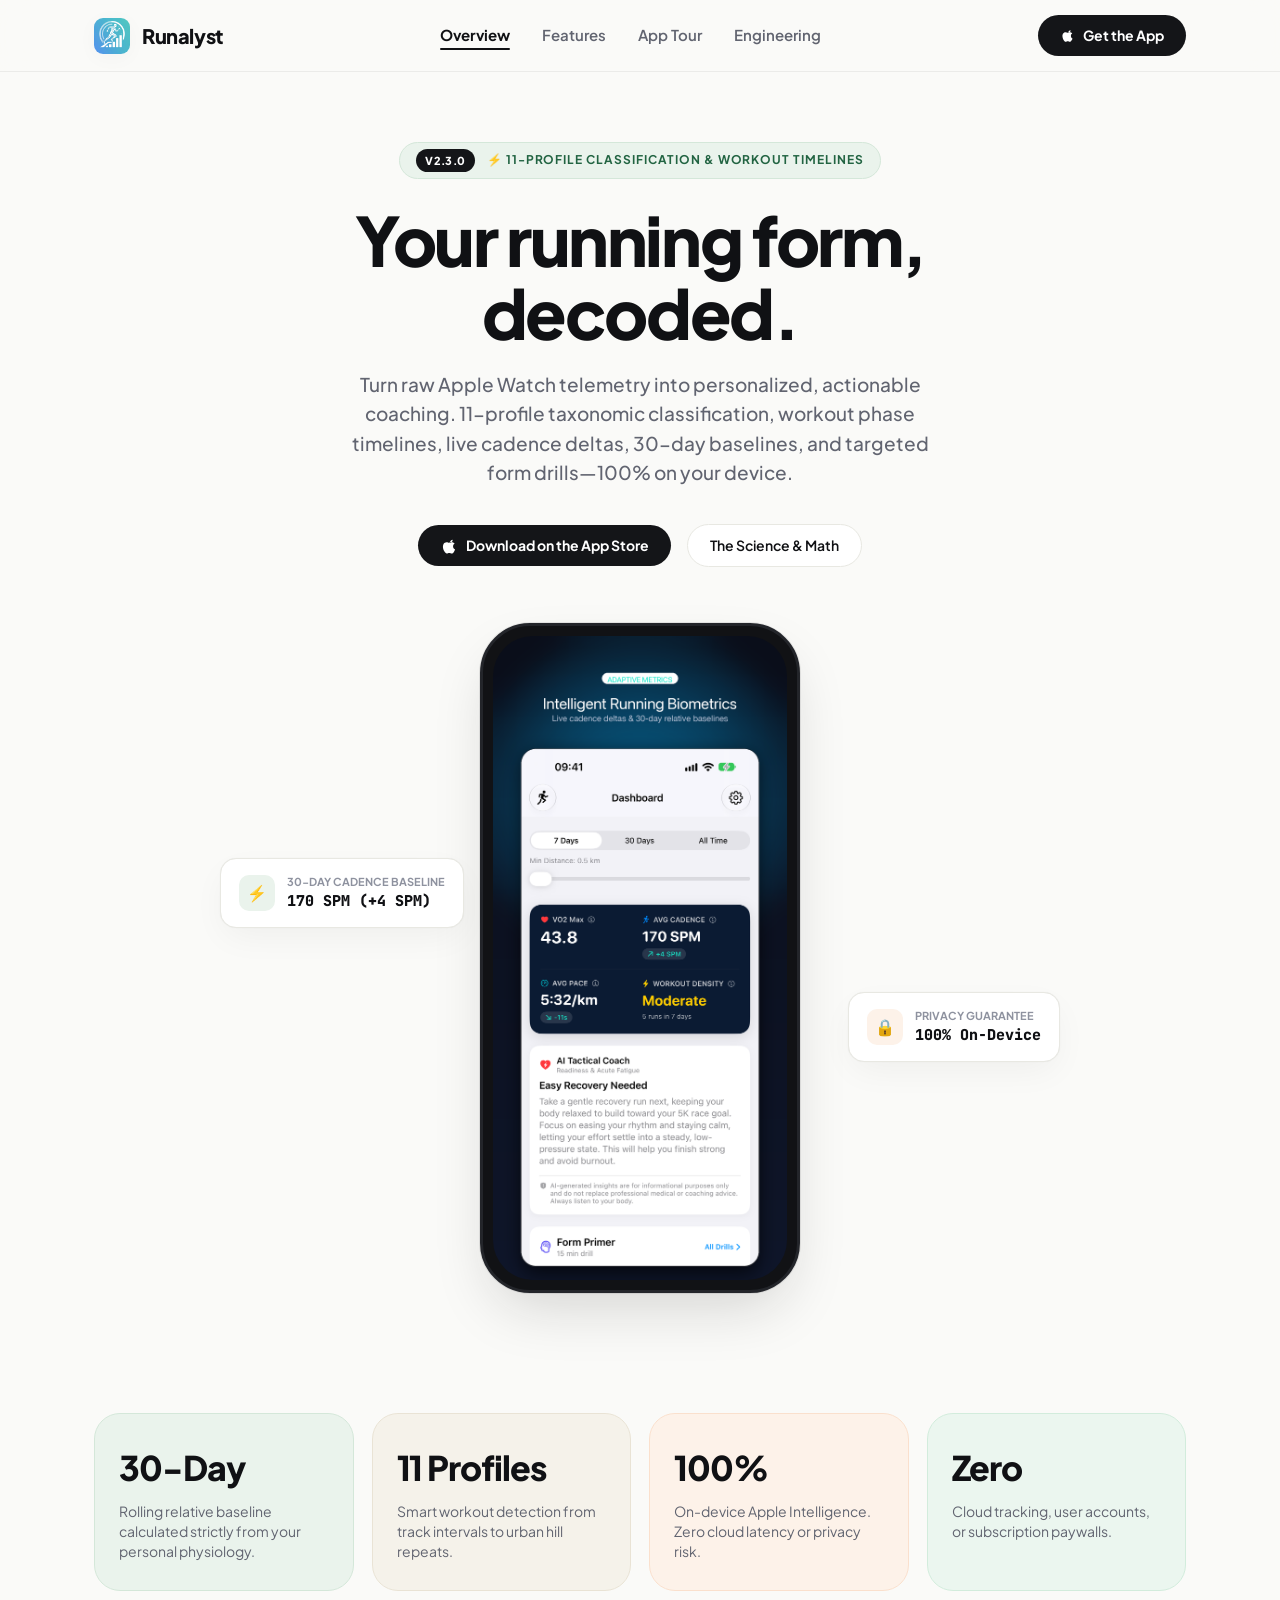
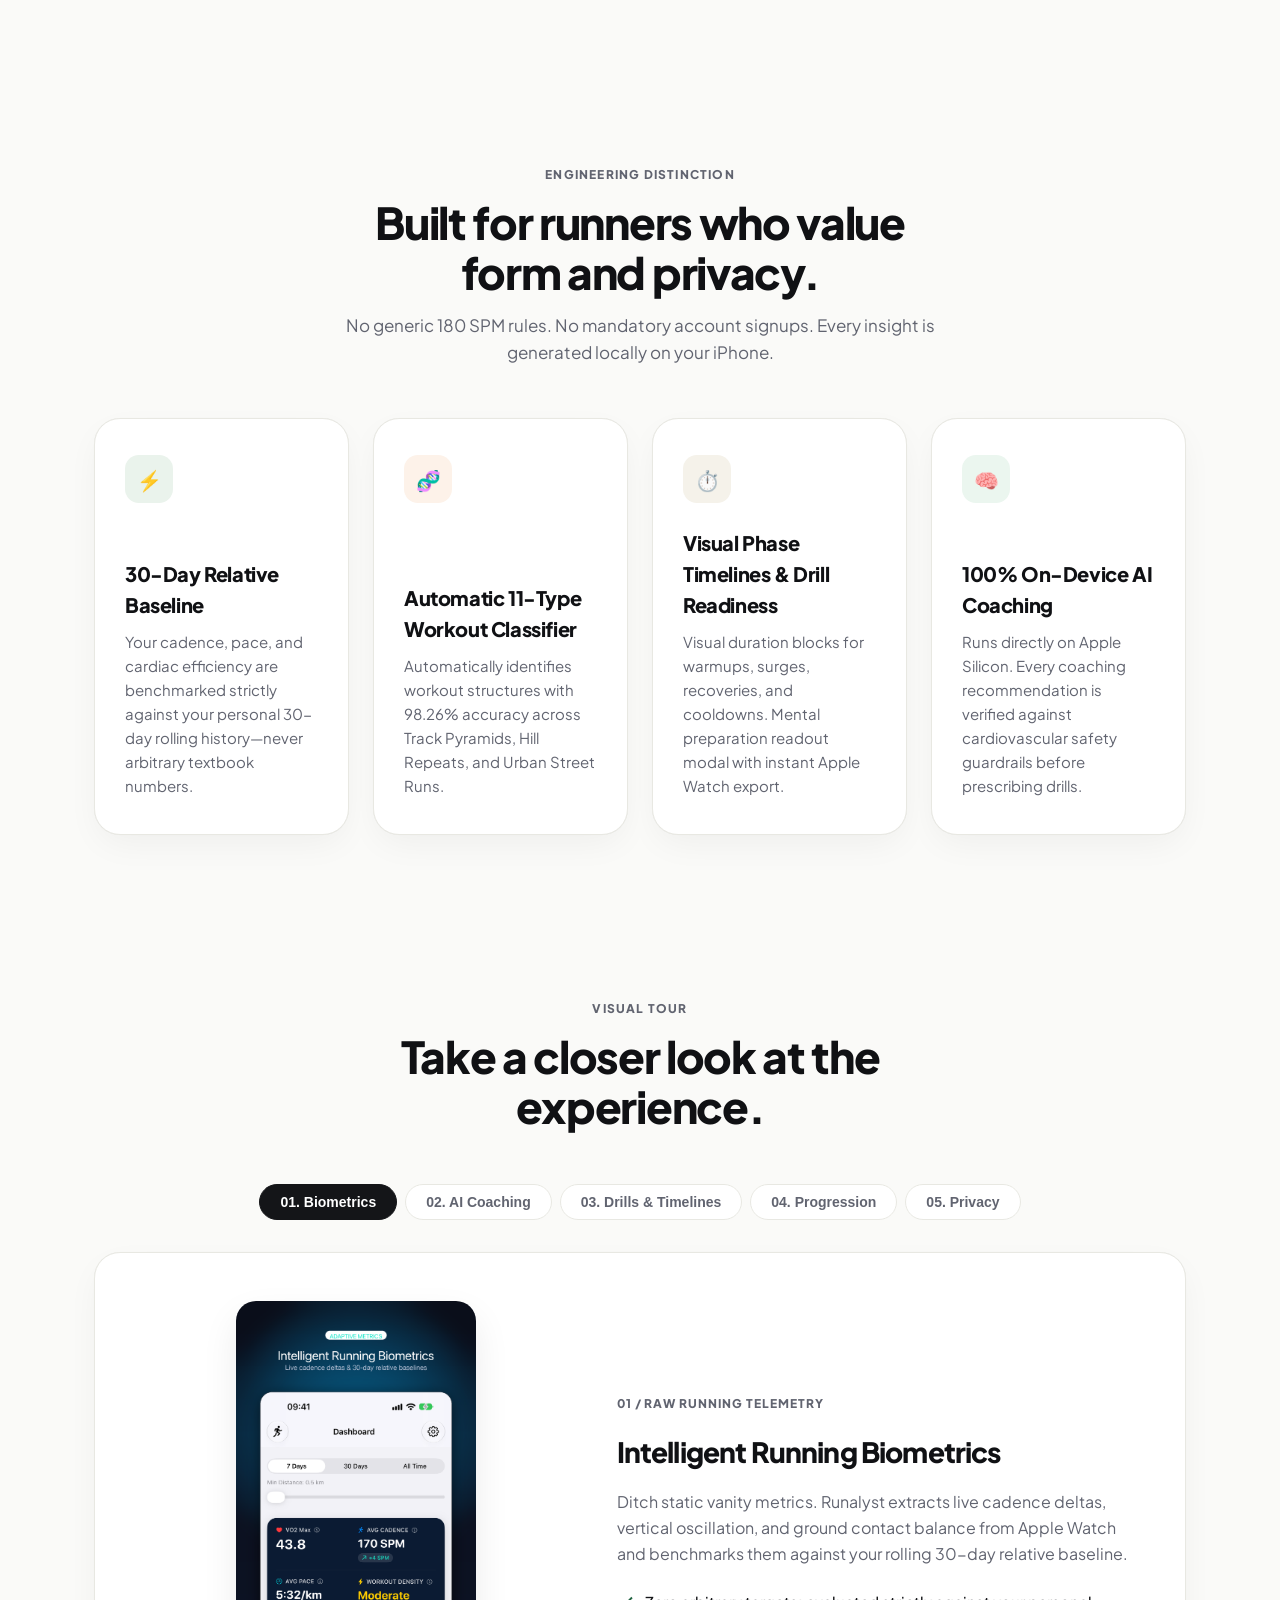
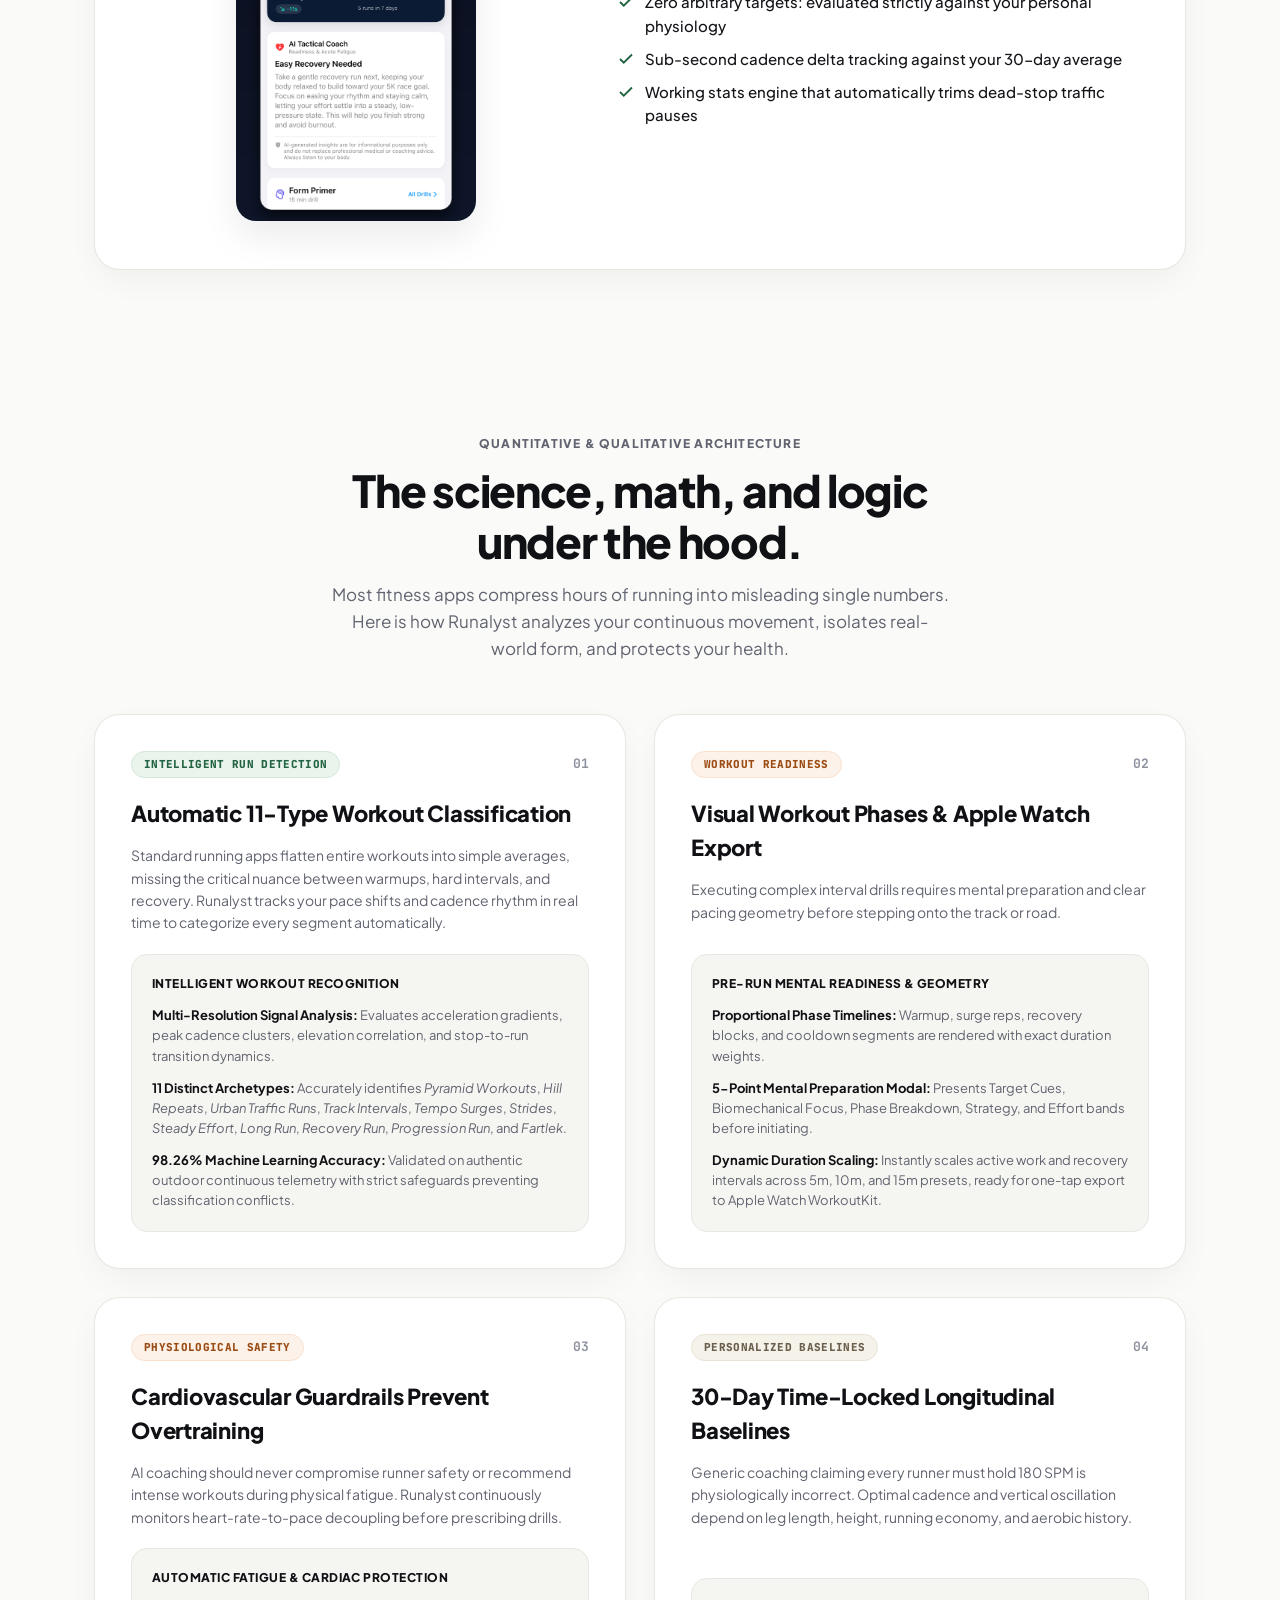
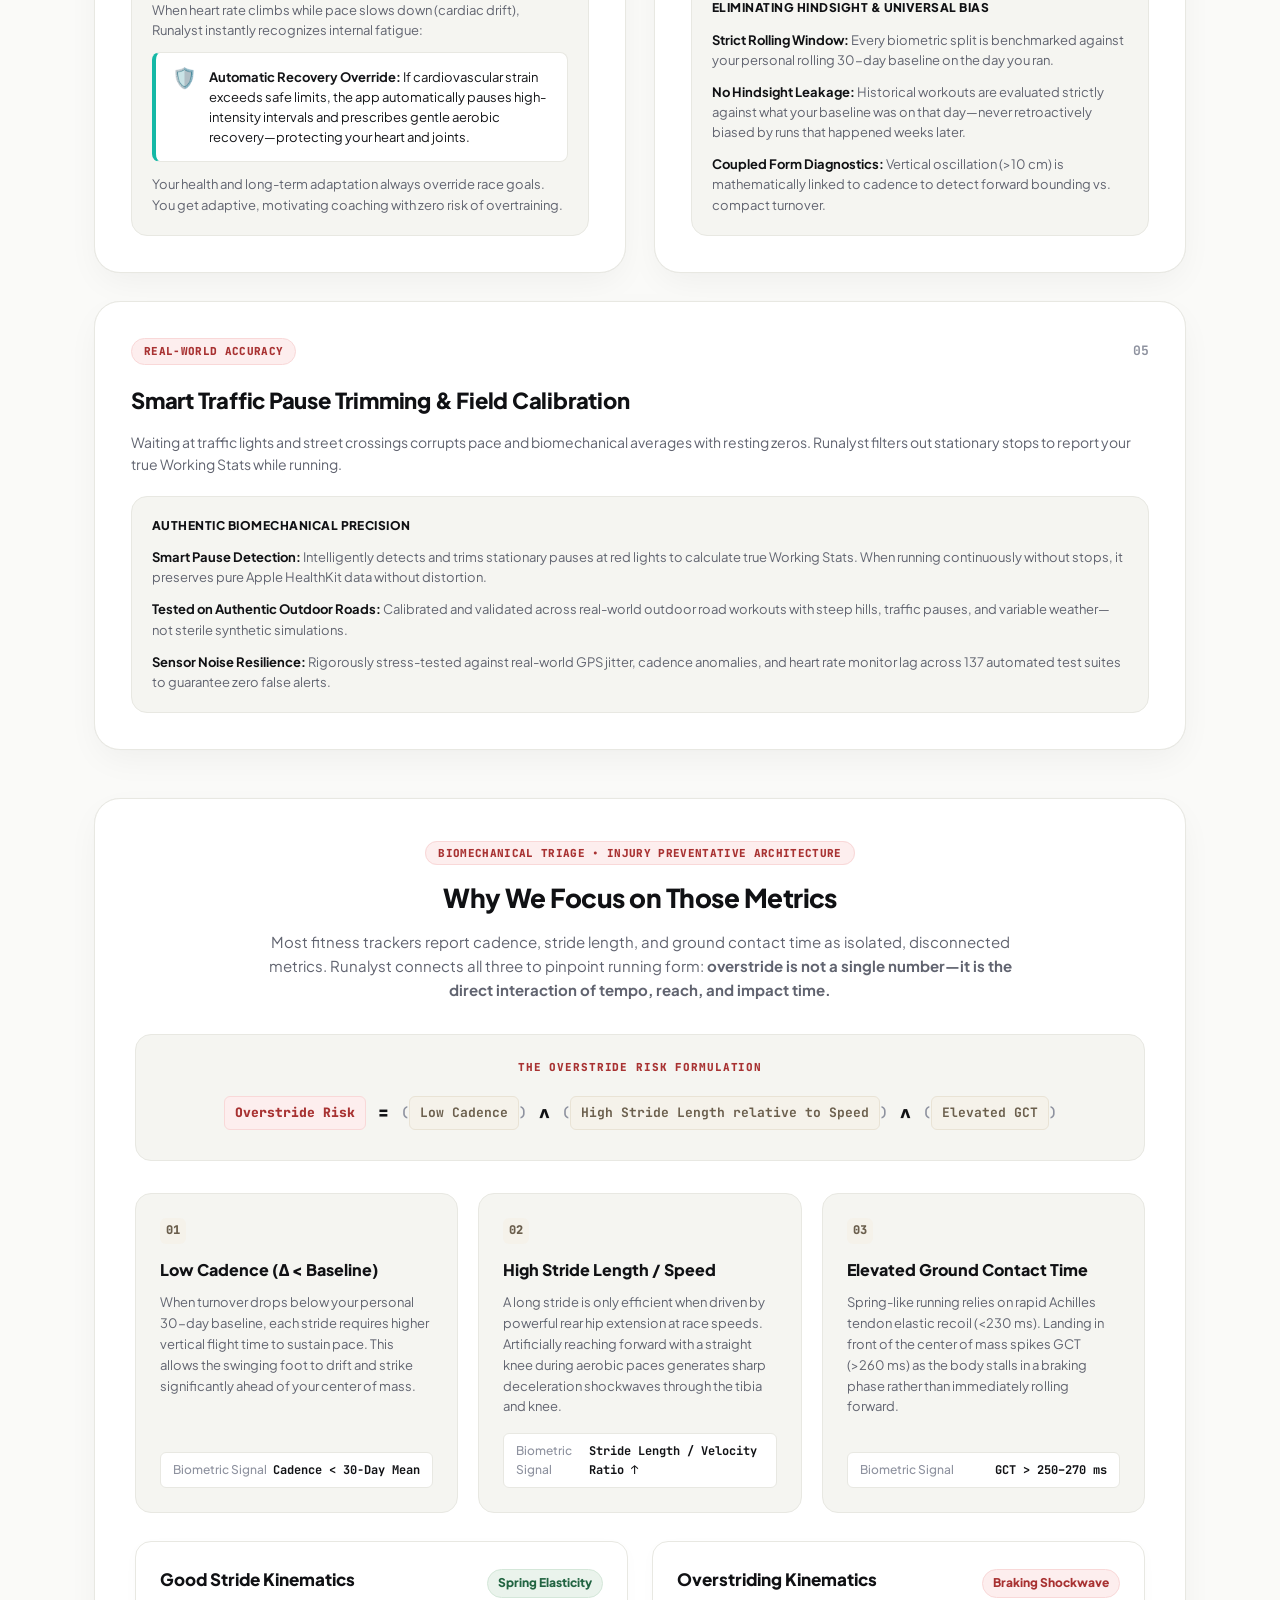
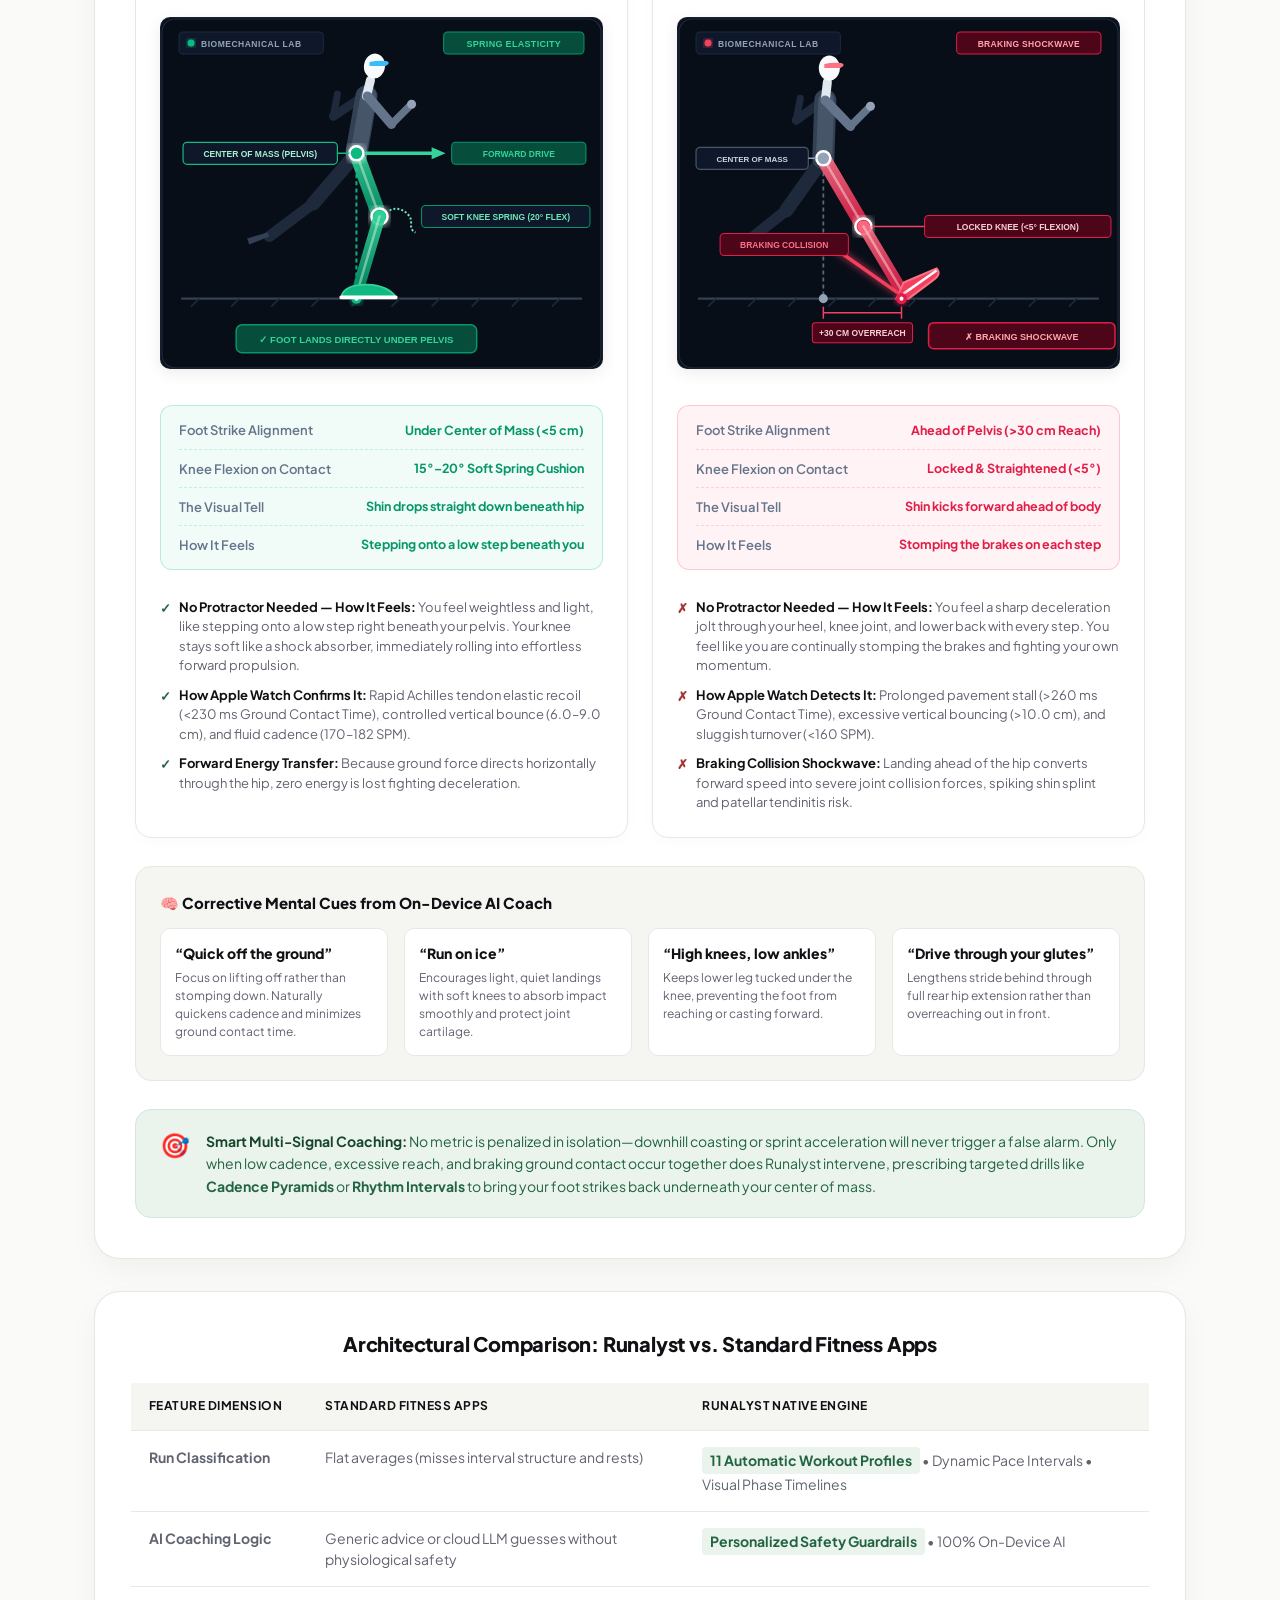
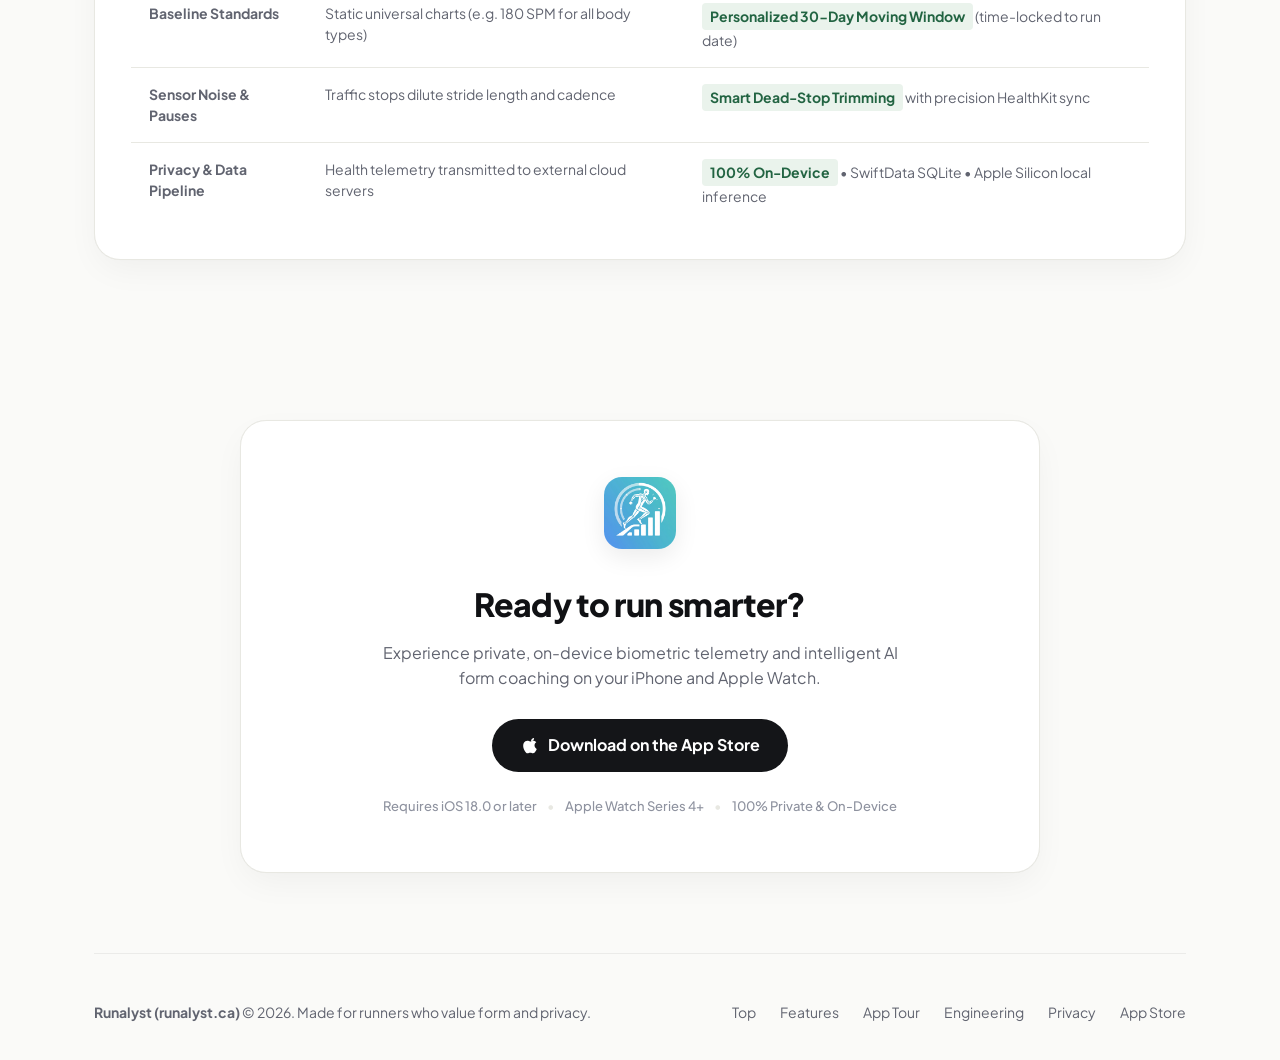
==== commit c7854496: "feat(website): upgrade kinematic diagrams to athletic silhouettes and fix summary table layout" ====
--- a/website/index.html
+++ b/website/index.html
@@ -479,7 +479,7 @@
           </div>
         </div>
 
-                <!-- Kinematic Sports-Science Comparison -->
+                        <!-- Kinematic Sports-Science Comparison -->
         <div class="illustration-comparison-grid">
           <!-- Good Stride Card -->
           <div class="illustration-card">
@@ -490,91 +490,126 @@
             
             <!-- Mathematical Vector Kinematic Diagram -->
             <div class="kinematic-svg-container">
-              <svg class="kinematic-svg" viewBox="0 0 380 340" xmlns="http://www.w3.org/2000/svg">
+              <svg class="kinematic-svg" viewBox="0 0 440 350" xmlns="http://www.w3.org/2000/svg">
   <defs>
-    <linearGradient id="goodBoneGrad" x1="0%" y1="0%" x2="100%" y2="100%">
+    <linearGradient id="goodBoneGrad" x1="0%" y1="0%" x2="0%" y2="100%">
       <stop offset="0%" stop-color="#34d399"/>
-      <stop offset="100%" stop-color="#10b981"/>
+      <stop offset="100%" stop-color="#059669"/>
     </linearGradient>
-    <marker id="goodArrow" viewBox="0 0 10 10" refX="7" refY="5" markerWidth="6" markerHeight="6" orient="auto-start-reverse">
-      <path d="M 0 1 L 10 5 L 0 9 z" fill="#34d399"/>
-    </marker>
+    <filter id="goodGlow" x="-20%" y="-20%" width="140%" height="140%">
+      <feGaussianBlur stdDeviation="3.5" result="blur"/>
+      <feComposite in="SourceGraphic" in2="blur" operator="over"/>
+    </filter>
   </defs>
 
-  <!-- Dark slate backdrop -->
-  <rect width="380" height="340" rx="14" fill="#0b111e"/>
-  
-  <!-- Ground surface datum -->
-  <line x1="20" y1="265" x2="360" y2="265" stroke="#334155" stroke-width="2"/>
-  <path d="M 30 271 L 35 265 M 60 271 L 65 265 M 90 271 L 95 265 M 120 271 L 125 265 M 150 271 L 155 265 M 180 271 L 185 265 M 210 271 L 215 265 M 240 271 L 245 265 M 270 271 L 275 265 M 300 271 L 305 265 M 330 271 L 335 265" stroke="#1e293b" stroke-width="1.5"/>
-
-  <!-- Plumb Line from Center of Mass (COM) -->
-  <line x1="193.9" y1="36" x2="193.9" y2="265" stroke="#10b981" stroke-width="1.5" stroke-dasharray="4 3" opacity="0.8"/>
-  
-  <!-- Center of Mass Badge at Top (Safe clearance above head) -->
-  <rect x="128.9" y="10" width="130" height="20" rx="4" fill="#064e3b" stroke="#059669" stroke-width="1"/>
-  <text x="193.9" y="24" fill="#a7f3d0" font-size="9" font-family="-apple-system, BlinkMacSystemFont, 'Inter', sans-serif" font-weight="700" text-anchor="middle">CENTER OF MASS (PLUMB LINE)</text>
-
-  <!-- Forward Drive Vector Arrow from Pelvis -->
-  <line x1="202.0" y1="123.2" x2="270.0" y2="123.2" stroke="#34d399" stroke-width="3" marker-end="url(#goodArrow)"/>
-  <rect x="274.0" y="113.2" width="84" height="18" rx="3" fill="#064e3b" stroke="#059669" stroke-width="1"/>
-  <text x="316.0" y="125.2" fill="#34d399" font-size="8.5" font-family="-apple-system, BlinkMacSystemFont, 'Inter', sans-serif" font-weight="700" text-anchor="middle">FORWARD DRIVE</text>
-
-  <!-- Trailing Arm (Background) -->
-  <line x1="198.6" y1="65.8" x2="176.6" y2="83.8" stroke="#334155" stroke-width="4.5" stroke-linecap="round"/>
-  <line x1="176.6" y1="83.8" x2="160.6" y2="69.8" stroke="#334155" stroke-width="3.5" stroke-linecap="round"/>
-
-  <!-- Trailing Leg (Background) -->
-  <line x1="190.0" y1="123.2" x2="155.0" y2="179.1" stroke="#334155" stroke-width="6.5" stroke-linecap="round"/>
-  <line x1="155.0" y1="179.1" x2="91.3" y2="196.2" stroke="#334155" stroke-width="5" stroke-linecap="round"/>
-  <line x1="91.3" y1="196.2" x2="75.3" y2="202.2" stroke="#334155" stroke-width="4" stroke-linecap="round"/>
-
-  <!-- Torso & Head -->
-  <line x1="190.0" y1="123.2" x2="198.6" y2="65.8" stroke="#e2e8f0" stroke-width="9" stroke-linecap="round"/>
-  <circle cx="201.7" cy="45.0" r="11" fill="#f8fafc"/>
-  <circle cx="193.9" cy="97.3" r="5" fill="#10b981" stroke="#ffffff" stroke-width="1.5"/>
-
-  <!-- Lead Leg (Foreground - Active Spring) -->
-  <line x1="190.0" y1="123.2" x2="204.5" y2="187.5" stroke="url(#goodBoneGrad)" stroke-width="7.5" stroke-linecap="round"/>
-  <line x1="204.5" y1="187.5" x2="196.0" y2="253.0" stroke="url(#goodBoneGrad)" stroke-width="6" stroke-linecap="round"/>
-  <path d="M 182.0 263.0 L 196.0 253.0 L 218.0 265.0 L 198.0 265.0 Z" fill="#34d399" stroke="#10b981" stroke-width="2" stroke-linejoin="round"/>
-
-  <!-- Knee Joint Spring Cushion Callout -->
-  <circle cx="204.5" cy="187.5" r="5.5" fill="#10b981" stroke="#ffffff" stroke-width="2"/>
-  <line x1="204.5" y1="187.5" x2="239.5" y2="172.5" stroke="#6ee7b7" stroke-width="1.5"/>
-  <rect x="242.5" y="162.5" width="114" height="20" rx="3" fill="#064e3b" stroke="#059669" stroke-width="1"/>
-  <text x="299.5" y="175.5" fill="#a7f3d0" font-size="8.5" font-family="-apple-system, BlinkMacSystemFont, 'Inter', sans-serif" font-weight="600" text-anchor="middle">Soft Knee (~20° Cushion)</text>
-
-  <!-- Lead Arm (Foreground) -->
-  <line x1="198.6" y1="65.8" x2="220.6" y2="85.8" stroke="#94a3b8" stroke-width="5" stroke-linecap="round"/>
-  <line x1="220.6" y1="85.8" x2="240.6" y2="69.8" stroke="#94a3b8" stroke-width="4" stroke-linecap="round"/>
-
-  <!-- Ground Contact & Plumb Line Alignment Indicator -->
-  <ellipse cx="198.0" cy="265.0" rx="10" ry="3.5" fill="#10b981"/>
-  <circle cx="198.0" cy="265.0" r="3" fill="#ffffff"/>
-  
-  <!-- Alignment Badge Below Ground -->
-  <rect x="108.0" y="284" width="180" height="24" rx="5" fill="#064e3b" stroke="#059669" stroke-width="1.5"/>
-  <text x="198.0" y="300" fill="#34d399" font-size="9" font-family="-apple-system, BlinkMacSystemFont, 'Inter', sans-serif" font-weight="700" text-anchor="middle">✓ FOOT DIRECTLY UNDER PELVIS</text>
+  <!-- Background Card -->
+  <rect width="440" height="350" rx="14" fill="#080e18"/>
+  <rect x="1" y="1" width="438" height="348" rx="13" fill="none" stroke="#1e293b" stroke-width="1.2"/>
+
+  <!-- Top Status Bar -->
+  <rect x="18" y="14" width="144" height="22" rx="4" fill="#0f172a" stroke="#1e293b" stroke-width="1"/>
+  <circle cx="30" cy="25" r="3.5" fill="#10b981" filter="url(#goodGlow)"/>
+  <text x="40" y="28.5" fill="#94a3b8" font-size="8.5" font-family="-apple-system, BlinkMacSystemFont, 'Inter', sans-serif" font-weight="700" letter-spacing="0.5">BIOMECHANICAL LAB</text>
+
+  <rect x="282" y="14" width="140" height="22" rx="4" fill="#064e3b" stroke="#059669" stroke-width="1"/>
+  <text x="352" y="28.5" fill="#34d399" font-size="9" font-family="-apple-system, BlinkMacSystemFont, 'Inter', sans-serif" font-weight="800" text-anchor="middle" letter-spacing="0.3">SPRING ELASTICITY</text>
+
+  <!-- Ground Plane Datum -->
+  <line x1="20" y1="280" x2="420" y2="280" stroke="#334155" stroke-width="2"/>
+  <path d="M 30 288 L 38 280 M 70 288 L 78 280 M 110 288 L 118 280 M 150 288 L 158 280 M 190 288 L 198 280 M 230 288 L 238 280 M 270 288 L 278 280 M 310 288 L 318 280 M 350 288 L 358 280 M 390 288 L 398 280" stroke="#1e293b" stroke-width="1.5"/>
+
+  <!-- Plumb Line from Pelvis COM straight down to ground -->
+  <line x1="195" y1="135" x2="195" y2="280" stroke="#10b981" stroke-width="2" stroke-dasharray="4 3" opacity="0.95"/>
+  <circle cx="195" cy="280" r="5" fill="#10b981" filter="url(#goodGlow)"/>
+  <circle cx="195" cy="280" r="2" fill="#ffffff"/>
+
+  <!-- ATHLETIC RUNNER SILHOUETTE -->
+  <g id="goodRunner">
+    <!-- Trailing Arm (Background) -->
+    <path d="M 202 78 L 172 98" stroke="#1e293b" stroke-width="9" stroke-linecap="round"/>
+    <path d="M 172 98 L 176 76" stroke="#1e293b" stroke-width="7" stroke-linecap="round"/>
+
+    <!-- Trailing Leg (Background Push-Off) -->
+    <path d="M 195 135 L 152 185" stroke="#1e293b" stroke-width="14" stroke-linecap="round"/>
+    <path d="M 152 185 L 108 218" stroke="#1e293b" stroke-width="11" stroke-linecap="round"/>
+    <!-- Trailing Shoe -->
+    <path d="M 108 218 L 88 226 L 86 220 L 106 214 Z" fill="#334155"/>
+
+    <!-- Torso (Athletic contoured capsule, 8.5° forward lean) -->
+    <path d="M 195 135 L 205 78" stroke="#334155" stroke-width="22" stroke-linecap="round"/>
+    <!-- Chest / athletic profile accent -->
+    <path d="M 198 128 L 207 78" stroke="#475569" stroke-width="16" stroke-linecap="round"/>
+
+    <!-- Neck & Head (Natural athletic profile) -->
+    <path d="M 205 78 L 209 62" stroke="#e2e8f0" stroke-width="9" stroke-linecap="round"/>
+    <ellipse cx="213" cy="48" rx="10.5" ry="12.5" fill="#f8fafc" transform="rotate(8 213 48)"/>
+    <!-- Sleek Running Visor -->
+    <path d="M 208 44 Q 216 42 225 43 Q 230 45 224 48 Q 216 48 208 48 Z" fill="#38bdf8"/>
+
+    <!-- Lead Arm (Foreground - Athletic 90° Running Carriage) -->
+    <path d="M 206 78 L 230 106" stroke="#64748b" stroke-width="9.5" stroke-linecap="round"/>
+    <path d="M 230 106 L 250 86" stroke="#64748b" stroke-width="7.5" stroke-linecap="round"/>
+    <circle cx="250" cy="86" r="4.5" fill="#94a3b8"/>
+
+    <!-- Lead Stance Leg (Foreground - Active Spring Cushion) -->
+    <!-- Thigh (Hip to Knee, flexed forward ~20°) -->
+    <path d="M 195 135 L 218 198" stroke="url(#goodBoneGrad)" stroke-width="15" stroke-linecap="round" opacity="0.9"/>
+    <path d="M 195 135 L 218 198" stroke="#ffffff" stroke-width="2.5" stroke-linecap="round" opacity="0.4"/>
+
+    <!-- Knee Joint Indicator Node -->
+    <circle cx="218" cy="198" r="8" fill="#10b981" stroke="#ffffff" stroke-width="2.5" filter="url(#goodGlow)"/>
+
+    <!-- Shank / Tibia (Near-Vertical drop directly beneath Pelvis) -->
+    <path d="M 218 198 L 198 266" stroke="url(#goodBoneGrad)" stroke-width="12" stroke-linecap="round" opacity="0.9"/>
+    <path d="M 218 198 L 198 266" stroke="#ffffff" stroke-width="2.5" stroke-linecap="round" opacity="0.4"/>
+
+    <!-- Running Shoe (Midfoot Landing Directly on Plumb Line x=195) -->
+    <path d="M 180 278 C 182 268 194 266 206 266 C 220 266 230 272 234 278 Z" fill="#10b981" stroke="#34d399" stroke-width="1.8"/>
+    <!-- Cushioned Outsole (Flat on ground) -->
+    <rect x="178" y="277" width="58" height="3.5" rx="1.5" fill="#ffffff"/>
+  </g>
+
+  <!-- HUD BIOMECHANICAL ANNOTATIONS -->
+
+  <!-- Center of Mass Pelvis Node & Pill -->
+  <circle cx="195" cy="135" r="7" fill="#10b981" stroke="#ffffff" stroke-width="2.5" filter="url(#goodGlow)"/>
+  <rect x="22" y="124" width="154" height="22" rx="4" fill="#0f172a" stroke="#10b981" stroke-width="1.2"/>
+  <text x="99" y="138.5" fill="#a7f3d0" font-size="8.5" font-family="-apple-system, BlinkMacSystemFont, 'Inter', sans-serif" font-weight="700" text-anchor="middle">CENTER OF MASS (PELVIS)</text>
+  <line x1="176" y1="135" x2="188" y2="135" stroke="#10b981" stroke-width="1.5"/>
+
+  <!-- Forward Drive Vector Arrow (Connected stem to arrowhead) -->
+  <line x1="205" y1="135" x2="272" y2="135" stroke="#34d399" stroke-width="3.5" stroke-linecap="round"/>
+  <polygon points="284,135 270,129 270,141" fill="#34d399"/>
+  <rect x="290" y="124" width="134" height="22" rx="4" fill="#064e3b" stroke="#059669" stroke-width="1"/>
+  <text x="357" y="138.5" fill="#34d399" font-size="8.5" font-family="-apple-system, BlinkMacSystemFont, 'Inter', sans-serif" font-weight="800" text-anchor="middle">FORWARD DRIVE</text>
+
+  <!-- Soft Knee Spring Recoil Callout -->
+  <path d="M 228 192 C 236 188 244 192 248 198 C 252 204 246 210 254 214" fill="none" stroke="#6ee7b7" stroke-width="2" stroke-dasharray="2 2"/>
+  <rect x="260" y="187" width="168" height="22" rx="4" fill="#0f172a" stroke="#059669" stroke-width="1"/>
+  <text x="344" y="201.5" fill="#6ee7b7" font-size="8.5" font-family="-apple-system, BlinkMacSystemFont, 'Inter', sans-serif" font-weight="700" text-anchor="middle">SOFT KNEE SPRING (20° FLEX)</text>
+
+  <!-- Foot Strike Alignment Badge at Ground -->
+  <rect x="75" y="306" width="240" height="28" rx="6" fill="#064e3b" stroke="#059669" stroke-width="1.5"/>
+  <text x="195" y="324" fill="#34d399" font-size="9.5" font-family="-apple-system, BlinkMacSystemFont, 'Inter', sans-serif" font-weight="800" text-anchor="middle">✓ FOOT LANDS DIRECTLY UNDER PELVIS</text>
 </svg>
             </div>
 
-            <div class="kinematic-summary-box good">
-              <div class="summary-stat-row">
-                <span class="stat-k">Foot Strike Alignment</span>
-                <span class="stat-v good">Under Center of Mass (&lt;5 cm)</span>
+            <div class="kinematic-summary-box good" style="display: flex; flex-direction: column; gap: 9px; background: rgba(16, 185, 129, 0.06); border: 1px solid rgba(16, 185, 129, 0.24); border-radius: 12px; padding: 14px 18px; margin: 16px 0 20px 0;">
+              <div class="summary-stat-row" style="display: flex; justify-content: space-between; align-items: center; font-size: 13px; padding-bottom: 8px; border-bottom: 1px dashed rgba(16, 185, 129, 0.2);">
+                <span class="stat-k" style="color: #64748b; font-weight: 600;">Foot Strike Alignment</span>
+                <span class="stat-v good" style="color: #059669; font-weight: 700;">Under Center of Mass (&lt;5 cm)</span>
               </div>
-              <div class="summary-stat-row">
-                <span class="stat-k">Knee Flexion on Contact</span>
-                <span class="stat-v good">15°–20° Soft Spring Cushion</span>
+              <div class="summary-stat-row" style="display: flex; justify-content: space-between; align-items: center; font-size: 13px; padding-bottom: 8px; border-bottom: 1px dashed rgba(16, 185, 129, 0.2);">
+                <span class="stat-k" style="color: #64748b; font-weight: 600;">Knee Flexion on Contact</span>
+                <span class="stat-v good" style="color: #059669; font-weight: 700;">15°–20° Soft Spring Cushion</span>
               </div>
-              <div class="summary-stat-row">
-                <span class="stat-k">The Visual Tell</span>
-                <span class="stat-v good">Shin drops straight down beneath hip</span>
+              <div class="summary-stat-row" style="display: flex; justify-content: space-between; align-items: center; font-size: 13px; padding-bottom: 8px; border-bottom: 1px dashed rgba(16, 185, 129, 0.2);">
+                <span class="stat-k" style="color: #64748b; font-weight: 600;">The Visual Tell</span>
+                <span class="stat-v good" style="color: #059669; font-weight: 700;">Shin drops straight down beneath hip</span>
               </div>
-              <div class="summary-stat-row">
-                <span class="stat-k">How It Feels</span>
-                <span class="stat-v good">Stepping onto a low step beneath you</span>
+              <div class="summary-stat-row" style="display: flex; justify-content: space-between; align-items: center; font-size: 13px; border-bottom: none;">
+                <span class="stat-k" style="color: #64748b; font-weight: 600;">How It Feels</span>
+                <span class="stat-v good" style="color: #059669; font-weight: 700;">Stepping onto a low step beneath you</span>
               </div>
             </div>
 
@@ -603,98 +638,132 @@
 
             <!-- Mathematical Vector Kinematic Diagram -->
             <div class="kinematic-svg-container">
-              <svg class="kinematic-svg" viewBox="0 0 380 340" xmlns="http://www.w3.org/2000/svg">
+              <svg class="kinematic-svg" viewBox="0 0 440 350" xmlns="http://www.w3.org/2000/svg">
   <defs>
-    <linearGradient id="badBoneGrad" x1="0%" y1="0%" x2="100%" y2="100%">
+    <linearGradient id="badBoneGrad" x1="0%" y1="0%" x2="0%" y2="100%">
       <stop offset="0%" stop-color="#fb7185"/>
-      <stop offset="100%" stop-color="#f43f5e"/>
+      <stop offset="100%" stop-color="#e11d48"/>
     </linearGradient>
-    <marker id="badArrow" viewBox="0 0 10 10" refX="7" refY="5" markerWidth="6" markerHeight="6" orient="auto-start-reverse">
-      <path d="M 0 1 L 10 5 L 0 9 z" fill="#f43f5e"/>
-    </marker>
+    <filter id="badGlow" x="-20%" y="-20%" width="140%" height="140%">
+      <feGaussianBlur stdDeviation="3.5" result="blur"/>
+      <feComposite in="SourceGraphic" in2="blur" operator="over"/>
+    </filter>
   </defs>
 
-  <!-- Dark slate backdrop -->
-  <rect width="380" height="340" rx="14" fill="#0b111e"/>
-  
-  <!-- Ground surface datum -->
-  <line x1="20" y1="265" x2="360" y2="265" stroke="#334155" stroke-width="2"/>
-  <path d="M 30 271 L 35 265 M 60 271 L 65 265 M 90 271 L 95 265 M 120 271 L 125 265 M 150 271 L 155 265 M 180 271 L 185 265 M 210 271 L 215 265 M 240 271 L 245 265 M 270 271 L 275 265 M 300 271 L 305 265 M 330 271 L 335 265" stroke="#1e293b" stroke-width="1.5"/>
-
-  <!-- Plumb Line from Center of Mass (COM) -->
-  <line x1="145.7" y1="36" x2="145.7" y2="265" stroke="#94a3b8" stroke-width="1.5" stroke-dasharray="4 3" opacity="0.6"/>
-  
-  <!-- Center of Mass Badge at Top -->
-  <rect x="80.7" y="10" width="130" height="20" rx="4" fill="#1e293b" stroke="#475569" stroke-width="1"/>
-  <text x="145.7" y="24" fill="#cbd5e1" font-size="9" font-family="-apple-system, BlinkMacSystemFont, 'Inter', sans-serif" font-weight="700" text-anchor="middle">CENTER OF MASS (PLUMB LINE)</text>
-
-  <!-- Trailing Arm (Background) -->
-  <line x1="146.5" y1="81.0" x2="126.5" y2="101.0" stroke="#334155" stroke-width="4.5" stroke-linecap="round"/>
-  <line x1="126.5" y1="101.0" x2="110.5" y2="89.0" stroke="#334155" stroke-width="3.5" stroke-linecap="round"/>
-
-  <!-- Trailing Leg (Background) -->
-  <line x1="145.0" y1="139.0" x2="118.2" y2="199.3" stroke="#334155" stroke-width="6.5" stroke-linecap="round"/>
-  <line x1="118.2" y1="199.3" x2="55.4" y2="178.9" stroke="#334155" stroke-width="5" stroke-linecap="round"/>
-  <line x1="55.4" y1="178.9" x2="39.4" y2="184.9" stroke="#334155" stroke-width="4" stroke-linecap="round"/>
-
-  <!-- Torso & Head (Upright, zero forward momentum) -->
-  <line x1="145.0" y1="139.0" x2="146.5" y2="81.0" stroke="#e2e8f0" stroke-width="9" stroke-linecap="round"/>
-  <circle cx="147.1" cy="60.0" r="11" fill="#f8fafc"/>
-  <circle cx="145.7" cy="112.9" r="5" fill="#94a3b8" stroke="#ffffff" stroke-width="1.5"/>
-
-  <!-- Lead Leg (Foreground - Locked Straight Knee) -->
-  <line x1="145.0" y1="139.0" x2="180.6" y2="194.6" stroke="url(#badBoneGrad)" stroke-width="7.5" stroke-linecap="round"/>
-  <line x1="180.6" y1="194.6" x2="211.3" y2="253.0" stroke="url(#badBoneGrad)" stroke-width="6" stroke-linecap="round"/>
-  <path d="M 207.3 265.0 L 211.3 253.0 L 237.3 249.0 L 221.3 258.0 Z" fill="#fb7185" stroke="#f43f5e" stroke-width="2" stroke-linejoin="round"/>
-
-  <!-- Locked Knee Warning Callout (Cleanly in open space to the right) -->
-  <circle cx="180.6" cy="194.6" r="5.5" fill="#e11d48" stroke="#ffffff" stroke-width="2"/>
-  <line x1="180.6" y1="194.6" x2="218.6" y2="174.6" stroke="#fda4af" stroke-width="1.5"/>
-  <rect x="220.6" y="164.6" width="112" height="20" rx="3" fill="#4c0519" stroke="#e11d48" stroke-width="1"/>
-  <text x="276.6" y="177.6" fill="#fecdd3" font-size="8.5" font-family="-apple-system, BlinkMacSystemFont, 'Inter', sans-serif" font-weight="700" text-anchor="middle">Locked Knee (&lt;5° Flex)</text>
-
-  <!-- Braking Force Vector Arrow (Backward & Upward Shockwave) -->
-  <line x1="207.3" y1="265.0" x2="155.3" y2="221.0" stroke="#f43f5e" stroke-width="3" marker-end="url(#badArrow)"/>
-  <rect x="65.3" y="211.0" width="86" height="18" rx="3" fill="#4c0519" stroke="#e11d48" stroke-width="1"/>
-  <text x="108.3" y="223.0" fill="#fb7185" font-size="8" font-family="-apple-system, BlinkMacSystemFont, 'Inter', sans-serif" font-weight="700" text-anchor="middle">BRAKING FORCE</text>
-
-  <!-- Lead Arm (Foreground) -->
-  <line x1="146.5" y1="81.0" x2="164.5" y2="103.0" stroke="#94a3b8" stroke-width="5" stroke-linecap="round"/>
-  <line x1="164.5" y1="103.0" x2="182.5" y2="91.0" stroke="#94a3b8" stroke-width="4" stroke-linecap="round"/>
-
-  <!-- Collision Point at Ground -->
-  <circle cx="207.3" cy="265.0" r="4" fill="#e11d48"/>
-  <circle cx="207.3" cy="265.0" r="1.5" fill="#ffffff"/>
-
-  <!-- Overstride Gap Dimension Line (Below Ground) -->
-  <line x1="145.7" y1="278" x2="207.3" y2="278" stroke="#f43f5e" stroke-width="1.5"/>
-  <line x1="145.7" y1="272" x2="145.7" y2="284" stroke="#f43f5e" stroke-width="1.5"/>
-  <line x1="207.3" y1="272" x2="207.3" y2="284" stroke="#f43f5e" stroke-width="1.5"/>
-  <rect x="126.5" y="268" width="100" height="18" rx="3" fill="#4c0519" stroke="#e11d48" stroke-width="1"/>
-  <text x="176.5" y="280" fill="#fecdd3" font-size="8.5" font-family="-apple-system, BlinkMacSystemFont, 'Inter', sans-serif" font-weight="700" text-anchor="middle">+30 CM OVERREACH</text>
+  <!-- Background Card -->
+  <rect width="440" height="350" rx="14" fill="#080e18"/>
+  <rect x="1" y="1" width="438" height="348" rx="13" fill="none" stroke="#1e293b" stroke-width="1.2"/>
+
+  <!-- Top Status Bar -->
+  <rect x="18" y="14" width="144" height="22" rx="4" fill="#0f172a" stroke="#1e293b" stroke-width="1"/>
+  <circle cx="30" cy="25" r="3.5" fill="#f43f5e" filter="url(#badGlow)"/>
+  <text x="40" y="28.5" fill="#94a3b8" font-size="8.5" font-family="-apple-system, BlinkMacSystemFont, 'Inter', sans-serif" font-weight="700" letter-spacing="0.5">BIOMECHANICAL LAB</text>
+
+  <rect x="278" y="14" width="144" height="22" rx="4" fill="#4c0519" stroke="#e11d48" stroke-width="1"/>
+  <text x="350" y="28.5" fill="#fda4af" font-size="8.5" font-family="-apple-system, BlinkMacSystemFont, 'Inter', sans-serif" font-weight="800" text-anchor="middle" letter-spacing="0.3">BRAKING SHOCKWAVE</text>
+
+  <!-- Ground Plane Datum -->
+  <line x1="20" y1="280" x2="420" y2="280" stroke="#334155" stroke-width="2"/>
+  <path d="M 30 288 L 38 280 M 70 288 L 78 280 M 110 288 L 118 280 M 150 288 L 158 280 M 190 288 L 198 280 M 230 288 L 238 280 M 270 288 L 278 280 M 310 288 L 318 280 M 350 288 L 358 280 M 390 288 L 398 280" stroke="#1e293b" stroke-width="1.5"/>
+
+  <!-- Plumb Line from Pelvis COM straight down to ground -->
+  <line x1="145" y1="140" x2="145" y2="280" stroke="#94a3b8" stroke-width="1.8" stroke-dasharray="4 3" opacity="0.6"/>
+  <circle cx="145" cy="280" r="4.5" fill="#94a3b8"/>
+
+  <!-- ATHLETIC RUNNER SILHOUETTE (Overstride Posture) -->
+  <g id="overstrideRunner">
+    <!-- Trailing Arm -->
+    <path d="M 145 82 L 118 102" stroke="#1e293b" stroke-width="9" stroke-linecap="round"/>
+    <path d="M 118 102 L 122 80" stroke="#1e293b" stroke-width="7" stroke-linecap="round"/>
+
+    <!-- Trailing Leg (Dragging low behind) -->
+    <path d="M 145 140 L 108 192" stroke="#1e293b" stroke-width="14" stroke-linecap="round"/>
+    <path d="M 108 192 L 68 224" stroke="#1e293b" stroke-width="11" stroke-linecap="round"/>
+    <path d="M 68 224 L 48 230 L 46 224 L 66 220 Z" fill="#334155"/>
+
+    <!-- Torso (Upright, Zero Forward Momentum) -->
+    <path d="M 145 140 L 147 82" stroke="#334155" stroke-width="22" stroke-linecap="round"/>
+    <path d="M 146 132 L 148 82" stroke="#475569" stroke-width="16" stroke-linecap="round"/>
+
+    <!-- Neck & Head (Upright) -->
+    <path d="M 147 82 L 149 64" stroke="#e2e8f0" stroke-width="9" stroke-linecap="round"/>
+    <ellipse cx="151" cy="50" rx="10.5" ry="12.5" fill="#f8fafc"/>
+    <path d="M 146 46 Q 154 44 163 45 Q 168 47 162 50 Q 154 50 146 50 Z" fill="#fb7185"/>
+
+    <!-- Lead Arm -->
+    <path d="M 147 82 L 172 108" stroke="#64748b" stroke-width="9.5" stroke-linecap="round"/>
+    <path d="M 172 108 L 192 88" stroke="#64748b" stroke-width="7.5" stroke-linecap="round"/>
+    <circle cx="192" cy="88" r="4.5" fill="#94a3b8"/>
+
+    <!-- Lead Stance Leg (Foreground - Locked Straight Knee Casting Forward) -->
+    <!-- Thigh (Hip to Knee, locked straight) -->
+    <path d="M 145 140 L 185 208" stroke="url(#badBoneGrad)" stroke-width="15" stroke-linecap="round" opacity="0.9"/>
+    <path d="M 145 140 L 185 208" stroke="#ffffff" stroke-width="2.5" stroke-linecap="round" opacity="0.4"/>
+
+    <!-- Locked Knee Node -->
+    <circle cx="185" cy="208" r="8" fill="#e11d48" stroke="#ffffff" stroke-width="2.5" filter="url(#badGlow)"/>
+
+    <!-- Shank / Tibia (Continuous straight line casting ahead) -->
+    <path d="M 185 208 L 222 270" stroke="url(#badBoneGrad)" stroke-width="12" stroke-linecap="round" opacity="0.9"/>
+    <path d="M 185 208 L 222 270" stroke="#ffffff" stroke-width="2.5" stroke-linecap="round" opacity="0.4"/>
+
+    <!-- Running Shoe (Heavy Heel Collision Strike, Dorsiflexed Toe) -->
+    <path d="M 218 280 L 225 264 L 258 250 C 262 254 260 258 254 262 L 230 280 Z" fill="#f43f5e" stroke="#fb7185" stroke-width="2"/>
+    <line x1="218" y1="280" x2="258" y2="252" stroke="#ffffff" stroke-width="2.5"/>
+
+    <!-- Ground Collision Impact Point -->
+    <circle cx="223" cy="280" r="5.5" fill="#e11d48" filter="url(#badGlow)"/>
+    <circle cx="223" cy="280" r="2" fill="#ffffff"/>
+  </g>
+
+  <!-- HUD BIOMECHANICAL ANNOTATIONS -->
+
+  <!-- Center of Mass Pelvis Node & Pill -->
+  <circle cx="145" cy="140" r="7" fill="#94a3b8" stroke="#ffffff" stroke-width="2.5"/>
+  <rect x="18" y="129" width="112" height="22" rx="4" fill="#0f172a" stroke="#475569" stroke-width="1.2"/>
+  <text x="74" y="143.5" fill="#cbd5e1" font-size="8" font-family="-apple-system, BlinkMacSystemFont, 'Inter', sans-serif" font-weight="700" text-anchor="middle">CENTER OF MASS</text>
+  <line x1="130" y1="140" x2="138" y2="140" stroke="#94a3b8" stroke-width="1.5"/>
+
+  <!-- Locked Knee Warning Callout -->
+  <rect x="246" y="197" width="186" height="22" rx="4" fill="#4c0519" stroke="#e11d48" stroke-width="1"/>
+  <text x="339" y="211.5" fill="#fecdd3" font-size="8.5" font-family="-apple-system, BlinkMacSystemFont, 'Inter', sans-serif" font-weight="800" text-anchor="middle">LOCKED KNEE (&lt;5° FLEXION)</text>
+  <line x1="193" y1="208" x2="246" y2="208" stroke="#f43f5e" stroke-width="1.5"/>
+
+  <!-- Severe Braking Collision Force Vector Arrow (Shooting back up into the leg) -->
+  <line x1="219" y1="274" x2="151" y2="226" stroke="#f43f5e" stroke-width="3.5" filter="url(#badGlow)"/>
+  <polygon points="143,220 156,230 150,219" fill="#f43f5e" filter="url(#badGlow)"/>
+  <rect x="42" y="215" width="128" height="22" rx="4" fill="#4c0519" stroke="#e11d48" stroke-width="1"/>
+  <text x="106" y="229.5" fill="#fb7185" font-size="8.5" font-family="-apple-system, BlinkMacSystemFont, 'Inter', sans-serif" font-weight="800" text-anchor="middle">BRAKING COLLISION</text>
+
+  <!-- Overstride Gap Dimension Bracket (Under Ground Plane) -->
+  <line x1="145" y1="294" x2="223" y2="294" stroke="#f43f5e" stroke-width="1.5"/>
+  <line x1="145" y1="288" x2="145" y2="300" stroke="#f43f5e" stroke-width="1.5"/>
+  <line x1="223" y1="288" x2="223" y2="300" stroke="#f43f5e" stroke-width="1.5"/>
+  <rect x="134" y="304" width="100" height="20" rx="3" fill="#4c0519" stroke="#e11d48" stroke-width="1"/>
+  <text x="184" y="317.5" fill="#fecdd3" font-size="8.5" font-family="-apple-system, BlinkMacSystemFont, 'Inter', sans-serif" font-weight="800" text-anchor="middle">+30 CM OVERREACH</text>
 
   <!-- Warning Badge at Bottom -->
-  <rect x="117.3" y="296" width="180" height="22" rx="5" fill="#4c0519" stroke="#e11d48" stroke-width="1.5"/>
-  <text x="207.3" y="311" fill="#fda4af" font-size="8.5" font-family="-apple-system, BlinkMacSystemFont, 'Inter', sans-serif" font-weight="700" text-anchor="middle">✗ BRAKING IMPACT COLLISION</text>
+  <rect x="250" y="304" width="186" height="26" rx="5" fill="#4c0519" stroke="#e11d48" stroke-width="1.5"/>
+  <text x="343" y="321" fill="#fda4af" font-size="9" font-family="-apple-system, BlinkMacSystemFont, 'Inter', sans-serif" font-weight="800" text-anchor="middle">✗ BRAKING SHOCKWAVE</text>
 </svg>
             </div>
 
-            <div class="kinematic-summary-box overstride">
-              <div class="summary-stat-row">
-                <span class="stat-k">Foot Strike Alignment</span>
-                <span class="stat-v overstride">Ahead of Pelvis (&gt;30 cm Reach)</span>
+            <div class="kinematic-summary-box overstride" style="display: flex; flex-direction: column; gap: 9px; background: rgba(244, 63, 94, 0.06); border: 1px solid rgba(244, 63, 94, 0.24); border-radius: 12px; padding: 14px 18px; margin: 16px 0 20px 0;">
+              <div class="summary-stat-row" style="display: flex; justify-content: space-between; align-items: center; font-size: 13px; padding-bottom: 8px; border-bottom: 1px dashed rgba(244, 63, 94, 0.2);">
+                <span class="stat-k" style="color: #64748b; font-weight: 600;">Foot Strike Alignment</span>
+                <span class="stat-v overstride" style="color: #e11d48; font-weight: 700;">Ahead of Pelvis (&gt;30 cm Reach)</span>
               </div>
-              <div class="summary-stat-row">
-                <span class="stat-k">Knee Flexion on Contact</span>
-                <span class="stat-v overstride">Locked &amp; Straightened (&lt;5°)</span>
+              <div class="summary-stat-row" style="display: flex; justify-content: space-between; align-items: center; font-size: 13px; padding-bottom: 8px; border-bottom: 1px dashed rgba(244, 63, 94, 0.2);">
+                <span class="stat-k" style="color: #64748b; font-weight: 600;">Knee Flexion on Contact</span>
+                <span class="stat-v overstride" style="color: #e11d48; font-weight: 700;">Locked &amp; Straightened (&lt;5°)</span>
               </div>
-              <div class="summary-stat-row">
-                <span class="stat-k">The Visual Tell</span>
-                <span class="stat-v overstride">Shin kicks forward ahead of body</span>
+              <div class="summary-stat-row" style="display: flex; justify-content: space-between; align-items: center; font-size: 13px; padding-bottom: 8px; border-bottom: 1px dashed rgba(244, 63, 94, 0.2);">
+                <span class="stat-k" style="color: #64748b; font-weight: 600;">The Visual Tell</span>
+                <span class="stat-v overstride" style="color: #e11d48; font-weight: 700;">Shin kicks forward ahead of body</span>
               </div>
-              <div class="summary-stat-row">
-                <span class="stat-k">How It Feels</span>
-                <span class="stat-v overstride">Stomping the brakes on each step</span>
+              <div class="summary-stat-row" style="display: flex; justify-content: space-between; align-items: center; font-size: 13px; border-bottom: none;">
+                <span class="stat-k" style="color: #64748b; font-weight: 600;">How It Feels</span>
+                <span class="stat-v overstride" style="color: #e11d48; font-weight: 700;">Stomping the brakes on each step</span>
               </div>
             </div>
 
--- a/website/styles.css
+++ b/website/styles.css
@@ -1468,13 +1468,13 @@
 }
 
 .kinematic-summary-box.good {
-  background: rgba(34, 197, 94, 0.04);
-  border-color: rgba(34, 197, 94, 0.18);
+  background: rgba(16, 185, 129, 0.06);
+  border-color: rgba(16, 185, 129, 0.24);
 }
 
 .kinematic-summary-box.overstride {
-  background: rgba(239, 68, 68, 0.04);
-  border-color: rgba(239, 68, 68, 0.18);
+  background: rgba(244, 63, 94, 0.06);
+  border-color: rgba(244, 63, 94, 0.24);
 }
 
 .summary-stat-row {
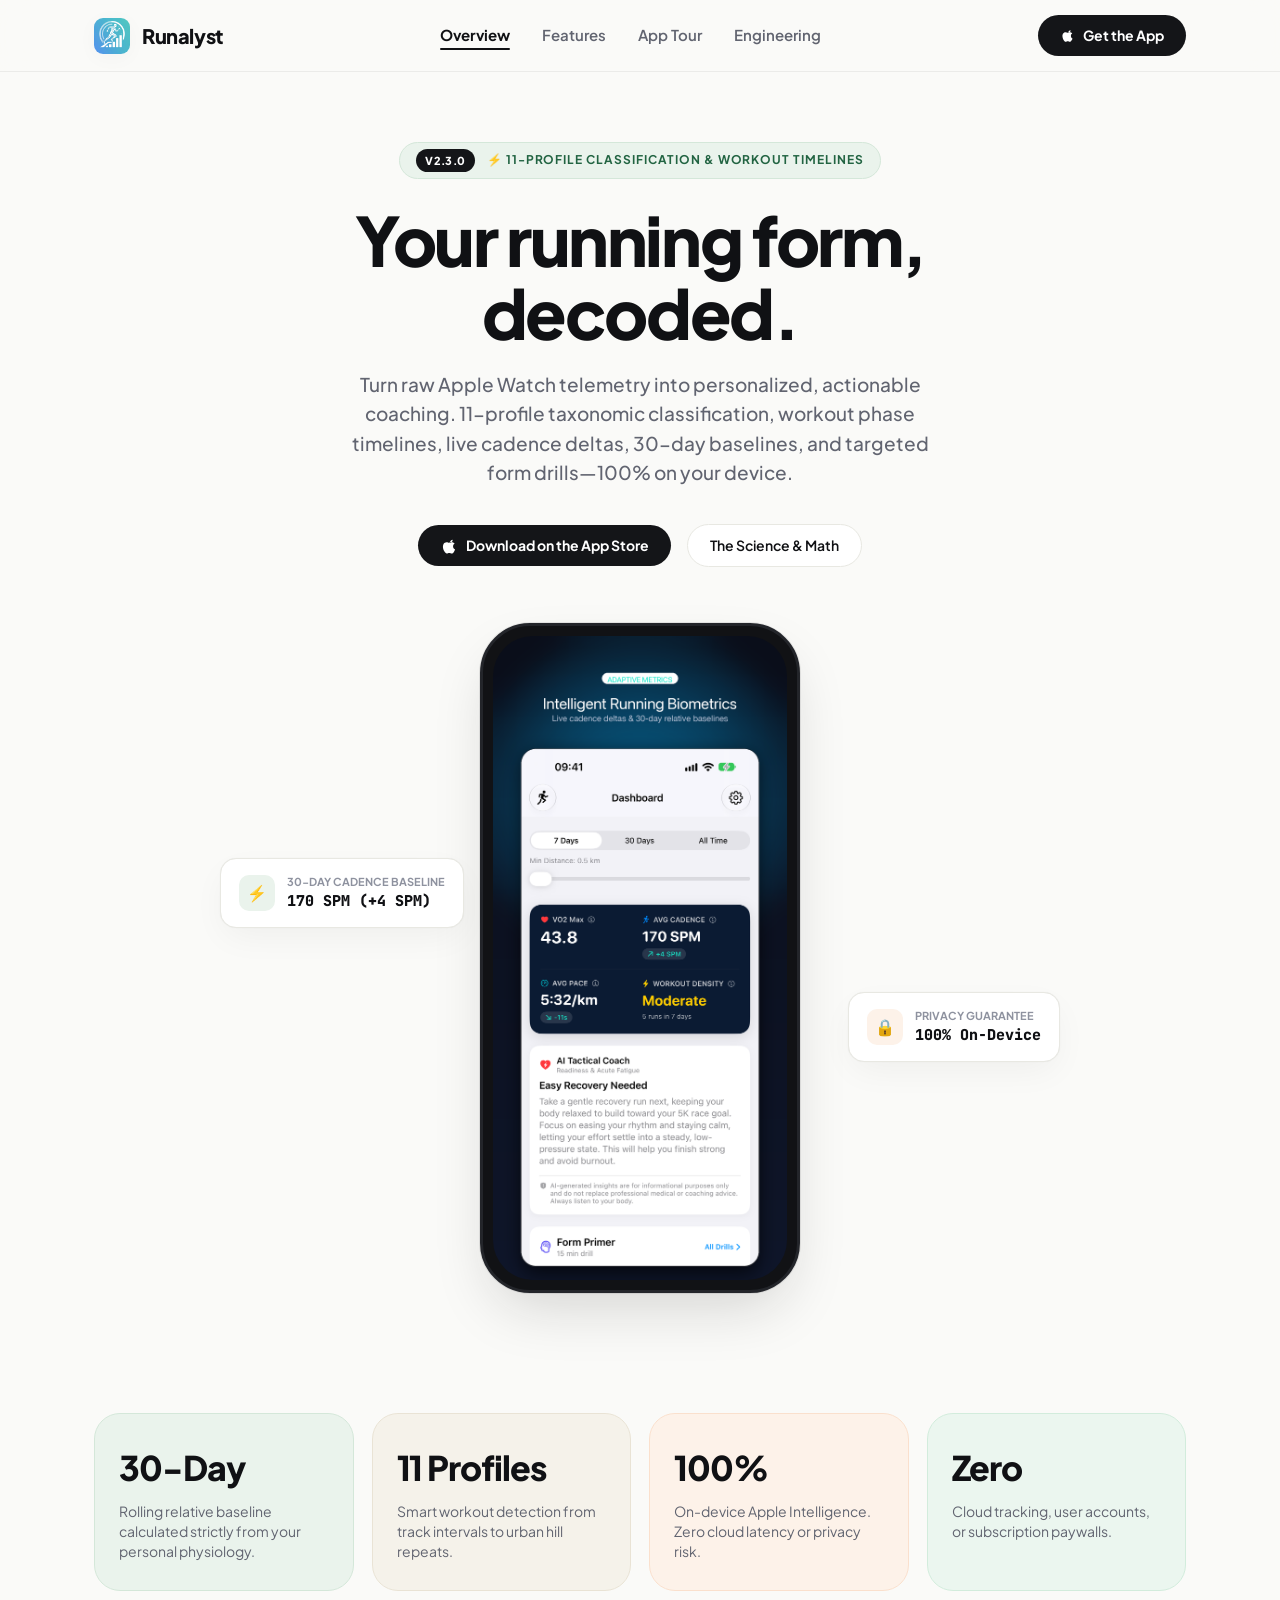
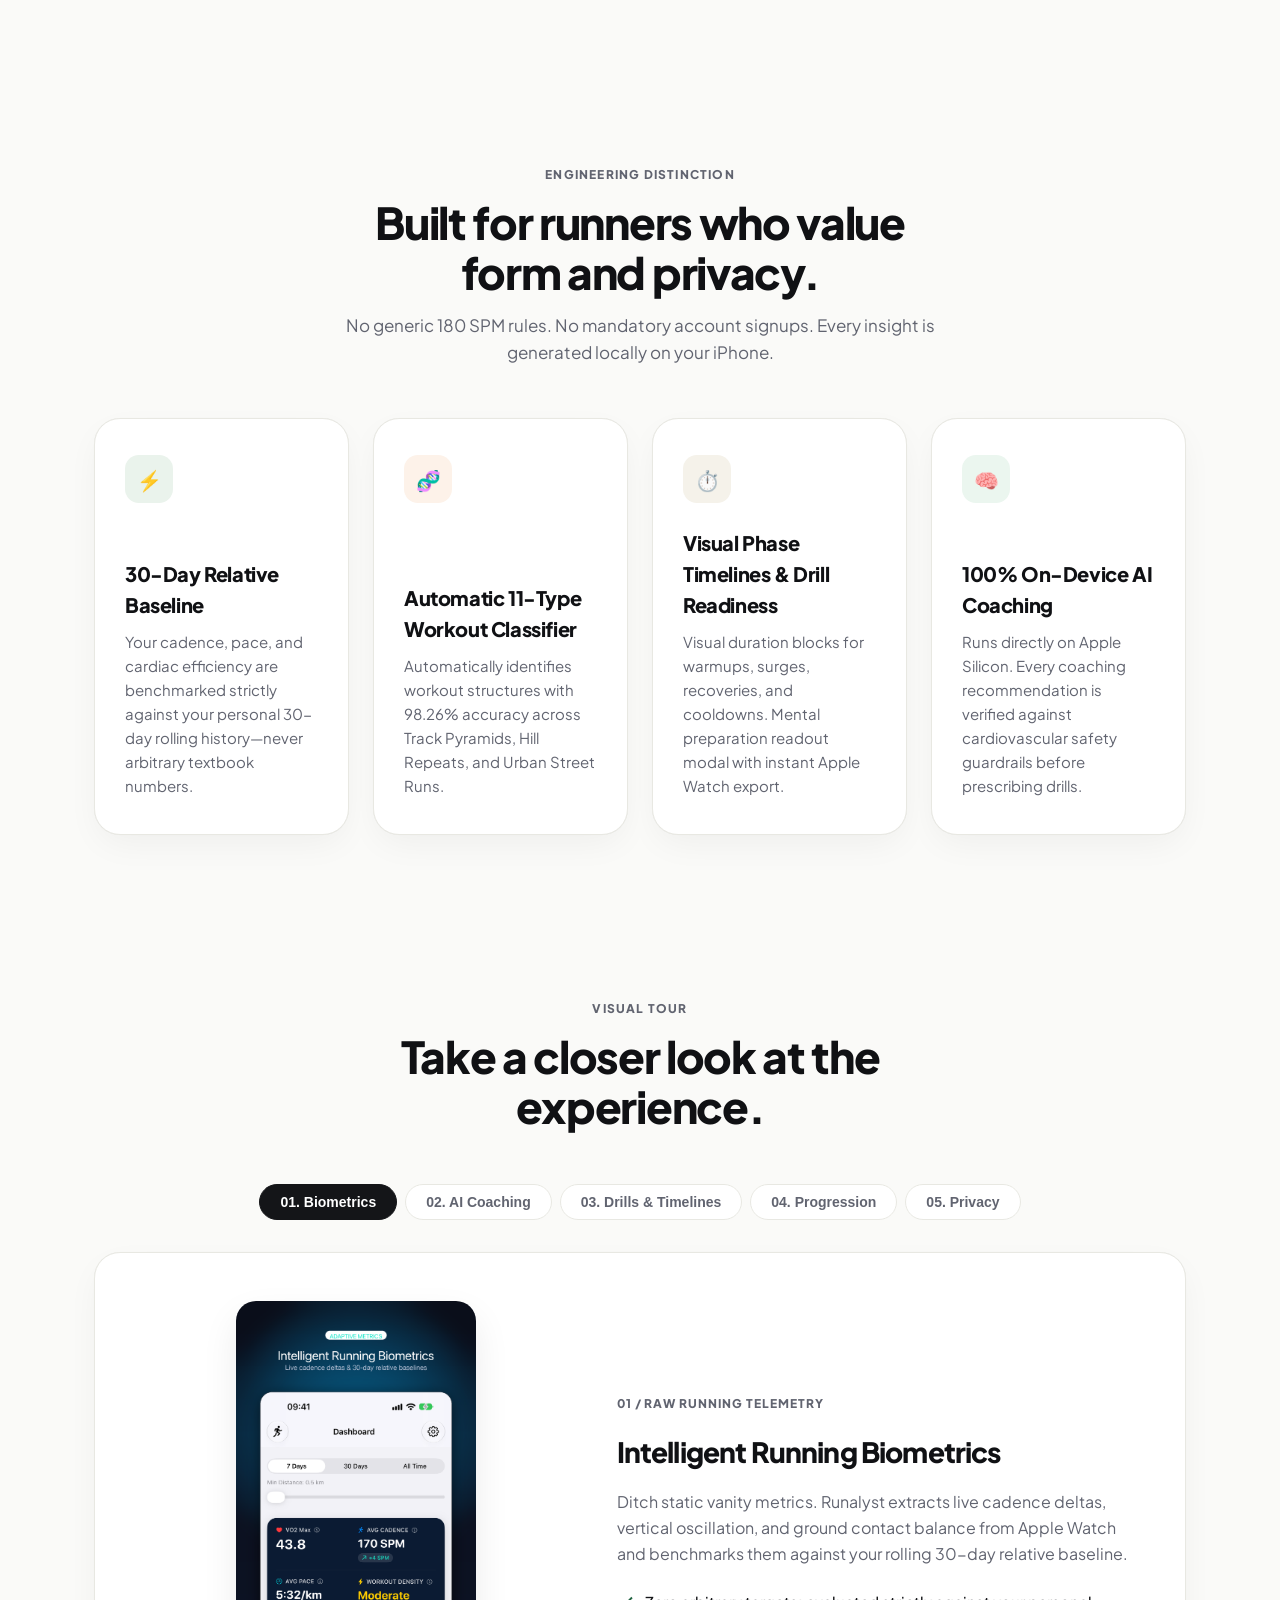
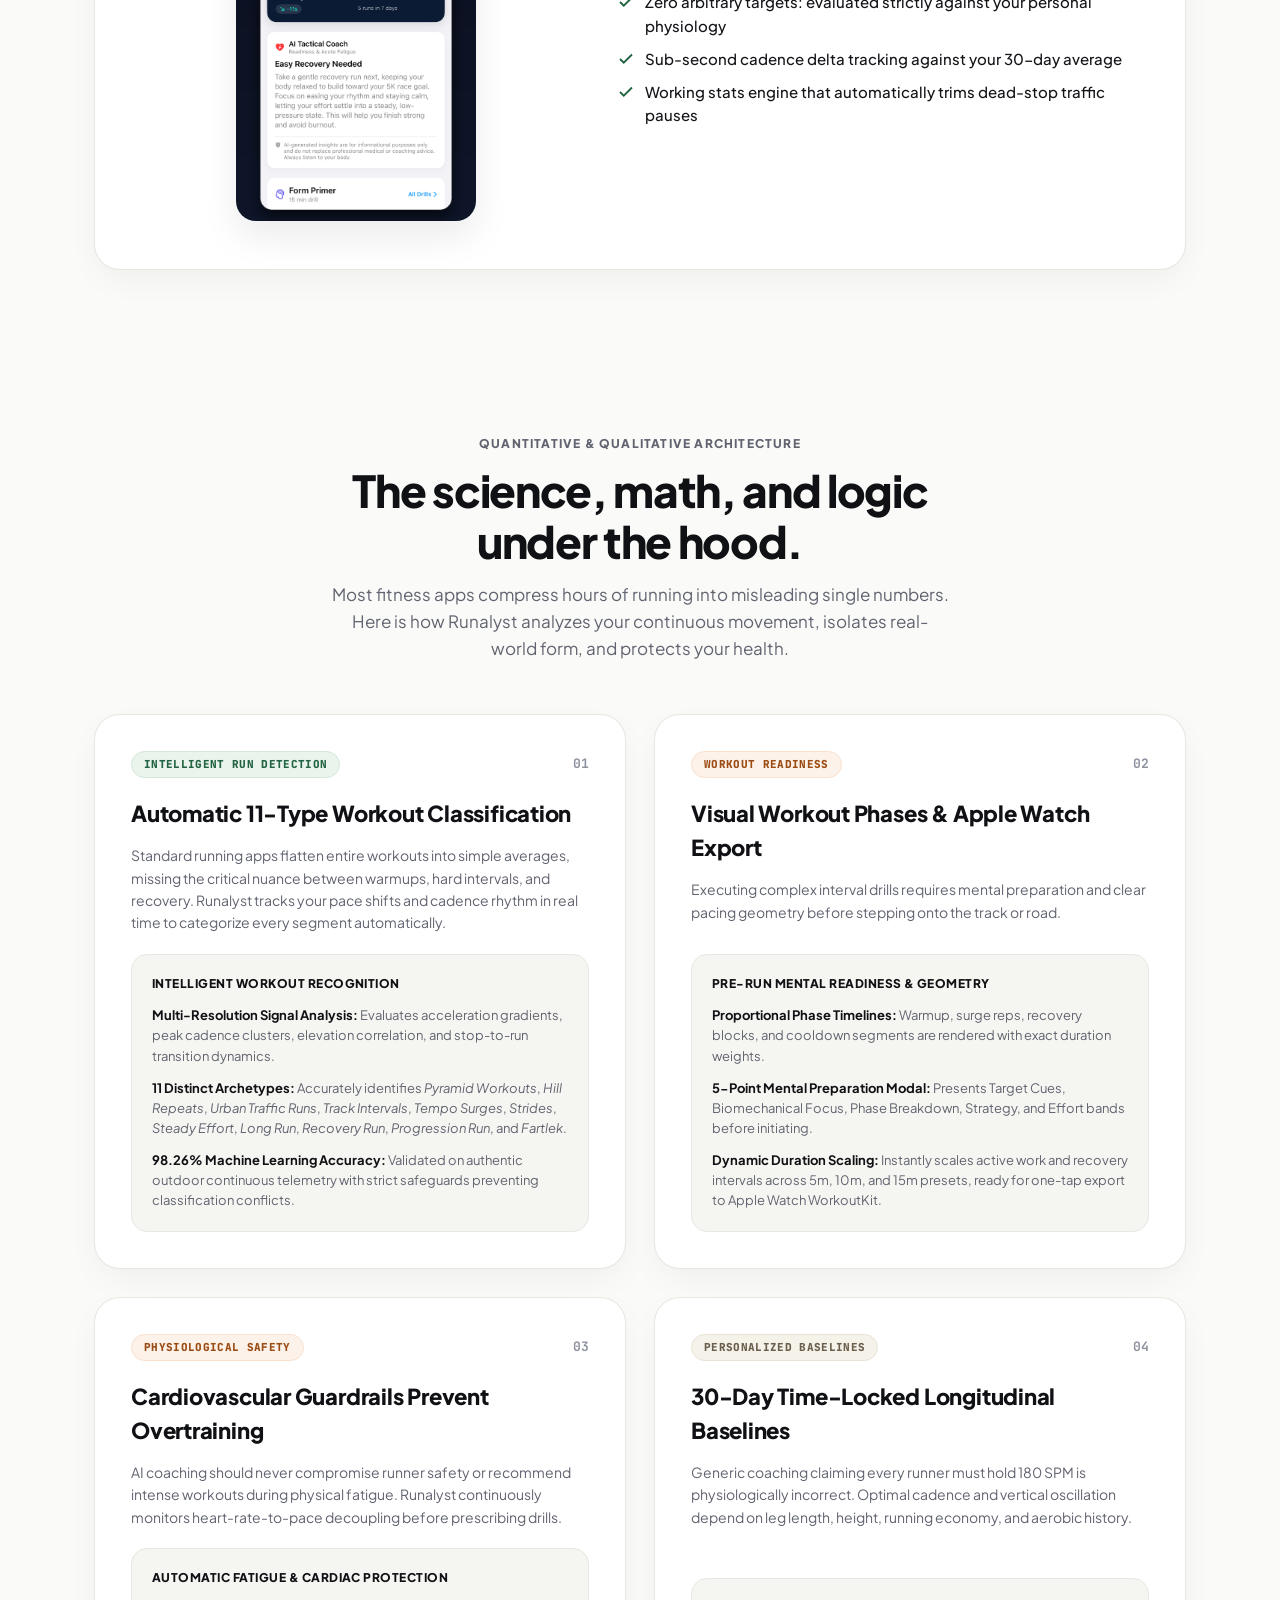
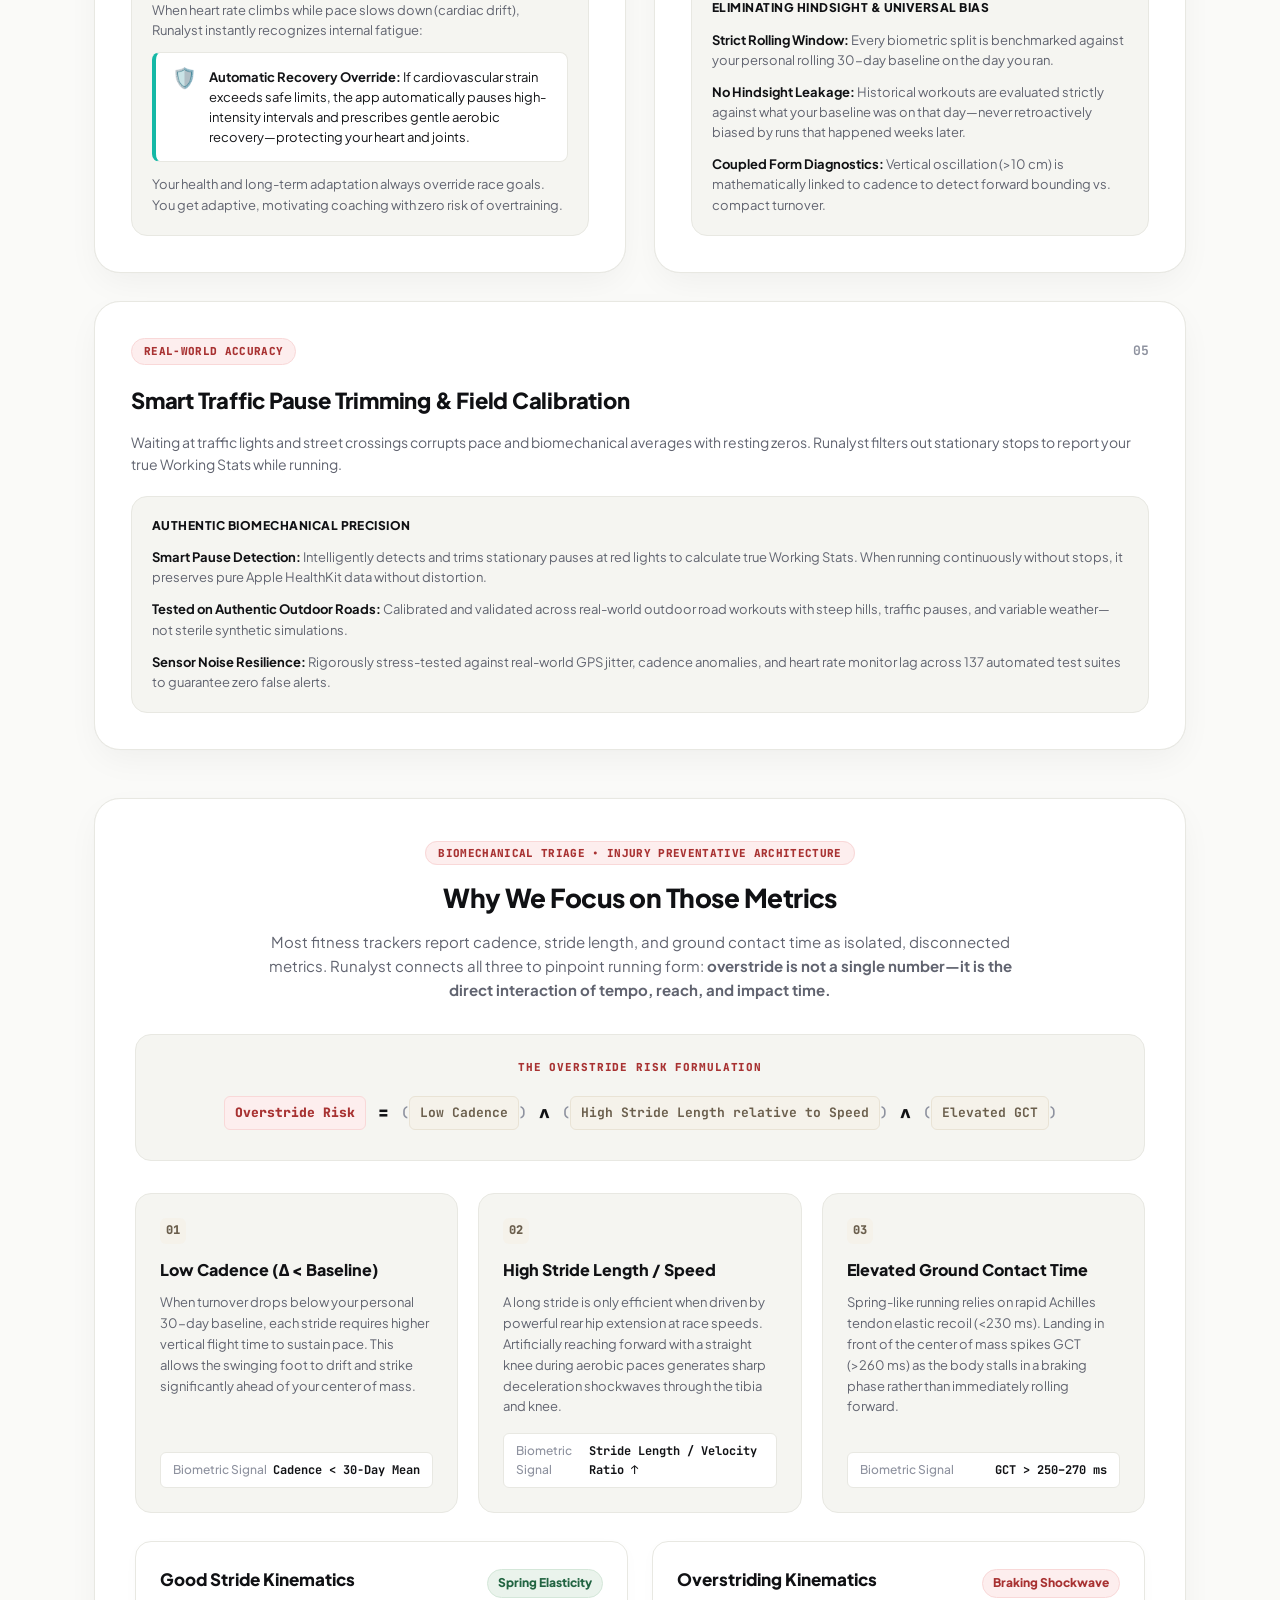
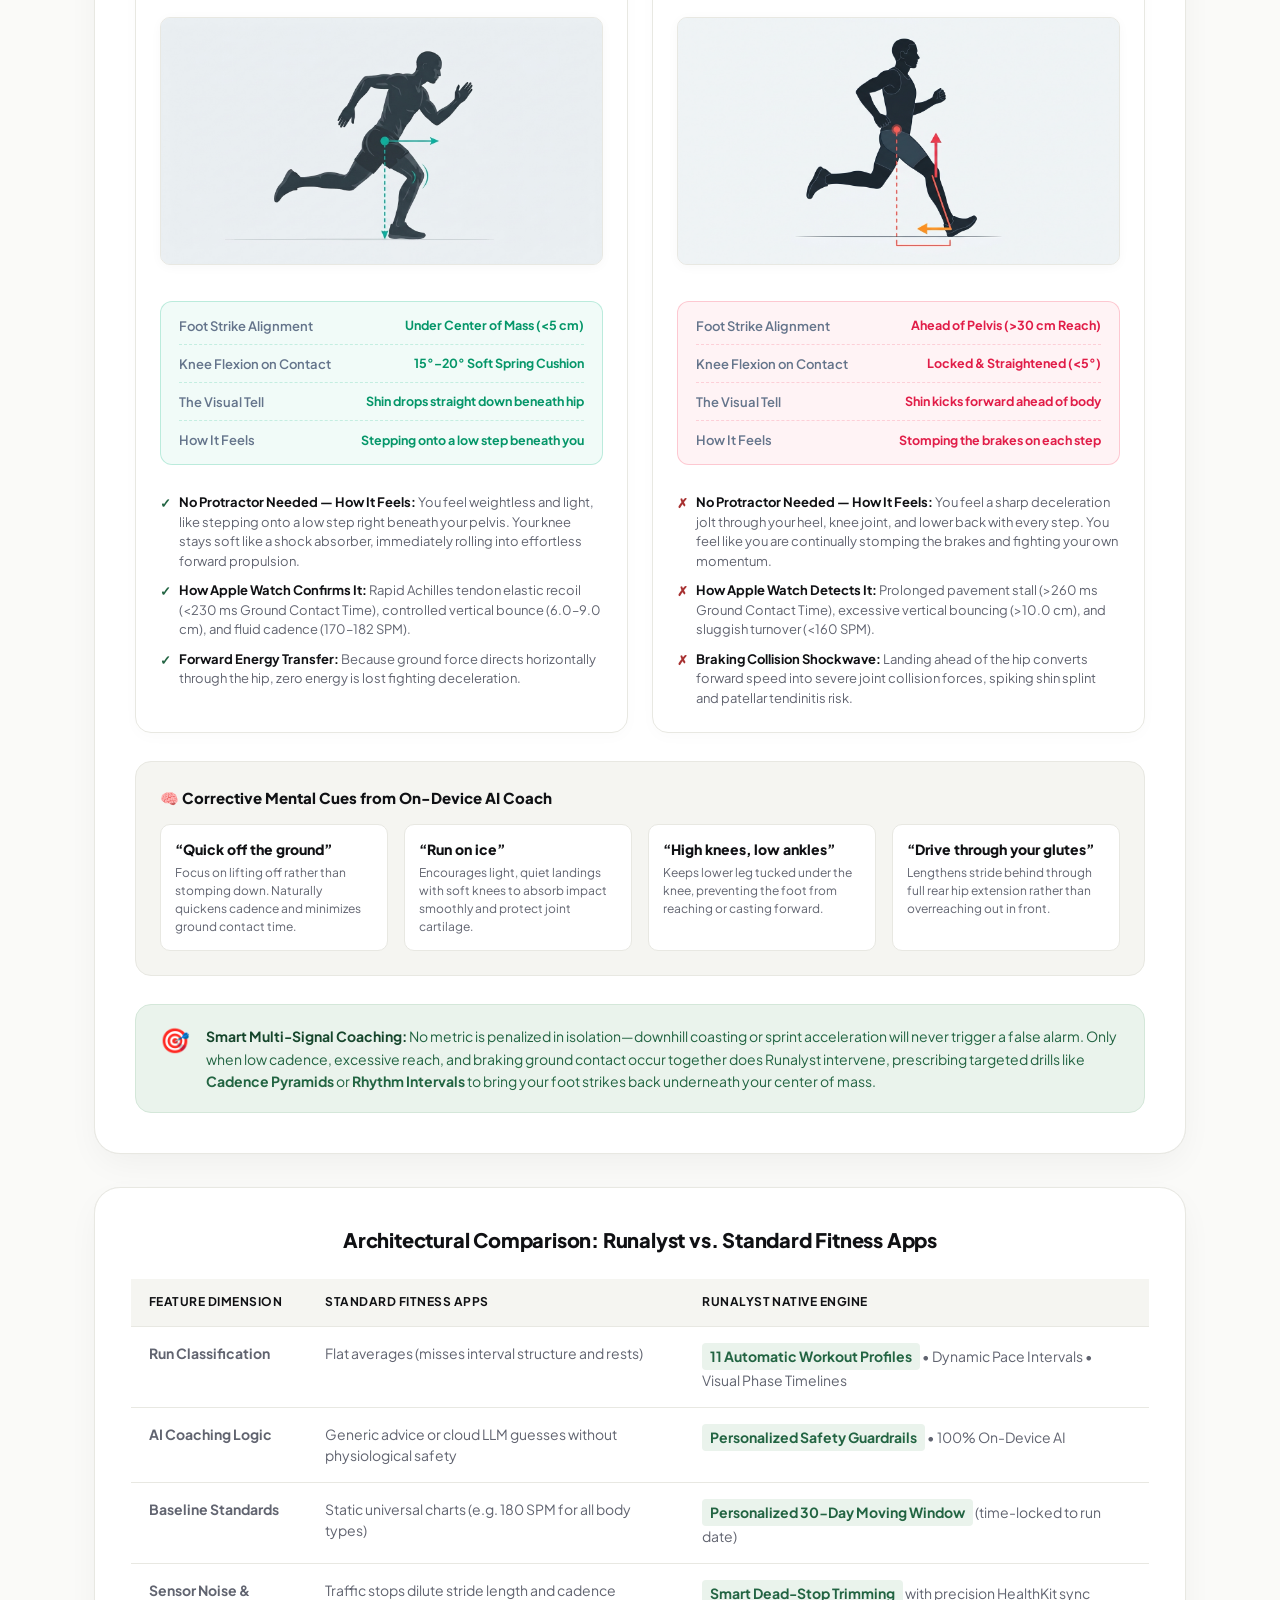
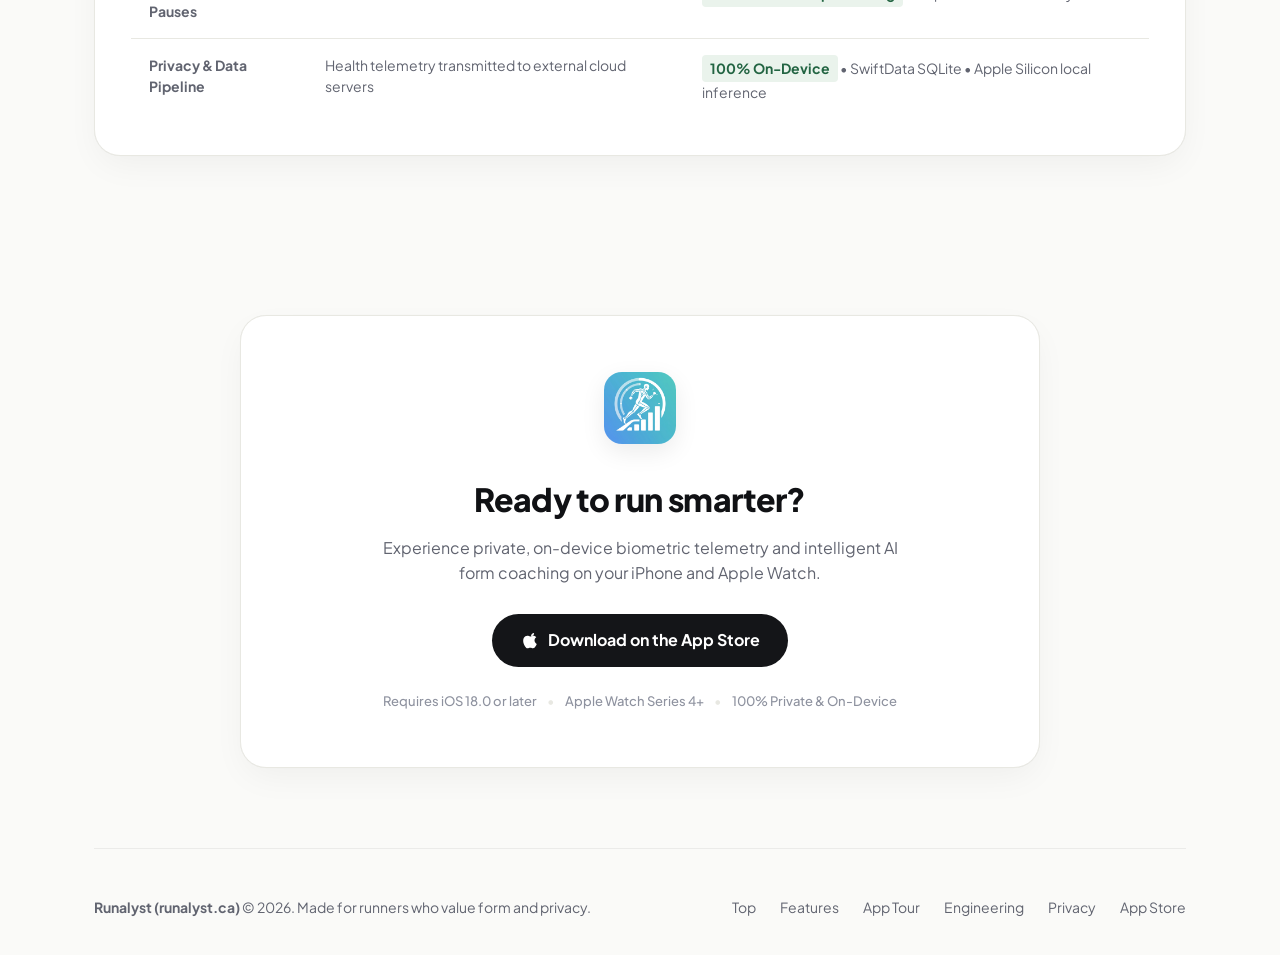
==== commit c0460d73: "feat(website): replace dark stick-figure SVGs with authentic athletic illustrations - Replaces dark " ====
--- a/website/index.html
+++ b/website/index.html
@@ -31,7 +31,7 @@
   <meta name="theme-color" content="#fafaf8">
   <link rel="icon" type="image/png" href="favicon.png">
   <link rel="apple-touch-icon" href="assets/images/app_icon.png">
-  <link rel="stylesheet" href="styles.css?v=2.3.0">
+  <link rel="stylesheet" href="styles.css?v=2.3.1">
 </head>
 <body>
 
@@ -488,110 +488,9 @@
               <span class="illustration-badge good">Spring Elasticity</span>
             </div>
             
-            <!-- Mathematical Vector Kinematic Diagram -->
-            <div class="kinematic-svg-container">
-              <svg class="kinematic-svg" viewBox="0 0 440 350" xmlns="http://www.w3.org/2000/svg">
-  <defs>
-    <linearGradient id="goodBoneGrad" x1="0%" y1="0%" x2="0%" y2="100%">
-      <stop offset="0%" stop-color="#34d399"/>
-      <stop offset="100%" stop-color="#059669"/>
-    </linearGradient>
-    <filter id="goodGlow" x="-20%" y="-20%" width="140%" height="140%">
-      <feGaussianBlur stdDeviation="3.5" result="blur"/>
-      <feComposite in="SourceGraphic" in2="blur" operator="over"/>
-    </filter>
-  </defs>
-
-  <!-- Background Card -->
-  <rect width="440" height="350" rx="14" fill="#080e18"/>
-  <rect x="1" y="1" width="438" height="348" rx="13" fill="none" stroke="#1e293b" stroke-width="1.2"/>
-
-  <!-- Top Status Bar -->
-  <rect x="18" y="14" width="144" height="22" rx="4" fill="#0f172a" stroke="#1e293b" stroke-width="1"/>
-  <circle cx="30" cy="25" r="3.5" fill="#10b981" filter="url(#goodGlow)"/>
-  <text x="40" y="28.5" fill="#94a3b8" font-size="8.5" font-family="-apple-system, BlinkMacSystemFont, 'Inter', sans-serif" font-weight="700" letter-spacing="0.5">BIOMECHANICAL LAB</text>
-
-  <rect x="282" y="14" width="140" height="22" rx="4" fill="#064e3b" stroke="#059669" stroke-width="1"/>
-  <text x="352" y="28.5" fill="#34d399" font-size="9" font-family="-apple-system, BlinkMacSystemFont, 'Inter', sans-serif" font-weight="800" text-anchor="middle" letter-spacing="0.3">SPRING ELASTICITY</text>
-
-  <!-- Ground Plane Datum -->
-  <line x1="20" y1="280" x2="420" y2="280" stroke="#334155" stroke-width="2"/>
-  <path d="M 30 288 L 38 280 M 70 288 L 78 280 M 110 288 L 118 280 M 150 288 L 158 280 M 190 288 L 198 280 M 230 288 L 238 280 M 270 288 L 278 280 M 310 288 L 318 280 M 350 288 L 358 280 M 390 288 L 398 280" stroke="#1e293b" stroke-width="1.5"/>
-
-  <!-- Plumb Line from Pelvis COM straight down to ground -->
-  <line x1="195" y1="135" x2="195" y2="280" stroke="#10b981" stroke-width="2" stroke-dasharray="4 3" opacity="0.95"/>
-  <circle cx="195" cy="280" r="5" fill="#10b981" filter="url(#goodGlow)"/>
-  <circle cx="195" cy="280" r="2" fill="#ffffff"/>
-
-  <!-- ATHLETIC RUNNER SILHOUETTE -->
-  <g id="goodRunner">
-    <!-- Trailing Arm (Background) -->
-    <path d="M 202 78 L 172 98" stroke="#1e293b" stroke-width="9" stroke-linecap="round"/>
-    <path d="M 172 98 L 176 76" stroke="#1e293b" stroke-width="7" stroke-linecap="round"/>
-
-    <!-- Trailing Leg (Background Push-Off) -->
-    <path d="M 195 135 L 152 185" stroke="#1e293b" stroke-width="14" stroke-linecap="round"/>
-    <path d="M 152 185 L 108 218" stroke="#1e293b" stroke-width="11" stroke-linecap="round"/>
-    <!-- Trailing Shoe -->
-    <path d="M 108 218 L 88 226 L 86 220 L 106 214 Z" fill="#334155"/>
-
-    <!-- Torso (Athletic contoured capsule, 8.5° forward lean) -->
-    <path d="M 195 135 L 205 78" stroke="#334155" stroke-width="22" stroke-linecap="round"/>
-    <!-- Chest / athletic profile accent -->
-    <path d="M 198 128 L 207 78" stroke="#475569" stroke-width="16" stroke-linecap="round"/>
-
-    <!-- Neck & Head (Natural athletic profile) -->
-    <path d="M 205 78 L 209 62" stroke="#e2e8f0" stroke-width="9" stroke-linecap="round"/>
-    <ellipse cx="213" cy="48" rx="10.5" ry="12.5" fill="#f8fafc" transform="rotate(8 213 48)"/>
-    <!-- Sleek Running Visor -->
-    <path d="M 208 44 Q 216 42 225 43 Q 230 45 224 48 Q 216 48 208 48 Z" fill="#38bdf8"/>
-
-    <!-- Lead Arm (Foreground - Athletic 90° Running Carriage) -->
-    <path d="M 206 78 L 230 106" stroke="#64748b" stroke-width="9.5" stroke-linecap="round"/>
-    <path d="M 230 106 L 250 86" stroke="#64748b" stroke-width="7.5" stroke-linecap="round"/>
-    <circle cx="250" cy="86" r="4.5" fill="#94a3b8"/>
-
-    <!-- Lead Stance Leg (Foreground - Active Spring Cushion) -->
-    <!-- Thigh (Hip to Knee, flexed forward ~20°) -->
-    <path d="M 195 135 L 218 198" stroke="url(#goodBoneGrad)" stroke-width="15" stroke-linecap="round" opacity="0.9"/>
-    <path d="M 195 135 L 218 198" stroke="#ffffff" stroke-width="2.5" stroke-linecap="round" opacity="0.4"/>
-
-    <!-- Knee Joint Indicator Node -->
-    <circle cx="218" cy="198" r="8" fill="#10b981" stroke="#ffffff" stroke-width="2.5" filter="url(#goodGlow)"/>
-
-    <!-- Shank / Tibia (Near-Vertical drop directly beneath Pelvis) -->
-    <path d="M 218 198 L 198 266" stroke="url(#goodBoneGrad)" stroke-width="12" stroke-linecap="round" opacity="0.9"/>
-    <path d="M 218 198 L 198 266" stroke="#ffffff" stroke-width="2.5" stroke-linecap="round" opacity="0.4"/>
-
-    <!-- Running Shoe (Midfoot Landing Directly on Plumb Line x=195) -->
-    <path d="M 180 278 C 182 268 194 266 206 266 C 220 266 230 272 234 278 Z" fill="#10b981" stroke="#34d399" stroke-width="1.8"/>
-    <!-- Cushioned Outsole (Flat on ground) -->
-    <rect x="178" y="277" width="58" height="3.5" rx="1.5" fill="#ffffff"/>
-  </g>
-
-  <!-- HUD BIOMECHANICAL ANNOTATIONS -->
-
-  <!-- Center of Mass Pelvis Node & Pill -->
-  <circle cx="195" cy="135" r="7" fill="#10b981" stroke="#ffffff" stroke-width="2.5" filter="url(#goodGlow)"/>
-  <rect x="22" y="124" width="154" height="22" rx="4" fill="#0f172a" stroke="#10b981" stroke-width="1.2"/>
-  <text x="99" y="138.5" fill="#a7f3d0" font-size="8.5" font-family="-apple-system, BlinkMacSystemFont, 'Inter', sans-serif" font-weight="700" text-anchor="middle">CENTER OF MASS (PELVIS)</text>
-  <line x1="176" y1="135" x2="188" y2="135" stroke="#10b981" stroke-width="1.5"/>
-
-  <!-- Forward Drive Vector Arrow (Connected stem to arrowhead) -->
-  <line x1="205" y1="135" x2="272" y2="135" stroke="#34d399" stroke-width="3.5" stroke-linecap="round"/>
-  <polygon points="284,135 270,129 270,141" fill="#34d399"/>
-  <rect x="290" y="124" width="134" height="22" rx="4" fill="#064e3b" stroke="#059669" stroke-width="1"/>
-  <text x="357" y="138.5" fill="#34d399" font-size="8.5" font-family="-apple-system, BlinkMacSystemFont, 'Inter', sans-serif" font-weight="800" text-anchor="middle">FORWARD DRIVE</text>
-
-  <!-- Soft Knee Spring Recoil Callout -->
-  <path d="M 228 192 C 236 188 244 192 248 198 C 252 204 246 210 254 214" fill="none" stroke="#6ee7b7" stroke-width="2" stroke-dasharray="2 2"/>
-  <rect x="260" y="187" width="168" height="22" rx="4" fill="#0f172a" stroke="#059669" stroke-width="1"/>
-  <text x="344" y="201.5" fill="#6ee7b7" font-size="8.5" font-family="-apple-system, BlinkMacSystemFont, 'Inter', sans-serif" font-weight="700" text-anchor="middle">SOFT KNEE SPRING (20° FLEX)</text>
-
-  <!-- Foot Strike Alignment Badge at Ground -->
-  <rect x="75" y="306" width="240" height="28" rx="6" fill="#064e3b" stroke="#059669" stroke-width="1.5"/>
-  <text x="195" y="324" fill="#34d399" font-size="9.5" font-family="-apple-system, BlinkMacSystemFont, 'Inter', sans-serif" font-weight="800" text-anchor="middle">✓ FOOT LANDS DIRECTLY UNDER PELVIS</text>
-</svg>
+            <!-- Biomechanical Athletic Kinematic Illustration -->
+            <div class="illustration-img-wrap">
+              <img src="assets/images/good_stride_illustration.png" alt="Optimal Running Stride Kinematics — Foot lands beneath pelvis center of mass with flexed knee spring" class="illustration-img" width="1376" height="768" loading="lazy">
             </div>
 
             <div class="kinematic-summary-box good" style="display: flex; flex-direction: column; gap: 9px; background: rgba(16, 185, 129, 0.06); border: 1px solid rgba(16, 185, 129, 0.24); border-radius: 12px; padding: 14px 18px; margin: 16px 0 20px 0;">
@@ -636,116 +535,9 @@
               <span class="illustration-badge overstride">Braking Shockwave</span>
             </div>
 
-            <!-- Mathematical Vector Kinematic Diagram -->
-            <div class="kinematic-svg-container">
-              <svg class="kinematic-svg" viewBox="0 0 440 350" xmlns="http://www.w3.org/2000/svg">
-  <defs>
-    <linearGradient id="badBoneGrad" x1="0%" y1="0%" x2="0%" y2="100%">
-      <stop offset="0%" stop-color="#fb7185"/>
-      <stop offset="100%" stop-color="#e11d48"/>
-    </linearGradient>
-    <filter id="badGlow" x="-20%" y="-20%" width="140%" height="140%">
-      <feGaussianBlur stdDeviation="3.5" result="blur"/>
-      <feComposite in="SourceGraphic" in2="blur" operator="over"/>
-    </filter>
-  </defs>
-
-  <!-- Background Card -->
-  <rect width="440" height="350" rx="14" fill="#080e18"/>
-  <rect x="1" y="1" width="438" height="348" rx="13" fill="none" stroke="#1e293b" stroke-width="1.2"/>
-
-  <!-- Top Status Bar -->
-  <rect x="18" y="14" width="144" height="22" rx="4" fill="#0f172a" stroke="#1e293b" stroke-width="1"/>
-  <circle cx="30" cy="25" r="3.5" fill="#f43f5e" filter="url(#badGlow)"/>
-  <text x="40" y="28.5" fill="#94a3b8" font-size="8.5" font-family="-apple-system, BlinkMacSystemFont, 'Inter', sans-serif" font-weight="700" letter-spacing="0.5">BIOMECHANICAL LAB</text>
-
-  <rect x="278" y="14" width="144" height="22" rx="4" fill="#4c0519" stroke="#e11d48" stroke-width="1"/>
-  <text x="350" y="28.5" fill="#fda4af" font-size="8.5" font-family="-apple-system, BlinkMacSystemFont, 'Inter', sans-serif" font-weight="800" text-anchor="middle" letter-spacing="0.3">BRAKING SHOCKWAVE</text>
-
-  <!-- Ground Plane Datum -->
-  <line x1="20" y1="280" x2="420" y2="280" stroke="#334155" stroke-width="2"/>
-  <path d="M 30 288 L 38 280 M 70 288 L 78 280 M 110 288 L 118 280 M 150 288 L 158 280 M 190 288 L 198 280 M 230 288 L 238 280 M 270 288 L 278 280 M 310 288 L 318 280 M 350 288 L 358 280 M 390 288 L 398 280" stroke="#1e293b" stroke-width="1.5"/>
-
-  <!-- Plumb Line from Pelvis COM straight down to ground -->
-  <line x1="145" y1="140" x2="145" y2="280" stroke="#94a3b8" stroke-width="1.8" stroke-dasharray="4 3" opacity="0.6"/>
-  <circle cx="145" cy="280" r="4.5" fill="#94a3b8"/>
-
-  <!-- ATHLETIC RUNNER SILHOUETTE (Overstride Posture) -->
-  <g id="overstrideRunner">
-    <!-- Trailing Arm -->
-    <path d="M 145 82 L 118 102" stroke="#1e293b" stroke-width="9" stroke-linecap="round"/>
-    <path d="M 118 102 L 122 80" stroke="#1e293b" stroke-width="7" stroke-linecap="round"/>
-
-    <!-- Trailing Leg (Dragging low behind) -->
-    <path d="M 145 140 L 108 192" stroke="#1e293b" stroke-width="14" stroke-linecap="round"/>
-    <path d="M 108 192 L 68 224" stroke="#1e293b" stroke-width="11" stroke-linecap="round"/>
-    <path d="M 68 224 L 48 230 L 46 224 L 66 220 Z" fill="#334155"/>
-
-    <!-- Torso (Upright, Zero Forward Momentum) -->
-    <path d="M 145 140 L 147 82" stroke="#334155" stroke-width="22" stroke-linecap="round"/>
-    <path d="M 146 132 L 148 82" stroke="#475569" stroke-width="16" stroke-linecap="round"/>
-
-    <!-- Neck & Head (Upright) -->
-    <path d="M 147 82 L 149 64" stroke="#e2e8f0" stroke-width="9" stroke-linecap="round"/>
-    <ellipse cx="151" cy="50" rx="10.5" ry="12.5" fill="#f8fafc"/>
-    <path d="M 146 46 Q 154 44 163 45 Q 168 47 162 50 Q 154 50 146 50 Z" fill="#fb7185"/>
-
-    <!-- Lead Arm -->
-    <path d="M 147 82 L 172 108" stroke="#64748b" stroke-width="9.5" stroke-linecap="round"/>
-    <path d="M 172 108 L 192 88" stroke="#64748b" stroke-width="7.5" stroke-linecap="round"/>
-    <circle cx="192" cy="88" r="4.5" fill="#94a3b8"/>
-
-    <!-- Lead Stance Leg (Foreground - Locked Straight Knee Casting Forward) -->
-    <!-- Thigh (Hip to Knee, locked straight) -->
-    <path d="M 145 140 L 185 208" stroke="url(#badBoneGrad)" stroke-width="15" stroke-linecap="round" opacity="0.9"/>
-    <path d="M 145 140 L 185 208" stroke="#ffffff" stroke-width="2.5" stroke-linecap="round" opacity="0.4"/>
-
-    <!-- Locked Knee Node -->
-    <circle cx="185" cy="208" r="8" fill="#e11d48" stroke="#ffffff" stroke-width="2.5" filter="url(#badGlow)"/>
-
-    <!-- Shank / Tibia (Continuous straight line casting ahead) -->
-    <path d="M 185 208 L 222 270" stroke="url(#badBoneGrad)" stroke-width="12" stroke-linecap="round" opacity="0.9"/>
-    <path d="M 185 208 L 222 270" stroke="#ffffff" stroke-width="2.5" stroke-linecap="round" opacity="0.4"/>
-
-    <!-- Running Shoe (Heavy Heel Collision Strike, Dorsiflexed Toe) -->
-    <path d="M 218 280 L 225 264 L 258 250 C 262 254 260 258 254 262 L 230 280 Z" fill="#f43f5e" stroke="#fb7185" stroke-width="2"/>
-    <line x1="218" y1="280" x2="258" y2="252" stroke="#ffffff" stroke-width="2.5"/>
-
-    <!-- Ground Collision Impact Point -->
-    <circle cx="223" cy="280" r="5.5" fill="#e11d48" filter="url(#badGlow)"/>
-    <circle cx="223" cy="280" r="2" fill="#ffffff"/>
-  </g>
-
-  <!-- HUD BIOMECHANICAL ANNOTATIONS -->
-
-  <!-- Center of Mass Pelvis Node & Pill -->
-  <circle cx="145" cy="140" r="7" fill="#94a3b8" stroke="#ffffff" stroke-width="2.5"/>
-  <rect x="18" y="129" width="112" height="22" rx="4" fill="#0f172a" stroke="#475569" stroke-width="1.2"/>
-  <text x="74" y="143.5" fill="#cbd5e1" font-size="8" font-family="-apple-system, BlinkMacSystemFont, 'Inter', sans-serif" font-weight="700" text-anchor="middle">CENTER OF MASS</text>
-  <line x1="130" y1="140" x2="138" y2="140" stroke="#94a3b8" stroke-width="1.5"/>
-
-  <!-- Locked Knee Warning Callout -->
-  <rect x="246" y="197" width="186" height="22" rx="4" fill="#4c0519" stroke="#e11d48" stroke-width="1"/>
-  <text x="339" y="211.5" fill="#fecdd3" font-size="8.5" font-family="-apple-system, BlinkMacSystemFont, 'Inter', sans-serif" font-weight="800" text-anchor="middle">LOCKED KNEE (&lt;5° FLEXION)</text>
-  <line x1="193" y1="208" x2="246" y2="208" stroke="#f43f5e" stroke-width="1.5"/>
-
-  <!-- Severe Braking Collision Force Vector Arrow (Shooting back up into the leg) -->
-  <line x1="219" y1="274" x2="151" y2="226" stroke="#f43f5e" stroke-width="3.5" filter="url(#badGlow)"/>
-  <polygon points="143,220 156,230 150,219" fill="#f43f5e" filter="url(#badGlow)"/>
-  <rect x="42" y="215" width="128" height="22" rx="4" fill="#4c0519" stroke="#e11d48" stroke-width="1"/>
-  <text x="106" y="229.5" fill="#fb7185" font-size="8.5" font-family="-apple-system, BlinkMacSystemFont, 'Inter', sans-serif" font-weight="800" text-anchor="middle">BRAKING COLLISION</text>
-
-  <!-- Overstride Gap Dimension Bracket (Under Ground Plane) -->
-  <line x1="145" y1="294" x2="223" y2="294" stroke="#f43f5e" stroke-width="1.5"/>
-  <line x1="145" y1="288" x2="145" y2="300" stroke="#f43f5e" stroke-width="1.5"/>
-  <line x1="223" y1="288" x2="223" y2="300" stroke="#f43f5e" stroke-width="1.5"/>
-  <rect x="134" y="304" width="100" height="20" rx="3" fill="#4c0519" stroke="#e11d48" stroke-width="1"/>
-  <text x="184" y="317.5" fill="#fecdd3" font-size="8.5" font-family="-apple-system, BlinkMacSystemFont, 'Inter', sans-serif" font-weight="800" text-anchor="middle">+30 CM OVERREACH</text>
-
-  <!-- Warning Badge at Bottom -->
-  <rect x="250" y="304" width="186" height="26" rx="5" fill="#4c0519" stroke="#e11d48" stroke-width="1.5"/>
-  <text x="343" y="321" fill="#fda4af" font-size="9" font-family="-apple-system, BlinkMacSystemFont, 'Inter', sans-serif" font-weight="800" text-anchor="middle">✗ BRAKING SHOCKWAVE</text>
-</svg>
+            <!-- Biomechanical Athletic Kinematic Illustration -->
+            <div class="illustration-img-wrap">
+              <img src="assets/images/overstride_illustration.png" alt="Overstriding Biomechanics — Foot reaches ahead with locked knee creating braking shockwave" class="illustration-img" width="1376" height="768" loading="lazy">
             </div>
 
             <div class="kinematic-summary-box overstride" style="display: flex; flex-direction: column; gap: 9px; background: rgba(244, 63, 94, 0.06); border: 1px solid rgba(244, 63, 94, 0.24); border-radius: 12px; padding: 14px 18px; margin: 16px 0 20px 0;">
--- a/website/styles.css
+++ b/website/styles.css
@@ -1440,6 +1440,22 @@
   border: 1px solid var(--pastel-coral-border);
 }
 
+.illustration-img-wrap {
+  width: 100%;
+  margin-bottom: 20px;
+  border-radius: var(--radius-sm);
+  overflow: hidden;
+  background: #f1f5f9;
+  border: 1px solid var(--border-card);
+  box-shadow: 0 2px 12px rgba(0, 0, 0, 0.03);
+}
+
+.illustration-img {
+  width: 100%;
+  height: auto;
+  display: block;
+}
+
 .kinematic-svg-container {
   width: 100%;
   margin-bottom: 20px;
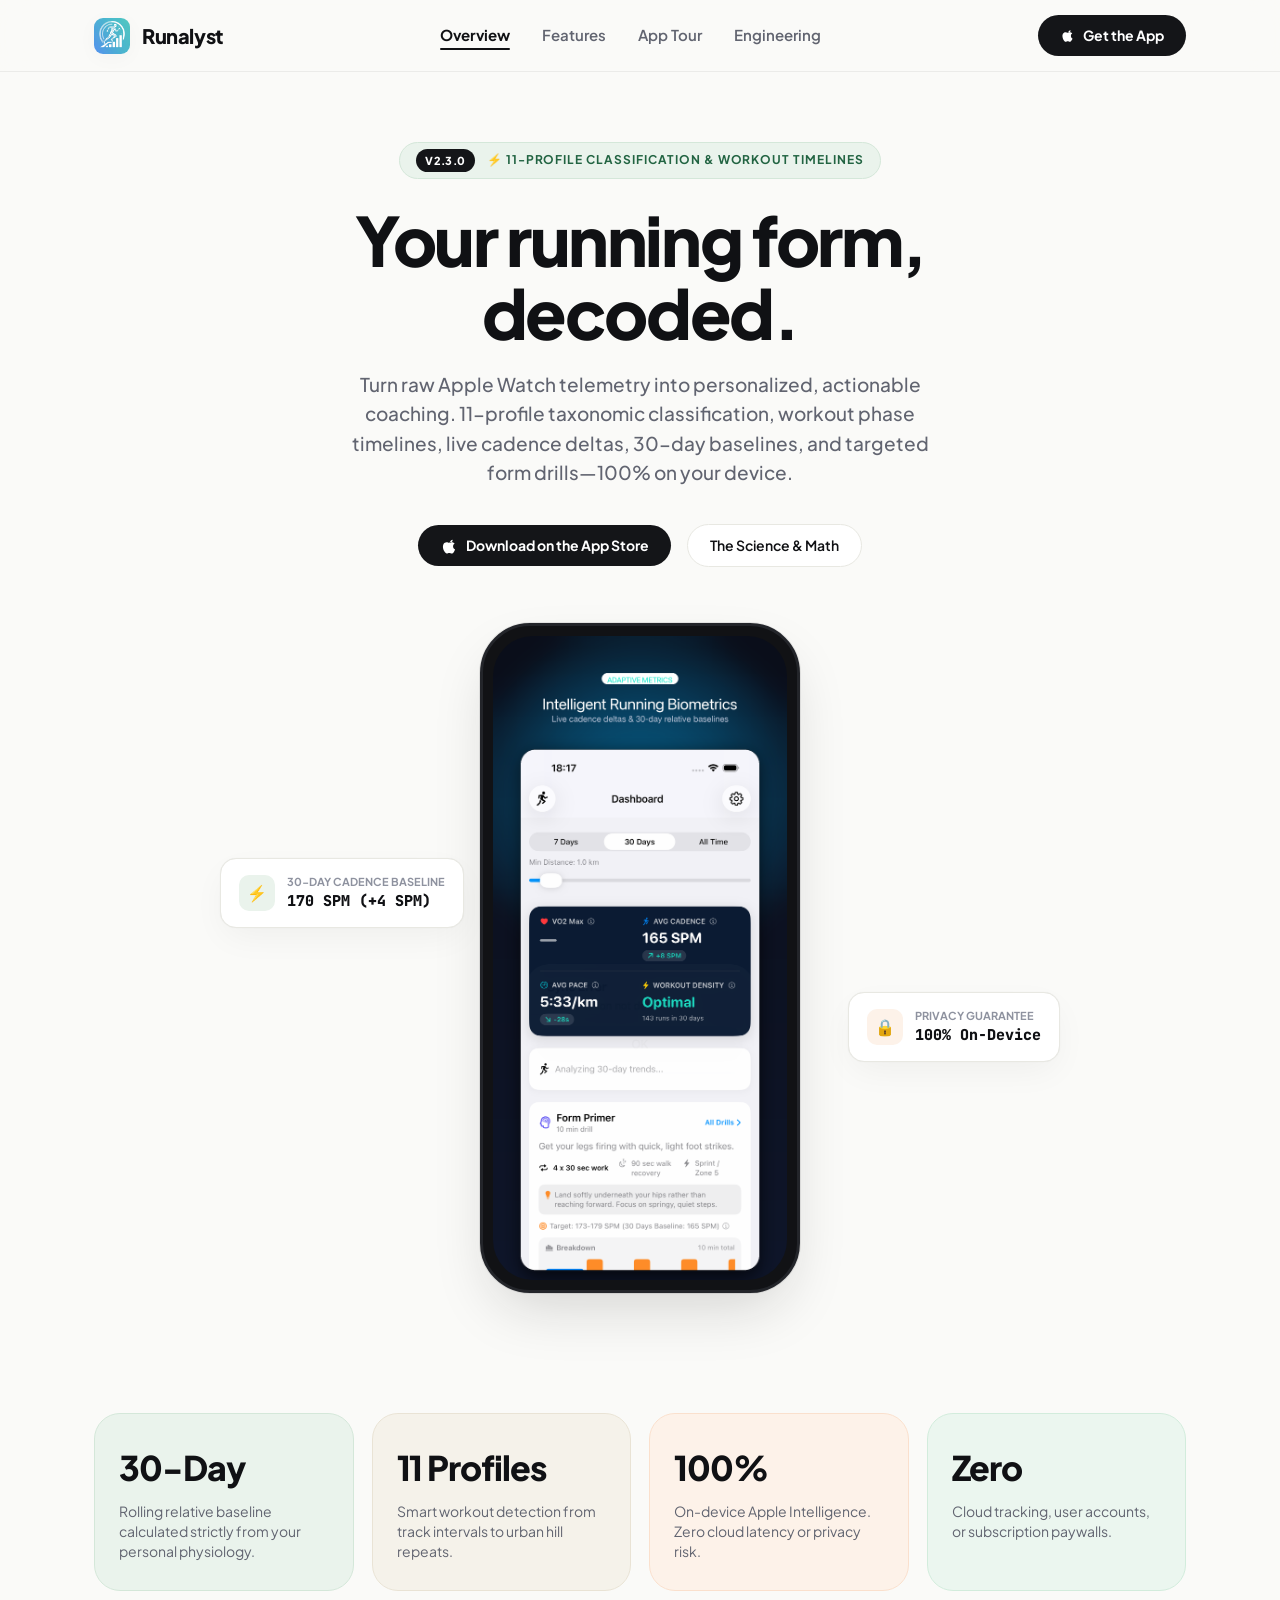
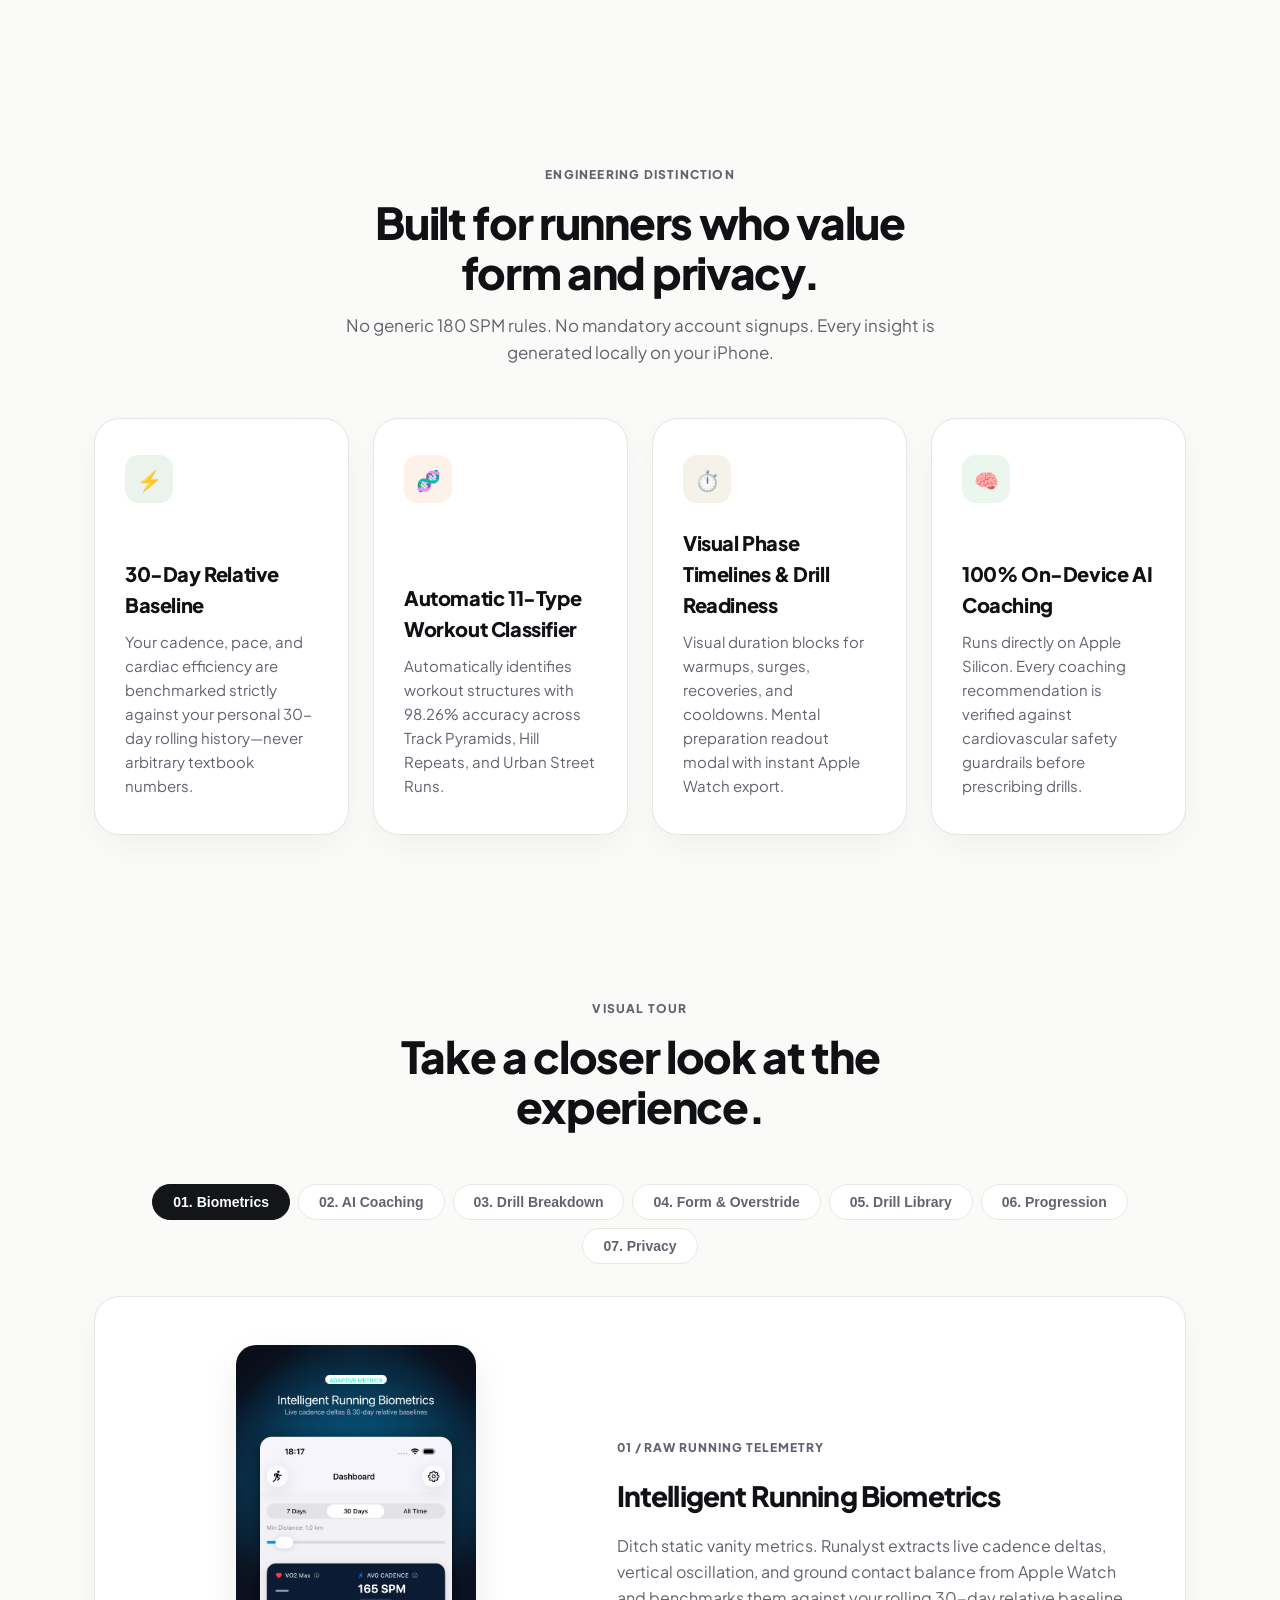
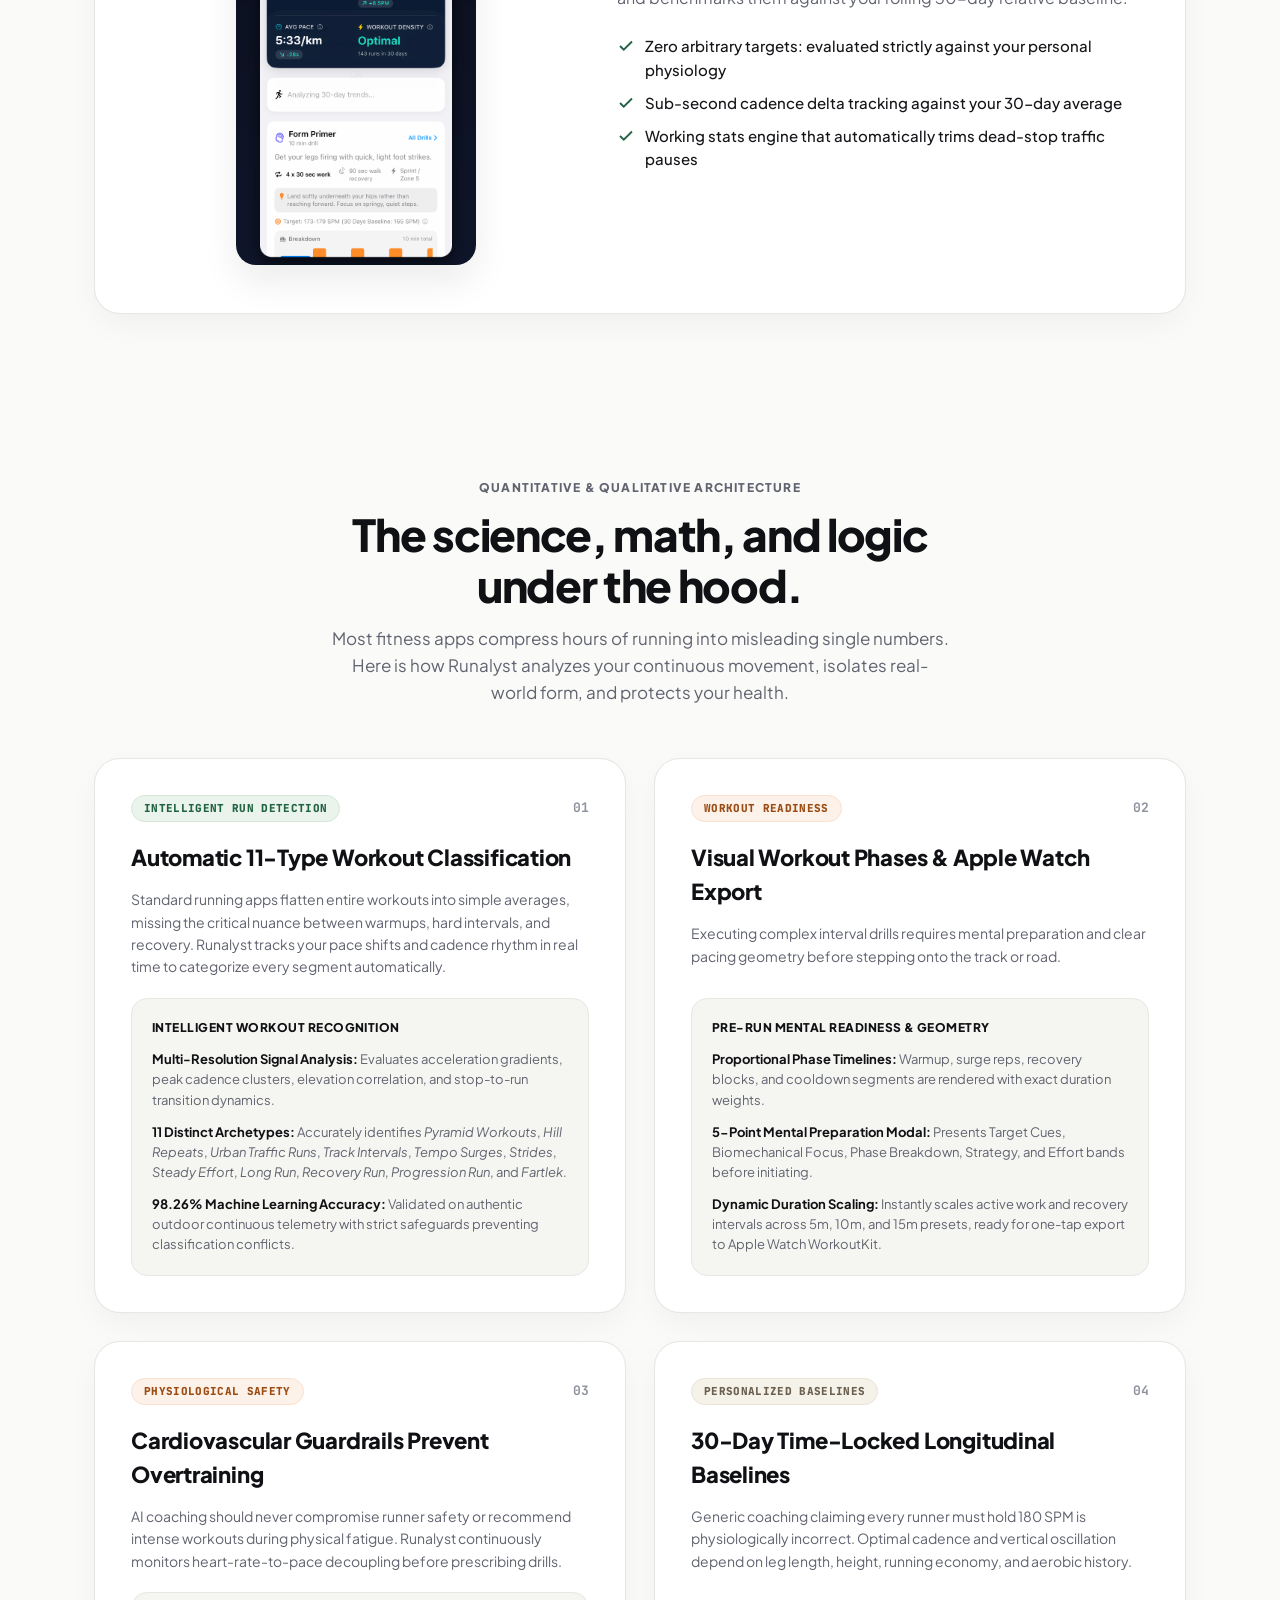
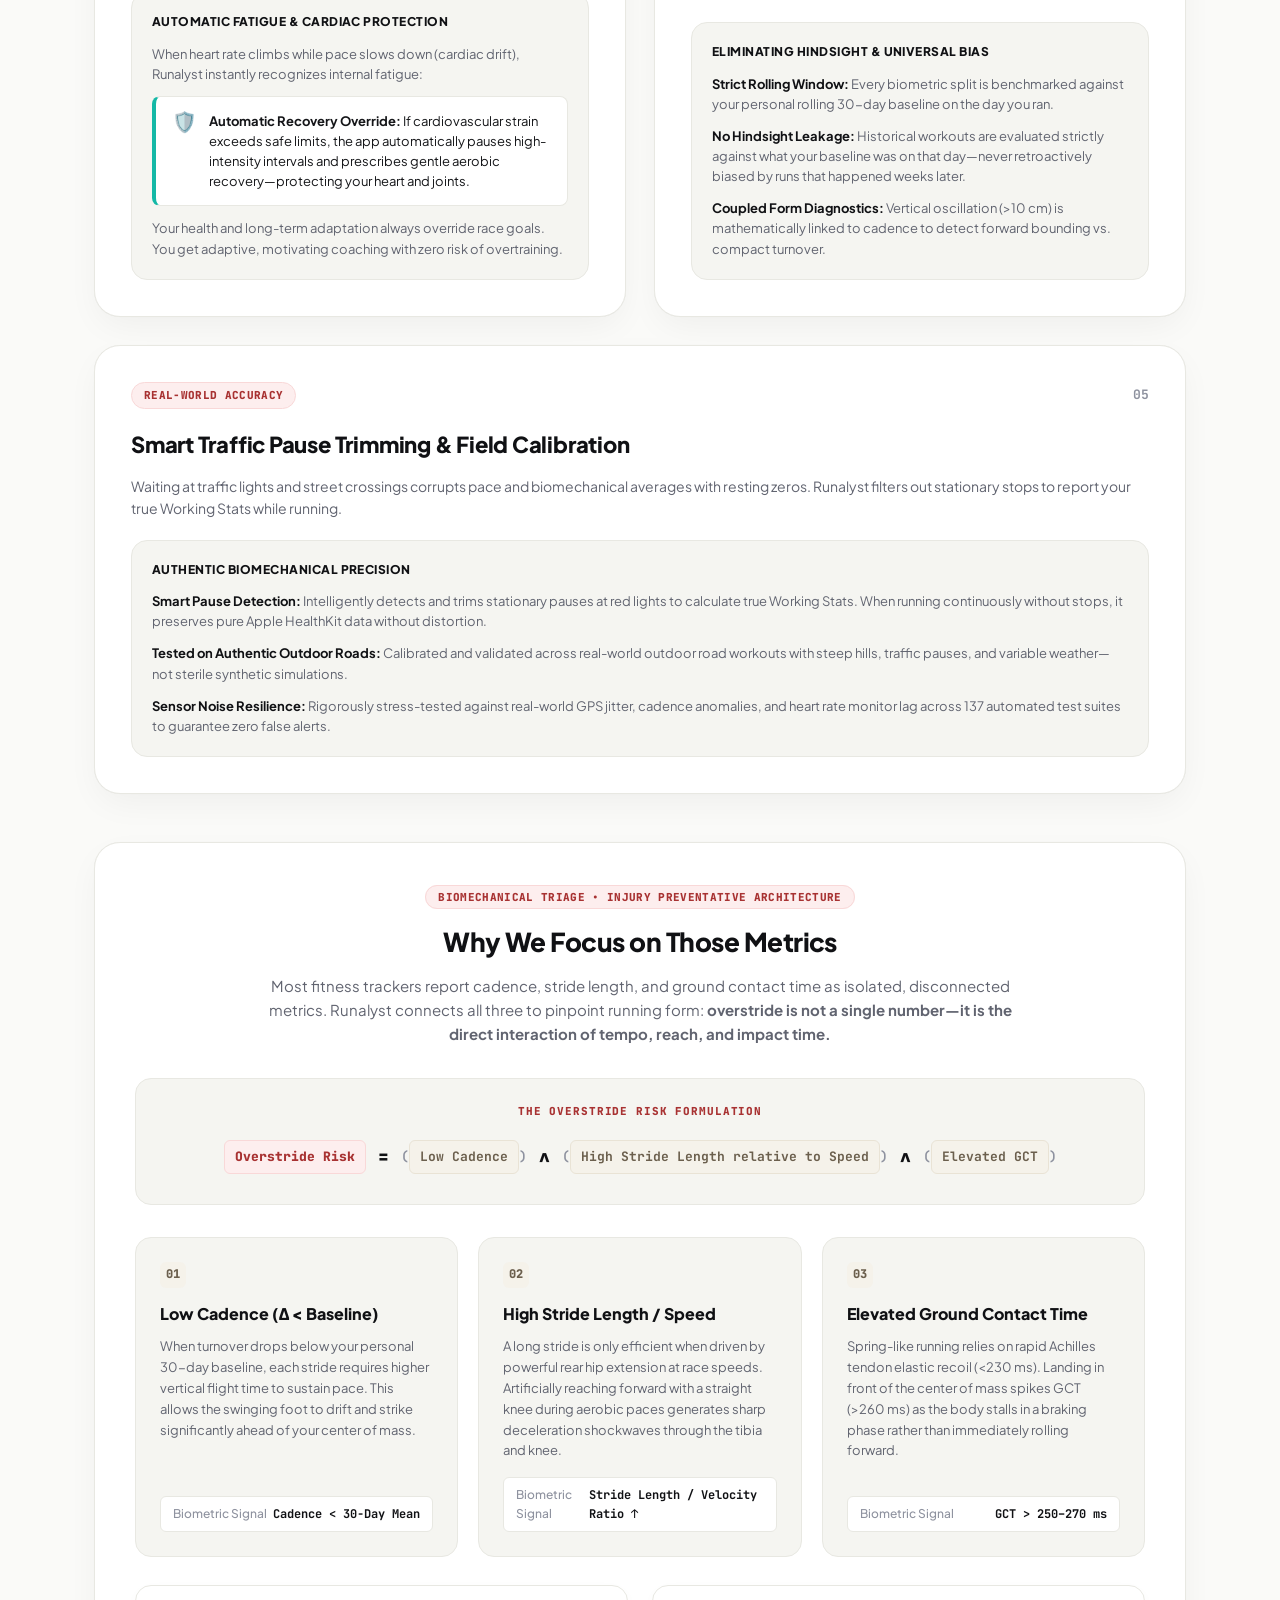
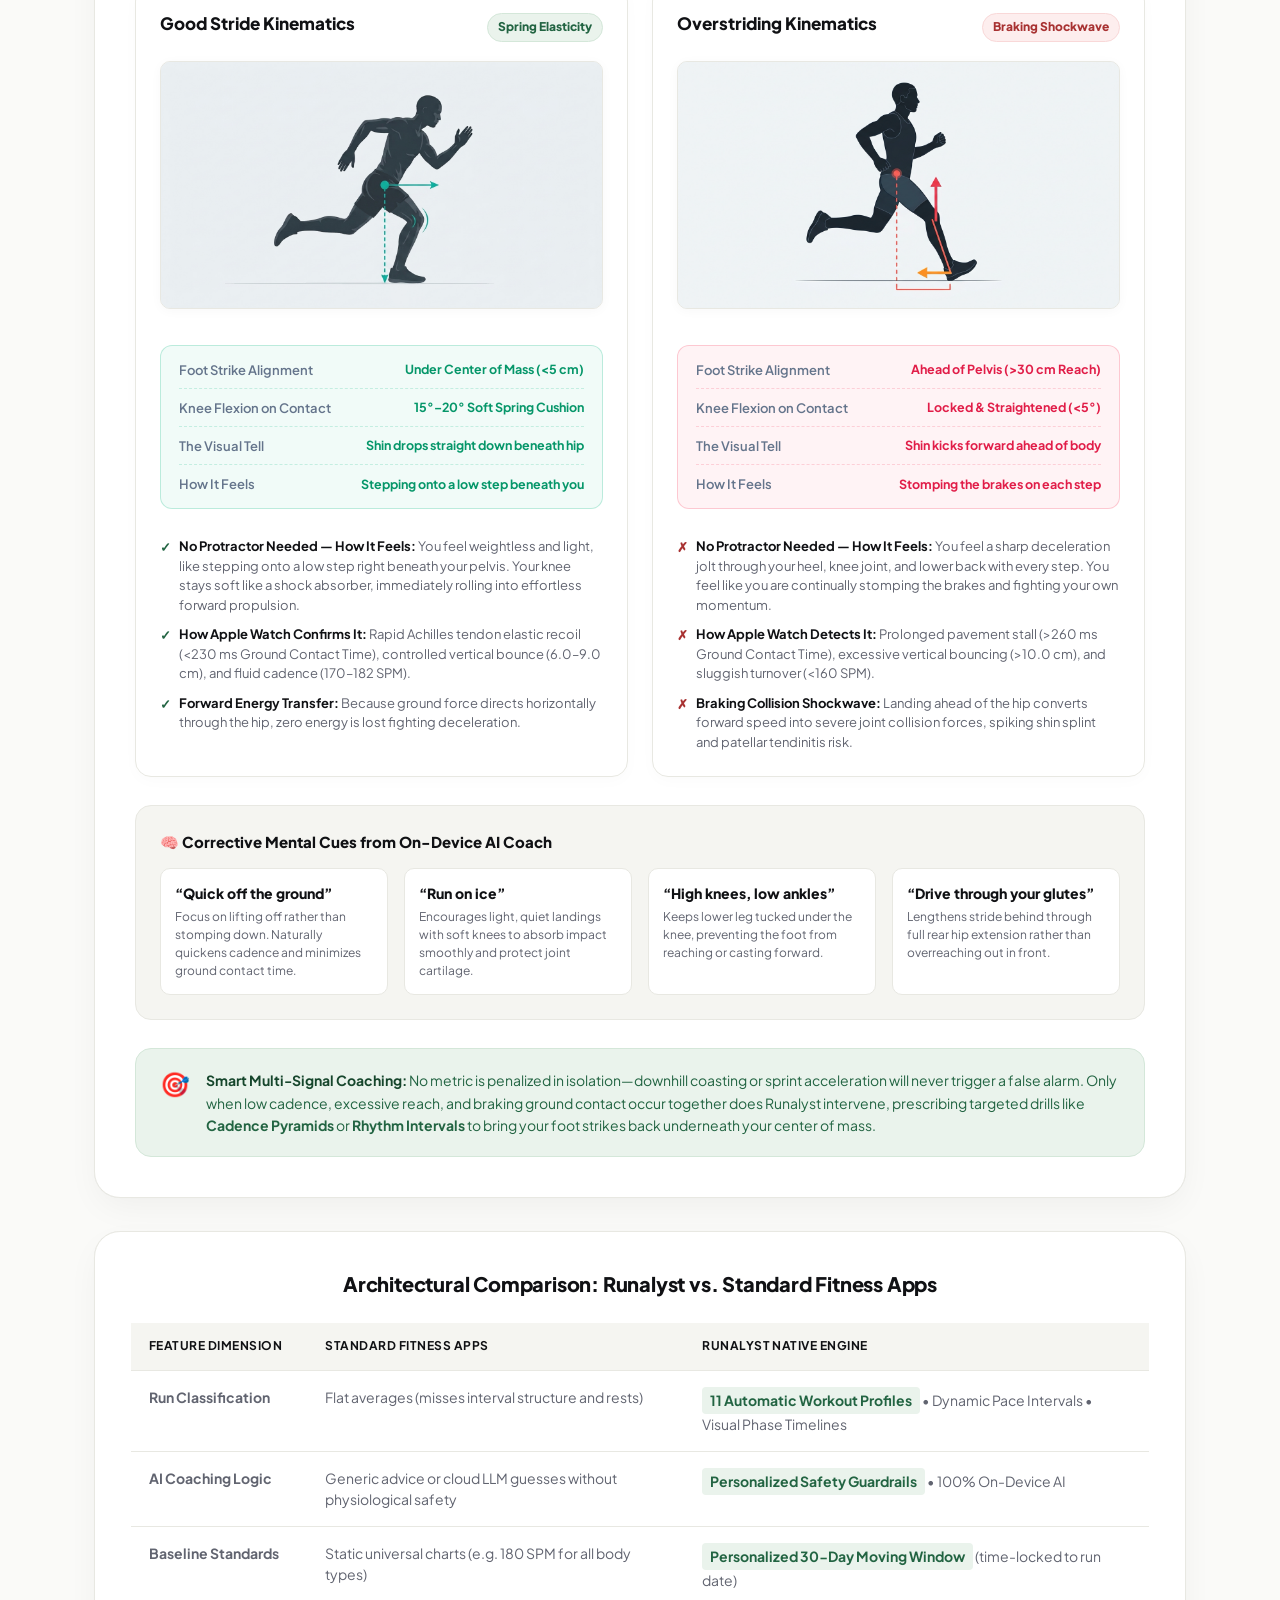
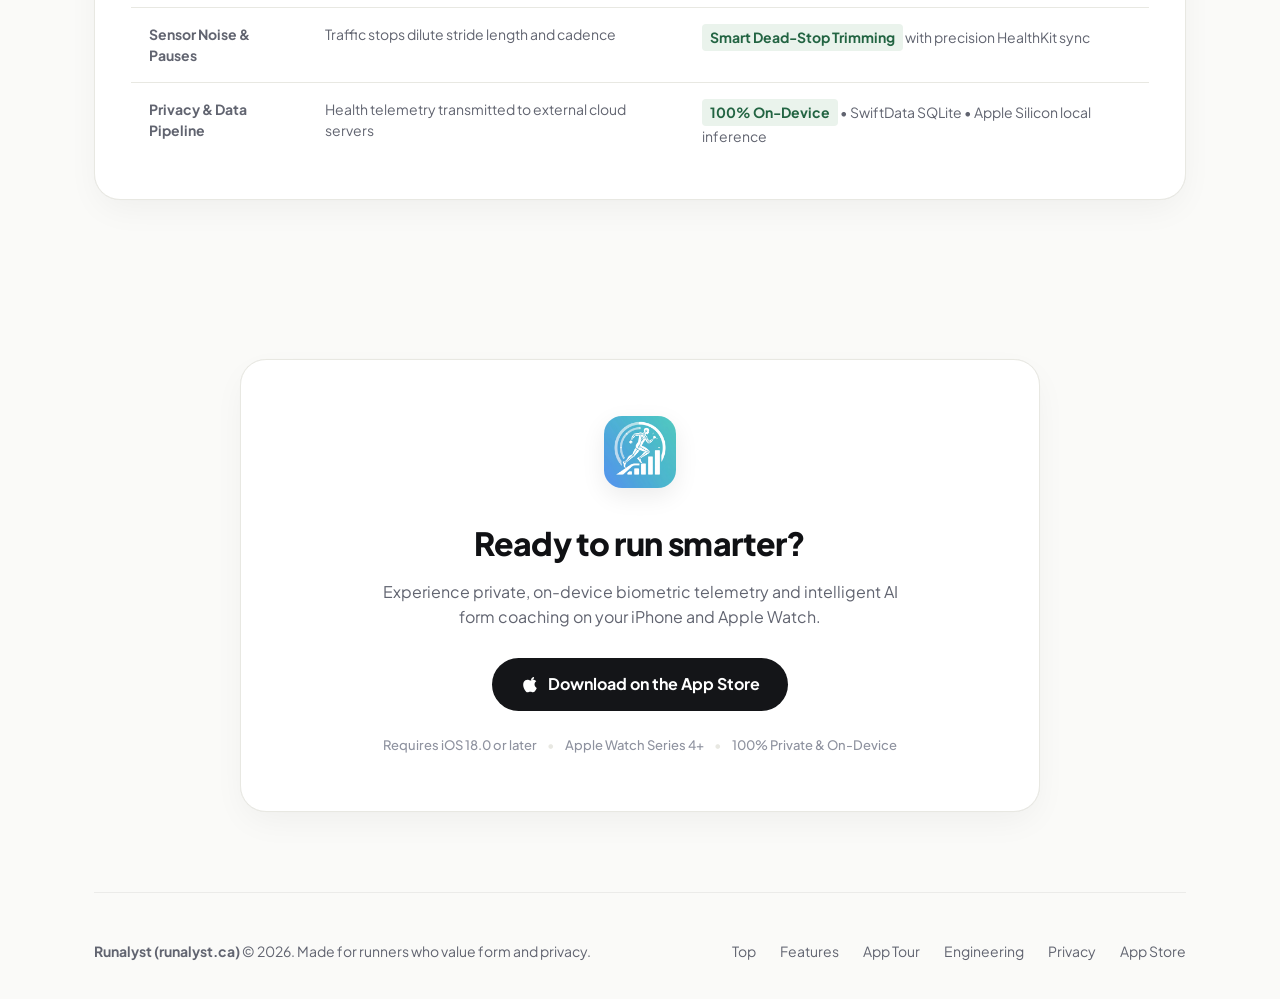
==== commit 77097925: "feat(media): expand App Store presentation cards to 7 suites and refresh website showcase assets" ====
--- a/website/index.html
+++ b/website/index.html
@@ -230,9 +230,11 @@
         <div class="showcase-tab-bar" role="tablist">
           <button class="tab-pill active" data-tab="biometrics" role="tab" id="tab-biometrics">01. Biometrics</button>
           <button class="tab-pill" data-tab="coaching" role="tab" id="tab-coaching">02. AI Coaching</button>
-          <button class="tab-pill" data-tab="drills" role="tab" id="tab-drills">03. Drills &amp; Timelines</button>
-          <button class="tab-pill" data-tab="progression" role="tab" id="tab-progression">04. Progression</button>
-          <button class="tab-pill" data-tab="privacy" role="tab" id="tab-privacy">05. Privacy</button>
+          <button class="tab-pill" data-tab="drills" role="tab" id="tab-drills">03. Drill Breakdown</button>
+          <button class="tab-pill" data-tab="biomechanics" role="tab" id="tab-biomechanics">04. Form &amp; Overstride</button>
+          <button class="tab-pill" data-tab="catalog" role="tab" id="tab-catalog">05. Drill Library</button>
+          <button class="tab-pill" data-tab="progression" role="tab" id="tab-progression">06. Progression</button>
+          <button class="tab-pill" data-tab="privacy" role="tab" id="tab-privacy">07. Privacy</button>
         </div>
 
         <div class="showcase-display-card">
